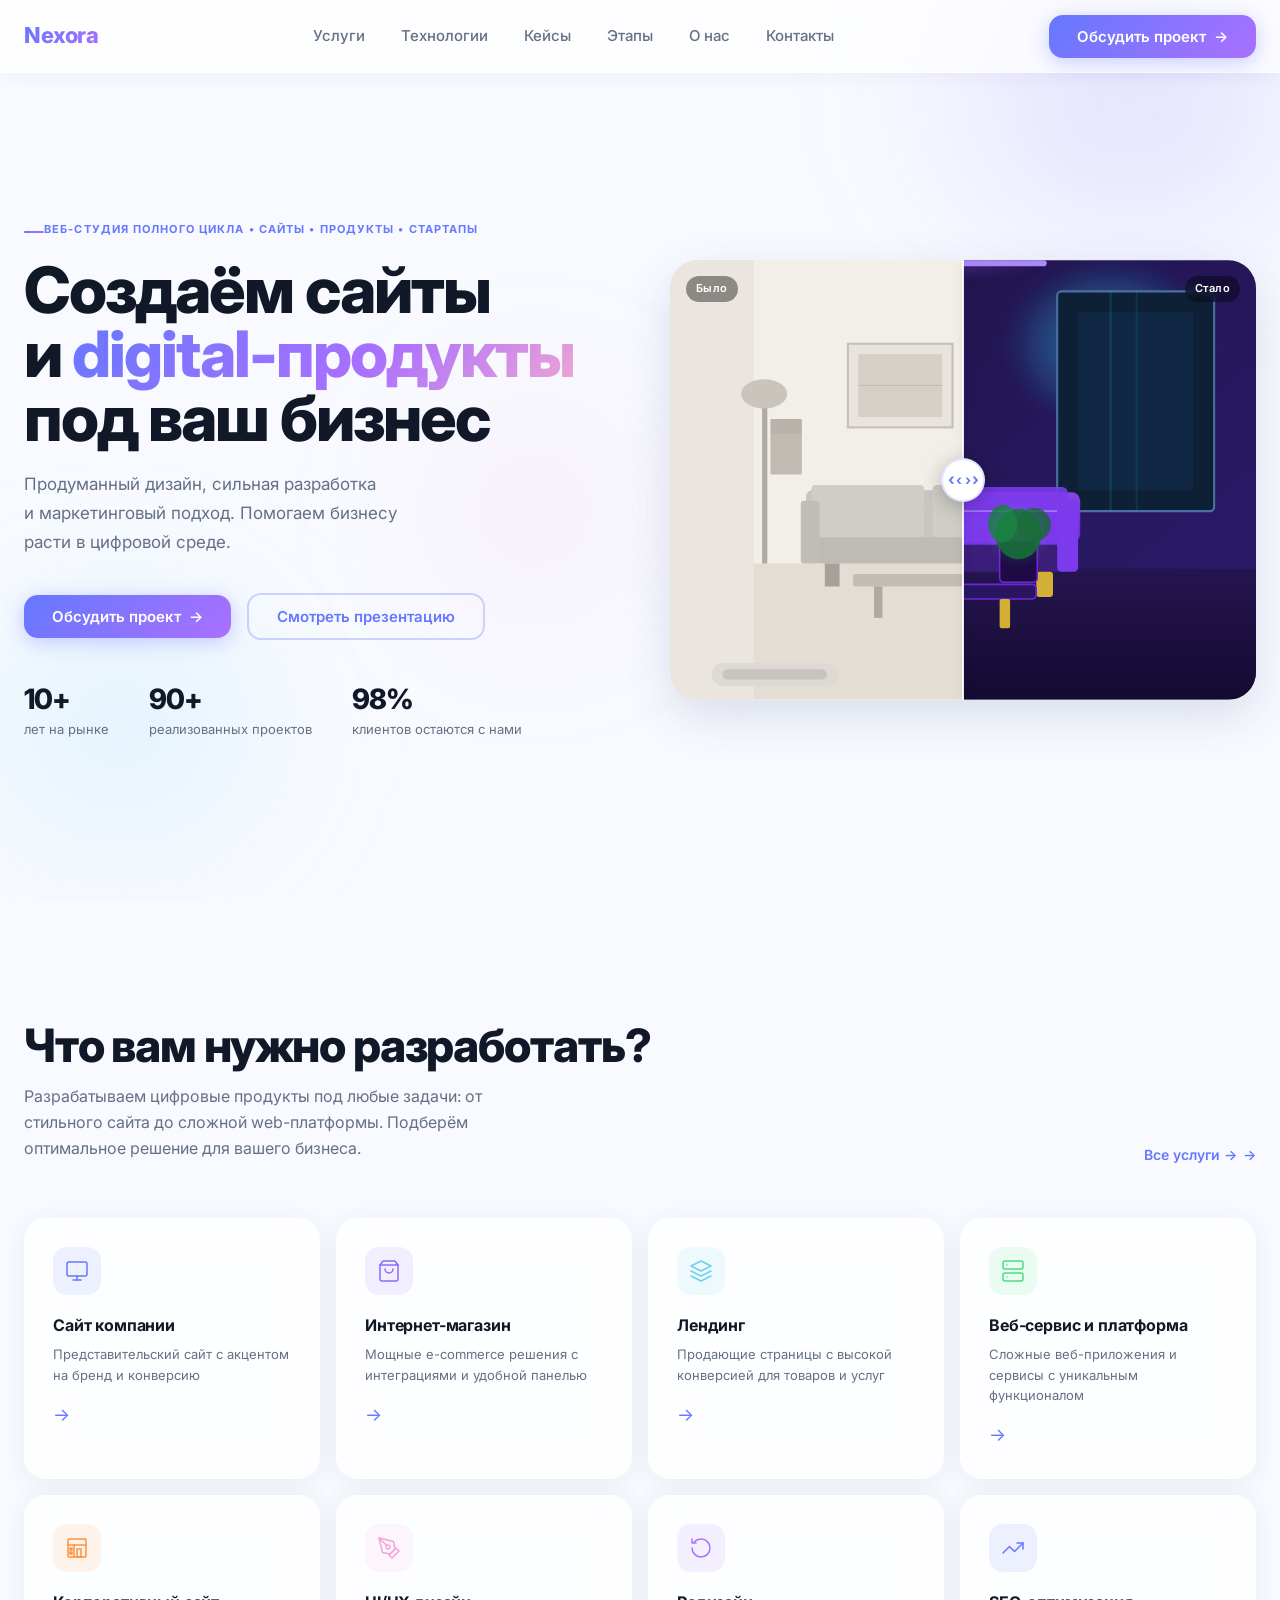
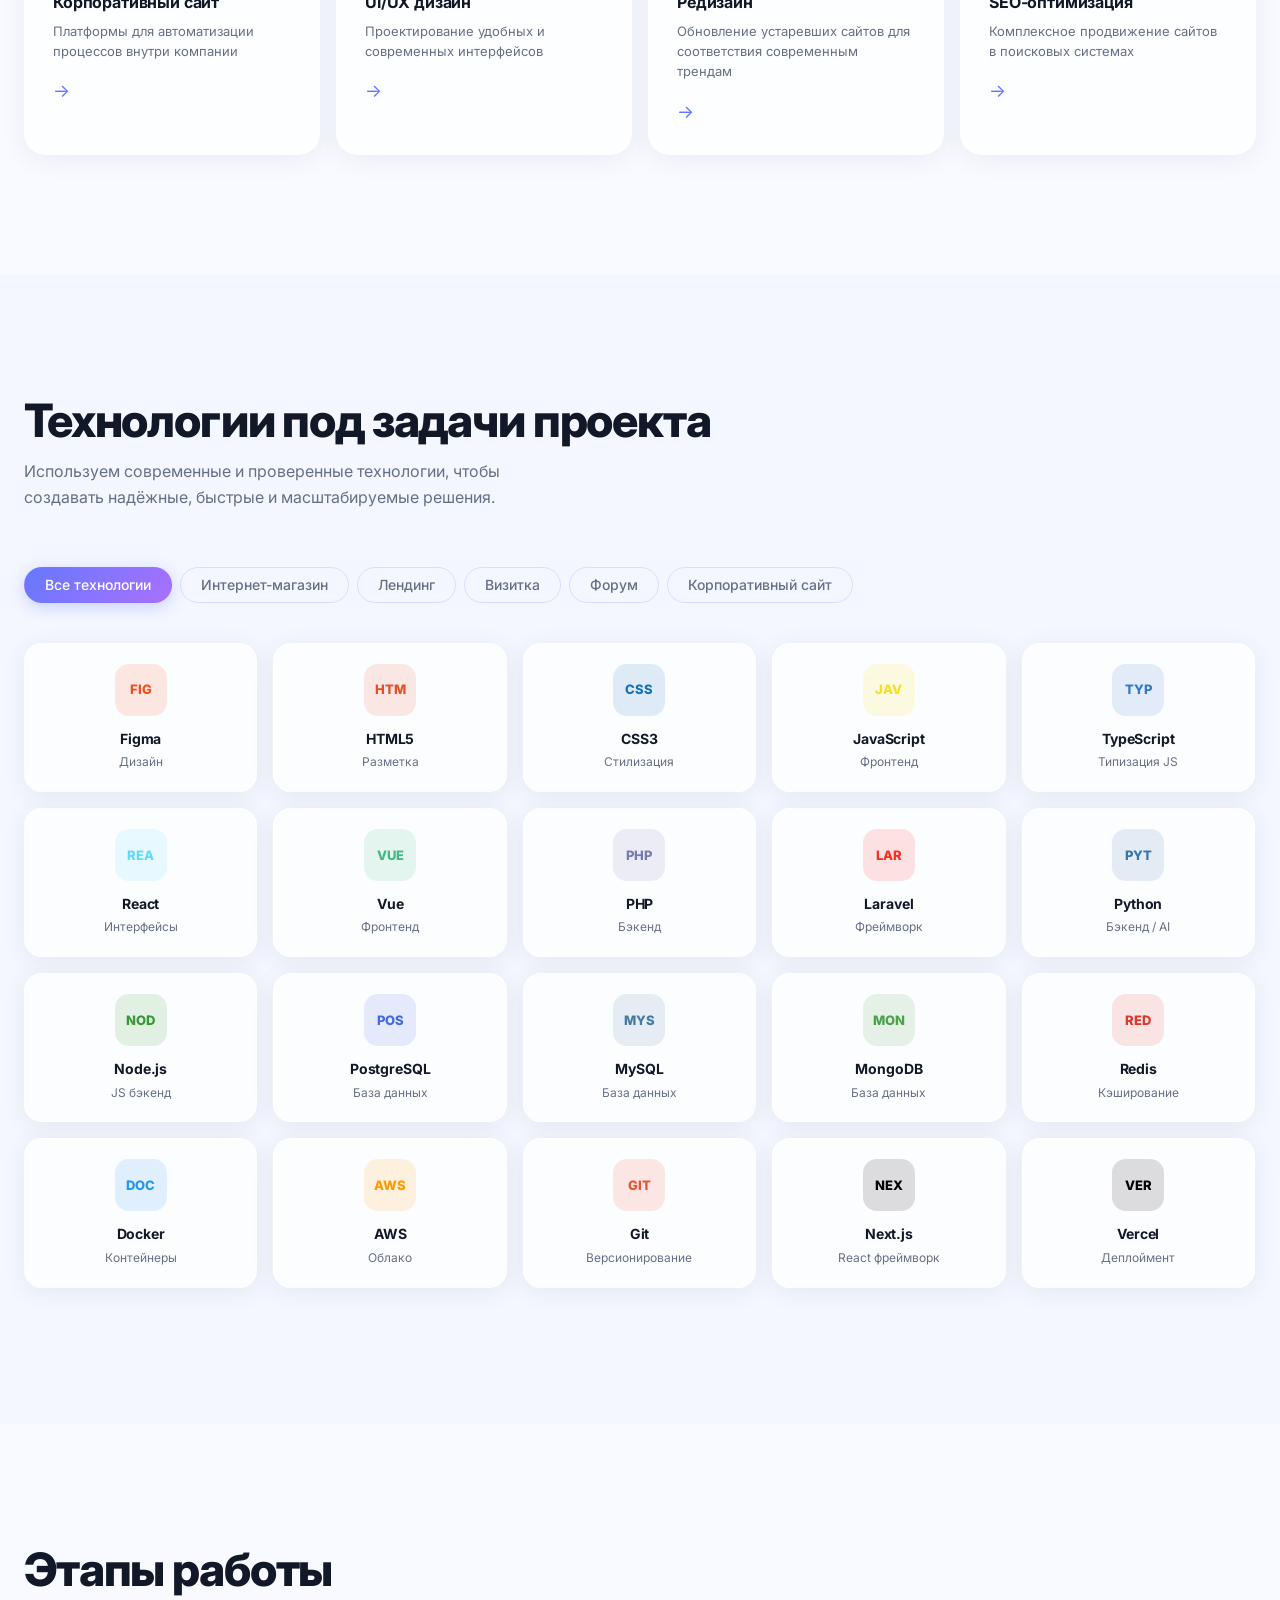
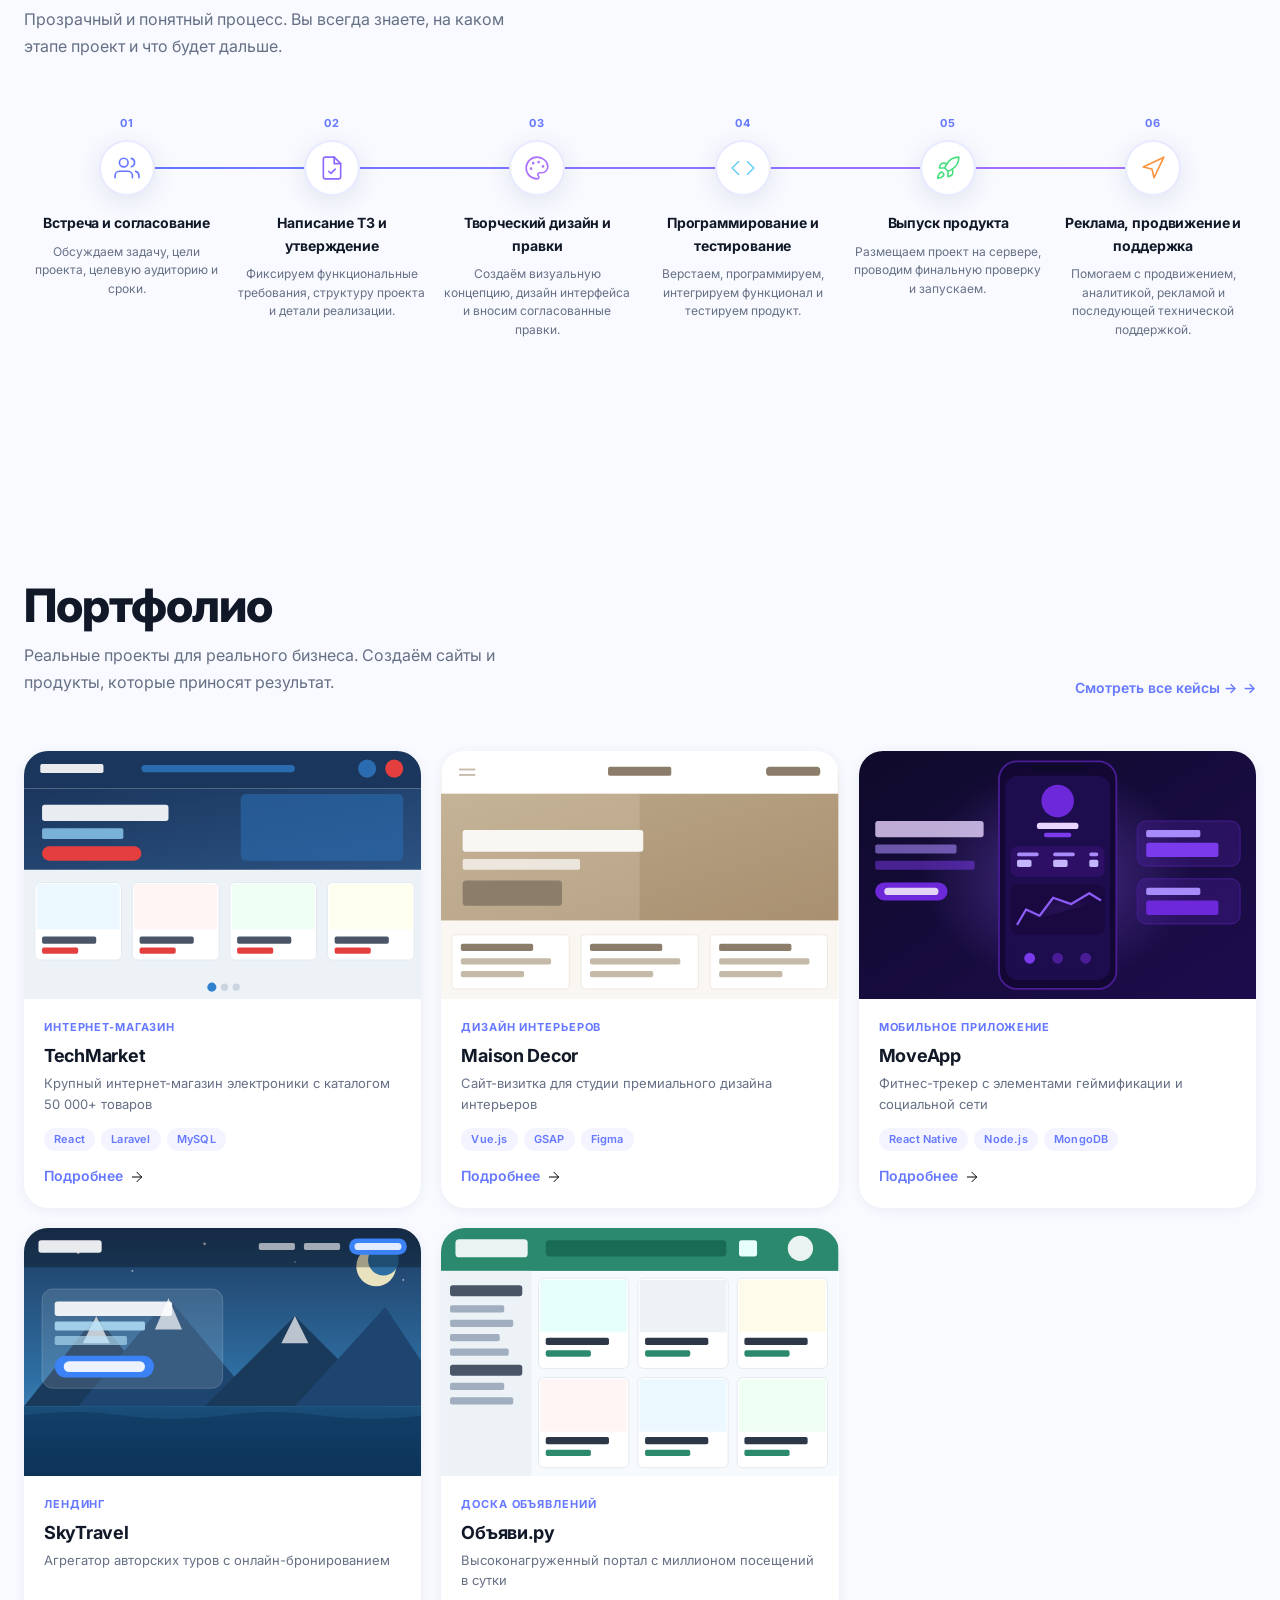
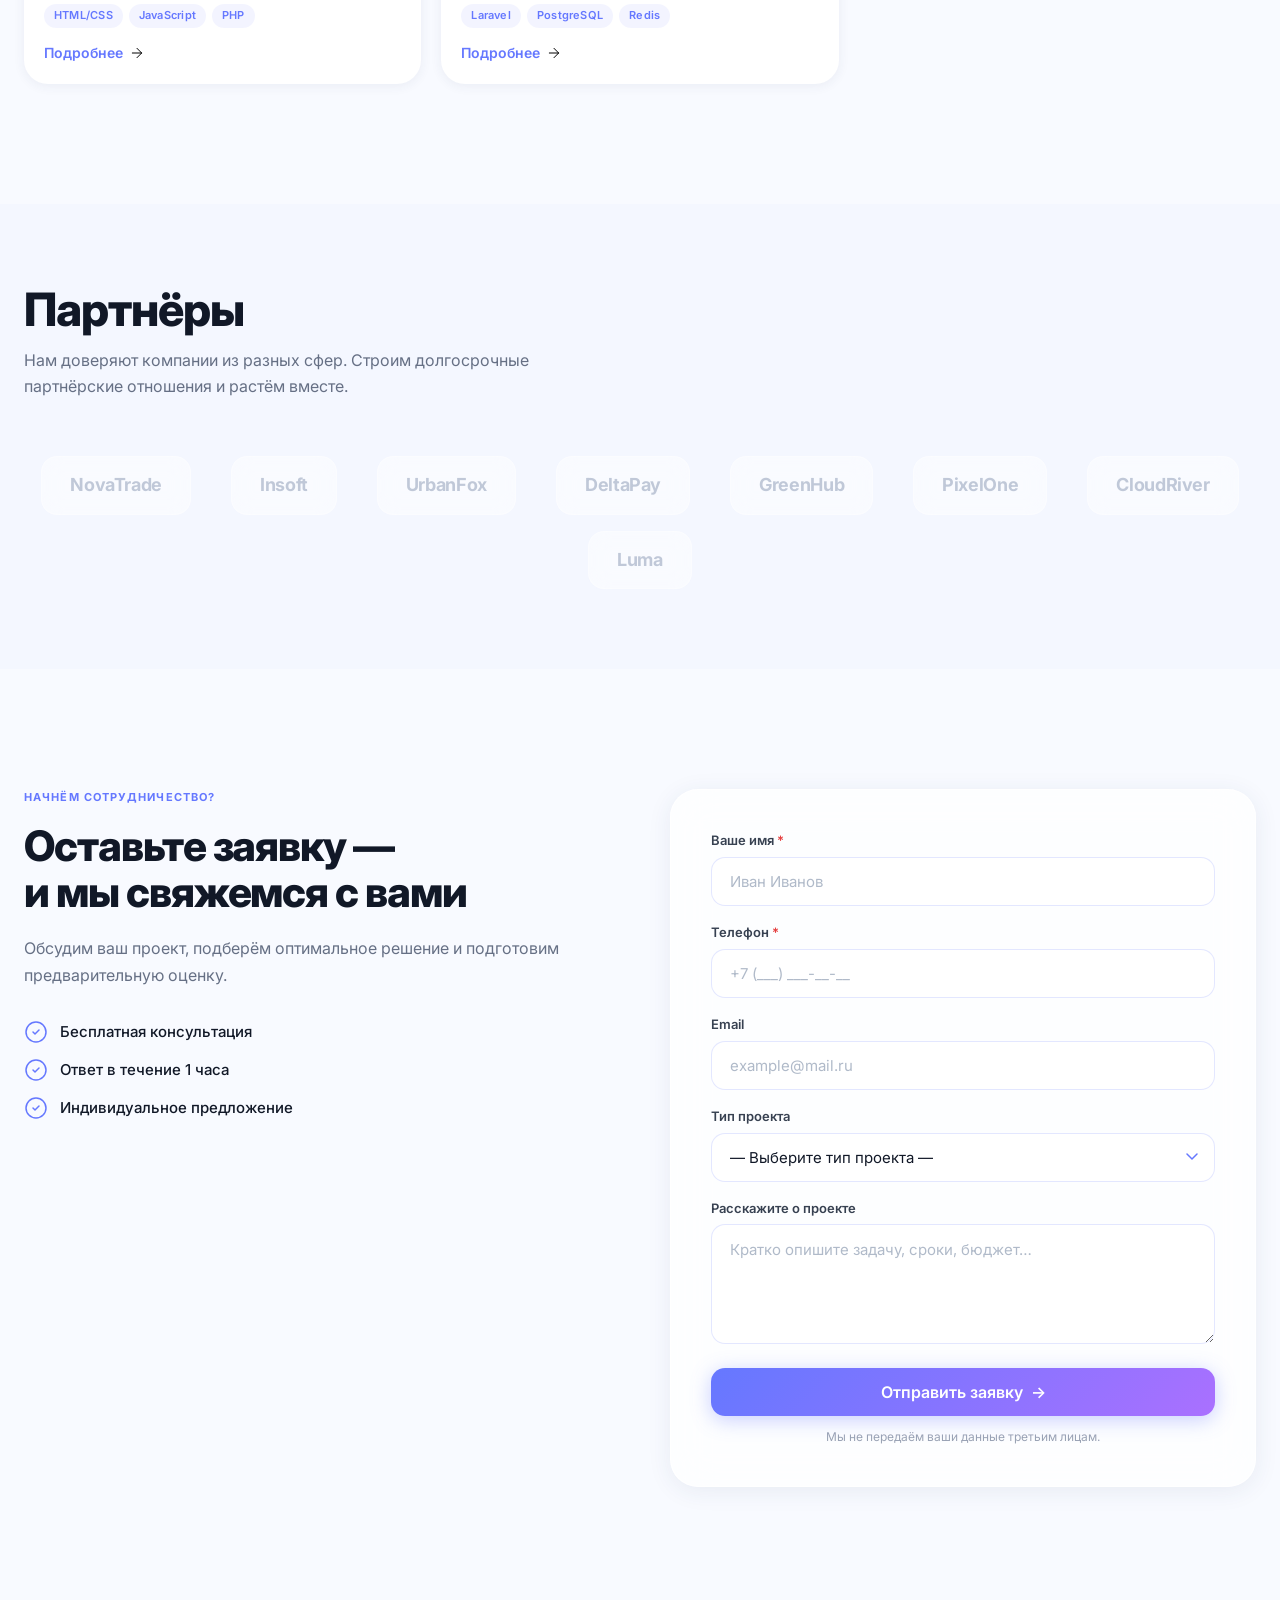
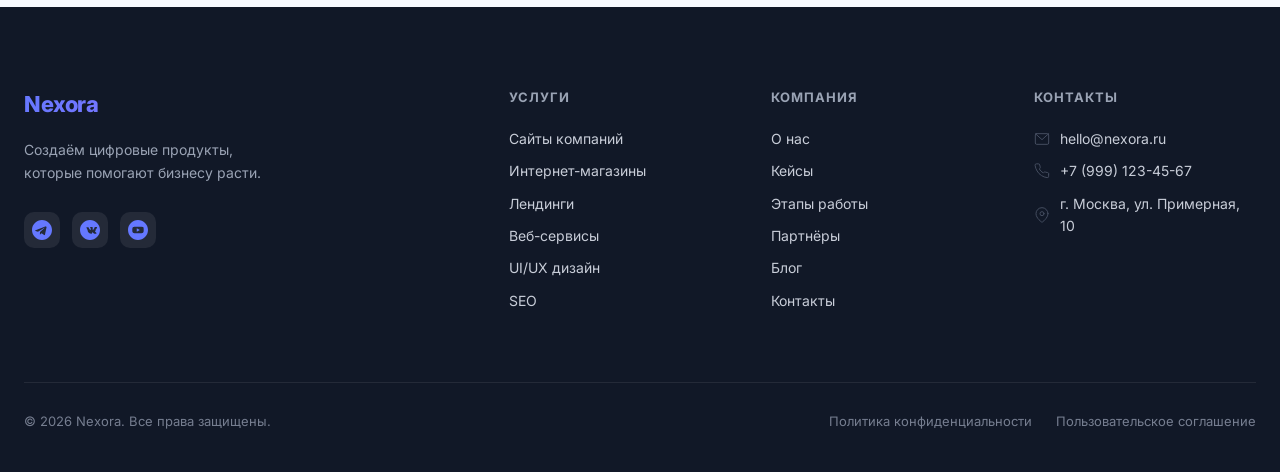
==== index.html @ 116bdf7c "основное сохранение" ====
<!DOCTYPE html>
<html lang="ru">
<head>
  <meta charset="UTF-8">
  <meta name="viewport" content="width=device-width, initial-scale=1.0">
  <title>Nexora — Веб-студия полного цикла</title>
  <meta name="description" content="Создаём сайты и digital-продукты под ваш бизнес. Продуманный дизайн, сильная разработка и маркетинговый подход. Помогаем бизнесу расти в цифровой среде.">
  <!-- Open Graph -->
  <meta property="og:title" content="Nexora — Веб-студия полного цикла">
  <meta property="og:description" content="Создаём сайты и digital-продукты под ваш бизнес. Продуманный дизайн, сильная разработка и маркетинговый подход.">
  <meta property="og:type" content="website">
  <!-- canonical placeholder -->
  <!-- <link rel="canonical" href="https://nexora.ru/"> -->

  <!-- Preconnect for fonts -->
  <link rel="preconnect" href="https://fonts.googleapis.com">
  <link rel="preconnect" href="https://fonts.gstatic.com" crossorigin>
  <link href="https://fonts.googleapis.com/css2?family=Inter:wght@300;400;500;600;700;800&display=swap" rel="stylesheet">

  <!-- CSS -->
  <link rel="stylesheet" href="css/reset.css">
  <link rel="stylesheet" href="css/variables.css">
  <link rel="stylesheet" href="css/style.css">
  <link rel="stylesheet" href="css/responsive.css">
</head>
<body>

  <!-- ============================================================
       HEADER
  ============================================================ -->
  <header class="header" role="banner">
    <div class="container">
      <div class="header__inner">
        <a href="#" class="header__logo" aria-label="Nexora — главная">Nexora</a>

        <nav class="header__nav" aria-label="Главное меню">
          <ul>
            <li><a href="#services">Услуги</a></li>
            <li><a href="#technologies">Технологии</a></li>
            <li><a href="#portfolio">Кейсы</a></li>
            <li><a href="#process">Этапы</a></li>
            <li><a href="#partners">О нас</a></li>
            <li><a href="#contact">Контакты</a></li>
          </ul>
        </nav>

        <div class="header__actions">
          <a href="#contact" class="btn-primary header__cta">Обсудить проект <span aria-hidden="true">→</span></a>
          <button class="header__burger" aria-label="Открыть меню" aria-expanded="false" aria-controls="mobile-menu">
            <span class="burger-line"></span>
            <span class="burger-line"></span>
            <span class="burger-line"></span>
          </button>
        </div>
      </div>
    </div>
  </header>

  <!-- ============================================================
       MOBILE MENU
  ============================================================ -->
  <div class="mobile-menu" id="mobile-menu" role="dialog" aria-modal="true" aria-label="Мобильное меню">
    <div class="mobile-menu__head">
      <span class="mobile-menu__logo">Nexora</span>
      <button class="mobile-menu__close" aria-label="Закрыть меню">×</button>
    </div>
    <nav class="mobile-menu__nav">
      <a href="#services">Услуги</a>
      <a href="#technologies">Технологии</a>
      <a href="#portfolio">Кейсы</a>
      <a href="#process">Этапы</a>
      <a href="#partners">О нас</a>
      <a href="#contact">Контакты</a>
    </nav>
    <div class="mobile-menu__footer">
      <a href="#contact" class="btn-primary">Обсудить проект →</a>
    </div>
  </div>

  <main>
    <!-- ============================================================
         HERO
    ============================================================ -->
    <section class="hero" id="hero">
      <!-- Decorative background blobs -->
      <div class="blob blob--1" aria-hidden="true"></div>
      <div class="blob blob--2" aria-hidden="true"></div>
      <div class="blob blob--3" aria-hidden="true"></div>

      <div class="container">
        <div class="hero__inner">

          <!-- Left: text content -->
          <div class="hero__content">
            <p class="hero__eyebrow animate-fade-up">ВЕБ-СТУДИЯ ПОЛНОГО ЦИКЛА • САЙТЫ • ПРОДУКТЫ • СТАРТАПЫ</p>

            <h1 class="hero__title animate-fade-up">
              Создаём сайты<br>
              и <span class="gradient-text">digital-продукты</span><br>
              под ваш бизнес
            </h1>

            <p class="hero__subtitle animate-fade-up">
              Продуманный дизайн, сильная разработка<br>
              и маркетинговый подход. Помогаем бизнесу<br>
              расти в цифровой среде.
            </p>

            <div class="hero__actions animate-fade-up">
              <a href="#contact" class="btn-primary">Обсудить проект <span aria-hidden="true">→</span></a>
              <a href="#portfolio" class="btn-secondary">Смотреть презентацию</a>
            </div>

            <div class="hero__stats animate-fade-up">
              <div class="hero__stat">
                <span class="hero__stat-value">10+</span>
                <span class="hero__stat-label">лет на рынке</span>
              </div>
              <div class="hero__stat">
                <span class="hero__stat-value">90+</span>
                <span class="hero__stat-label">реализованных проектов</span>
              </div>
              <div class="hero__stat">
                <span class="hero__stat-value">98%</span>
                <span class="hero__stat-label">клиентов остаются с нами</span>
              </div>
            </div>
          </div>

          <!-- Right: Before/After comparison slider -->
          <div class="hero__visual animate-fade-up">
            <div class="comparison-slider"
                 role="img"
                 aria-label="Сравнение дизайнов: до и после редизайна">

              <!-- BEFORE layer -->
              <div class="comparison-slider__before">
                <div class="comparison-slider__label before-label">Было</div>
                <svg xmlns="http://www.w3.org/2000/svg" viewBox="0 0 560 420" width="100%" height="100%" preserveAspectRatio="xMidYMid slice" aria-hidden="true">
                  <!-- Background -->
                  <rect width="560" height="420" fill="#F2EFE9"/>
                  <!-- Floor -->
                  <rect x="0" y="290" width="560" height="130" fill="#E3DDD4"/>
                  <!-- Left wall accent -->
                  <rect x="0" y="0" width="80" height="420" fill="#EAE5DE"/>
                  <!-- Window -->
                  <rect x="370" y="40" width="140" height="190" fill="#D8E8F0" rx="2"/>
                  <rect x="370" y="40" width="140" height="190" fill="none" stroke="#C5BFB5" stroke-width="3" rx="2"/>
                  <line x1="440" y1="40" x2="440" y2="230" stroke="#C5BFB5" stroke-width="2"/>
                  <line x1="370" y1="135" x2="510" y2="135" stroke="#C5BFB5" stroke-width="2"/>
                  <!-- Sofa body -->
                  <rect x="140" y="255" width="220" height="35" fill="#BDBBB5" rx="4"/>
                  <rect x="130" y="220" width="240" height="45" fill="#C8C6C0" rx="6"/>
                  <!-- Sofa back cushions -->
                  <rect x="135" y="215" width="108" height="50" fill="#CFCDC7" rx="4"/>
                  <rect x="251" y="215" width="108" height="50" fill="#CFCDC7" rx="4"/>
                  <!-- Sofa legs -->
                  <rect x="148" y="290" width="14" height="22" fill="#A5A09A"/>
                  <rect x="338" y="290" width="14" height="22" fill="#A5A09A"/>
                  <!-- Armrests -->
                  <rect x="125" y="230" width="18" height="60" fill="#C0BDB7" rx="3"/>
                  <rect x="357" y="230" width="18" height="60" fill="#C0BDB7" rx="3"/>
                  <!-- Coffee table -->
                  <rect x="175" y="300" width="160" height="12" fill="#C4BDB5" rx="2"/>
                  <rect x="195" y="312" width="8" height="30" fill="#AEA9A2"/>
                  <rect x="317" y="312" width="8" height="30" fill="#AEA9A2"/>
                  <!-- Floor lamp -->
                  <rect x="88" y="130" width="5" height="160" fill="#B0AAA3"/>
                  <ellipse cx="90" cy="128" rx="22" ry="14" fill="#CAC4BC"/>
                  <!-- Small plant -->
                  <rect x="320" y="265" width="28" height="35" fill="#A9A39A" rx="2"/>
                  <ellipse cx="334" cy="260" rx="18" ry="20" fill="#7D8C5A"/>
                  <ellipse cx="322" cy="252" rx="12" ry="16" fill="#8A9A62"/>
                  <ellipse cx="346" cy="253" rx="13" ry="15" fill="#7D8C5A"/>
                  <!-- Framed art on wall -->
                  <rect x="170" y="80" width="100" height="80" fill="#E8E3DC" stroke="#C5BFB5" stroke-width="2"/>
                  <rect x="180" y="90" width="80" height="60" fill="#D5CFC8"/>
                  <line x1="180" y1="120" x2="260" y2="120" stroke="#BFBAB3" stroke-width="1"/>
                  <!-- Small shelf items -->
                  <rect x="96" y="165" width="30" height="40" fill="#C0BAB3" rx="1"/>
                  <rect x="96" y="152" width="30" height="14" fill="#B8B2AB" rx="1"/>
                  <!-- Text label at bottom -->
                  <rect x="40" y="385" width="120" height="22" fill="#DDDAD5" rx="11"/>
                  <rect x="50" y="391" width="100" height="10" fill="#C8C4BE" rx="5"/>
                </svg>
              </div>

              <!-- AFTER layer -->
              <div class="comparison-slider__after" style="clip-path: inset(0 0 0 50%)">
                <div class="comparison-slider__label after-label">Стало</div>
                <svg xmlns="http://www.w3.org/2000/svg" viewBox="0 0 560 420" width="100%" height="100%" preserveAspectRatio="xMidYMid slice" aria-hidden="true">
                  <defs>
                    <linearGradient id="bgG" x1="0%" y1="0%" x2="100%" y2="100%">
                      <stop offset="0%" stop-color="#1E1245"/>
                      <stop offset="100%" stop-color="#2D1B6E"/>
                    </linearGradient>
                    <linearGradient id="floorG" x1="0%" y1="0%" x2="0%" y2="100%">
                      <stop offset="0%" stop-color="#251550"/>
                      <stop offset="100%" stop-color="#140A30"/>
                    </linearGradient>
                    <linearGradient id="sofaG" x1="0%" y1="0%" x2="100%" y2="100%">
                      <stop offset="0%" stop-color="#9B5CF6"/>
                      <stop offset="100%" stop-color="#6D28D9"/>
                    </linearGradient>
                    <linearGradient id="wallG" x1="0%" y1="0%" x2="100%" y2="0%">
                      <stop offset="0%" stop-color="#2A1560"/>
                      <stop offset="100%" stop-color="#1E0F45"/>
                    </linearGradient>
                    <radialGradient id="glowCyan" cx="50%" cy="50%" r="50%">
                      <stop offset="0%" stop-color="#22D3EE" stop-opacity="0.6"/>
                      <stop offset="100%" stop-color="#22D3EE" stop-opacity="0"/>
                    </radialGradient>
                    <radialGradient id="glowPurple" cx="50%" cy="50%" r="50%">
                      <stop offset="0%" stop-color="#A855F7" stop-opacity="0.5"/>
                      <stop offset="100%" stop-color="#A855F7" stop-opacity="0"/>
                    </radialGradient>
                    <filter id="blur4">
                      <feGaussianBlur stdDeviation="4"/>
                    </filter>
                    <filter id="blur8">
                      <feGaussianBlur stdDeviation="8"/>
                    </filter>
                  </defs>
                  <!-- Background -->
                  <rect width="560" height="420" fill="url(#bgG)"/>
                  <!-- Floor -->
                  <rect x="0" y="295" width="560" height="125" fill="url(#floorG)"/>
                  <!-- Wall left panel -->
                  <rect x="0" y="0" width="85" height="420" fill="url(#wallG)"/>
                  <!-- Ambient glow blobs -->
                  <ellipse cx="420" cy="80" rx="100" ry="80" fill="url(#glowCyan)" filter="url(#blur8)"/>
                  <ellipse cx="150" cy="300" rx="90" ry="70" fill="url(#glowPurple)" filter="url(#blur8)"/>
                  <!-- Window with glow -->
                  <rect x="370" y="30" width="150" height="210" fill="#0D2035" rx="4"/>
                  <rect x="370" y="30" width="150" height="210" fill="none" stroke="#4A6FA5" stroke-width="2" rx="4"/>
                  <rect x="390" y="50" width="110" height="170" fill="#112B48" opacity="0.8"/>
                  <!-- Window light rays -->
                  <rect x="420" y="30" width="2" height="210" fill="#22D3EE" opacity="0.15"/>
                  <rect x="445" y="30" width="2" height="210" fill="#22D3EE" opacity="0.10"/>
                  <!-- Neon strip light on ceiling -->
                  <rect x="100" y="0" width="260" height="6" fill="#A78BFA" rx="3"/>
                  <rect x="100" y="0" width="260" height="16" fill="url(#glowPurple)" filter="url(#blur4)" opacity="0.8"/>
                  <!-- Modern sofa -->
                  <rect x="125" y="260" width="260" height="38" fill="#3B1D7A" rx="6"/>
                  <rect x="118" y="222" width="274" height="48" fill="url(#sofaG)" rx="8"/>
                  <!-- Cushions with gradient -->
                  <rect x="124" y="217" width="125" height="55" fill="#8B5CF6" rx="5" opacity="0.9"/>
                  <rect x="255" y="217" width="125" height="55" fill="#7C3AED" rx="5" opacity="0.9"/>
                  <!-- Cushion highlight lines -->
                  <line x1="135" y1="240" x2="240" y2="240" stroke="#C4B5FD" stroke-width="1.5" opacity="0.5"/>
                  <line x1="265" y1="240" x2="370" y2="240" stroke="#C4B5FD" stroke-width="1.5" opacity="0.5"/>
                  <!-- Gold legs -->
                  <rect x="134" y="298" width="16" height="24" fill="#D4AF37" rx="3"/>
                  <rect x="350" y="298" width="16" height="24" fill="#D4AF37" rx="3"/>
                  <!-- Armrests -->
                  <rect x="110" y="230" width="20" height="68" fill="#7C3AED" rx="4"/>
                  <rect x="370" y="230" width="20" height="68" fill="#7C3AED" rx="4"/>
                  <!-- Low coffee table with glow -->
                  <rect x="170" y="310" width="180" height="14" fill="#2A1560" rx="4" stroke="#6D28D9" stroke-width="1.5"/>
                  <rect x="195" y="324" width="10" height="28" fill="#D4AF37" rx="2"/>
                  <rect x="315" y="324" width="10" height="28" fill="#D4AF37" rx="2"/>
                  <!-- Vase on table -->
                  <ellipse cx="260" cy="308" rx="14" ry="8" fill="#22D3EE" opacity="0.3"/>
                  <rect x="252" y="284" width="16" height="26" fill="#164E63" rx="8"/>
                  <!-- Plant pot with neon leaves -->
                  <rect x="315" y="268" width="36" height="40" fill="#1E0A45" rx="4" stroke="#6D28D9" stroke-width="1.5"/>
                  <ellipse cx="333" cy="262" rx="22" ry="24" fill="#166534" opacity="0.9"/>
                  <ellipse cx="318" cy="252" rx="14" ry="18" fill="#15803D" opacity="0.8"/>
                  <ellipse cx="348" cy="253" rx="16" ry="16" fill="#166534" opacity="0.8"/>
                  <!-- Neon glow on plant -->
                  <ellipse cx="333" cy="262" rx="26" ry="28" fill="#4ADE80" opacity="0.08" filter="url(#blur4)"/>
                  <!-- Floor lamp (neon style) -->
                  <rect x="92" y="100" width="6" height="195" fill="#3B1D7A"/>
                  <ellipse cx="95" cy="98" rx="26" ry="16" fill="#4A1D96"/>
                  <ellipse cx="95" cy="98" rx="26" ry="16" fill="#A78BFA" opacity="0.3" filter="url(#blur4)"/>
                  <!-- Abstract wall art -->
                  <rect x="160" y="60" width="120" height="100" fill="#16093D" rx="6" stroke="#4A1D96" stroke-width="2"/>
                  <ellipse cx="220" cy="110" rx="35" ry="30" fill="#7C3AED" opacity="0.5"/>
                  <ellipse cx="240" cy="95" rx="20" ry="22" fill="#22D3EE" opacity="0.4"/>
                  <circle cx="195" cy="125" rx="12" fill="#F472B6" opacity="0.5"/>
                  <!-- Floating geometric decoration -->
                  <circle cx="100" cy="200" r="35" fill="none" stroke="#6D28D9" stroke-width="1.5" opacity="0.6"/>
                  <circle cx="100" cy="200" r="22" fill="none" stroke="#A78BFA" stroke-width="1" opacity="0.4"/>
                  <!-- CTA Card overlay -->
                  <rect x="30" y="340" width="160" height="60" fill="rgba(255,255,255,0.08)" rx="12" stroke="rgba(255,255,255,0.15)" stroke-width="1"/>
                  <rect x="44" y="355" width="90" height="10" fill="rgba(255,255,255,0.6)" rx="5"/>
                  <rect x="44" y="372" width="60" height="8" fill="#A78BFA" rx="4"/>
                  <rect x="115" y="367" width="60" height="18" fill="#7C3AED" rx="9"/>
                  <rect x="120" y="373" width="50" height="6" fill="white" rx="3" opacity="0.8"/>
                </svg>
              </div>

              <!-- Divider line -->
              <div class="comparison-slider__divider" style="left: 50%" aria-hidden="true"></div>

              <!-- Drag handle -->
              <div class="comparison-slider__handle"
                   style="left: 50%"
                   role="slider"
                   aria-label="Разделитель до/после"
                   aria-valuemin="0"
                   aria-valuemax="100"
                   aria-valuenow="50"
                   tabindex="0">
                <span aria-hidden="true">‹ ›</span>
              </div>
            </div>
          </div>

        </div>
      </div>
    </section>

    <!-- ============================================================
         SERVICES
    ============================================================ -->
    <section class="services" id="services" style="scroll-margin-top: 80px;">
      <div class="container">
        <div class="section-header">
          <div>
            <h2 class="section-title">Что вам нужно разработать?</h2>
            <p class="section-subtitle">Разрабатываем цифровые продукты под любые задачи: от стильного сайта до сложной web-платформы. Подберём оптимальное решение для вашего бизнеса.</p>
          </div>
          <a href="#contact" class="btn-text section-link">Все услуги →</a>
        </div>

        <div class="services-grid">
          <article class="service-card animate-fade-up">
            <div class="service-card__icon" style="background: rgba(101,120,255,0.10);">
              <img src="assets/icons/website.svg" alt="" width="24" height="24" aria-hidden="true">
            </div>
            <h3 class="service-card__title">Сайт компании</h3>
            <p class="service-card__desc">Представительский сайт с акцентом на бренд и конверсию</p>
            <div class="service-card__arrow" aria-hidden="true">→</div>
          </article>

          <article class="service-card animate-fade-up">
            <div class="service-card__icon" style="background: rgba(141,104,255,0.10);">
              <img src="assets/icons/shop.svg" alt="" width="24" height="24" aria-hidden="true">
            </div>
            <h3 class="service-card__title">Интернет-магазин</h3>
            <p class="service-card__desc">Мощные e-commerce решения с интеграциями и удобной панелью</p>
            <div class="service-card__arrow" aria-hidden="true">→</div>
          </article>

          <article class="service-card animate-fade-up">
            <div class="service-card__icon" style="background: rgba(108,207,239,0.10);">
              <img src="assets/icons/landing.svg" alt="" width="24" height="24" aria-hidden="true">
            </div>
            <h3 class="service-card__title">Лендинг</h3>
            <p class="service-card__desc">Продающие страницы с высокой конверсией для товаров и услуг</p>
            <div class="service-card__arrow" aria-hidden="true">→</div>
          </article>

          <article class="service-card animate-fade-up">
            <div class="service-card__icon" style="background: rgba(74,222,128,0.10);">
              <img src="assets/icons/webservice.svg" alt="" width="24" height="24" aria-hidden="true">
            </div>
            <h3 class="service-card__title">Веб-сервис и платформа</h3>
            <p class="service-card__desc">Сложные веб-приложения и сервисы с уникальным функционалом</p>
            <div class="service-card__arrow" aria-hidden="true">→</div>
          </article>

          <article class="service-card animate-fade-up">
            <div class="service-card__icon" style="background: rgba(251,146,60,0.10);">
              <img src="assets/icons/corporate.svg" alt="" width="24" height="24" aria-hidden="true">
            </div>
            <h3 class="service-card__title">Корпоративный сайт</h3>
            <p class="service-card__desc">Платформы для автоматизации процессов внутри компании</p>
            <div class="service-card__arrow" aria-hidden="true">→</div>
          </article>

          <article class="service-card animate-fade-up">
            <div class="service-card__icon" style="background: rgba(242,164,217,0.10);">
              <img src="assets/icons/uxui.svg" alt="" width="24" height="24" aria-hidden="true">
            </div>
            <h3 class="service-card__title">UI/UX дизайн</h3>
            <p class="service-card__desc">Проектирование удобных и современных интерфейсов</p>
            <div class="service-card__arrow" aria-hidden="true">→</div>
          </article>

          <article class="service-card animate-fade-up">
            <div class="service-card__icon" style="background: rgba(170,112,255,0.10);">
              <img src="assets/icons/redesign.svg" alt="" width="24" height="24" aria-hidden="true">
            </div>
            <h3 class="service-card__title">Редизайн</h3>
            <p class="service-card__desc">Обновление устаревших сайтов для соответствия современным трендам</p>
            <div class="service-card__arrow" aria-hidden="true">→</div>
          </article>

          <article class="service-card animate-fade-up">
            <div class="service-card__icon" style="background: rgba(101,120,255,0.10);">
              <img src="assets/icons/seo.svg" alt="" width="24" height="24" aria-hidden="true">
            </div>
            <h3 class="service-card__title">SEO-оптимизация</h3>
            <p class="service-card__desc">Комплексное продвижение сайтов в поисковых системах</p>
            <div class="service-card__arrow" aria-hidden="true">→</div>
          </article>
        </div>
      </div>
    </section>

    <!-- ============================================================
         TECHNOLOGIES
    ============================================================ -->
    <section class="technologies" id="technologies" style="scroll-margin-top: 80px;">
      <div class="container">
        <div class="section-header">
          <div>
            <h2 class="section-title">Технологии под задачи проекта</h2>
            <p class="section-subtitle">Используем современные и проверенные технологии, чтобы создавать надёжные, быстрые и масштабируемые решения.</p>
          </div>
        </div>

        <div class="tech-tabs" role="tablist" aria-label="Категории технологий">
          <button class="tech-tab active" role="tab" data-category="all" aria-selected="true">Все технологии</button>
          <button class="tech-tab" role="tab" data-category="shop" aria-selected="false">Интернет-магазин</button>
          <button class="tech-tab" role="tab" data-category="landing" aria-selected="false">Лендинг</button>
          <button class="tech-tab" role="tab" data-category="card" aria-selected="false">Визитка</button>
          <button class="tech-tab" role="tab" data-category="forum" aria-selected="false">Форум</button>
          <button class="tech-tab" role="tab" data-category="corporate" aria-selected="false">Корпоративный сайт</button>
        </div>

        <div class="tech-grid" role="tabpanel" aria-live="polite">
          <!-- Cards built dynamically by technologies-filter.js -->
        </div>
      </div>
    </section>

    <!-- ============================================================
         PROCESS
    ============================================================ -->
    <section class="process" id="process" style="scroll-margin-top: 80px;">
      <div class="container">
        <div class="section-header">
          <div>
            <h2 class="section-title">Этапы работы</h2>
            <p class="section-subtitle">Прозрачный и понятный процесс. Вы всегда знаете, на каком этапе проект и что будет дальше.</p>
          </div>
        </div>

        <div class="process-steps">

          <div class="process-step animate-fade-up">
            <div class="process-step__number">01</div>
            <div class="process-step__icon-wrap">
              <img src="assets/icons/meeting.svg" alt="" width="26" height="26" aria-hidden="true">
            </div>
            <h3 class="process-step__title">Встреча и согласование</h3>
            <p class="process-step__desc">Обсуждаем задачу, цели проекта, целевую аудиторию и сроки.</p>
          </div>

          <div class="process-step animate-fade-up">
            <div class="process-step__number">02</div>
            <div class="process-step__icon-wrap">
              <img src="assets/icons/document.svg" alt="" width="26" height="26" aria-hidden="true">
            </div>
            <h3 class="process-step__title">Написание ТЗ и утверждение</h3>
            <p class="process-step__desc">Фиксируем функциональные требования, структуру проекта и детали реализации.</p>
          </div>

          <div class="process-step animate-fade-up">
            <div class="process-step__number">03</div>
            <div class="process-step__icon-wrap">
              <img src="assets/icons/design.svg" alt="" width="26" height="26" aria-hidden="true">
            </div>
            <h3 class="process-step__title">Творческий дизайн и правки</h3>
            <p class="process-step__desc">Создаём визуальную концепцию, дизайн интерфейса и вносим согласованные правки.</p>
          </div>

          <div class="process-step animate-fade-up">
            <div class="process-step__number">04</div>
            <div class="process-step__icon-wrap">
              <img src="assets/icons/code.svg" alt="" width="26" height="26" aria-hidden="true">
            </div>
            <h3 class="process-step__title">Программирование и тестирование</h3>
            <p class="process-step__desc">Верстаем, программируем, интегрируем функционал и тестируем продукт.</p>
          </div>

          <div class="process-step animate-fade-up">
            <div class="process-step__number">05</div>
            <div class="process-step__icon-wrap">
              <img src="assets/icons/launch.svg" alt="" width="26" height="26" aria-hidden="true">
            </div>
            <h3 class="process-step__title">Выпуск продукта</h3>
            <p class="process-step__desc">Размещаем проект на сервере, проводим финальную проверку и запускаем.</p>
          </div>

          <div class="process-step animate-fade-up">
            <div class="process-step__number">06</div>
            <div class="process-step__icon-wrap">
              <img src="assets/icons/marketing.svg" alt="" width="26" height="26" aria-hidden="true">
            </div>
            <h3 class="process-step__title">Реклама, продвижение и поддержка</h3>
            <p class="process-step__desc">Помогаем с продвижением, аналитикой, рекламой и последующей технической поддержкой.</p>
          </div>

        </div>
      </div>
    </section>

    <!-- ============================================================
         PORTFOLIO
    ============================================================ -->
    <section class="portfolio" id="portfolio" style="scroll-margin-top: 80px;">
      <div class="container">
        <div class="section-header">
          <div>
            <h2 class="section-title">Портфолио</h2>
            <p class="section-subtitle">Реальные проекты для реального бизнеса. Создаём сайты и продукты, которые приносят результат.</p>
          </div>
          <a href="#contact" class="btn-text section-link">Смотреть все кейсы →</a>
        </div>

        <div class="portfolio-grid">

          <!-- TechMarket -->
          <article class="portfolio-card animate-fade-up">
            <div class="portfolio-card__image">
              <svg xmlns="http://www.w3.org/2000/svg" viewBox="0 0 440 280" width="100%" height="100%" preserveAspectRatio="xMidYMid slice" aria-hidden="true">
                <defs>
                  <linearGradient id="shopHero" x1="0%" y1="0%" x2="100%" y2="100%">
                    <stop offset="0%" stop-color="#1A365D"/>
                    <stop offset="100%" stop-color="#2C5282"/>
                  </linearGradient>
                </defs>
                <rect width="440" height="280" fill="#EDF2F7"/>
                <!-- Nav -->
                <rect width="440" height="44" fill="#1A365D"/>
                <rect x="18" y="17" width="70" height="10" fill="#fff" rx="2" opacity="0.9"/>
                <rect x="130" y="18" width="170" height="8" fill="#2B6CB0" rx="4"/>
                <circle cx="380" cy="22" r="10" fill="#2B6CB0"/>
                <circle cx="410" cy="22" r="10" fill="#E53E3E"/>
                <!-- Hero banner -->
                <rect x="0" y="44" width="440" height="90" fill="url(#shopHero)"/>
                <rect x="20" y="62" width="140" height="18" fill="#fff" rx="3" opacity="0.9"/>
                <rect x="20" y="88" width="90" height="12" fill="#90CDF4" rx="2" opacity="0.8"/>
                <rect x="20" y="108" width="110" height="16" fill="#E53E3E" rx="8"/>
                <rect x="240" y="50" width="180" height="74" fill="#2B6CB0" rx="6" opacity="0.6"/>
                <!-- Product cards row 1 -->
                <rect x="12" y="148" width="96" height="86" fill="#fff" rx="6" stroke="#E2E8F0" stroke-width="1"/>
                <rect x="14" y="150" width="92" height="50" fill="#EBF8FF"/>
                <rect x="20" y="208" width="60" height="8" fill="#4A5568" rx="2"/>
                <rect x="20" y="220" width="40" height="7" fill="#E53E3E" rx="2"/>
                <rect x="120" y="148" width="96" height="86" fill="#fff" rx="6" stroke="#E2E8F0" stroke-width="1"/>
                <rect x="122" y="150" width="92" height="50" fill="#FFF5F5"/>
                <rect x="128" y="208" width="60" height="8" fill="#4A5568" rx="2"/>
                <rect x="128" y="220" width="40" height="7" fill="#E53E3E" rx="2"/>
                <rect x="228" y="148" width="96" height="86" fill="#fff" rx="6" stroke="#E2E8F0" stroke-width="1"/>
                <rect x="230" y="150" width="92" height="50" fill="#F0FFF4"/>
                <rect x="236" y="208" width="60" height="8" fill="#4A5568" rx="2"/>
                <rect x="236" y="220" width="40" height="7" fill="#E53E3E" rx="2"/>
                <rect x="336" y="148" width="96" height="86" fill="#fff" rx="6" stroke="#E2E8F0" stroke-width="1"/>
                <rect x="338" y="150" width="92" height="50" fill="#FFFFF0"/>
                <rect x="344" y="208" width="60" height="8" fill="#4A5568" rx="2"/>
                <rect x="344" y="220" width="40" height="7" fill="#E53E3E" rx="2"/>
                <!-- Pagination -->
                <circle cx="208" cy="264" r="5" fill="#3182CE"/>
                <circle cx="222" cy="264" r="4" fill="#CBD5E0"/>
                <circle cx="235" cy="264" r="4" fill="#CBD5E0"/>
              </svg>
            </div>
            <div class="portfolio-card__body">
              <div class="portfolio-card__type">Интернет-магазин</div>
              <h3 class="portfolio-card__title">TechMarket</h3>
              <p class="portfolio-card__desc">Крупный интернет-магазин электроники с каталогом 50 000+ товаров</p>
              <div class="portfolio-card__tags">
                <span class="portfolio-card__tag">React</span>
                <span class="portfolio-card__tag">Laravel</span>
                <span class="portfolio-card__tag">MySQL</span>
              </div>
              <div class="portfolio-card__arrow">
                <span>Подробнее</span>
                <img src="assets/icons/arrow-right.svg" alt="" width="16" height="16" aria-hidden="true">
              </div>
            </div>
          </article>

          <!-- Maison Decor -->
          <article class="portfolio-card animate-fade-up">
            <div class="portfolio-card__image">
              <svg xmlns="http://www.w3.org/2000/svg" viewBox="0 0 440 280" width="100%" height="100%" preserveAspectRatio="xMidYMid slice" aria-hidden="true">
                <defs>
                  <linearGradient id="decorHero" x1="0%" y1="0%" x2="100%" y2="100%">
                    <stop offset="0%" stop-color="#C8B89A"/>
                    <stop offset="100%" stop-color="#A89070"/>
                  </linearGradient>
                </defs>
                <rect width="440" height="280" fill="#FAF7F2"/>
                <!-- Clean nav -->
                <rect width="440" height="50" fill="#fff" stroke="#EDE7DD" stroke-width="1"/>
                <rect x="185" y="20" width="70" height="10" fill="#8C7D6A" rx="2"/>
                <rect x="20" y="22" width="18" height="2" fill="#C5B9A8"/>
                <rect x="20" y="28" width="18" height="2" fill="#C5B9A8"/>
                <rect x="360" y="20" width="60" height="10" fill="#8C7D6A" rx="4"/>
                <!-- Full-width image hero -->
                <rect x="0" y="50" width="440" height="140" fill="url(#decorHero)"/>
                <!-- Interior image shapes -->
                <rect x="0" y="50" width="220" height="140" fill="#C4B095" opacity="0.5"/>
                <rect x="220" y="50" width="220" height="140" fill="#A89070" opacity="0.4"/>
                <!-- Text overlay -->
                <rect x="24" y="90" width="200" height="24" fill="#fff" rx="3" opacity="0.9"/>
                <rect x="24" y="122" width="130" height="12" fill="#fff" rx="2" opacity="0.7"/>
                <rect x="24" y="146" width="110" height="28" fill="#8C7D6A" rx="4"/>
                <!-- Below: content cards -->
                <rect x="12" y="206" width="130" height="60" fill="#fff" rx="4" stroke="#EDE7DD" stroke-width="1"/>
                <rect x="22" y="216" width="80" height="8" fill="#8C7D6A" rx="2"/>
                <rect x="22" y="232" width="100" height="7" fill="#C5B9A8" rx="2"/>
                <rect x="22" y="246" width="70" height="7" fill="#C5B9A8" rx="2"/>
                <rect x="155" y="206" width="130" height="60" fill="#fff" rx="4" stroke="#EDE7DD" stroke-width="1"/>
                <rect x="165" y="216" width="80" height="8" fill="#8C7D6A" rx="2"/>
                <rect x="165" y="232" width="100" height="7" fill="#C5B9A8" rx="2"/>
                <rect x="165" y="246" width="70" height="7" fill="#C5B9A8" rx="2"/>
                <rect x="298" y="206" width="130" height="60" fill="#fff" rx="4" stroke="#EDE7DD" stroke-width="1"/>
                <rect x="308" y="216" width="80" height="8" fill="#8C7D6A" rx="2"/>
                <rect x="308" y="232" width="100" height="7" fill="#C5B9A8" rx="2"/>
                <rect x="308" y="246" width="70" height="7" fill="#C5B9A8" rx="2"/>
              </svg>
            </div>
            <div class="portfolio-card__body">
              <div class="portfolio-card__type">Дизайн интерьеров</div>
              <h3 class="portfolio-card__title">Maison Decor</h3>
              <p class="portfolio-card__desc">Сайт-визитка для студии премиального дизайна интерьеров</p>
              <div class="portfolio-card__tags">
                <span class="portfolio-card__tag">Vue.js</span>
                <span class="portfolio-card__tag">GSAP</span>
                <span class="portfolio-card__tag">Figma</span>
              </div>
              <div class="portfolio-card__arrow">
                <span>Подробнее</span>
                <img src="assets/icons/arrow-right.svg" alt="" width="16" height="16" aria-hidden="true">
              </div>
            </div>
          </article>

          <!-- MoveApp -->
          <article class="portfolio-card animate-fade-up">
            <div class="portfolio-card__image">
              <svg xmlns="http://www.w3.org/2000/svg" viewBox="0 0 440 280" width="100%" height="100%" preserveAspectRatio="xMidYMid slice" aria-hidden="true">
                <defs>
                  <linearGradient id="appBg" x1="0%" y1="0%" x2="100%" y2="100%">
                    <stop offset="0%" stop-color="#0F0A2A"/>
                    <stop offset="100%" stop-color="#1E0D4E"/>
                  </linearGradient>
                  <radialGradient id="appGlow" cx="50%" cy="50%" r="50%">
                    <stop offset="0%" stop-color="#8B5CF6" stop-opacity="0.4"/>
                    <stop offset="100%" stop-color="#8B5CF6" stop-opacity="0"/>
                  </radialGradient>
                </defs>
                <rect width="440" height="280" fill="url(#appBg)"/>
                <!-- Glow -->
                <ellipse cx="220" cy="140" rx="150" ry="120" fill="url(#appGlow)"/>
                <!-- Phone frame -->
                <rect x="155" y="14" width="130" height="252" fill="#120833" rx="20" stroke="#4A1D96" stroke-width="2"/>
                <!-- Notch -->
                <rect x="192" y="18" width="56" height="6" fill="#0F0A2A" rx="3"/>
                <!-- Screen content -->
                <rect x="162" y="30" width="116" height="226" fill="#1E0D4E" rx="14"/>
                <!-- Avatar / profile top -->
                <circle cx="220" cy="58" r="18" fill="#6D28D9"/>
                <rect x="197" y="82" width="46" height="7" fill="#E9D5FF" rx="3"/>
                <rect x="205" y="93" width="30" height="5" fill="#7C3AED" rx="2"/>
                <!-- Stats bar -->
                <rect x="168" y="108" width="104" height="34" fill="#2D1065" rx="8"/>
                <rect x="175" y="115" width="24" height="4" fill="#A78BFA" rx="2"/>
                <rect x="175" y="123" width="16" height="8" fill="#C4B5FD" rx="2"/>
                <rect x="215" y="115" width="24" height="4" fill="#A78BFA" rx="2"/>
                <rect x="215" y="123" width="16" height="8" fill="#C4B5FD" rx="2"/>
                <rect x="255" y="115" width="10" height="4" fill="#A78BFA" rx="2"/>
                <rect x="255" y="123" width="10" height="8" fill="#C4B5FD" rx="2"/>
                <!-- Chart area -->
                <rect x="168" y="150" width="104" height="56" fill="#1A0840" rx="8"/>
                <polyline points="175,195 185,178 200,185 215,165 235,172 255,160 268,168" fill="none" stroke="#8B5CF6" stroke-width="2.5" stroke-linejoin="round"/>
                <polyline points="175,195 185,178 200,185 215,165 235,172 255,160 268,168" fill="url(#appGlow)" opacity="0.3"/>
                <!-- Bottom tabs -->
                <rect x="168" y="216" width="104" height="32" fill="#1E0D4E" rx="8"/>
                <circle cx="189" cy="232" r="6" fill="#7C3AED"/>
                <circle cx="220" cy="232" r="6" fill="#4A1D96"/>
                <circle cx="251" cy="232" r="6" fill="#4A1D96"/>
                <!-- Outside phone text -->
                <rect x="18" y="80" width="120" height="18" fill="#E9D5FF" rx="3" opacity="0.8"/>
                <rect x="18" y="106" width="90" height="10" fill="#A78BFA" rx="2" opacity="0.6"/>
                <rect x="18" y="124" width="110" height="10" fill="#7C3AED" rx="2" opacity="0.5"/>
                <rect x="18" y="148" width="80" height="20" fill="#6D28D9" rx="10"/>
                <rect x="28" y="154" width="60" height="8" fill="#fff" rx="4" opacity="0.8"/>
                <!-- Right side stats -->
                <rect x="308" y="80" width="114" height="50" fill="rgba(109,40,217,0.2)" rx="10" stroke="#4A1D96" stroke-width="1"/>
                <rect x="318" y="90" width="60" height="8" fill="#A78BFA" rx="2"/>
                <rect x="318" y="104" width="80" height="16" fill="#7C3AED" rx="3"/>
                <rect x="308" y="144" width="114" height="50" fill="rgba(109,40,217,0.2)" rx="10" stroke="#4A1D96" stroke-width="1"/>
                <rect x="318" y="154" width="60" height="8" fill="#A78BFA" rx="2"/>
                <rect x="318" y="168" width="80" height="16" fill="#6D28D9" rx="3"/>
              </svg>
            </div>
            <div class="portfolio-card__body">
              <div class="portfolio-card__type">Мобильное приложение</div>
              <h3 class="portfolio-card__title">MoveApp</h3>
              <p class="portfolio-card__desc">Фитнес-трекер с элементами геймификации и социальной сети</p>
              <div class="portfolio-card__tags">
                <span class="portfolio-card__tag">React Native</span>
                <span class="portfolio-card__tag">Node.js</span>
                <span class="portfolio-card__tag">MongoDB</span>
              </div>
              <div class="portfolio-card__arrow">
                <span>Подробнее</span>
                <img src="assets/icons/arrow-right.svg" alt="" width="16" height="16" aria-hidden="true">
              </div>
            </div>
          </article>

          <!-- SkyTravel -->
          <article class="portfolio-card animate-fade-up">
            <div class="portfolio-card__image">
              <svg xmlns="http://www.w3.org/2000/svg" viewBox="0 0 440 280" width="100%" height="100%" preserveAspectRatio="xMidYMid slice" aria-hidden="true">
                <defs>
                  <linearGradient id="sky" x1="0%" y1="0%" x2="0%" y2="100%">
                    <stop offset="0%" stop-color="#1E3A5F"/>
                    <stop offset="60%" stop-color="#2E6FA3"/>
                    <stop offset="100%" stop-color="#5BA3D9"/>
                  </linearGradient>
                  <linearGradient id="sea" x1="0%" y1="0%" x2="0%" y2="100%">
                    <stop offset="0%" stop-color="#1A4F7A"/>
                    <stop offset="100%" stop-color="#0D3358"/>
                  </linearGradient>
                </defs>
                <rect width="440" height="280" fill="url(#sky)"/>
                <!-- Stars -->
                <circle cx="60" cy="30" r="1.5" fill="#fff" opacity="0.8"/>
                <circle cx="120" cy="50" r="1" fill="#fff" opacity="0.6"/>
                <circle cx="200" cy="20" r="1.5" fill="#fff" opacity="0.7"/>
                <circle cx="300" cy="40" r="1" fill="#fff" opacity="0.5"/>
                <circle cx="380" cy="25" r="1.5" fill="#fff" opacity="0.8"/>
                <circle cx="420" cy="60" r="1" fill="#fff" opacity="0.6"/>
                <!-- Moon -->
                <circle cx="390" cy="45" r="22" fill="#FEF3C7" opacity="0.9"/>
                <circle cx="398" cy="38" r="17" fill="#2E6FA3"/>
                <!-- Mountains -->
                <polygon points="0,200 80,100 160,200" fill="#1A3A5C"/>
                <polygon points="60,200 160,80 260,200" fill="#1E4570"/>
                <polygon points="200,200 300,100 400,200" fill="#1A3A5C"/>
                <polygon points="300,200 400,90 440,150 440,200" fill="#1E4570"/>
                <!-- Snow caps -->
                <polygon points="80,100 95,130 65,130" fill="#fff" opacity="0.7"/>
                <polygon points="160,80 175,115 145,115" fill="#fff" opacity="0.7"/>
                <polygon points="300,100 315,130 285,130" fill="#fff" opacity="0.7"/>
                <!-- Sea / water -->
                <rect x="0" y="200" width="440" height="80" fill="url(#sea)"/>
                <path d="M0,210 Q55,202 110,210 T220,210 T330,210 T440,210 L440,280 L0,280 Z" fill="#0D3358" opacity="0.5"/>
                <!-- Transparent glass nav -->
                <rect x="0" y="0" width="440" height="46" fill="rgba(0,0,0,0.3)"/>
                <rect x="16" y="16" width="70" height="14" fill="#fff" rx="3" opacity="0.9"/>
                <rect x="260" y="19" width="40" height="8" fill="#fff" rx="2" opacity="0.6"/>
                <rect x="310" y="19" width="40" height="8" fill="#fff" rx="2" opacity="0.6"/>
                <rect x="360" y="14" width="64" height="18" fill="#3B82F6" rx="9"/>
                <rect x="366" y="19" width="52" height="8" fill="#fff" rx="4" opacity="0.85"/>
                <!-- Hero card -->
                <rect x="20" y="70" width="200" height="110" fill="rgba(255,255,255,0.12)" rx="12" stroke="rgba(255,255,255,0.2)" stroke-width="1"/>
                <rect x="34" y="84" width="130" height="16" fill="#fff" rx="3" opacity="0.9"/>
                <rect x="34" y="106" width="100" height="10" fill="#BAE6FD" rx="2" opacity="0.8"/>
                <rect x="34" y="122" width="80" height="10" fill="#BAE6FD" rx="2" opacity="0.6"/>
                <rect x="34" y="144" width="110" height="24" fill="#3B82F6" rx="12"/>
                <rect x="44" y="150" width="90" height="12" fill="#fff" rx="6" opacity="0.9"/>
              </svg>
            </div>
            <div class="portfolio-card__body">
              <div class="portfolio-card__type">Лендинг</div>
              <h3 class="portfolio-card__title">SkyTravel</h3>
              <p class="portfolio-card__desc">Агрегатор авторских туров с онлайн-бронированием</p>
              <div class="portfolio-card__tags">
                <span class="portfolio-card__tag">HTML/CSS</span>
                <span class="portfolio-card__tag">JavaScript</span>
                <span class="portfolio-card__tag">PHP</span>
              </div>
              <div class="portfolio-card__arrow">
                <span>Подробнее</span>
                <img src="assets/icons/arrow-right.svg" alt="" width="16" height="16" aria-hidden="true">
              </div>
            </div>
          </article>

          <!-- Объяви.ру -->
          <article class="portfolio-card animate-fade-up">
            <div class="portfolio-card__image">
              <svg xmlns="http://www.w3.org/2000/svg" viewBox="0 0 440 280" width="100%" height="100%" preserveAspectRatio="xMidYMid slice" aria-hidden="true">
                <rect width="440" height="280" fill="#F7FAFC"/>
                <!-- Nav bar -->
                <rect width="440" height="50" fill="#2B8A6E"/>
                <rect x="16" y="15" width="80" height="20" fill="#fff" rx="4" opacity="0.9"/>
                <rect x="116" y="16" width="200" height="18" fill="#1A6B54" rx="4"/>
                <rect x="330" y="16" width="20" height="18" fill="#E6FFFA" rx="3"/>
                <circle cx="398" cy="25" r="14" fill="#fff" opacity="0.9"/>
                <!-- Filter sidebar -->
                <rect x="0" y="50" width="100" height="230" fill="#EDF2F7"/>
                <rect x="10" y="66" width="80" height="12" fill="#4A5568" rx="3"/>
                <rect x="10" y="88" width="60" height="8" fill="#A0AEC0" rx="2"/>
                <rect x="10" y="104" width="70" height="8" fill="#A0AEC0" rx="2"/>
                <rect x="10" y="120" width="55" height="8" fill="#A0AEC0" rx="2"/>
                <rect x="10" y="136" width="65" height="8" fill="#A0AEC0" rx="2"/>
                <rect x="10" y="154" width="80" height="12" fill="#4A5568" rx="3"/>
                <rect x="10" y="174" width="60" height="8" fill="#A0AEC0" rx="2"/>
                <rect x="10" y="190" width="70" height="8" fill="#A0AEC0" rx="2"/>
                <!-- Product grid -->
                <!-- Row 1 -->
                <rect x="108" y="58" width="100" height="100" fill="#fff" rx="6" stroke="#E2E8F0" stroke-width="1"/>
                <rect x="110" y="60" width="96" height="58" fill="#E6FFFA"/>
                <rect x="116" y="124" width="70" height="8" fill="#2D3748" rx="2"/>
                <rect x="116" y="138" width="50" height="7" fill="#2B8A6E" rx="2"/>
                <rect x="218" y="58" width="100" height="100" fill="#fff" rx="6" stroke="#E2E8F0" stroke-width="1"/>
                <rect x="220" y="60" width="96" height="58" fill="#EDF2F7"/>
                <rect x="226" y="124" width="70" height="8" fill="#2D3748" rx="2"/>
                <rect x="226" y="138" width="50" height="7" fill="#2B8A6E" rx="2"/>
                <rect x="328" y="58" width="100" height="100" fill="#fff" rx="6" stroke="#E2E8F0" stroke-width="1"/>
                <rect x="330" y="60" width="96" height="58" fill="#FFFBEB"/>
                <rect x="336" y="124" width="70" height="8" fill="#2D3748" rx="2"/>
                <rect x="336" y="138" width="50" height="7" fill="#2B8A6E" rx="2"/>
                <!-- Row 2 -->
                <rect x="108" y="168" width="100" height="100" fill="#fff" rx="6" stroke="#E2E8F0" stroke-width="1"/>
                <rect x="110" y="170" width="96" height="58" fill="#FFF5F5"/>
                <rect x="116" y="234" width="70" height="8" fill="#2D3748" rx="2"/>
                <rect x="116" y="248" width="50" height="7" fill="#2B8A6E" rx="2"/>
                <rect x="218" y="168" width="100" height="100" fill="#fff" rx="6" stroke="#E2E8F0" stroke-width="1"/>
                <rect x="220" y="170" width="96" height="58" fill="#EBF8FF"/>
                <rect x="226" y="234" width="70" height="8" fill="#2D3748" rx="2"/>
                <rect x="226" y="248" width="50" height="7" fill="#2B8A6E" rx="2"/>
                <rect x="328" y="168" width="100" height="100" fill="#fff" rx="6" stroke="#E2E8F0" stroke-width="1"/>
                <rect x="330" y="170" width="96" height="58" fill="#F0FFF4"/>
                <rect x="336" y="234" width="70" height="8" fill="#2D3748" rx="2"/>
                <rect x="336" y="248" width="50" height="7" fill="#2B8A6E" rx="2"/>
              </svg>
            </div>
            <div class="portfolio-card__body">
              <div class="portfolio-card__type">Доска объявлений</div>
              <h3 class="portfolio-card__title">Объяви.ру</h3>
              <p class="portfolio-card__desc">Высоконагруженный портал с миллионом посещений в сутки</p>
              <div class="portfolio-card__tags">
                <span class="portfolio-card__tag">Laravel</span>
                <span class="portfolio-card__tag">PostgreSQL</span>
                <span class="portfolio-card__tag">Redis</span>
              </div>
              <div class="portfolio-card__arrow">
                <span>Подробнее</span>
                <img src="assets/icons/arrow-right.svg" alt="" width="16" height="16" aria-hidden="true">
              </div>
            </div>
          </article>

        </div>
      </div>
    </section>

    <!-- ============================================================
         PARTNERS
    ============================================================ -->
    <section class="partners" id="partners" style="scroll-margin-top: 80px;">
      <div class="container">
        <div class="section-header partners__header">
          <div>
            <h2 class="section-title">Партнёры</h2>
            <p class="section-subtitle">Нам доверяют компании из разных сфер. Строим долгосрочные партнёрские отношения и растём вместе.</p>
          </div>
        </div>

        <div class="partners-grid">
          <div class="partner-logo">NovaTrade</div>
          <div class="partner-logo">Insoft</div>
          <div class="partner-logo">UrbanFox</div>
          <div class="partner-logo">DeltaPay</div>
          <div class="partner-logo">GreenHub</div>
          <div class="partner-logo">PixelOne</div>
          <div class="partner-logo">CloudRiver</div>
          <div class="partner-logo">Luma</div>
        </div>
      </div>
    </section>

    <!-- ============================================================
         CONTACT
    ============================================================ -->
    <section class="contact" id="contact" style="scroll-margin-top: 80px;">
      <div class="container">
        <div class="contact__inner">

          <!-- Left info -->
          <div class="contact__info">
            <p class="contact__eyebrow">НАЧНЁМ СОТРУДНИЧЕСТВО?</p>
            <h2 class="contact__title">Оставьте заявку —<br>и мы свяжемся с вами</h2>
            <p class="contact__desc">Обсудим ваш проект, подберём оптимальное решение и подготовим предварительную оценку.</p>

            <ul class="contact__advantages">
              <li class="contact__advantage">
                <img src="assets/icons/check.svg" alt="" width="20" height="20" class="contact__adv-icon" aria-hidden="true">
                <span>Бесплатная консультация</span>
              </li>
              <li class="contact__advantage">
                <img src="assets/icons/check.svg" alt="" width="20" height="20" class="contact__adv-icon" aria-hidden="true">
                <span>Ответ в течение 1 часа</span>
              </li>
              <li class="contact__advantage">
                <img src="assets/icons/check.svg" alt="" width="20" height="20" class="contact__adv-icon" aria-hidden="true">
                <span>Индивидуальное предложение</span>
              </li>
            </ul>
          </div>

          <!-- Right form -->
          <div class="contact__form-wrap">
            <form class="contact-form" id="contact-form" novalidate>

              <div class="form-group">
                <label for="name">Ваше имя <span class="form-required">*</span></label>
                <input type="text" id="name" name="name" placeholder="Иван Иванов" autocomplete="name">
              </div>

              <div class="form-group">
                <label for="phone">Телефон <span class="form-required">*</span></label>
                <input type="tel" id="phone" name="phone" placeholder="+7 (___) ___-__-__" autocomplete="tel">
              </div>

              <div class="form-group">
                <label for="email">Email</label>
                <input type="email" id="email" name="email" placeholder="example@mail.ru" autocomplete="email">
              </div>

              <div class="form-group">
                <label for="project_type">Тип проекта</label>
                <select id="project_type" name="project_type">
                  <option value="">— Выберите тип проекта —</option>
                  <option value="card">Сайт-визитка</option>
                  <option value="landing">Лендинг</option>
                  <option value="shop">Интернет-магазин</option>
                  <option value="corporate">Корпоративный сайт</option>
                  <option value="mobile">Мобильное приложение</option>
                  <option value="forum">Форум</option>
                  <option value="board">Доска объявлений</option>
                  <option value="webservice">Веб-сервис</option>
                  <option value="uxui">UI/UX дизайн</option>
                  <option value="redesign">Редизайн</option>
                  <option value="seo">Продвижение</option>
                  <option value="other">Другое</option>
                </select>
              </div>

              <div class="form-group">
                <label for="message">Расскажите о проекте</label>
                <textarea id="message" name="message" rows="4" placeholder="Кратко опишите задачу, сроки, бюджет…"></textarea>
              </div>

              <button type="submit" class="btn-primary form-submit-btn">
                Отправить заявку <span aria-hidden="true">→</span>
              </button>

              <p class="form-privacy">Мы не передаём ваши данные третьим лицам.</p>
            </form>

            <!-- Success state -->
            <div class="form-success" role="alert" aria-live="polite">
              <div class="form-success__icon" aria-hidden="true">✓</div>
              <h3>Спасибо!</h3>
              <p>Мы получили вашу заявку и скоро свяжемся с вами.</p>
            </div>
          </div>

        </div>
      </div>
    </section>

  </main>

  <!-- ============================================================
       FOOTER
  ============================================================ -->
  <footer class="footer" role="contentinfo">
    <div class="container">
      <div class="footer__top">

        <!-- Brand column -->
        <div class="footer__brand">
          <a href="#" class="footer__logo">Nexora</a>
          <p class="footer__desc">Создаём цифровые продукты, которые помогают бизнесу расти.</p>
          <div class="footer__socials">
            <a href="#" class="footer__social" aria-label="Telegram">
              <img src="assets/icons/telegram.svg" alt="" width="20" height="20">
            </a>
            <a href="#" class="footer__social" aria-label="VK">
              <img src="assets/icons/vk.svg" alt="" width="20" height="20">
            </a>
            <a href="#" class="footer__social" aria-label="YouTube">
              <img src="assets/icons/youtube.svg" alt="" width="20" height="20">
            </a>
          </div>
        </div>

        <!-- Services column -->
        <div class="footer__col">
          <h4 class="footer__col-title">Услуги</h4>
          <ul>
            <li><a href="#services">Сайты компаний</a></li>
            <li><a href="#services">Интернет-магазины</a></li>
            <li><a href="#services">Лендинги</a></li>
            <li><a href="#services">Веб-сервисы</a></li>
            <li><a href="#services">UI/UX дизайн</a></li>
            <li><a href="#services">SEO</a></li>
          </ul>
        </div>

        <!-- Company column -->
        <div class="footer__col">
          <h4 class="footer__col-title">Компания</h4>
          <ul>
            <li><a href="#partners">О нас</a></li>
            <li><a href="#portfolio">Кейсы</a></li>
            <li><a href="#process">Этапы работы</a></li>
            <li><a href="#partners">Партнёры</a></li>
            <li><a href="#contact">Блог</a></li>
            <li><a href="#contact">Контакты</a></li>
          </ul>
        </div>

        <!-- Contacts column -->
        <div class="footer__col">
          <h4 class="footer__col-title">Контакты</h4>
          <ul class="footer__contacts">
            <li>
              <img src="assets/icons/mail.svg" alt="" width="16" height="16" aria-hidden="true">
              <a href="mailto:hello@nexora.ru">hello@nexora.ru</a>
            </li>
            <li>
              <img src="assets/icons/phone.svg" alt="" width="16" height="16" aria-hidden="true">
              <a href="tel:+79991234567">+7 (999) 123-45-67</a>
            </li>
            <li>
              <img src="assets/icons/location.svg" alt="" width="16" height="16" aria-hidden="true">
              <span>г. Москва, ул. Примерная, 10</span>
            </li>
          </ul>
        </div>

      </div>

      <div class="footer__bottom">
        <p class="footer__copy">© 2026 Nexora. Все права защищены.</p>
        <div class="footer__bottom-links">
          <a href="#">Политика конфиденциальности</a>
          <a href="#">Пользовательское соглашение</a>
        </div>
      </div>
    </div>
  </footer>

  <!-- Scripts -->
  <script src="js/comparison-slider.js"></script>
  <!-- Isotope — фильтрация карточек технологий -->
  <script src="assets/vendor/isotope.pkgd.min.js"></script>
  <script src="js/technologies-filter.js"></script>
  <script src="js/portfolio.js"></script>
  <script src="js/form.js"></script>
  <script src="js/main.js"></script>
</body>
</html>
---- css/variables.css ----
/* ============================================================
   variables.css — CSS Custom Properties for Nexora IT Landing Page
   ============================================================ */

:root {
  /* ── Colors ────────────────────────────────────────────── */
  --bg: #f8faff;
  --bg-2: #fbfbfd;
  --bg-3: #f4f7ff;
  --surface: rgba(255,255,255,0.72);
  --surface-hover: rgba(255,255,255,0.88);
  --border: rgba(255,255,255,0.75);
  --border-subtle: rgba(100,120,180,0.12);

  --text: #111827;
  --text-secondary: #667085;
  --text-muted: #9aa3b4;

  /* ── Brand ─────────────────────────────────────────────── */
  --blue: #6578ff;
  --blue-light: #8490ff;
  --violet: #8d68ff;
  --violet-light: #aa70ff;
  --cyan: #6ccfef;
  --cyan-light: #77e3da;
  --pink: #f2a4d9;
  --green: #4ade80;
  --orange: #fb923c;

  /* ── Gradients ─────────────────────────────────────────── */
  --gradient-cta: linear-gradient(135deg, #6278ff 0%, #8068ff 55%, #a16cf4 100%);
  --gradient-hero-blob-1: radial-gradient(ellipse, rgba(130, 110, 255, 0.22) 0%, transparent 70%);
  --gradient-hero-blob-2: radial-gradient(ellipse, rgba(108, 207, 239, 0.20) 0%, transparent 70%);
  --gradient-hero-blob-3: radial-gradient(ellipse, rgba(242, 164, 217, 0.18) 0%, transparent 70%);

  /* ── Shadows ───────────────────────────────────────────── */
  --shadow-xs: 0 2px 8px rgba(42,63,105,0.05);
  --shadow-sm: 0 8px 24px rgba(42,63,105,0.07);
  --shadow-md: 0 16px 48px rgba(42,63,105,0.09);
  --shadow-lg: 0 30px 80px rgba(42,63,105,0.11);
  --shadow-card: 0 4px 20px rgba(42,63,105,0.07), inset 0 1px 0 rgba(255,255,255,0.8);
  --shadow-card-hover: 0 12px 40px rgba(42,63,105,0.13), inset 0 1px 0 rgba(255,255,255,0.9);

  /* ── Border Radius ─────────────────────────────────────── */
  --radius-xs: 8px;
  --radius-sm: 14px;
  --radius-md: 22px;
  --radius-lg: 36px;
  --radius-xl: 48px;
  --radius-pill: 999px;

  /* ── Spacing ───────────────────────────────────────────── */
  --section-gap: 120px;
  --section-gap-md: 80px;

  /* ── Container ─────────────────────────────────────────── */
  --container-max: 1380px;
  --container-pad: 24px;

  /* ── Transitions ───────────────────────────────────────── */
  --transition-fast: 180ms cubic-bezier(0.2,0.8,0.2,1);
  --transition-base: 280ms cubic-bezier(0.2,0.8,0.2,1);
  --transition-slow: 420ms cubic-bezier(0.2,0.8,0.2,1);

  /* ── Typography ────────────────────────────────────────── */
  --font-sans: 'Inter', -apple-system, BlinkMacSystemFont, 'Segoe UI', sans-serif;

  /* ── Glassmorphism ─────────────────────────────────────── */
  --glass-bg: rgba(255,255,255,0.68);
  --glass-border: rgba(255,255,255,0.80);
  --glass-blur: blur(20px);
  --glass-shadow: 0 20px 60px rgba(64,87,140,0.08), inset 0 1px 0 rgba(255,255,255,0.8);
}
---- css/style.css ----
/* ============================================================
   Nexora IT — Main Stylesheet
   Theme: Glassmorphism · Pastel Lavender/Blue/Cyan · 2026
   ============================================================ */

/* ----------------------------------------------------------
   1. Google Fonts
   ---------------------------------------------------------- */
@import url('https://fonts.googleapis.com/css2?family=Inter:wght@300;400;500;600;700;800&display=swap');

/* ----------------------------------------------------------
   2. CSS Custom Properties
   ---------------------------------------------------------- */
:root {
  /* Brand Gradients */
  --gradient-cta: linear-gradient(135deg, #6578ff 0%, #aa70ff 100%);
  --gradient-cta-hover: linear-gradient(135deg, #4d63f5 0%, #9960ef 100%);
  --gradient-hero-text: linear-gradient(135deg, #6578ff 0%, #aa70ff 60%, #f0a6d2 100%);
  --gradient-accent: linear-gradient(135deg, #6ccfef 0%, #6578ff 100%);

  /* Shadows */
  --shadow-sm: 0 2px 12px rgba(42, 63, 105, 0.07);
  --shadow-md: 0 6px 24px rgba(42, 63, 105, 0.11);
  --shadow-lg: 0 16px 48px rgba(42, 63, 105, 0.15);
  --shadow-card: 0 4px 24px rgba(42, 63, 105, 0.08);
  --shadow-card-hover: 0 12px 40px rgba(101, 120, 255, 0.18);

  /* Spacing */
  --section-gap: 120px;

  /* Radius */
  --radius-sm: 10px;
  --radius-md: 14px;
  --radius-lg: 22px;
  --radius-xl: 28px;

  /* Colors */
  --color-bg: #f8faff;
  --color-bg-alt: #f4f7ff;
  --color-text: #111827;
  --color-muted: #667085;
  --color-border: rgba(101, 120, 255, 0.18);
  --color-brand: #6578ff;
  --color-brand-violet: #aa70ff;
  --color-brand-cyan: #6ccfef;
  --color-brand-pink: #f2a4d9;

  /* Glass */
  --glass-bg: rgba(255, 255, 255, 0.72);
  --glass-border: rgba(255, 255, 255, 0.80);
  --glass-blur: 20px;
}

/* ----------------------------------------------------------
   3. Base Reset & Body
   ---------------------------------------------------------- */
*,
*::before,
*::after {
  box-sizing: border-box;
  margin: 0;
  padding: 0;
}

html {
  scroll-behavior: smooth;
  -webkit-text-size-adjust: 100%;
}

body {
  font-family: 'Inter', -apple-system, BlinkMacSystemFont, 'Segoe UI', sans-serif;
  background-color: var(--color-bg);
  color: var(--color-text);
  font-size: 16px;
  line-height: 1.6;
  -webkit-font-smoothing: antialiased;
  -moz-osx-font-smoothing: grayscale;
  overflow-x: hidden;
}

img,
video {
  max-width: 100%;
  display: block;
}

a {
  color: inherit;
  text-decoration: none;
}

ul,
ol {
  list-style: none;
}

button {
  font-family: inherit;
  cursor: pointer;
}

input,
select,
textarea {
  font-family: inherit;
}

/* Container */
.container {
  width: min(100% - 48px, 1380px);
  margin-inline: auto;
}

/* ----------------------------------------------------------
   4. Utility Classes
   ---------------------------------------------------------- */
.text-gradient {
  background: var(--gradient-hero-text);
  -webkit-background-clip: text;
  background-clip: text;
  -webkit-text-fill-color: transparent;
  color: transparent;
}

.sr-only,
.visually-hidden {
  position: absolute;
  width: 1px;
  height: 1px;
  padding: 0;
  margin: -1px;
  overflow: hidden;
  clip: rect(0, 0, 0, 0);
  white-space: nowrap;
  border: 0;
}

/* ----------------------------------------------------------
   5. Buttons
   ---------------------------------------------------------- */
.btn-primary {
  display: inline-flex;
  align-items: center;
  gap: 8px;
  background: var(--gradient-cta);
  color: #fff;
  font-weight: 600;
  font-size: 15px;
  padding: 14px 28px;
  border-radius: var(--radius-md);
  border: none;
  cursor: pointer;
  text-decoration: none;
  transition: transform 240ms cubic-bezier(0.2, 0.8, 0.2, 1),
              box-shadow 240ms cubic-bezier(0.2, 0.8, 0.2, 1);
  box-shadow: 0 4px 20px rgba(101, 120, 255, 0.35);
  line-height: 1;
  white-space: nowrap;
  position: relative;
  overflow: hidden;
}

.btn-primary::after {
  content: '';
  position: absolute;
  inset: 0;
  background: rgba(255, 255, 255, 0);
  transition: background 200ms;
}

.btn-primary:hover {
  transform: translateY(-2px);
  box-shadow: 0 8px 32px rgba(101, 120, 255, 0.50);
}

.btn-primary:active {
  transform: translateY(0);
}

.btn-secondary {
  display: inline-flex;
  align-items: center;
  gap: 8px;
  border: 2px solid rgba(101, 120, 255, 0.30);
  color: var(--color-brand);
  background: transparent;
  font-weight: 600;
  font-size: 15px;
  padding: 14px 28px;
  border-radius: var(--radius-md);
  cursor: pointer;
  text-decoration: none;
  transition: background 240ms, border-color 240ms, transform 240ms,
              box-shadow 240ms;
  line-height: 1;
  white-space: nowrap;
}

.btn-secondary:hover {
  background: rgba(101, 120, 255, 0.06);
  border-color: rgba(101, 120, 255, 0.50);
  transform: translateY(-2px);
  box-shadow: 0 4px 16px rgba(101, 120, 255, 0.12);
}

.btn-secondary:active {
  transform: translateY(0);
}

.btn-text {
  display: inline-flex;
  align-items: center;
  gap: 6px;
  border: none;
  background: transparent;
  color: var(--color-brand);
  font-weight: 600;
  font-size: 15px;
  cursor: pointer;
  text-decoration: none;
  transition: gap 240ms, opacity 200ms;
  padding: 0;
  line-height: 1;
}

.btn-text:hover {
  gap: 10px;
  opacity: 0.85;
}

.btn-text::after {
  content: '→';
  transition: transform 240ms;
}

.btn-text:hover::after {
  transform: translateX(2px);
}

/* ----------------------------------------------------------
   6. Header
   ---------------------------------------------------------- */
.header {
  position: fixed;
  top: 0;
  left: 0;
  right: 0;
  z-index: 1000;
  background: rgba(255, 255, 255, 0.72);
  backdrop-filter: blur(18px);
  -webkit-backdrop-filter: blur(18px);
  border-bottom: 1px solid rgba(255, 255, 255, 0.65);
  box-shadow: 0 2px 20px rgba(42, 63, 105, 0.06);
  transition: all 280ms cubic-bezier(0.2, 0.8, 0.2, 1);
}

.header.scrolled {
  background: rgba(255, 255, 255, 0.88);
  backdrop-filter: blur(22px);
  -webkit-backdrop-filter: blur(22px);
  box-shadow: 0 4px 32px rgba(42, 63, 105, 0.12);
  border-bottom-color: rgba(255, 255, 255, 0.75);
}

.header__inner {
  display: flex;
  align-items: center;
  justify-content: space-between;
  height: 72px;
}

.header__logo {
  font-size: 22px;
  font-weight: 800;
  background: var(--gradient-cta);
  -webkit-background-clip: text;
  background-clip: text;
  -webkit-text-fill-color: transparent;
  color: transparent;
  letter-spacing: -0.02em;
  text-decoration: none;
  flex-shrink: 0;
}

.header__nav ul {
  display: flex;
  gap: 36px;
  list-style: none;
  align-items: center;
}

.header__nav a {
  font-size: 15px;
  color: var(--color-muted);
  font-weight: 500;
  text-decoration: none;
  transition: color 200ms;
  position: relative;
}

.header__nav a::after {
  content: '';
  position: absolute;
  bottom: -3px;
  left: 0;
  right: 0;
  height: 2px;
  background: var(--gradient-cta);
  border-radius: 2px;
  transform: scaleX(0);
  transition: transform 240ms cubic-bezier(0.2, 0.8, 0.2, 1);
  transform-origin: left;
}

.header__nav a:hover {
  color: var(--color-text);
}

.header__nav a:hover::after,
.header__nav a.active::after {
  transform: scaleX(1);
}

.header__nav a.active {
  color: var(--color-text);
}

.header__actions {
  display: flex;
  align-items: center;
  gap: 16px;
}

.header__cta .btn-primary {
  padding: 10px 22px;
  font-size: 14px;
  border-radius: 12px;
}

.header__burger {
  display: none;
  flex-direction: column;
  gap: 5px;
  width: 32px;
  height: 32px;
  align-items: center;
  justify-content: center;
  background: transparent;
  border: none;
  cursor: pointer;
  padding: 4px;
  border-radius: 8px;
  transition: background 200ms;
}

.header__burger:hover {
  background: rgba(101, 120, 255, 0.08);
}

.header__burger span {
  display: block;
  width: 20px;
  height: 2px;
  background: var(--color-text);
  border-radius: 2px;
  transition: transform 280ms, opacity 280ms;
}

.header__burger.open span:nth-child(1) {
  transform: translateY(7px) rotate(45deg);
}

.header__burger.open span:nth-child(2) {
  opacity: 0;
  transform: scaleX(0);
}

.header__burger.open span:nth-child(3) {
  transform: translateY(-7px) rotate(-45deg);
}

/* ----------------------------------------------------------
   7. Mobile Menu
   ---------------------------------------------------------- */
.mobile-menu {
  position: fixed;
  inset: 0;
  z-index: 2000;
  background: rgba(255, 255, 255, 0.96);
  backdrop-filter: blur(24px);
  -webkit-backdrop-filter: blur(24px);
  display: flex;
  flex-direction: column;
  padding: 24px;
  opacity: 0;
  pointer-events: none;
  transform: translateY(-10px);
  transition: opacity 280ms cubic-bezier(0.2, 0.8, 0.2, 1),
              transform 280ms cubic-bezier(0.2, 0.8, 0.2, 1);
}

.mobile-menu.open {
  opacity: 1;
  pointer-events: all;
  transform: translateY(0);
}

.mobile-menu__head {
  display: flex;
  align-items: center;
  justify-content: space-between;
  height: 72px;
  margin-bottom: 16px;
}

.mobile-menu__logo {
  font-size: 22px;
  font-weight: 800;
  background: var(--gradient-cta);
  -webkit-background-clip: text;
  background-clip: text;
  -webkit-text-fill-color: transparent;
  color: transparent;
}

.mobile-menu__close {
  width: 36px;
  height: 36px;
  display: flex;
  align-items: center;
  justify-content: center;
  background: rgba(101, 120, 255, 0.08);
  border: none;
  border-radius: 10px;
  font-size: 20px;
  color: var(--color-text);
  cursor: pointer;
  transition: background 200ms;
}

.mobile-menu__close:hover {
  background: rgba(101, 120, 255, 0.16);
}

.mobile-menu__nav {
  flex: 1;
  display: flex;
  flex-direction: column;
}

.mobile-menu__nav a {
  font-size: 22px;
  font-weight: 700;
  color: var(--color-text);
  padding: 16px 0;
  border-bottom: 1px solid rgba(0, 0, 0, 0.06);
  text-decoration: none;
  transition: color 200ms, padding-left 200ms;
}

.mobile-menu__nav a:hover {
  color: var(--color-brand);
  padding-left: 6px;
}

.mobile-menu__footer {
  margin-top: 32px;
  display: flex;
  flex-direction: column;
  gap: 12px;
}

.mobile-menu__footer .btn-primary,
.mobile-menu__footer .btn-secondary {
  width: 100%;
  justify-content: center;
  font-size: 16px;
  padding: 16px 28px;
}

/* ----------------------------------------------------------
   8. Background Blobs
   ---------------------------------------------------------- */
.blob {
  position: absolute;
  border-radius: 50%;
  filter: blur(70px);
  pointer-events: none;
  z-index: 0;
}

.blob--1 {
  width: 500px;
  height: 400px;
  top: -100px;
  right: -100px;
  background: radial-gradient(ellipse, rgba(130, 110, 255, 0.22) 0%, transparent 70%);
  animation: blobDrift1 18s ease-in-out infinite alternate;
}

.blob--2 {
  width: 400px;
  height: 350px;
  bottom: 0;
  left: -80px;
  background: radial-gradient(ellipse, rgba(108, 207, 239, 0.20) 0%, transparent 70%);
  animation: blobDrift2 22s ease-in-out infinite alternate;
}

.blob--3 {
  width: 300px;
  height: 300px;
  top: 40%;
  left: 30%;
  background: radial-gradient(ellipse, rgba(242, 164, 217, 0.18) 0%, transparent 70%);
  animation: blobDrift3 26s ease-in-out infinite alternate;
}

@keyframes blobDrift1 {
  0%   { transform: translate(0, 0) scale(1); }
  100% { transform: translate(30px, 20px) scale(1.08); }
}

@keyframes blobDrift2 {
  0%   { transform: translate(0, 0) scale(1); }
  100% { transform: translate(-20px, -30px) scale(1.05); }
}

@keyframes blobDrift3 {
  0%   { transform: translate(0, 0) scale(1); }
  100% { transform: translate(20px, -20px) scale(1.1); }
}

/* ----------------------------------------------------------
   9. Hero Section
   ---------------------------------------------------------- */
#hero {
  padding-top: 140px;
  padding-bottom: 80px;
  position: relative;
  overflow: hidden;
  min-height: 100vh;
  display: flex;
  align-items: center;
}

.hero__inner {
  display: grid;
  grid-template-columns: 1fr 1fr;
  gap: 60px;
  align-items: center;
  position: relative;
  z-index: 1;
}

.hero__content {
  display: flex;
  flex-direction: column;
}

.hero__eyebrow {
  display: inline-flex;
  align-items: center;
  gap: 8px;
  font-size: 12px;
  font-weight: 600;
  color: var(--color-brand);
  letter-spacing: 0.08em;
  text-transform: uppercase;
  margin-bottom: 20px;
}

.hero__eyebrow::before {
  content: '';
  display: inline-block;
  width: 20px;
  height: 2px;
  background: var(--gradient-cta);
  border-radius: 2px;
}

.hero__title {
  font-size: clamp(42px, 5vw, 68px);
  font-weight: 800;
  line-height: 1.0;
  color: var(--color-text);
  margin-bottom: 20px;
  letter-spacing: -0.03em;
}

.hero__title .gradient-word {
  background: var(--gradient-hero-text);
  -webkit-background-clip: text;
  background-clip: text;
  -webkit-text-fill-color: transparent;
  color: transparent;
}

.hero__title .gradient-line {
  display: block;
  background: var(--gradient-hero-text);
  -webkit-background-clip: text;
  background-clip: text;
  -webkit-text-fill-color: transparent;
  color: transparent;
}

.hero__subtitle {
  font-size: 17px;
  color: var(--color-muted);
  line-height: 1.7;
  margin-bottom: 36px;
  max-width: 500px;
}

.hero__actions {
  display: flex;
  align-items: center;
  gap: 16px;
  margin-bottom: 44px;
  flex-wrap: wrap;
}

.hero__stats {
  display: flex;
  gap: 40px;
  flex-wrap: wrap;
}

.hero__stat {
  display: flex;
  flex-direction: column;
}

.hero__stat-value {
  font-size: 28px;
  font-weight: 800;
  color: var(--color-text);
  letter-spacing: -0.03em;
  line-height: 1.1;
}

.hero__stat-value span {
  background: var(--gradient-cta);
  -webkit-background-clip: text;
  background-clip: text;
  -webkit-text-fill-color: transparent;
  color: transparent;
}

.hero__stat-label {
  font-size: 13px;
  color: var(--color-muted);
  margin-top: 4px;
  font-weight: 400;
}

.hero__visual {
  position: relative;
  display: flex;
  align-items: center;
  justify-content: center;
}

/* ----------------------------------------------------------
   10. Comparison Slider
   ---------------------------------------------------------- */
.comparison-slider {
  position: relative;
  width: 100%;
  border-radius: var(--radius-xl);
  overflow: hidden;
  aspect-ratio: 4 / 3;
  user-select: none;
  cursor: ew-resize;
  box-shadow: var(--shadow-lg);
  touch-action: none;
}

.comparison-slider__before,
.comparison-slider__after {
  position: absolute;
  inset: 0;
  width: 100%;
  height: 100%;
}

.comparison-slider__before img,
.comparison-slider__after img {
  width: 100%;
  height: 100%;
  object-fit: cover;
  pointer-events: none;
  display: block;
}

.comparison-slider__after {
  clip-path: inset(0 0 0 50%);
  transition: clip-path 0ms;
}

.comparison-slider__divider {
  position: absolute;
  top: 0;
  bottom: 0;
  left: 50%;
  width: 2px;
  background: rgba(255, 255, 255, 0.9);
  transform: translateX(-50%);
  pointer-events: none;
  z-index: 5;
  box-shadow: 0 0 10px rgba(0, 0, 0, 0.15);
}

.comparison-slider__handle {
  position: absolute;
  top: 50%;
  left: 50%;
  width: 44px;
  height: 44px;
  transform: translate(-50%, -50%);
  border-radius: 50%;
  background: #fff;
  box-shadow: 0 4px 20px rgba(0, 0, 0, 0.25);
  display: flex;
  align-items: center;
  justify-content: center;
  font-size: 14px;
  color: var(--color-brand);
  font-weight: 700;
  cursor: grab;
  z-index: 10;
  border: 2px solid rgba(101, 120, 255, 0.20);
  transition: transform 80ms, box-shadow 200ms;
  pointer-events: none;
}

.comparison-slider__handle::before {
  content: '‹';
  margin-right: 1px;
  font-size: 16px;
}

.comparison-slider__handle::after {
  content: '›';
  margin-left: 1px;
  font-size: 16px;
}

.comparison-slider:active .comparison-slider__handle {
  cursor: grabbing;
  box-shadow: 0 6px 28px rgba(0, 0, 0, 0.30);
  transform: translate(-50%, -50%) scale(1.06);
}

.comparison-slider__label {
  position: absolute;
  top: 16px;
  background: rgba(0, 0, 0, 0.40);
  color: #fff;
  font-size: 11px;
  font-weight: 600;
  padding: 4px 10px;
  border-radius: 999px;
  letter-spacing: 0.04em;
  z-index: 6;
  pointer-events: none;
  backdrop-filter: blur(4px);
  -webkit-backdrop-filter: blur(4px);
}

.comparison-slider__label--before {
  left: 16px;
}

.comparison-slider__label--after {
  right: 16px;
}

/* ----------------------------------------------------------
   11. Section Header
   ---------------------------------------------------------- */
.section-header {
  display: flex;
  justify-content: space-between;
  align-items: flex-end;
  margin-bottom: 56px;
  gap: 24px;
}

.section-header__left {
  flex: 1;
}

.section-tag {
  font-size: 12px;
  font-weight: 700;
  text-transform: uppercase;
  letter-spacing: 0.1em;
  color: var(--color-brand);
  display: block;
  margin-bottom: 12px;
}

.section-title {
  font-size: clamp(32px, 4vw, 46px);
  font-weight: 800;
  color: var(--color-text);
  line-height: 1.1;
  letter-spacing: -0.025em;
}

.section-title .gradient-word {
  background: var(--gradient-hero-text);
  -webkit-background-clip: text;
  background-clip: text;
  -webkit-text-fill-color: transparent;
  color: transparent;
}

.section-subtitle {
  font-size: 16px;
  color: var(--color-muted);
  line-height: 1.65;
  margin-top: 12px;
  max-width: 520px;
}

.section-link {
  flex-shrink: 0;
  align-self: flex-end;
}

/* ----------------------------------------------------------
   12. Services Section
   ---------------------------------------------------------- */
#services {
  padding: var(--section-gap) 0;
}

.services-grid {
  display: grid;
  grid-template-columns: repeat(4, 1fr);
  gap: 16px;
}

.service-card {
  background: var(--glass-bg);
  border: 1px solid var(--glass-border);
  backdrop-filter: blur(var(--glass-blur));
  -webkit-backdrop-filter: blur(var(--glass-blur));
  border-radius: var(--radius-lg);
  padding: 28px;
  box-shadow: var(--shadow-card);
  transition: all 280ms cubic-bezier(0.2, 0.8, 0.2, 1);
  cursor: pointer;
  position: relative;
  overflow: hidden;
}

.service-card::before {
  content: '';
  position: absolute;
  top: 0;
  left: 0;
  right: 0;
  height: 3px;
  background: var(--gradient-cta);
  opacity: 0;
  transition: opacity 280ms;
}

.service-card:hover {
  transform: translateY(-4px);
  box-shadow: var(--shadow-card-hover);
}

.service-card:hover::before {
  opacity: 1;
}

.service-card__icon {
  width: 48px;
  height: 48px;
  border-radius: 14px;
  display: flex;
  align-items: center;
  justify-content: center;
  margin-bottom: 18px;
  font-size: 22px;
  flex-shrink: 0;
}

.service-card__icon--blue {
  background: rgba(101, 120, 255, 0.10);
  color: #6578ff;
}

.service-card__icon--violet {
  background: rgba(141, 104, 255, 0.10);
  color: #8d68ff;
}

.service-card__icon--cyan {
  background: rgba(108, 207, 239, 0.12);
  color: #3ab8e0;
}

.service-card__icon--pink {
  background: rgba(242, 164, 217, 0.12);
  color: #d97ab0;
}

.service-card__icon--green {
  background: rgba(80, 200, 160, 0.10);
  color: #35a87d;
}

.service-card__icon--orange {
  background: rgba(255, 158, 80, 0.10);
  color: #e07a30;
}

.service-card__icon--indigo {
  background: rgba(99, 102, 241, 0.10);
  color: #6366f1;
}

.service-card__icon--teal {
  background: rgba(20, 184, 166, 0.10);
  color: #14b8a6;
}

.service-card__title {
  font-size: 16px;
  font-weight: 700;
  color: var(--color-text);
  margin-bottom: 6px;
  letter-spacing: -0.01em;
}

.service-card__desc {
  font-size: 13px;
  color: var(--color-muted);
  line-height: 1.55;
}

.service-card__arrow {
  margin-top: 16px;
  color: var(--color-brand);
  font-size: 18px;
  transition: transform 280ms cubic-bezier(0.2, 0.8, 0.2, 1);
  display: inline-block;
}

.service-card:hover .service-card__arrow {
  transform: translateX(4px);
}

/* ----------------------------------------------------------
   13. Technologies Section
   ---------------------------------------------------------- */
#technologies {
  background: var(--color-bg-alt);
  padding: var(--section-gap) 0;
}

.tech-tabs {
  display: flex;
  gap: 8px;
  flex-wrap: wrap;
  margin-bottom: 40px;
}

.tech-tab {
  padding: 10px 20px;
  border-radius: 999px;
  font-size: 14px;
  font-weight: 500;
  border: 1.5px solid rgba(101, 120, 255, 0.20);
  color: var(--color-muted);
  background: transparent;
  cursor: pointer;
  transition: all 240ms;
  font-family: inherit;
  line-height: 1;
}

.tech-tab:hover {
  border-color: rgba(101, 120, 255, 0.40);
  color: var(--color-text);
  background: rgba(101, 120, 255, 0.04);
}

.tech-tab.active {
  background: var(--gradient-cta);
  color: #fff;
  border-color: transparent;
  box-shadow: 0 4px 16px rgba(101, 120, 255, 0.30);
}

.tech-grid-wrapper {
  position: relative;
  min-height: 240px;
}

.tech-grid {
  /* Isotope использует position:absolute для элементов, поэтому:
     - контейнер должен быть position:relative
     - display:grid НЕЛЬЗЯ (конфликтует с Isotope)
     - ширина задаётся через tech-card ширину  */
  position: relative;
  min-height: 240px;
}

.tech-card {
  /* Ширина в % — Isotope fitRows выстраивает карточки по строкам.
     calc(20% - 16px) даёт 5 колонок с отступом 16px между ними.
     Isotope сам выставляет left/top через position:absolute. */
  width: calc(20% - 13px);
  box-sizing: border-box;
  margin-bottom: 16px;

  background: var(--glass-bg);
  border: 1px solid var(--glass-border);
  backdrop-filter: blur(var(--glass-blur));
  -webkit-backdrop-filter: blur(var(--glass-blur));
  border-radius: 18px;
  padding: 20px;
  text-align: center;
  box-shadow: var(--shadow-card);

  /* transition для hover-эффекта.
     Анимация появления/скрытия управляется Isotope через opacity+transform
     (transitionDuration в конфиге Isotope). */
  
  cursor: default;
}
.tech-grid:hover .tech-card{
  transition: transform 280ms cubic-bezier(0.2, 0.8, 0.2, 1),
              box-shadow 280ms;
}

.tech-card:hover {
  transform: translateY(-3px);
  box-shadow: var(--shadow-card-hover);
}

/* Isotope ставит visibility:hidden на скрытые элементы сам.
   Старое правило data-hidden уже не нужно. */

.tech-card__logo {
  width: 52px;
  height: 52px;
  margin: 0 auto 12px;
  display: flex;
  align-items: center;
  justify-content: center;
}

.tech-card__logo img {
  width: 40px;
  height: 40px;
  object-fit: contain;
}

.tech-card__logo-placeholder {
  width: 40px;
  height: 40px;
  border-radius: 10px;
  background: var(--gradient-cta);
  display: flex;
  align-items: center;
  justify-content: center;
  font-size: 18px;
  color: #fff;
  font-weight: 700;
}

.tech-card__name {
  font-size: 14px;
  font-weight: 700;
  color: var(--color-text);
  margin-bottom: 4px;
  letter-spacing: -0.01em;
}

.tech-card__role {
  font-size: 12px;
  color: var(--color-muted);
  line-height: 1.4;
}

/* ----------------------------------------------------------
   14. Process Section
   ---------------------------------------------------------- */
#process {
  padding: var(--section-gap) 0;
}

.process-steps {
  display: grid;
  grid-template-columns: repeat(6, 1fr);
  gap: 0;
  position: relative;
}

.process-steps::before {
  content: '';
  position: absolute;
  top: 52px;
  left: calc(8.33% + 24px);
  right: calc(8.33% + 24px);
  height: 2px;
  background: linear-gradient(90deg, #6578ff 0%, #aa70ff 100%);
  z-index: 0;
  border-radius: 2px;
}

.process-step {
  text-align: center;
  padding: 0 8px;
  position: relative;
  z-index: 1;
}

.process-step__number {
  font-size: 11px;
  font-weight: 700;
  color: var(--color-brand);
  text-transform: uppercase;
  letter-spacing: 0.1em;
  margin-bottom: 8px;
  display: block;
}

.process-step__icon-wrap {
  width: 56px;
  height: 56px;
  border-radius: 50%;
  background: #fff;
  box-shadow: var(--shadow-md);
  display: flex;
  align-items: center;
  justify-content: center;
  margin: 0 auto 16px;
  border: 2px solid rgba(101, 120, 255, 0.15);
  font-size: 22px;
  transition: transform 280ms cubic-bezier(0.2, 0.8, 0.2, 1),
              box-shadow 280ms,
              border-color 280ms;
}

.process-step:hover .process-step__icon-wrap {
  transform: translateY(-3px);
  box-shadow: 0 10px 30px rgba(101, 120, 255, 0.18);
  border-color: rgba(101, 120, 255, 0.35);
}

.process-step__title {
  font-size: 14px;
  font-weight: 700;
  color: var(--color-text);
  margin-bottom: 8px;
  letter-spacing: -0.01em;
}

.process-step__desc {
  font-size: 12px;
  color: var(--color-muted);
  line-height: 1.55;
}

/* ----------------------------------------------------------
   15. Portfolio Section
   ---------------------------------------------------------- */
#portfolio {
  padding: var(--section-gap) 0;
}

.portfolio-grid {
  display: grid;
  grid-template-columns: repeat(3, 1fr);
  gap: 20px;
}

.portfolio-card {
  border-radius: 24px;
  overflow: hidden;
  background: #fff;
  box-shadow: var(--shadow-sm);
  transition: all 280ms cubic-bezier(0.2, 0.8, 0.2, 1);
  display: flex;
  flex-direction: column;
}

.portfolio-card:hover {
  transform: translateY(-4px);
  box-shadow: var(--shadow-md);
}

.portfolio-card__image {
  aspect-ratio: 16 / 10;
  overflow: hidden;
  position: relative;
}

.portfolio-card__image img {
  width: 100%;
  height: 100%;
  object-fit: cover;
  transition: transform 400ms cubic-bezier(0.2, 0.8, 0.2, 1);
  display: block;
}

.portfolio-card:hover .portfolio-card__image img {
  transform: scale(1.04);
}

.portfolio-card__body {
  padding: 20px;
  flex: 1;
  display: flex;
  flex-direction: column;
}

.portfolio-card__type {
  font-size: 11px;
  font-weight: 700;
  text-transform: uppercase;
  letter-spacing: 0.08em;
  color: var(--color-brand);
  margin-bottom: 8px;
  display: block;
}

.portfolio-card__title {
  font-size: 18px;
  font-weight: 700;
  color: var(--color-text);
  margin-bottom: 6px;
  letter-spacing: -0.015em;
  line-height: 1.25;
}

.portfolio-card__desc {
  font-size: 13px;
  color: var(--color-muted);
  margin-bottom: 14px;
  line-height: 1.55;
  flex: 1;
}

.portfolio-card__tags {
  display: flex;
  gap: 6px;
  flex-wrap: wrap;
  margin-bottom: 0;
}

.portfolio-card__tag {
  font-size: 11px;
  padding: 3px 10px;
  border-radius: 999px;
  background: rgba(101, 120, 255, 0.08);
  color: var(--color-brand);
  font-weight: 600;
  letter-spacing: 0.02em;
}

.portfolio-card__arrow {
  margin-top: 14px;
  display: flex;
  align-items: center;
  gap: 6px;
  color: var(--color-brand);
  font-weight: 600;
  font-size: 14px;
  transition: gap 280ms cubic-bezier(0.2, 0.8, 0.2, 1);
  text-decoration: none;
}

.portfolio-card:hover .portfolio-card__arrow {
  gap: 10px;
}

/* ----------------------------------------------------------
   16. Partners Section
   ---------------------------------------------------------- */
#partners {
  background: var(--color-bg-alt);
  padding: 80px 0;
}

.partners-grid {
  display: flex;
  flex-wrap: wrap;
  justify-content: center;
  align-items: center;
  gap: 16px 40px;
}

.partner-logo {
  display: flex;
  align-items: center;
  justify-content: center;
  padding: 14px 28px;
  border-radius: 16px;
  background: rgba(255, 255, 255, 0.70);
  border: 1px solid rgba(255, 255, 255, 0.80);
  font-size: 18px;
  font-weight: 700;
  color: #aab4c8;
  letter-spacing: -0.02em;
  transition: all 280ms;
  opacity: 0.7;
  text-decoration: none;
  backdrop-filter: blur(10px);
  -webkit-backdrop-filter: blur(10px);
}

.partner-logo:hover {
  opacity: 1;
  color: var(--color-muted);
  box-shadow: var(--shadow-sm);
  transform: translateY(-2px);
}

.partner-logo img {
  height: 28px;
  width: auto;
  object-fit: contain;
  filter: grayscale(1);
  transition: filter 280ms;
}

.partner-logo:hover img {
  filter: grayscale(0);
}

/* ----------------------------------------------------------
   17. Contact Section
   ---------------------------------------------------------- */
#contact {
  padding: var(--section-gap) 0;
}

.contact__inner {
  display: grid;
  grid-template-columns: 1fr 1fr;
  gap: 60px;
  align-items: start;
}

.contact__eyebrow {
  font-size: 11px;
  font-weight: 700;
  text-transform: uppercase;
  letter-spacing: 0.1em;
  color: var(--color-brand);
  margin-bottom: 16px;
  display: block;
}

.contact__title {
  font-size: clamp(28px, 4vw, 42px);
  font-weight: 800;
  line-height: 1.1;
  margin-bottom: 20px;
  letter-spacing: -0.025em;
  color: var(--color-text);
}

.contact__title .gradient-word {
  background: var(--gradient-hero-text);
  -webkit-background-clip: text;
  background-clip: text;
  -webkit-text-fill-color: transparent;
  color: transparent;
}

.contact__desc {
  font-size: 16px;
  color: var(--color-muted);
  line-height: 1.65;
  margin-bottom: 32px;
}

.contact__advantages {
  display: flex;
  flex-direction: column;
  gap: 14px;
}

.contact__advantage {
  display: flex;
  align-items: center;
  gap: 12px;
  font-size: 15px;
  color: var(--color-text);
  font-weight: 500;
}

.contact__adv-icon {
  width: 24px;
  height: 24px;
  color: var(--color-brand);
  flex-shrink: 0;
  display: flex;
  align-items: center;
  justify-content: center;
  font-size: 16px;
}

/* ----------------------------------------------------------
   18. Contact Form
   ---------------------------------------------------------- */
.contact-form {
  background: var(--glass-bg);
  border: 1px solid var(--glass-border);
  backdrop-filter: blur(var(--glass-blur));
  -webkit-backdrop-filter: blur(var(--glass-blur));
  border-radius: var(--radius-xl);
  padding: 40px;
  box-shadow: var(--shadow-card);
}

.form-group {
  margin-bottom: 16px;
}

.form-group label {
  display: block;
  font-size: 13px;
  font-weight: 600;
  color: #374151;
  margin-bottom: 6px;
}

.form-group input,
.form-group select,
.form-group textarea {
  width: 100%;
  padding: 14px 18px;
  border: 1.5px solid rgba(101, 120, 255, 0.18);
  border-radius: var(--radius-md);
  font-size: 15px;
  color: var(--color-text);
  background: #fff;
  outline: none;
  transition: border-color 280ms, box-shadow 280ms;
  font-family: inherit;
  appearance: none;
  -webkit-appearance: none;
}

.form-group select {
  background-image: url("data:image/svg+xml,%3Csvg xmlns='http://www.w3.org/2000/svg' width='12' height='8' viewBox='0 0 12 8'%3E%3Cpath d='M1 1l5 5 5-5' stroke='%236578ff' stroke-width='1.5' fill='none' stroke-linecap='round'/%3E%3C/svg%3E");
  background-repeat: no-repeat;
  background-position: right 16px center;
  padding-right: 44px;
  cursor: pointer;
}

.form-group input::placeholder,
.form-group textarea::placeholder {
  color: #b0bac9;
}

.form-group input:focus,
.form-group select:focus,
.form-group textarea:focus {
  border-color: var(--color-brand);
  box-shadow: 0 0 0 4px rgba(101, 120, 255, 0.08);
}

.form-group textarea {
  min-height: 110px;
  resize: vertical;
  line-height: 1.5;
}

.form-row {
  display: grid;
  grid-template-columns: 1fr 1fr;
  gap: 12px;
}

.form-submit-btn {
  width: 100%;
  margin-top: 8px;
  justify-content: center;
  background: var(--gradient-cta);
  color: #fff;
  font-weight: 600;
  font-size: 16px;
  padding: 16px 28px;
  border-radius: var(--radius-md);
  border: none;
  cursor: pointer;
  display: flex;
  align-items: center;
  gap: 8px;
  transition: transform 240ms, box-shadow 240ms;
  box-shadow: 0 4px 20px rgba(101, 120, 255, 0.35);
  font-family: inherit;
}

.form-submit-btn:hover {
  transform: translateY(-2px);
  box-shadow: 0 8px 32px rgba(101, 120, 255, 0.50);
}

.form-submit-btn:active {
  transform: translateY(0);
}

.form-privacy {
  text-align: center;
  font-size: 12px;
  color: #9aa3b4;
  margin-top: 12px;
  line-height: 1.5;
}

.form-privacy a {
  color: var(--color-brand);
  text-decoration: underline;
  text-underline-offset: 2px;
}

.form-success {
  display: none;
  text-align: center;
  padding: 40px;
  color: var(--color-brand);
}

.form-success.visible {
  display: block;
}

.form-success__icon {
  font-size: 48px;
  margin-bottom: 16px;
}

.form-success__title {
  font-size: 22px;
  font-weight: 700;
  color: var(--color-text);
  margin-bottom: 8px;
}

.form-success__desc {
  font-size: 15px;
  color: var(--color-muted);
  line-height: 1.6;
}

/* ----------------------------------------------------------
   19. Footer
   ---------------------------------------------------------- */
.footer {
  background: #111827;
  color: #fff;
  padding: 80px 0 40px;
}

.footer__top {
  display: grid;
  grid-template-columns: 2fr 1fr 1fr 1fr;
  gap: 40px;
  margin-bottom: 60px;
}

.footer__brand {
  display: flex;
  flex-direction: column;
}

.footer__logo {
  font-size: 22px;
  font-weight: 800;
  background: var(--gradient-cta);
  -webkit-background-clip: text;
  background-clip: text;
  -webkit-text-fill-color: transparent;
  color: transparent;
  margin-bottom: 16px;
  letter-spacing: -0.02em;
  display: inline-block;
}

.footer__desc {
  font-size: 14px;
  color: #9aa3b4;
  line-height: 1.65;
  max-width: 260px;
  margin-bottom: 28px;
}

.footer__socials {
  display: flex;
  gap: 12px;
}

.footer__social {
  width: 36px;
  height: 36px;
  border-radius: 10px;
  background: rgba(255, 255, 255, 0.08);
  display: flex;
  align-items: center;
  justify-content: center;
  transition: background 240ms, transform 240ms;
  text-decoration: none;
  color: #c8cdd8;
  font-size: 16px;
}

.footer__social:hover {
  background: rgba(101, 120, 255, 0.40);
  color: #fff;
  transform: translateY(-2px);
}

.footer__col-title {
  font-size: 13px;
  font-weight: 700;
  text-transform: uppercase;
  letter-spacing: 0.08em;
  color: #9aa3b4;
  margin-bottom: 20px;
}

.footer__col a {
  display: block;
  font-size: 14px;
  color: #c8cdd8;
  text-decoration: none;
  margin-bottom: 10px;
  transition: color 240ms, padding-left 200ms;
}

.footer__col a:hover {
  color: #fff;
  padding-left: 3px;
}

.footer__bottom {
  border-top: 1px solid rgba(255, 255, 255, 0.08);
  padding-top: 28px;
  display: flex;
  justify-content: space-between;
  align-items: center;
  flex-wrap: wrap;
  gap: 12px;
}

.footer__copy {
  font-size: 13px;
  color: #767e90;
  line-height: 1.5;
}

.footer__bottom-links {
  display: flex;
  gap: 24px;
  flex-wrap: wrap;
}

.footer__bottom-links a {
  font-size: 13px;
  color: #767e90;
  text-decoration: none;
  transition: color 240ms;
}

.footer__bottom-links a:hover {
  color: #c8cdd8;
}

/* ----------------------------------------------------------
   20. Scroll Animations
   ---------------------------------------------------------- */
.animate-fade-up {
  opacity: 0;
  transform: translateY(24px);
  transition: opacity 500ms cubic-bezier(0.2, 0.8, 0.2, 1),
              transform 500ms cubic-bezier(0.2, 0.8, 0.2, 1);
}

.animate-fade-up.animated {
  opacity: 1;
  transform: translateY(0);
}

.animate-fade-up[data-delay="100"] { transition-delay: 100ms; }
.animate-fade-up[data-delay="200"] { transition-delay: 200ms; }
.animate-fade-up[data-delay="300"] { transition-delay: 300ms; }
.animate-fade-up[data-delay="400"] { transition-delay: 400ms; }
.animate-fade-up[data-delay="500"] { transition-delay: 500ms; }
.animate-fade-up[data-delay="600"] { transition-delay: 600ms; }

.animate-fade-in {
  opacity: 0;
  transition: opacity 500ms cubic-bezier(0.2, 0.8, 0.2, 1);
}

.animate-fade-in.animated {
  opacity: 1;
}

/* ----------------------------------------------------------
   21. Responsive — Tablet (max 1024px)
   ---------------------------------------------------------- */
@media (max-width: 1024px) {
  :root {
    --section-gap: 90px;
  }

  .services-grid {
    grid-template-columns: repeat(2, 1fr);
  }

  .tech-grid {
    /* Isotope: задаём ширину карточки, а не grid-template-columns */
  }
  .tech-card {
    width: calc(25% - 12px); /* 4 колонки */
  }

  .process-steps {
    grid-template-columns: repeat(3, 1fr);
    gap: 32px;
  }

  .process-steps::before {
    display: none;
  }

  .portfolio-grid {
    grid-template-columns: repeat(2, 1fr);
  }

  .footer__top {
    grid-template-columns: 1fr 1fr;
    gap: 32px;
  }
}

/* ----------------------------------------------------------
   22. Responsive — Tablet S (max 768px)
   ---------------------------------------------------------- */
@media (max-width: 768px) {
  :root {
    --section-gap: 72px;
  }

  .header__nav,
  .header__actions {
    display: none;
  }

  .header__burger {
    display: flex;
  }

  .hero__inner {
    grid-template-columns: 1fr;
    gap: 40px;
    text-align: center;
  }

  .hero__eyebrow {
    justify-content: center;
  }

  .hero__actions {
    justify-content: center;
  }

  .hero__stats {
    justify-content: center;
  }

  .hero__visual {
    order: -1;
    max-width: 480px;
    margin: 0 auto;
  }

  .section-header {
    flex-direction: column;
    align-items: flex-start;
    gap: 16px;
  }

  .services-grid {
    grid-template-columns: 1fr 1fr;
    gap: 12px;
  }

  .tech-grid { /* Isotope */ }
  .tech-card {
    width: calc(33.333% - 11px); /* 3 колонки */
  }

  .process-steps {
    grid-template-columns: repeat(2, 1fr);
    gap: 28px;
  }

  .portfolio-grid {
    grid-template-columns: 1fr;
    gap: 16px;
  }

  .contact__inner {
    grid-template-columns: 1fr;
    gap: 40px;
  }

  .contact-form {
    padding: 28px 20px;
  }

  .footer__top {
    grid-template-columns: 1fr;
    gap: 28px;
    margin-bottom: 40px;
  }

  .footer__desc {
    max-width: 100%;
  }

  .footer__bottom {
    flex-direction: column;
    text-align: center;
  }

  .form-row {
    grid-template-columns: 1fr;
  }
}

/* ----------------------------------------------------------
   23. Responsive — Mobile (max 480px)
   ---------------------------------------------------------- */
@media (max-width: 480px) {
  :root {
    --section-gap: 56px;
  }

  #hero {
    padding-top: 100px;
    padding-bottom: 56px;
  }

  .services-grid {
    grid-template-columns: 1fr;
  }

  .tech-grid { /* Isotope */ }
  .tech-card {
    width: calc(50% - 8px); /* 2 колонки */
  }

  .process-steps {
    grid-template-columns: 1fr;
    gap: 24px;
  }

  .hero__stats {
    gap: 24px;
  }

  .footer__bottom-links {
    gap: 16px;
  }

  .partners-grid {
    gap: 12px 24px;
  }

  .partner-logo {
    padding: 10px 20px;
    font-size: 15px;
  }

  .section-header {
    margin-bottom: 36px;
  }

  .contact-form {
    padding: 24px 16px;
  }
}

/* ----------------------------------------------------------
   24. Reduced Motion
   ---------------------------------------------------------- */
@media (prefers-reduced-motion: reduce) {
  *,
  *::before,
  *::after {
    animation-duration: 0.01ms !important;
    animation-iteration-count: 1 !important;
    transition-duration: 0.01ms !important;
    scroll-behavior: auto !important;
  }

  .animate-fade-up {
    opacity: 1;
    transform: none;
  }

  .animate-fade-in {
    opacity: 1;
  }

  .blob {
    animation: none;
  }
}

/* ----------------------------------------------------------
   25. Print
   ---------------------------------------------------------- */
@media print {
  .header,
  .footer,
  .mobile-menu,
  .blob {
    display: none !important;
  }

  body {
    background: #fff;
    color: #000;
  }

  #hero {
    padding-top: 20px;
  }
}


/* ============================================================
   PATCH — Additional styles for correct HTML structure matching
   ============================================================ */

/* Gradient text utility used in hero H1 */
.gradient-text {
  background: var(--gradient-hero-text);
  -webkit-background-clip: text;
  background-clip: text;
  -webkit-text-fill-color: transparent;
  color: transparent;
}

/* Hero buttons wrapper */
.hero__buttons {
  display: flex;
  align-items: center;
  gap: 16px;
  margin-bottom: 44px;
  flex-wrap: wrap;
}

/* Hero eyebrow — paragraph version */
p.hero__eyebrow {
  display: block;
  font-size: 11px;
  font-weight: 700;
  color: var(--color-brand);
  letter-spacing: 0.1em;
  text-transform: uppercase;
  margin-bottom: 20px;
}

/* Comparison slider — SVG fills container properly */
.comparison-slider__before svg,
.comparison-slider__after svg {
  width: 100%;
  height: 100%;
  display: block;
  pointer-events: none;
}

/* Label positioning */
.before-label { left: 16px; }
.after-label { right: 16px; }

/* Handle pointer-events fix */
.comparison-slider__handle {
  pointer-events: auto;
}

/* Burger button */
.header__burger {
  display: none;
  flex-direction: column;
  justify-content: space-between;
  width: 28px;
  height: 20px;
  background: none;
  border: none;
  cursor: pointer;
  padding: 0;
  flex-shrink: 0;
}

.burger-line {
  display: block;
  width: 100%;
  height: 2px;
  background: var(--color-text);
  border-radius: 2px;
  transition: transform 280ms cubic-bezier(0.2,0.8,0.2,1), opacity 200ms;
  transform-origin: center;
}

.header__burger.active .burger-line:nth-child(1) { transform: translateY(9px) rotate(45deg); }
.header__burger.active .burger-line:nth-child(2) { opacity: 0; transform: scaleX(0); }
.header__burger.active .burger-line:nth-child(3) { transform: translateY(-9px) rotate(-45deg); }

.header__actions {
  display: flex;
  align-items: center;
  gap: 12px;
}

/* Mobile menu header variant */
.mobile-menu__header {
  display: flex;
  align-items: center;
  justify-content: space-between;
  height: 72px;
  margin-bottom: 16px;
}

/* Hero blobs — both class name variants */
.hero__blob--1, .hero__blob--2, .hero__blob--3 {
  position: absolute;
  border-radius: 50%;
  filter: blur(70px);
  pointer-events: none;
  z-index: 0;
}

.hero__blob--1 {
  width: 520px; height: 420px;
  top: -80px; right: -80px;
  background: radial-gradient(ellipse, rgba(130,110,255,0.20) 0%, transparent 70%);
  animation: blobDrift1 18s ease-in-out infinite alternate;
}
.hero__blob--2 {
  width: 420px; height: 360px;
  bottom: 60px; left: -60px;
  background: radial-gradient(ellipse, rgba(108,207,239,0.18) 0%, transparent 70%);
  animation: blobDrift2 22s ease-in-out infinite alternate;
}
.hero__blob--3 {
  width: 320px; height: 320px;
  top: 35%; left: 28%;
  background: radial-gradient(ellipse, rgba(242,164,217,0.16) 0%, transparent 70%);
  animation: blobDrift3 26s ease-in-out infinite alternate;
}

/* Form required marker */
.form-required { color: #e53e3e; }

/* Form error states */
.form-group input.error,
.form-group select.error,
.form-group textarea.error {
  border-color: #e53e3e;
  box-shadow: 0 0 0 3px rgba(229,62,62,0.08);
}

.field-error {
  display: block;
  font-size: 12px;
  color: #e53e3e;
  margin-top: 4px;
  font-weight: 500;
}

.form-error {
  background: rgba(229,62,62,0.08);
  border: 1px solid rgba(229,62,62,0.3);
  color: #c53030;
  padding: 12px 16px;
  border-radius: 10px;
  font-size: 14px;
  margin-bottom: 12px;
}

/* Portfolio dots */
.portfolio-dots {
  display: none;
  justify-content: center;
  gap: 8px;
  margin-top: 20px;
}
.portfolio-dot {
  width: 8px; height: 8px;
  border-radius: 50%;
  background: rgba(101,120,255,0.25);
  border: none;
  cursor: pointer;
  padding: 0;
  transition: all 280ms;
}
.portfolio-dot.active {
  background: var(--color-brand);
  width: 24px;
  border-radius: 4px;
}

/* Footer contacts list */
.footer__contacts { display: flex; flex-direction: column; gap: 10px; }
.footer__contacts li { display: flex; align-items: center; gap: 10px; font-size: 14px; color: #c8cdd8; }
.footer__contacts li img { opacity: 0.6; flex-shrink: 0; }
.footer__contacts a {
  color: #c8cdd8; text-decoration: none; transition: color 240ms;
  margin-bottom: 0 !important; padding-left: 0 !important; display: inline !important;
}
.footer__contacts a:hover { color: #fff; }

/* Section link */
.section-link {
  white-space: nowrap; font-size: 14px; font-weight: 600;
  color: var(--color-brand); text-decoration: none;
  display: inline-flex; align-items: center; gap: 6px;
  transition: gap 240ms; flex-shrink: 0; align-self: flex-end;
}
.section-link:hover { gap: 10px; }

/* Partners header */
.partners__header { justify-content: flex-start; }

/* Focus visible */
:focus-visible { outline: 2px solid var(--color-brand); outline-offset: 3px; }

/* Responsive: show burger at 900px */
@media (max-width: 900px) {
  .header__nav { display: none; }
  .header__cta { display: none; }
  .header__burger { display: flex; }
}

/* Mobile hero + portfolio scroll-snap */
@media (max-width: 768px) {
  .hero__inner { grid-template-columns: 1fr; gap: 40px; }
  .hero__content { text-align: center; }
  p.hero__eyebrow { text-align: center; }
  .hero__buttons { justify-content: center; }
  .hero__stats { justify-content: center; }
  .hero__visual { order: -1; max-width: 460px; margin: 0 auto; width: 100%; }

  /* Portfolio mobile horizontal scroll */
  .portfolio-grid {
    display: flex; overflow-x: auto;
    scroll-snap-type: x mandatory;
    gap: 16px; padding-bottom: 12px;
    scrollbar-width: none; -ms-overflow-style: none;
  }
  .portfolio-grid::-webkit-scrollbar { display: none; }
  .portfolio-card { flex-shrink: 0; width: 85%; scroll-snap-align: start; }
  .portfolio-dots { display: flex; }

  /* Tech tabs scroll */
  .tech-tabs {
    overflow-x: auto; flex-wrap: nowrap;
    scrollbar-width: none; -ms-overflow-style: none; padding-bottom: 4px;
  }
  .tech-tabs::-webkit-scrollbar { display: none; }
  .tech-tab { flex-shrink: 0; }

  /* Input font-size prevents iOS zoom */
  .form-group input, .form-group select, .form-group textarea { font-size: 16px; }
}

/* Vertical process timeline on mobile */
@media (max-width: 640px) {
  .process-steps {
    display: flex; flex-direction: column; gap: 0;
  }
  .process-step {
    display: flex; flex-direction: row; align-items: flex-start;
    text-align: left; padding: 0 0 32px 76px; position: relative;
  }
  .process-step::after {
    content: ''; position: absolute; left: 27px; top: 56px; bottom: 0;
    width: 2px;
    background: linear-gradient(180deg, rgba(101,120,255,0.4) 0%, rgba(101,120,255,0.05) 100%);
    border-radius: 2px;
  }
  .process-step:last-child::after { display: none; }
  .process-step__number { position: absolute; left: 56px; top: -18px; margin-bottom: 0; }
  .process-step__icon-wrap { position: absolute; left: 0; top: 0; margin: 0; flex-shrink: 0; }
  .process-step__title { font-size: 15px; }
}
---- css/responsive.css ----
/* ============================================================
   NEXORA — responsive.css
   Breakpoints:
     1279px  → laptop / small desktop
     1023px  → tablet
      767px  → large mobile
      479px  → mobile (small)
   ============================================================ */

/* Prevent any horizontal scroll at every viewport width */
body {
  overflow-x: hidden;
}

/* Prevent iOS form-field zoom */
input,
select,
textarea {
  font-size: 16px;
}

/* ============================================================
   1. LAPTOP / SMALL DESKTOP  ≤ 1279px
   ============================================================ */
@media (max-width: 1279px) {

  /* — Hero — */
  .hero__title {
    font-size: clamp(36px, 4.5vw, 56px);
  }

  /* — Services — */
  .services-grid {
    grid-template-columns: repeat(3, 1fr);
  }

  /* — Tech stack — */
  .tech-grid {
    grid-template-columns: repeat(4, 1fr);
  }

  /* — Process — */
  .process-steps {
    grid-template-columns: repeat(3, 1fr);
    gap: 32px;
  }

  /* Hide the decorative connecting line between process steps at this width */
  .process-steps::before,
  .process-step::after {
    display: none;
  }

  /* — Portfolio — */
  .portfolio-grid {
    grid-template-columns: repeat(2, 1fr);
  }

  /* — Footer — */
  .footer__top {
    grid-template-columns: 1.5fr 1fr 1fr;
  }
}

/* ============================================================
   2. TABLET  ≤ 1023px
   ============================================================ */
@media (max-width: 1023px) {

  /* — Header — */
  .header__nav {
    display: none;
  }

  .header__burger {
    display: flex;
  }

  .header__cta {
    display: none;
  }

  /* — Hero — */
  .hero__inner {
    grid-template-columns: 1fr;
    gap: 48px;
  }

  /* Text first, then visual slider below */
  .hero__content {
    order: 1;
  }

  .hero__visual {
    order: 2;
  }

  /* — Services — */
  .services-grid {
    grid-template-columns: repeat(2, 1fr);
  }

  /* — Tech stack — */
  .tech-grid {
    grid-template-columns: repeat(3, 1fr);
  }

  /* — Process — */
  .process-steps {
    grid-template-columns: repeat(3, 1fr);
  }

  /* — Portfolio — */
  .portfolio-grid {
    grid-template-columns: repeat(2, 1fr);
  }

  /* — Contact — */
  .contact__inner {
    grid-template-columns: 1fr;
  }

  /* — Footer — */
  .footer__top {
    grid-template-columns: 1fr 1fr;
    gap: 32px;
  }

  .footer__brand {
    grid-column: 1 / -1;
  }
}

/* ============================================================
   3. LARGE MOBILE  ≤ 767px
   ============================================================ */
@media (max-width: 767px) {

  /* — Base — */
  body {
    font-size: 15px;
  }

  :root {
    --section-gap: 80px;
  }

  /* — Section header — */
  .section-header {
    flex-direction: column;
    align-items: flex-start;
    gap: 16px;
  }

  /* — Hero — */
  .hero {
    padding-top: 100px;
    padding-bottom: 60px;
  }

  .hero__inner {
    grid-template-columns: 1fr;
  }

  .hero__title {
    font-size: clamp(34px, 8vw, 44px);
  }

  .hero__actions {
    flex-wrap: wrap;
    gap: 12px;
  }

  .hero__stats {
    gap: 24px;
  }

  /* — Services — */
  .services-grid {
    grid-template-columns: repeat(2, 1fr);
    gap: 12px;
  }

  .service-card {
    padding: 20px;
  }

  /* — Tech tabs (horizontal scroll) — */
  .tech-tabs {
    overflow-x: auto;
    flex-wrap: nowrap;
    scrollbar-width: none;
    -ms-overflow-style: none;
  }

  .tech-tabs::-webkit-scrollbar {
    display: none;
  }

  /* — Tech grid — */
  .tech-grid {
    grid-template-columns: repeat(2, 1fr);
  }

  /* — Process — vertical timeline layout — */
  .process-steps {
    grid-template-columns: 1fr;
    gap: 0;
  }

  /* Remove any horizontal connector lines */
  .process-steps::before,
  .process-step::after {
    display: none;
  }

  .process-step {
    display: flex;
    text-align: left;
    padding: 0 0 32px 72px;
    position: relative;
  }

  /* Vertical connecting line drawn from this step's icon down to next */
  .process-step::before {
    content: '';
    position: absolute;
    left: 27px;
    top: 56px;
    bottom: 0;
    width: 2px;
    background: linear-gradient(180deg, #6578ff, rgba(101, 120, 255, 0.1));
    display: block; /* override the 1279px rule that hid it */
  }

  /* No line after the last step */
  .process-step:last-child::before {
    display: none;
  }

  /* Icon anchored to the left */
  .process-step__icon-wrap {
    position: absolute;
    left: 0;
    top: 0;
    flex-shrink: 0;
  }

  /* — Portfolio — horizontal scroll with snap — */
  .portfolio-grid {
    display: flex;
    overflow-x: auto;
    scroll-snap-type: x mandatory;
    gap: 16px;
    padding-bottom: 16px;
    scrollbar-width: none;
    -ms-overflow-style: none;
    /* Reset grid columns — not applicable in flex context */
    grid-template-columns: unset;
  }

  .portfolio-grid::-webkit-scrollbar {
    display: none;
  }

  .portfolio-card {
    flex-shrink: 0;
    width: 85%;
    scroll-snap-align: start;
  }

  /* — Partners — */
  .partners-grid {
    gap: 12px 20px;
  }

  .partner-logo {
    font-size: 15px;
    padding: 10px 18px;
  }

  /* — Contact — */
  .contact__inner {
    grid-template-columns: 1fr;
  }

  .contact__title {
    font-size: clamp(24px, 6vw, 34px);
  }

  /* — Footer — */
  .footer__top {
    grid-template-columns: 1fr 1fr;
  }

  .footer__brand {
    grid-column: 1 / -1;
  }
}

/* ============================================================
   4. MOBILE (SMALL)  ≤ 479px
   ============================================================ */
@media (max-width: 479px) {

  :root {
    --section-gap: 64px;
  }

  /* — Container — */
  .container {
    width: calc(100% - 32px);
    padding-left: 16px;
    padding-right: 16px;
  }

  /* — Hero — */
  .hero__title {
    font-size: clamp(30px, 9vw, 38px);
  }

  .hero__stats {
    gap: 16px;
    flex-wrap: wrap;
  }

  /* — Services — single column on very small screens — */
  .services-grid {
    grid-template-columns: 1fr;
  }

  /* — Tech grid — keep 2 cols — */
  .tech-grid {
    grid-template-columns: repeat(2, 1fr);
  }

  /* — Portfolio — slightly wider card — */
  .portfolio-card {
    width: 90%;
  }

  /* — Footer — */
  .footer__top {
    grid-template-columns: 1fr;
  }

  .footer__brand {
    grid-column: auto;
  }

  .footer__bottom {
    flex-direction: column;
    text-align: center;
    gap: 8px;
  }

  /* — Mobile menu nav links — */
  .mobile-menu nav a {
    font-size: 20px;
  }
}

/* ============================================================
   5. NARROW-MOBILE OVERRIDE  ≤ 430px
   Services back to 2 columns on mid-small phones
   ============================================================ */
@media (min-width: 380px) and (max-width: 479px) {
  .services-grid {
    grid-template-columns: repeat(2, 1fr);
  }
}
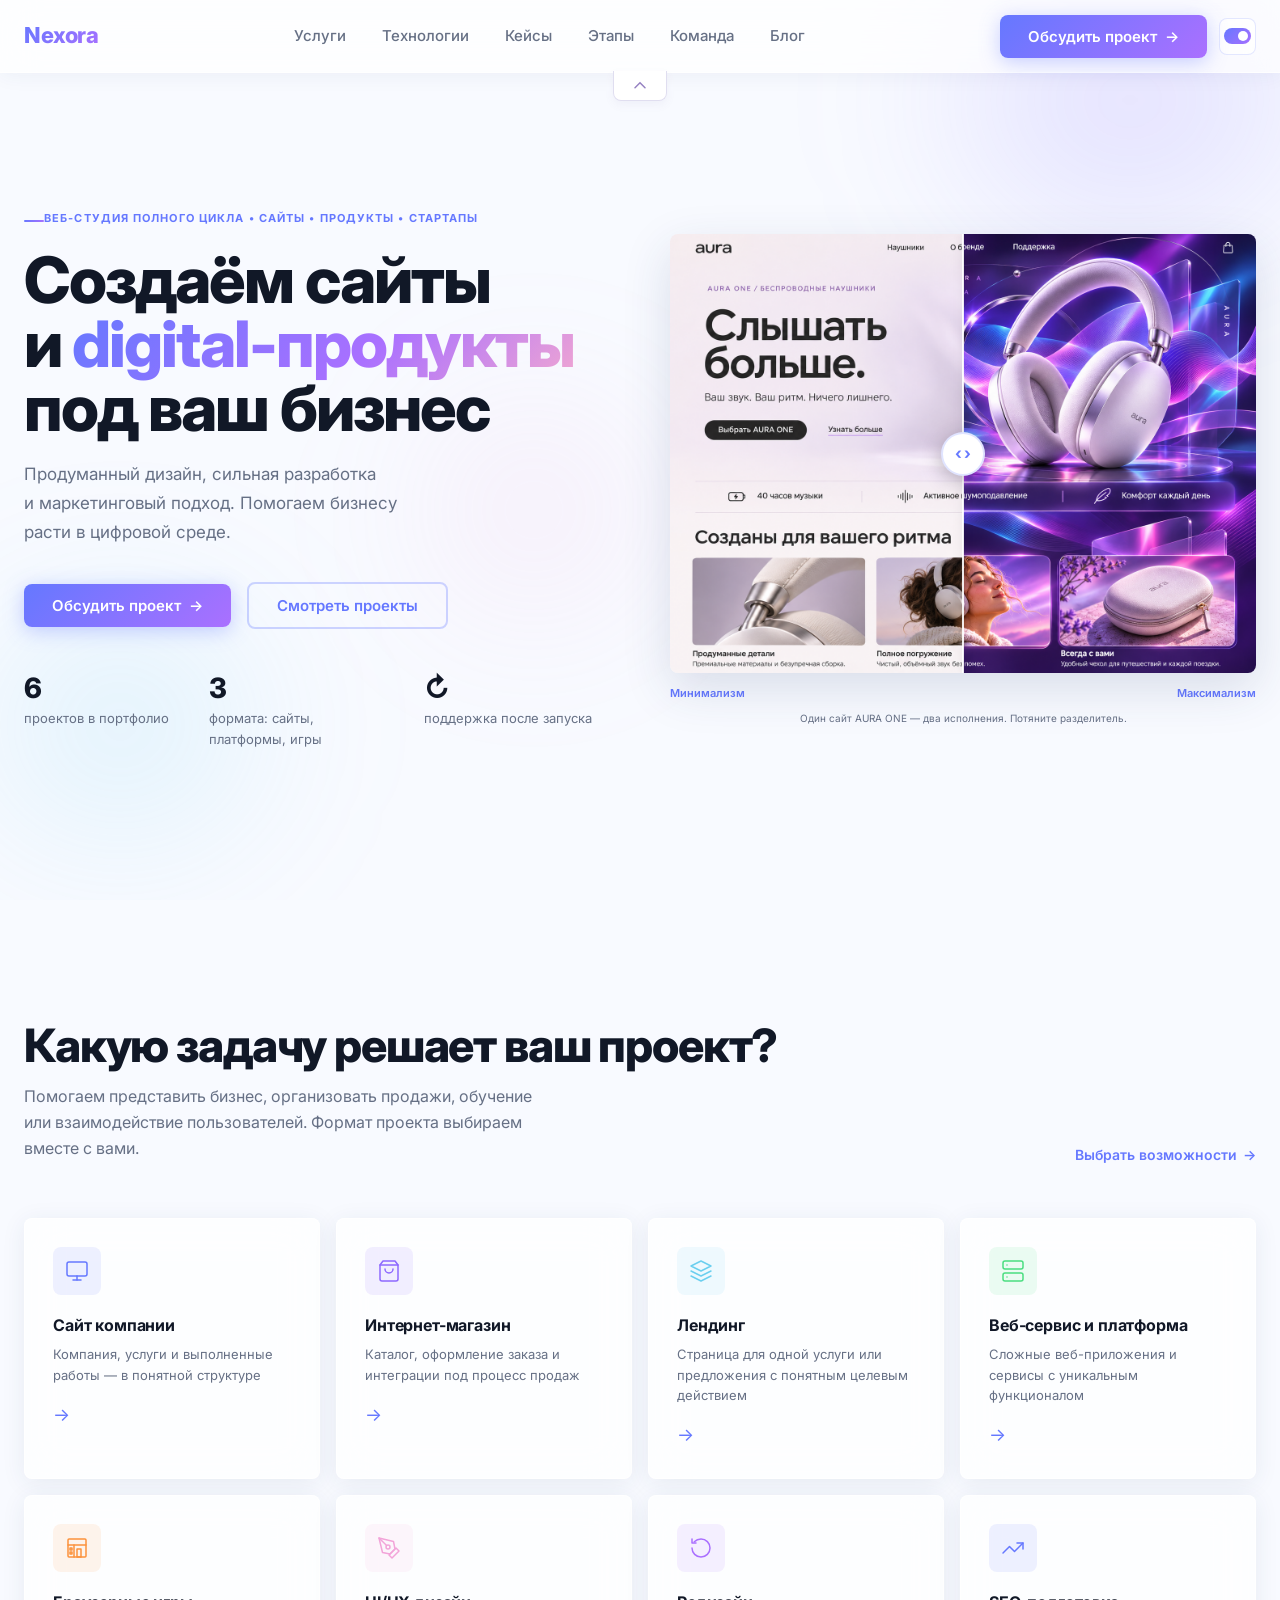
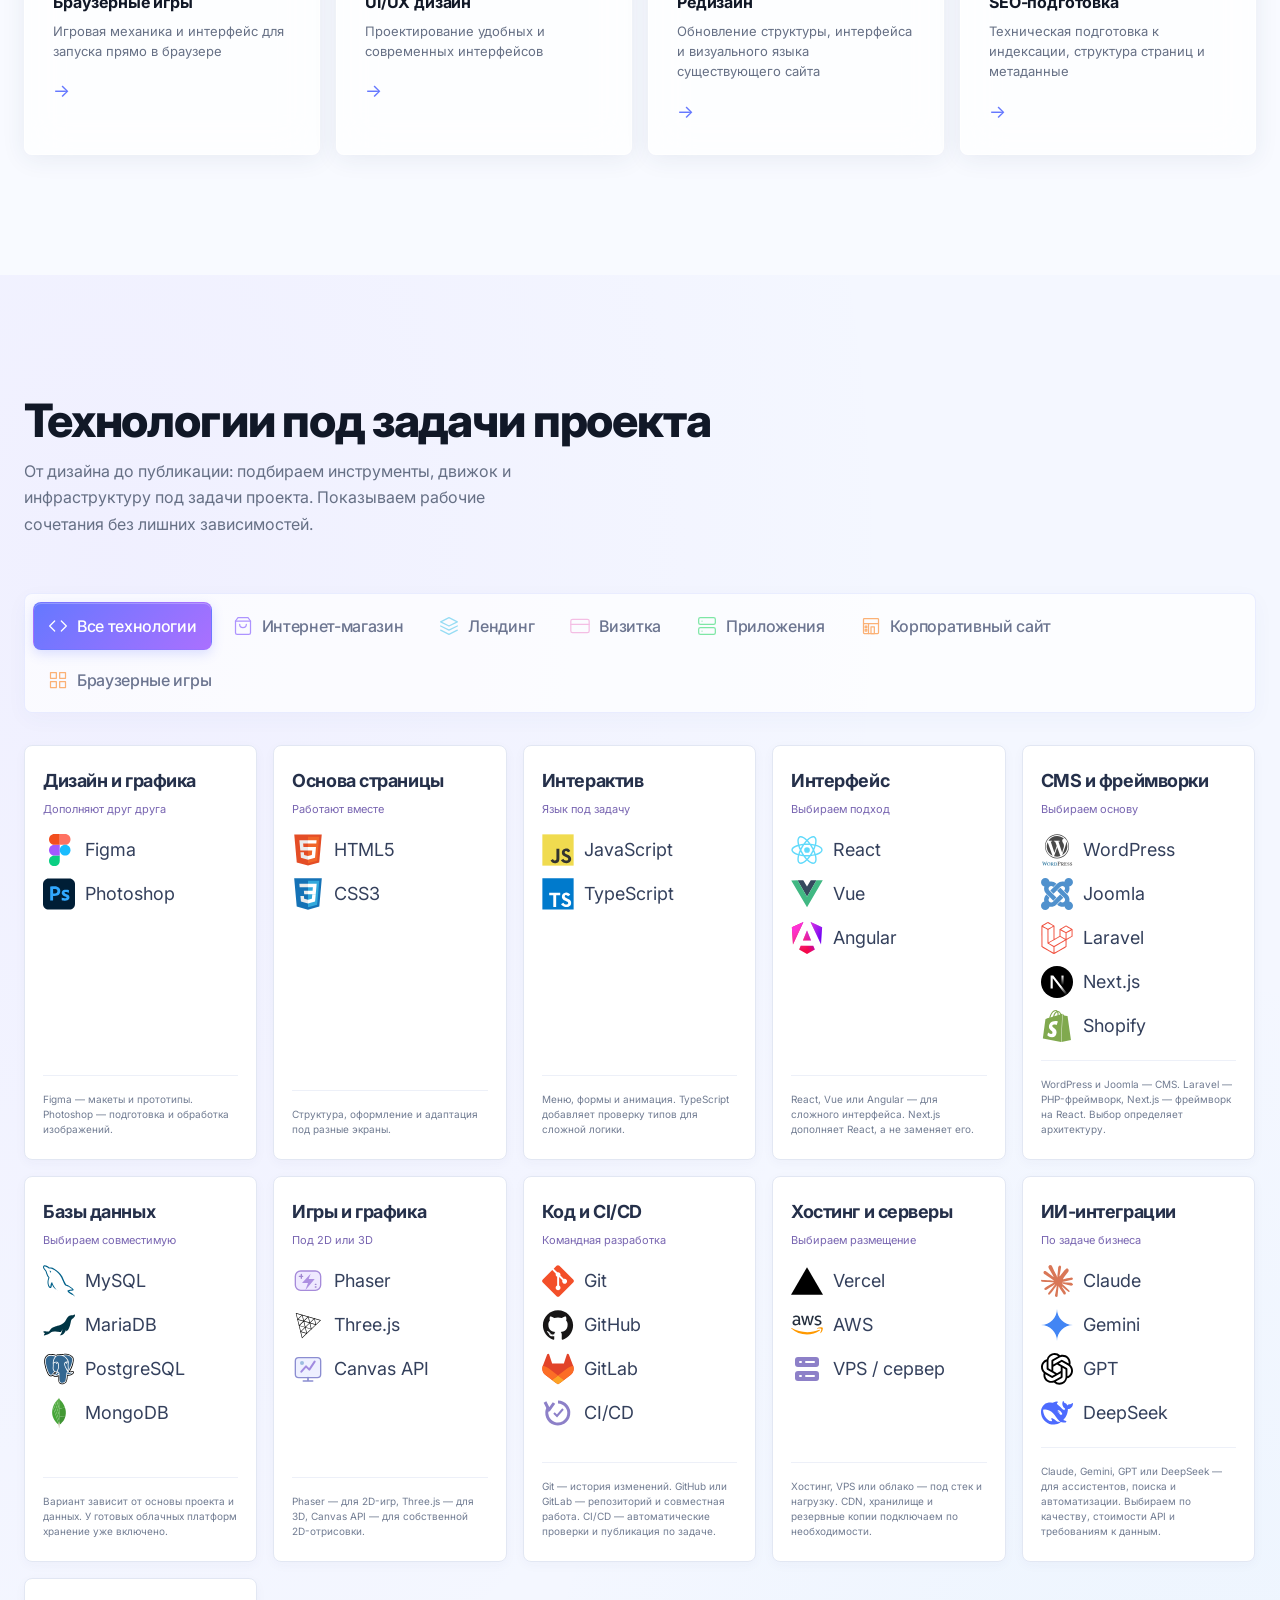
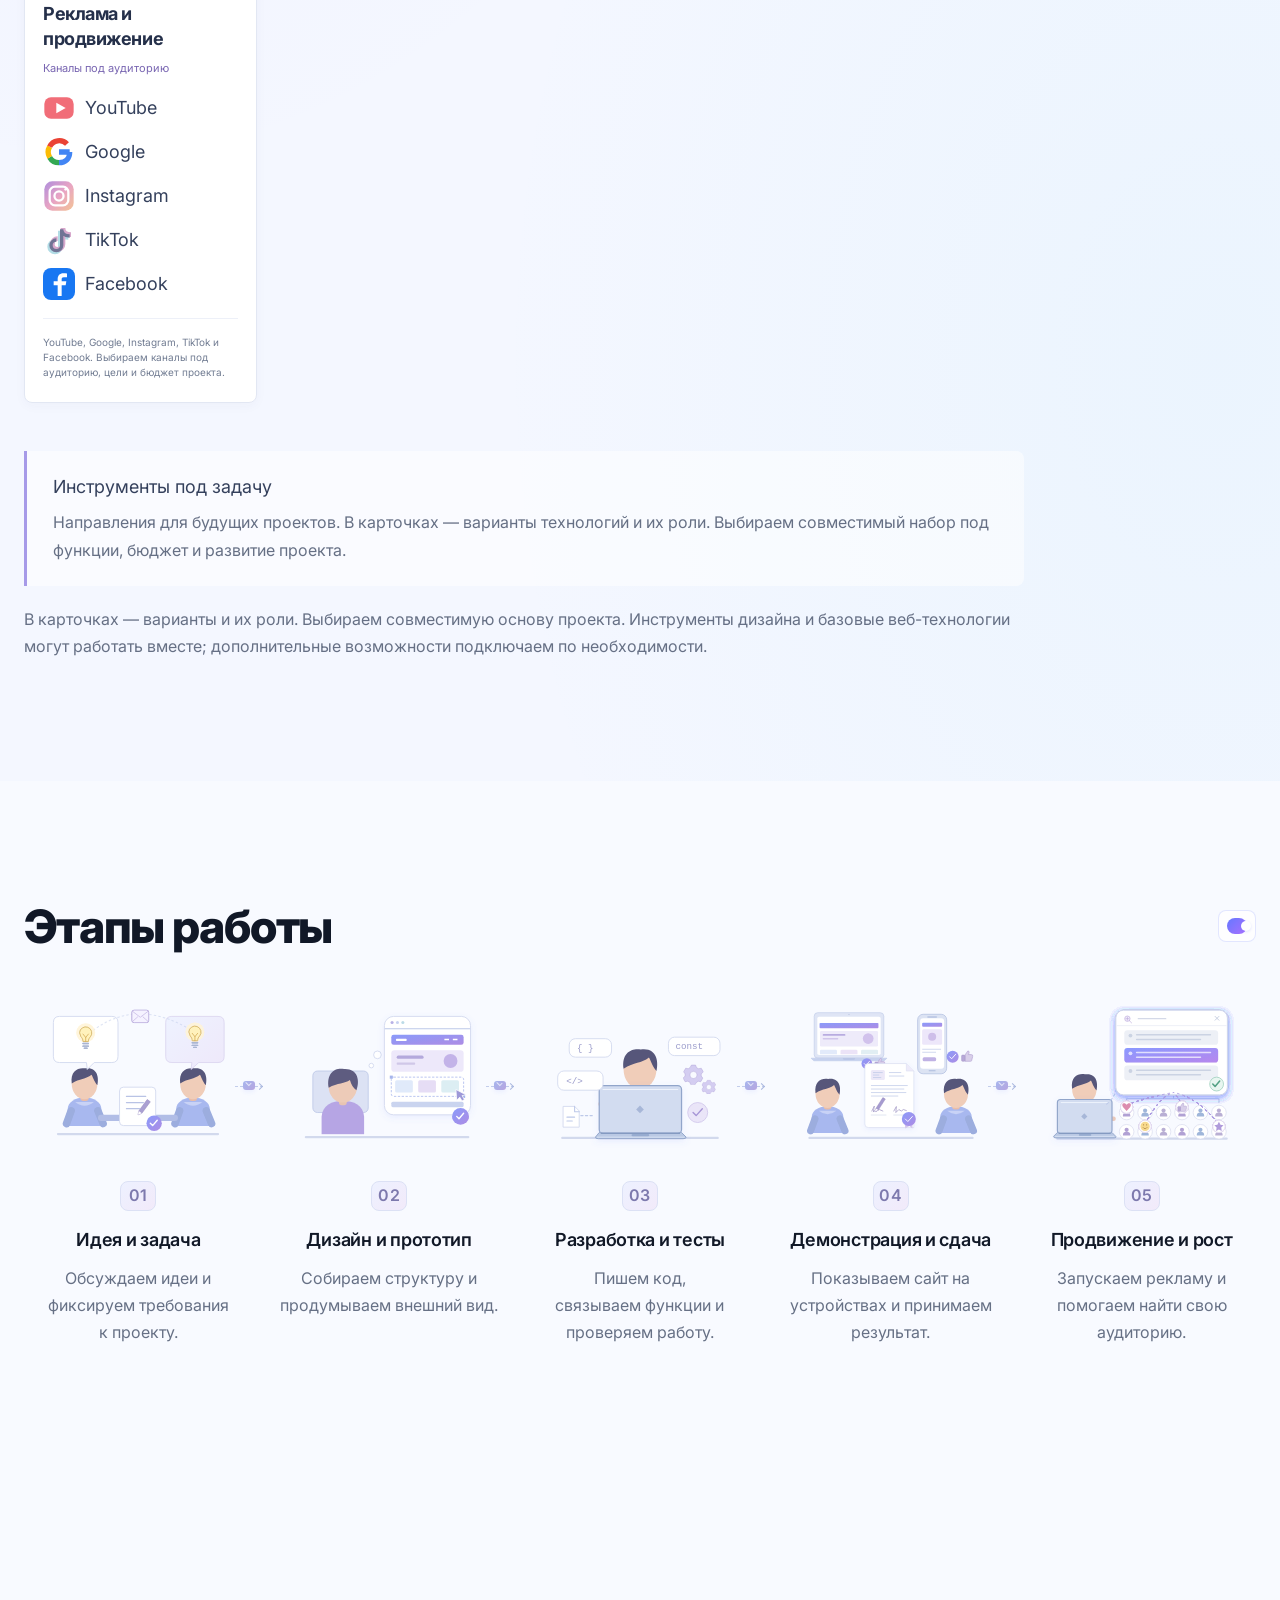
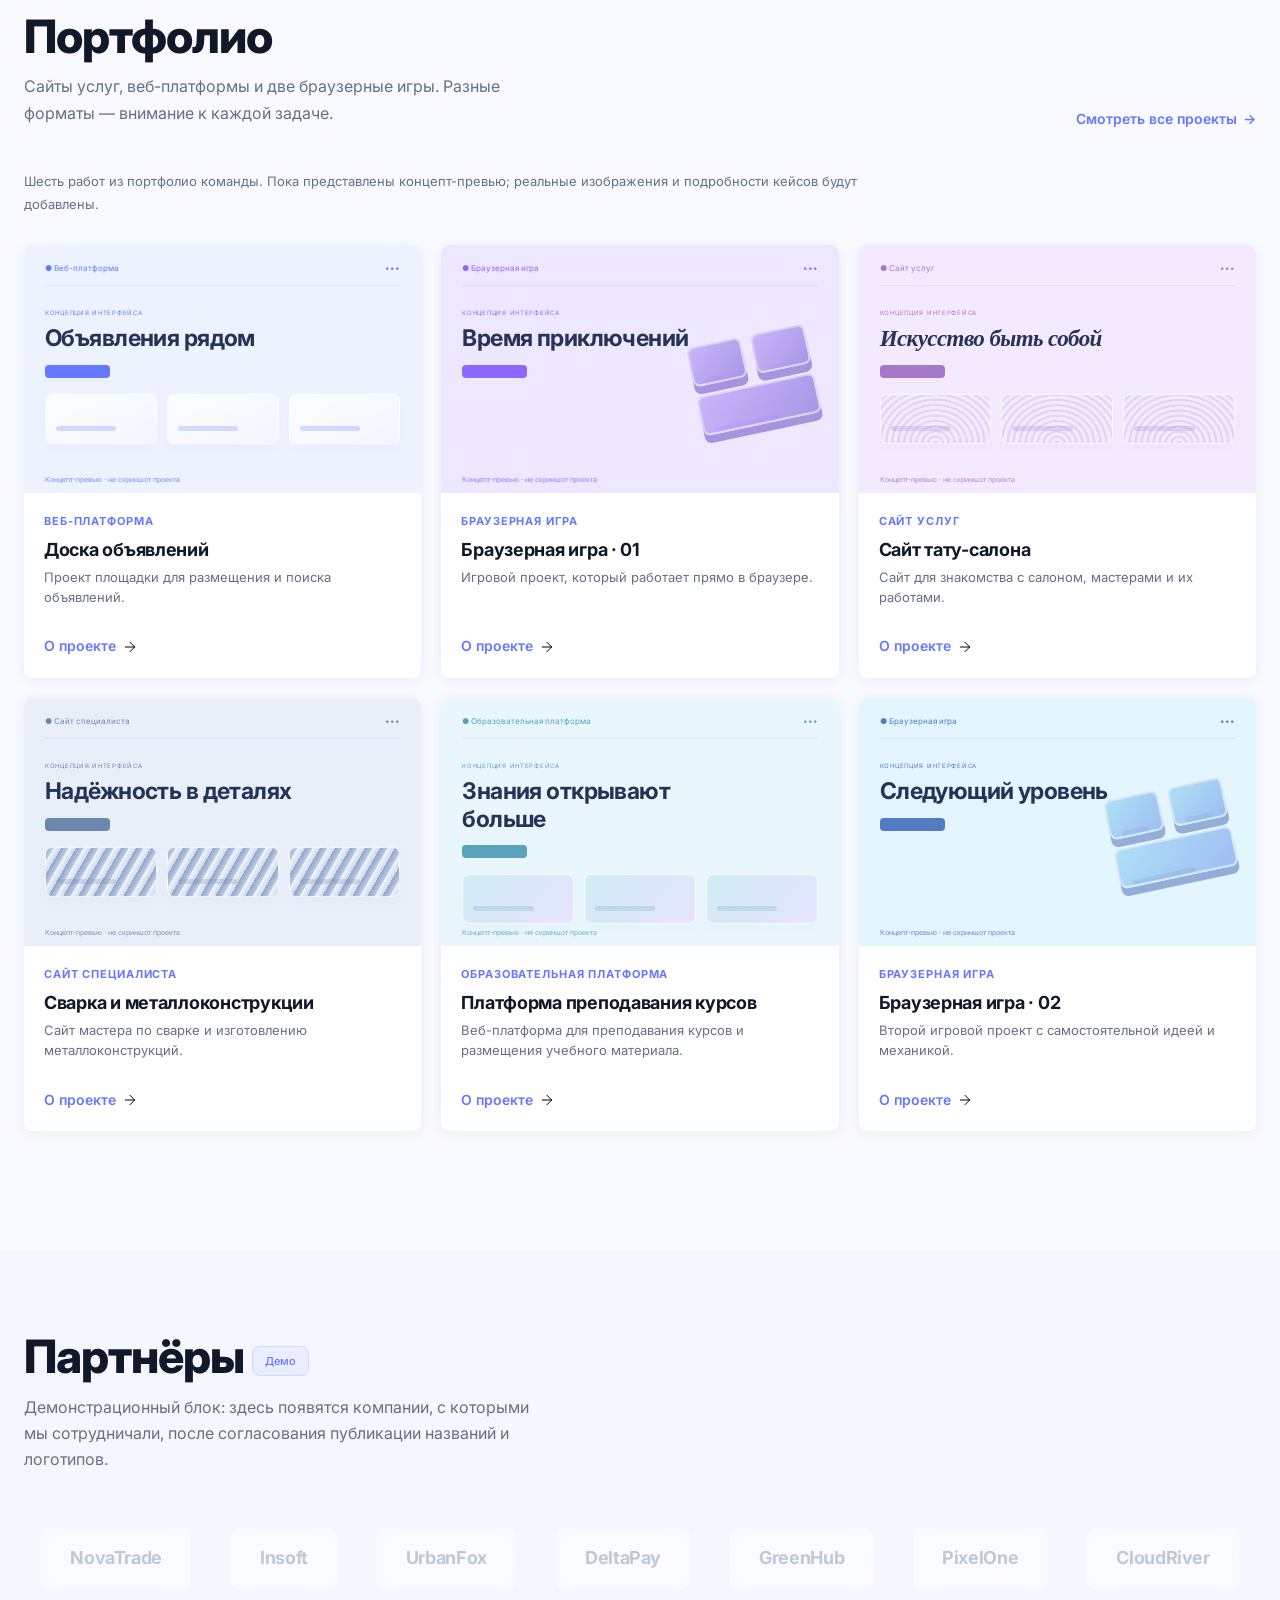
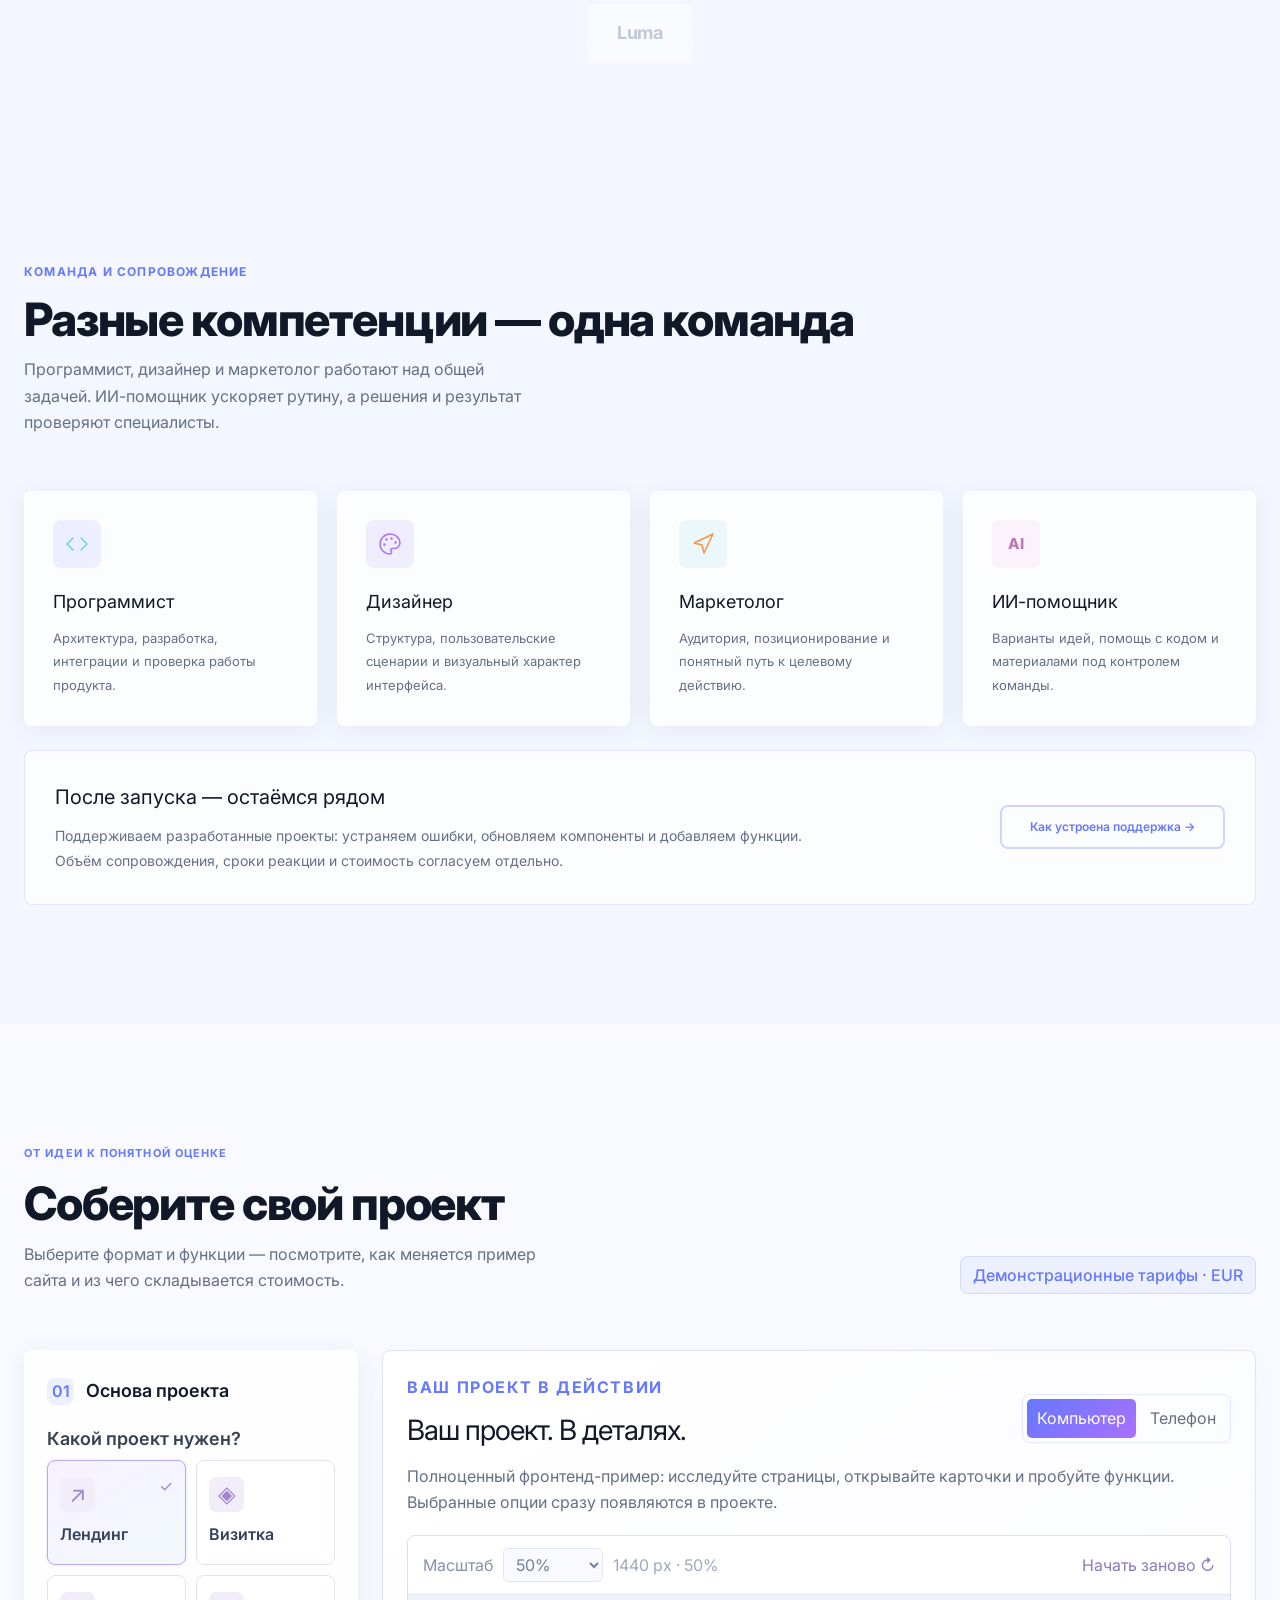
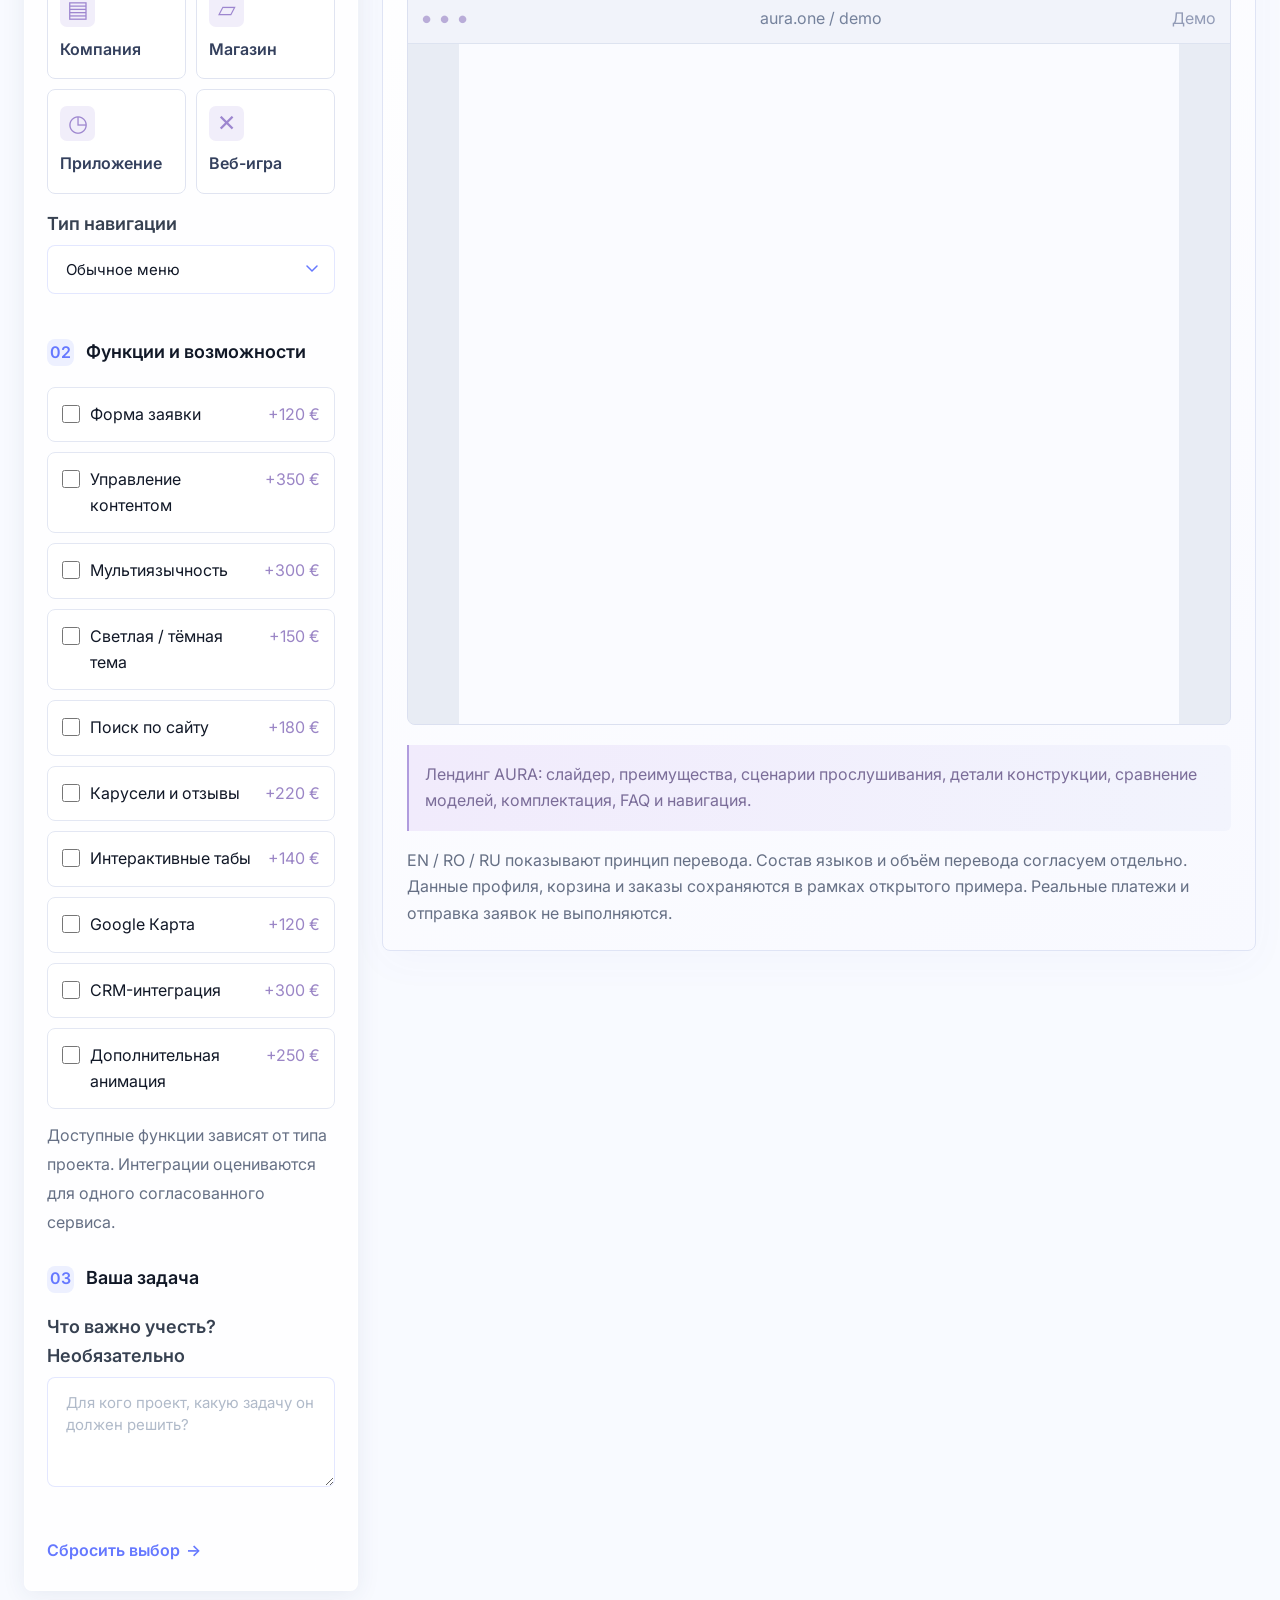
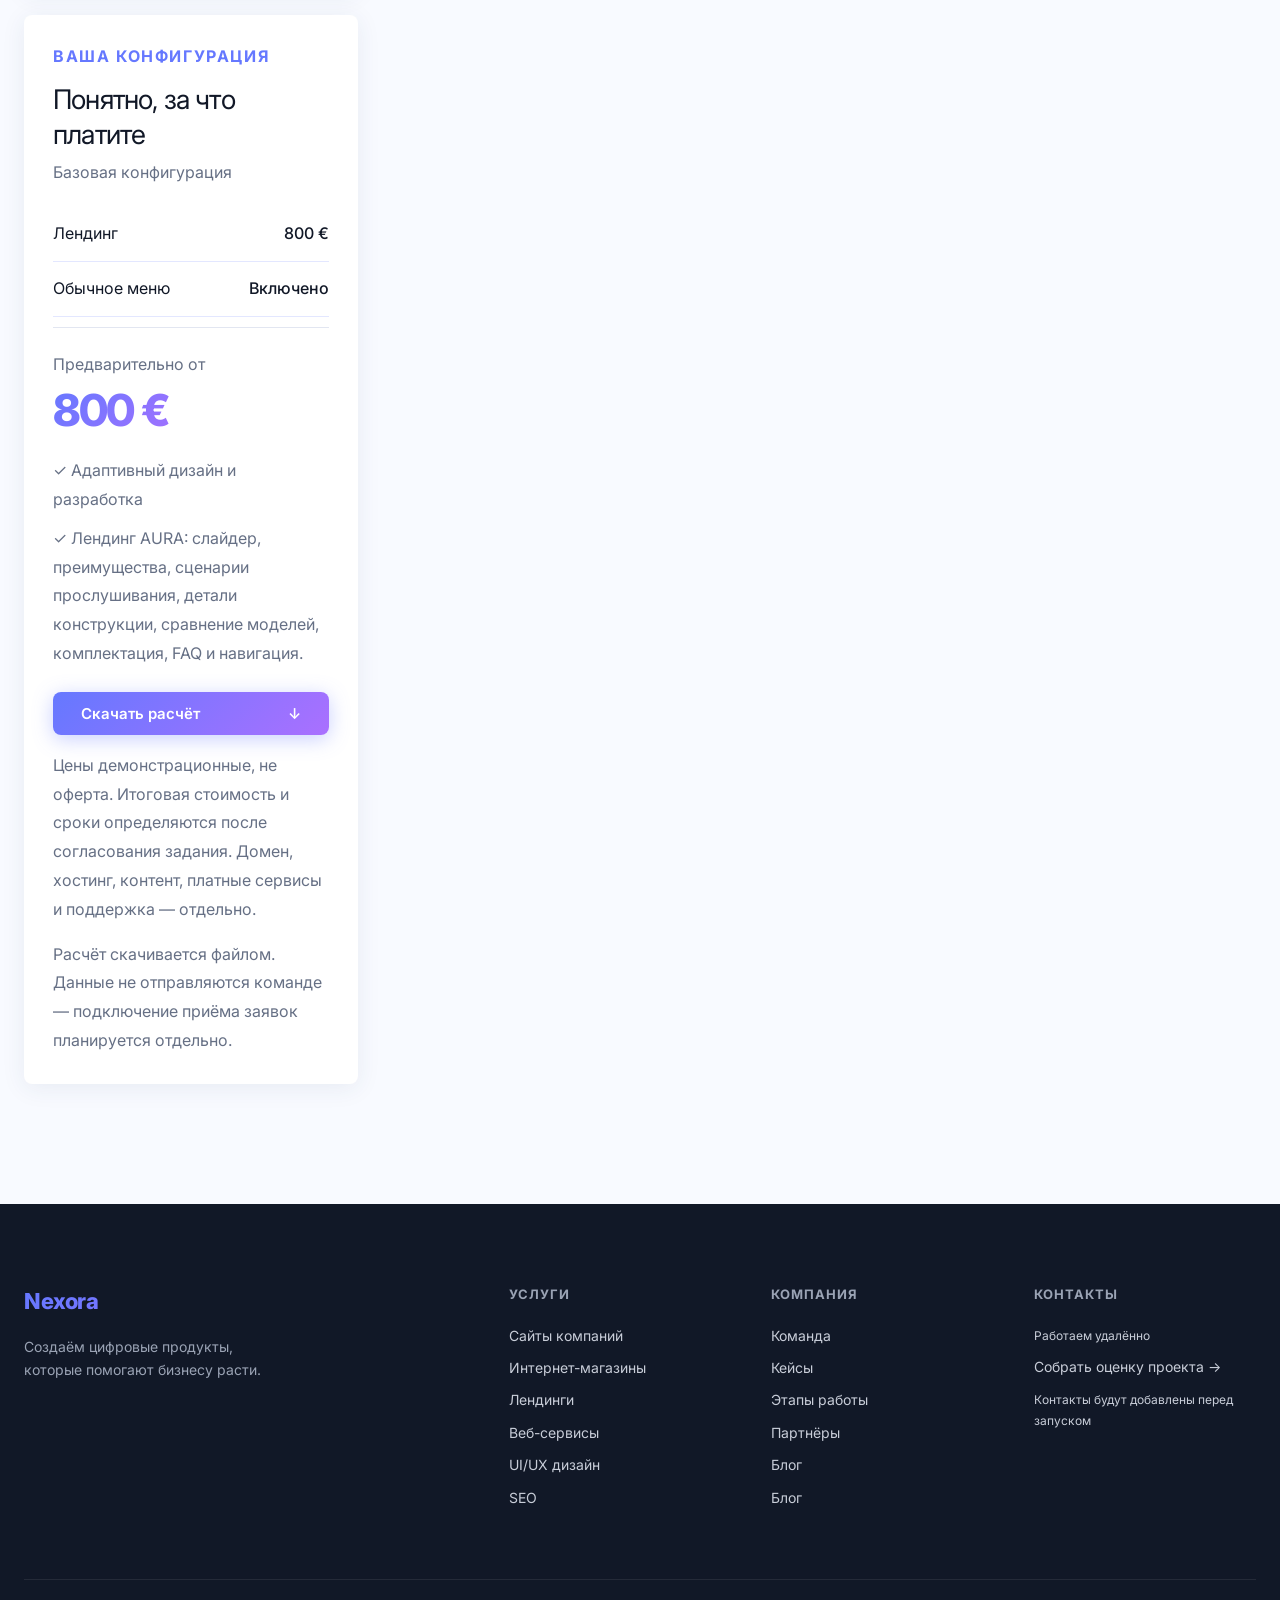
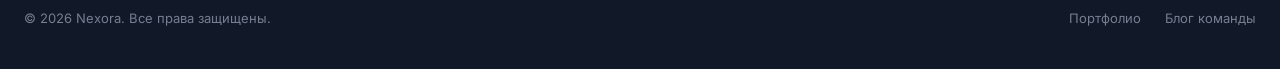
==== commit 306ee7f1: "точка сохранения" ====
--- a/index.html
+++ b/index.html
@@ -1,4 +1,4 @@
-<!DOCTYPE html>
+﻿<!DOCTYPE html>
 <html lang="ru">
 <head>
   <meta charset="UTF-8">
@@ -22,8 +22,14 @@
   <link rel="stylesheet" href="css/variables.css">
   <link rel="stylesheet" href="css/style.css">
   <link rel="stylesheet" href="css/responsive.css">
+  <link rel="stylesheet" href="css/enhancements.css">
+  <link rel="stylesheet" href="css/calculator-preview.css">
+  <link rel="stylesheet" href="css/process-flow.css">
+  <link rel="stylesheet" href="css/technologies-design.css">
+  <script src="js/motion.js" defer></script>
 </head>
-<body>
+<body data-page="home">
+  <a class="skip-link" href="#main">Перейти к содержимому</a>
 
   <!-- ============================================================
        HEADER
@@ -31,21 +37,22 @@
   <header class="header" role="banner">
     <div class="container">
       <div class="header__inner">
-        <a href="#" class="header__logo" aria-label="Nexora — главная">Nexora</a>
+        <a href="index.html" class="header__logo" aria-label="Nexora — главная">Nexora</a>
 
         <nav class="header__nav" aria-label="Главное меню">
           <ul>
             <li><a href="#services">Услуги</a></li>
             <li><a href="#technologies">Технологии</a></li>
-            <li><a href="#portfolio">Кейсы</a></li>
+            <li><a href="portfolio.html">Кейсы</a></li>
             <li><a href="#process">Этапы</a></li>
-            <li><a href="#partners">О нас</a></li>
-            <li><a href="#contact">Контакты</a></li>
+            <li><a href="#team">Команда</a></li>
+            <li><a href="blog.html">Блог</a></li>
           </ul>
         </nav>
 
         <div class="header__actions">
           <a href="#contact" class="btn-primary header__cta">Обсудить проект <span aria-hidden="true">→</span></a>
+          <button class="motion-toggle header__motion" type="button" data-motion-toggle aria-pressed="false" aria-label="Включить анимацию на сайте" title="Включить или выключить анимацию"><span class="motion-toggle__track" aria-hidden="true"></span></button>
           <button class="header__burger" aria-label="Открыть меню" aria-expanded="false" aria-controls="mobile-menu">
             <span class="burger-line"></span>
             <span class="burger-line"></span>
@@ -67,17 +74,17 @@
     <nav class="mobile-menu__nav">
       <a href="#services">Услуги</a>
       <a href="#technologies">Технологии</a>
-      <a href="#portfolio">Кейсы</a>
+      <a href="portfolio.html">Кейсы</a>
       <a href="#process">Этапы</a>
-      <a href="#partners">О нас</a>
-      <a href="#contact">Контакты</a>
+      <a href="#team">Команда</a>
+      <a href="blog.html">Блог</a>
     </nav>
     <div class="mobile-menu__footer">
       <a href="#contact" class="btn-primary">Обсудить проект →</a>
     </div>
   </div>
 
-  <main>
+  <main id="main">
     <!-- ============================================================
          HERO
     ============================================================ -->
@@ -108,186 +115,41 @@
 
             <div class="hero__actions animate-fade-up">
               <a href="#contact" class="btn-primary">Обсудить проект <span aria-hidden="true">→</span></a>
-              <a href="#portfolio" class="btn-secondary">Смотреть презентацию</a>
+              <a href="#portfolio" class="btn-secondary">Смотреть проекты</a>
             </div>
 
             <div class="hero__stats animate-fade-up">
               <div class="hero__stat">
-                <span class="hero__stat-value">10+</span>
-                <span class="hero__stat-label">лет на рынке</span>
+                <span class="hero__stat-value">6</span>
+                <span class="hero__stat-label">проектов в портфолио</span>
               </div>
               <div class="hero__stat">
-                <span class="hero__stat-value">90+</span>
-                <span class="hero__stat-label">реализованных проектов</span>
+                <span class="hero__stat-value">3</span>
+                <span class="hero__stat-label">формата: сайты, платформы, игры</span>
               </div>
               <div class="hero__stat">
-                <span class="hero__stat-value">98%</span>
-                <span class="hero__stat-label">клиентов остаются с нами</span>
+                <span class="hero__stat-value">↻</span>
+                <span class="hero__stat-label">поддержка после запуска</span>
               </div>
             </div>
           </div>
 
           <!-- Right: Before/After comparison slider -->
-          <div class="hero__visual animate-fade-up">
-            <div class="comparison-slider"
-                 role="img"
-                 aria-label="Сравнение дизайнов: до и после редизайна">
+          <div class="hero__visual animate-fade-up" style="flex-direction:column">
+            <div class="comparison-slider comparison-slider--designs"
+                 role="group"
+                 aria-label="Один сайт AURA ONE: сравнение минимализма и максимализма">
 
               <!-- BEFORE layer -->
               <div class="comparison-slider__before">
-                <div class="comparison-slider__label before-label">Было</div>
-                <svg xmlns="http://www.w3.org/2000/svg" viewBox="0 0 560 420" width="100%" height="100%" preserveAspectRatio="xMidYMid slice" aria-hidden="true">
-                  <!-- Background -->
-                  <rect width="560" height="420" fill="#F2EFE9"/>
-                  <!-- Floor -->
-                  <rect x="0" y="290" width="560" height="130" fill="#E3DDD4"/>
-                  <!-- Left wall accent -->
-                  <rect x="0" y="0" width="80" height="420" fill="#EAE5DE"/>
-                  <!-- Window -->
-                  <rect x="370" y="40" width="140" height="190" fill="#D8E8F0" rx="2"/>
-                  <rect x="370" y="40" width="140" height="190" fill="none" stroke="#C5BFB5" stroke-width="3" rx="2"/>
-                  <line x1="440" y1="40" x2="440" y2="230" stroke="#C5BFB5" stroke-width="2"/>
-                  <line x1="370" y1="135" x2="510" y2="135" stroke="#C5BFB5" stroke-width="2"/>
-                  <!-- Sofa body -->
-                  <rect x="140" y="255" width="220" height="35" fill="#BDBBB5" rx="4"/>
-                  <rect x="130" y="220" width="240" height="45" fill="#C8C6C0" rx="6"/>
-                  <!-- Sofa back cushions -->
-                  <rect x="135" y="215" width="108" height="50" fill="#CFCDC7" rx="4"/>
-                  <rect x="251" y="215" width="108" height="50" fill="#CFCDC7" rx="4"/>
-                  <!-- Sofa legs -->
-                  <rect x="148" y="290" width="14" height="22" fill="#A5A09A"/>
-                  <rect x="338" y="290" width="14" height="22" fill="#A5A09A"/>
-                  <!-- Armrests -->
-                  <rect x="125" y="230" width="18" height="60" fill="#C0BDB7" rx="3"/>
-                  <rect x="357" y="230" width="18" height="60" fill="#C0BDB7" rx="3"/>
-                  <!-- Coffee table -->
-                  <rect x="175" y="300" width="160" height="12" fill="#C4BDB5" rx="2"/>
-                  <rect x="195" y="312" width="8" height="30" fill="#AEA9A2"/>
-                  <rect x="317" y="312" width="8" height="30" fill="#AEA9A2"/>
-                  <!-- Floor lamp -->
-                  <rect x="88" y="130" width="5" height="160" fill="#B0AAA3"/>
-                  <ellipse cx="90" cy="128" rx="22" ry="14" fill="#CAC4BC"/>
-                  <!-- Small plant -->
-                  <rect x="320" y="265" width="28" height="35" fill="#A9A39A" rx="2"/>
-                  <ellipse cx="334" cy="260" rx="18" ry="20" fill="#7D8C5A"/>
-                  <ellipse cx="322" cy="252" rx="12" ry="16" fill="#8A9A62"/>
-                  <ellipse cx="346" cy="253" rx="13" ry="15" fill="#7D8C5A"/>
-                  <!-- Framed art on wall -->
-                  <rect x="170" y="80" width="100" height="80" fill="#E8E3DC" stroke="#C5BFB5" stroke-width="2"/>
-                  <rect x="180" y="90" width="80" height="60" fill="#D5CFC8"/>
-                  <line x1="180" y1="120" x2="260" y2="120" stroke="#BFBAB3" stroke-width="1"/>
-                  <!-- Small shelf items -->
-                  <rect x="96" y="165" width="30" height="40" fill="#C0BAB3" rx="1"/>
-                  <rect x="96" y="152" width="30" height="14" fill="#B8B2AB" rx="1"/>
-                  <!-- Text label at bottom -->
-                  <rect x="40" y="385" width="120" height="22" fill="#DDDAD5" rx="11"/>
-                  <rect x="50" y="391" width="100" height="10" fill="#C8C4BE" rx="5"/>
-                </svg>
+                <div class="comparison-slider__label before-label">Минимализм</div>
+                <img src="assets/images/comparison/aura-minimalism.png" alt="Дизайн сайта AURA ONE в стиле минимализм: светлый фон, лаконичная типографика и фотография серебристых наушников" width="1448" height="1086" fetchpriority="high" decoding="async">
               </div>
 
               <!-- AFTER layer -->
               <div class="comparison-slider__after" style="clip-path: inset(0 0 0 50%)">
-                <div class="comparison-slider__label after-label">Стало</div>
-                <svg xmlns="http://www.w3.org/2000/svg" viewBox="0 0 560 420" width="100%" height="100%" preserveAspectRatio="xMidYMid slice" aria-hidden="true">
-                  <defs>
-                    <linearGradient id="bgG" x1="0%" y1="0%" x2="100%" y2="100%">
-                      <stop offset="0%" stop-color="#1E1245"/>
-                      <stop offset="100%" stop-color="#2D1B6E"/>
-                    </linearGradient>
-                    <linearGradient id="floorG" x1="0%" y1="0%" x2="0%" y2="100%">
-                      <stop offset="0%" stop-color="#251550"/>
-                      <stop offset="100%" stop-color="#140A30"/>
-                    </linearGradient>
-                    <linearGradient id="sofaG" x1="0%" y1="0%" x2="100%" y2="100%">
-                      <stop offset="0%" stop-color="#9B5CF6"/>
-                      <stop offset="100%" stop-color="#6D28D9"/>
-                    </linearGradient>
-                    <linearGradient id="wallG" x1="0%" y1="0%" x2="100%" y2="0%">
-                      <stop offset="0%" stop-color="#2A1560"/>
-                      <stop offset="100%" stop-color="#1E0F45"/>
-                    </linearGradient>
-                    <radialGradient id="glowCyan" cx="50%" cy="50%" r="50%">
-                      <stop offset="0%" stop-color="#22D3EE" stop-opacity="0.6"/>
-                      <stop offset="100%" stop-color="#22D3EE" stop-opacity="0"/>
-                    </radialGradient>
-                    <radialGradient id="glowPurple" cx="50%" cy="50%" r="50%">
-                      <stop offset="0%" stop-color="#A855F7" stop-opacity="0.5"/>
-                      <stop offset="100%" stop-color="#A855F7" stop-opacity="0"/>
-                    </radialGradient>
-                    <filter id="blur4">
-                      <feGaussianBlur stdDeviation="4"/>
-                    </filter>
-                    <filter id="blur8">
-                      <feGaussianBlur stdDeviation="8"/>
-                    </filter>
-                  </defs>
-                  <!-- Background -->
-                  <rect width="560" height="420" fill="url(#bgG)"/>
-                  <!-- Floor -->
-                  <rect x="0" y="295" width="560" height="125" fill="url(#floorG)"/>
-                  <!-- Wall left panel -->
-                  <rect x="0" y="0" width="85" height="420" fill="url(#wallG)"/>
-                  <!-- Ambient glow blobs -->
-                  <ellipse cx="420" cy="80" rx="100" ry="80" fill="url(#glowCyan)" filter="url(#blur8)"/>
-                  <ellipse cx="150" cy="300" rx="90" ry="70" fill="url(#glowPurple)" filter="url(#blur8)"/>
-                  <!-- Window with glow -->
-                  <rect x="370" y="30" width="150" height="210" fill="#0D2035" rx="4"/>
-                  <rect x="370" y="30" width="150" height="210" fill="none" stroke="#4A6FA5" stroke-width="2" rx="4"/>
-                  <rect x="390" y="50" width="110" height="170" fill="#112B48" opacity="0.8"/>
-                  <!-- Window light rays -->
-                  <rect x="420" y="30" width="2" height="210" fill="#22D3EE" opacity="0.15"/>
-                  <rect x="445" y="30" width="2" height="210" fill="#22D3EE" opacity="0.10"/>
-                  <!-- Neon strip light on ceiling -->
-                  <rect x="100" y="0" width="260" height="6" fill="#A78BFA" rx="3"/>
-                  <rect x="100" y="0" width="260" height="16" fill="url(#glowPurple)" filter="url(#blur4)" opacity="0.8"/>
-                  <!-- Modern sofa -->
-                  <rect x="125" y="260" width="260" height="38" fill="#3B1D7A" rx="6"/>
-                  <rect x="118" y="222" width="274" height="48" fill="url(#sofaG)" rx="8"/>
-                  <!-- Cushions with gradient -->
-                  <rect x="124" y="217" width="125" height="55" fill="#8B5CF6" rx="5" opacity="0.9"/>
-                  <rect x="255" y="217" width="125" height="55" fill="#7C3AED" rx="5" opacity="0.9"/>
-                  <!-- Cushion highlight lines -->
-                  <line x1="135" y1="240" x2="240" y2="240" stroke="#C4B5FD" stroke-width="1.5" opacity="0.5"/>
-                  <line x1="265" y1="240" x2="370" y2="240" stroke="#C4B5FD" stroke-width="1.5" opacity="0.5"/>
-                  <!-- Gold legs -->
-                  <rect x="134" y="298" width="16" height="24" fill="#D4AF37" rx="3"/>
-                  <rect x="350" y="298" width="16" height="24" fill="#D4AF37" rx="3"/>
-                  <!-- Armrests -->
-                  <rect x="110" y="230" width="20" height="68" fill="#7C3AED" rx="4"/>
-                  <rect x="370" y="230" width="20" height="68" fill="#7C3AED" rx="4"/>
-                  <!-- Low coffee table with glow -->
-                  <rect x="170" y="310" width="180" height="14" fill="#2A1560" rx="4" stroke="#6D28D9" stroke-width="1.5"/>
-                  <rect x="195" y="324" width="10" height="28" fill="#D4AF37" rx="2"/>
-                  <rect x="315" y="324" width="10" height="28" fill="#D4AF37" rx="2"/>
-                  <!-- Vase on table -->
-                  <ellipse cx="260" cy="308" rx="14" ry="8" fill="#22D3EE" opacity="0.3"/>
-                  <rect x="252" y="284" width="16" height="26" fill="#164E63" rx="8"/>
-                  <!-- Plant pot with neon leaves -->
-                  <rect x="315" y="268" width="36" height="40" fill="#1E0A45" rx="4" stroke="#6D28D9" stroke-width="1.5"/>
-                  <ellipse cx="333" cy="262" rx="22" ry="24" fill="#166534" opacity="0.9"/>
-                  <ellipse cx="318" cy="252" rx="14" ry="18" fill="#15803D" opacity="0.8"/>
-                  <ellipse cx="348" cy="253" rx="16" ry="16" fill="#166534" opacity="0.8"/>
-                  <!-- Neon glow on plant -->
-                  <ellipse cx="333" cy="262" rx="26" ry="28" fill="#4ADE80" opacity="0.08" filter="url(#blur4)"/>
-                  <!-- Floor lamp (neon style) -->
-                  <rect x="92" y="100" width="6" height="195" fill="#3B1D7A"/>
-                  <ellipse cx="95" cy="98" rx="26" ry="16" fill="#4A1D96"/>
-                  <ellipse cx="95" cy="98" rx="26" ry="16" fill="#A78BFA" opacity="0.3" filter="url(#blur4)"/>
-                  <!-- Abstract wall art -->
-                  <rect x="160" y="60" width="120" height="100" fill="#16093D" rx="6" stroke="#4A1D96" stroke-width="2"/>
-                  <ellipse cx="220" cy="110" rx="35" ry="30" fill="#7C3AED" opacity="0.5"/>
-                  <ellipse cx="240" cy="95" rx="20" ry="22" fill="#22D3EE" opacity="0.4"/>
-                  <circle cx="195" cy="125" rx="12" fill="#F472B6" opacity="0.5"/>
-                  <!-- Floating geometric decoration -->
-                  <circle cx="100" cy="200" r="35" fill="none" stroke="#6D28D9" stroke-width="1.5" opacity="0.6"/>
-                  <circle cx="100" cy="200" r="22" fill="none" stroke="#A78BFA" stroke-width="1" opacity="0.4"/>
-                  <!-- CTA Card overlay -->
-                  <rect x="30" y="340" width="160" height="60" fill="rgba(255,255,255,0.08)" rx="12" stroke="rgba(255,255,255,0.15)" stroke-width="1"/>
-                  <rect x="44" y="355" width="90" height="10" fill="rgba(255,255,255,0.6)" rx="5"/>
-                  <rect x="44" y="372" width="60" height="8" fill="#A78BFA" rx="4"/>
-                  <rect x="115" y="367" width="60" height="18" fill="#7C3AED" rx="9"/>
-                  <rect x="120" y="373" width="50" height="6" fill="white" rx="3" opacity="0.8"/>
-                </svg>
+                <div class="comparison-slider__label after-label">Максимализм</div>
+                <img src="assets/images/comparison/aura-maximalism.png" alt="Дизайн того же сайта AURA ONE в стиле максимализм: насыщенные цвета, многослойная графика и те же серебристые наушники" width="1448" height="1086" fetchpriority="high" decoding="async">
               </div>
 
               <!-- Divider line -->
@@ -302,9 +164,10 @@
                    aria-valuemax="100"
                    aria-valuenow="50"
                    tabindex="0">
-                <span aria-hidden="true">‹ ›</span>
+                
               </div>
             </div>
+            <div class="comparison-caption comparison-caption--designs"><div class="comparison-caption__styles"><span>Минимализм</span><span>Максимализм</span></div><p>Один сайт AURA ONE — два исполнения. Потяните разделитель.</p></div>
           </div>
 
         </div>
@@ -318,84 +181,84 @@
       <div class="container">
         <div class="section-header">
           <div>
-            <h2 class="section-title">Что вам нужно разработать?</h2>
-            <p class="section-subtitle">Разрабатываем цифровые продукты под любые задачи: от стильного сайта до сложной web-платформы. Подберём оптимальное решение для вашего бизнеса.</p>
+            <h2 class="section-title">Какую задачу решает ваш проект?</h2>
+            <p class="section-subtitle">Помогаем представить бизнес, организовать продажи, обучение или взаимодействие пользователей. Формат проекта выбираем вместе с вами.</p>
           </div>
-          <a href="#contact" class="btn-text section-link">Все услуги →</a>
+          <a href="#contact" class="btn-text section-link">Выбрать возможности</a>
         </div>
 
         <div class="services-grid">
-          <article class="service-card animate-fade-up">
+          <a href="#contact" class="service-card animate-fade-up" data-estimate-type="corporate">
             <div class="service-card__icon" style="background: rgba(101,120,255,0.10);">
               <img src="assets/icons/website.svg" alt="" width="24" height="24" aria-hidden="true">
             </div>
             <h3 class="service-card__title">Сайт компании</h3>
-            <p class="service-card__desc">Представительский сайт с акцентом на бренд и конверсию</p>
-            <div class="service-card__arrow" aria-hidden="true">→</div>
-          </article>
-
-          <article class="service-card animate-fade-up">
+            <p class="service-card__desc">Компания, услуги и выполненные работы — в понятной структуре</p>
+            <div class="service-card__arrow" aria-hidden="true">→</div>
+          </a>
+
+          <a href="#contact" class="service-card animate-fade-up" data-estimate-type="shop">
             <div class="service-card__icon" style="background: rgba(141,104,255,0.10);">
               <img src="assets/icons/shop.svg" alt="" width="24" height="24" aria-hidden="true">
             </div>
             <h3 class="service-card__title">Интернет-магазин</h3>
-            <p class="service-card__desc">Мощные e-commerce решения с интеграциями и удобной панелью</p>
-            <div class="service-card__arrow" aria-hidden="true">→</div>
-          </article>
-
-          <article class="service-card animate-fade-up">
+            <p class="service-card__desc">Каталог, оформление заказа и интеграции под процесс продаж</p>
+            <div class="service-card__arrow" aria-hidden="true">→</div>
+          </a>
+
+          <a href="#contact" class="service-card animate-fade-up" data-estimate-type="landing">
             <div class="service-card__icon" style="background: rgba(108,207,239,0.10);">
               <img src="assets/icons/landing.svg" alt="" width="24" height="24" aria-hidden="true">
             </div>
             <h3 class="service-card__title">Лендинг</h3>
-            <p class="service-card__desc">Продающие страницы с высокой конверсией для товаров и услуг</p>
-            <div class="service-card__arrow" aria-hidden="true">→</div>
-          </article>
-
-          <article class="service-card animate-fade-up">
+            <p class="service-card__desc">Страница для одной услуги или предложения с понятным целевым действием</p>
+            <div class="service-card__arrow" aria-hidden="true">→</div>
+          </a>
+
+          <a href="#contact" class="service-card animate-fade-up" data-estimate-type="platform">
             <div class="service-card__icon" style="background: rgba(74,222,128,0.10);">
               <img src="assets/icons/webservice.svg" alt="" width="24" height="24" aria-hidden="true">
             </div>
             <h3 class="service-card__title">Веб-сервис и платформа</h3>
             <p class="service-card__desc">Сложные веб-приложения и сервисы с уникальным функционалом</p>
             <div class="service-card__arrow" aria-hidden="true">→</div>
-          </article>
-
-          <article class="service-card animate-fade-up">
+          </a>
+
+          <a href="#contact" class="service-card animate-fade-up" data-estimate-type="game">
             <div class="service-card__icon" style="background: rgba(251,146,60,0.10);">
               <img src="assets/icons/corporate.svg" alt="" width="24" height="24" aria-hidden="true">
             </div>
-            <h3 class="service-card__title">Корпоративный сайт</h3>
-            <p class="service-card__desc">Платформы для автоматизации процессов внутри компании</p>
-            <div class="service-card__arrow" aria-hidden="true">→</div>
-          </article>
-
-          <article class="service-card animate-fade-up">
+            <h3 class="service-card__title">Браузерные игры</h3>
+            <p class="service-card__desc">Игровая механика и интерфейс для запуска прямо в браузере</p>
+            <div class="service-card__arrow" aria-hidden="true">→</div>
+          </a>
+
+          <a href="#contact" class="service-card animate-fade-up" data-estimate-type="corporate">
             <div class="service-card__icon" style="background: rgba(242,164,217,0.10);">
               <img src="assets/icons/uxui.svg" alt="" width="24" height="24" aria-hidden="true">
             </div>
             <h3 class="service-card__title">UI/UX дизайн</h3>
             <p class="service-card__desc">Проектирование удобных и современных интерфейсов</p>
             <div class="service-card__arrow" aria-hidden="true">→</div>
-          </article>
-
-          <article class="service-card animate-fade-up">
+          </a>
+
+          <a href="#contact" class="service-card animate-fade-up" data-estimate-type="corporate">
             <div class="service-card__icon" style="background: rgba(170,112,255,0.10);">
               <img src="assets/icons/redesign.svg" alt="" width="24" height="24" aria-hidden="true">
             </div>
             <h3 class="service-card__title">Редизайн</h3>
-            <p class="service-card__desc">Обновление устаревших сайтов для соответствия современным трендам</p>
-            <div class="service-card__arrow" aria-hidden="true">→</div>
-          </article>
-
-          <article class="service-card animate-fade-up">
+            <p class="service-card__desc">Обновление структуры, интерфейса и визуального языка существующего сайта</p>
+            <div class="service-card__arrow" aria-hidden="true">→</div>
+          </a>
+
+          <a href="#contact" class="service-card animate-fade-up" data-estimate-type="corporate">
             <div class="service-card__icon" style="background: rgba(101,120,255,0.10);">
               <img src="assets/icons/seo.svg" alt="" width="24" height="24" aria-hidden="true">
             </div>
-            <h3 class="service-card__title">SEO-оптимизация</h3>
-            <p class="service-card__desc">Комплексное продвижение сайтов в поисковых системах</p>
-            <div class="service-card__arrow" aria-hidden="true">→</div>
-          </article>
+            <h3 class="service-card__title">SEO-подготовка</h3>
+            <p class="service-card__desc">Техническая подготовка к индексации, структура страниц и метаданные</p>
+            <div class="service-card__arrow" aria-hidden="true">→</div>
+          </a>
         </div>
       </div>
     </section>
@@ -408,96 +271,82 @@
         <div class="section-header">
           <div>
             <h2 class="section-title">Технологии под задачи проекта</h2>
-            <p class="section-subtitle">Используем современные и проверенные технологии, чтобы создавать надёжные, быстрые и масштабируемые решения.</p>
+            <p class="section-subtitle">От дизайна до публикации: подбираем инструменты, движок и инфраструктуру под задачи проекта. Показываем рабочие сочетания без лишних зависимостей.</p>
           </div>
         </div>
 
         <div class="tech-tabs" role="tablist" aria-label="Категории технологий">
-          <button class="tech-tab active" role="tab" data-category="all" aria-selected="true">Все технологии</button>
-          <button class="tech-tab" role="tab" data-category="shop" aria-selected="false">Интернет-магазин</button>
-          <button class="tech-tab" role="tab" data-category="landing" aria-selected="false">Лендинг</button>
-          <button class="tech-tab" role="tab" data-category="card" aria-selected="false">Визитка</button>
-          <button class="tech-tab" role="tab" data-category="forum" aria-selected="false">Форум</button>
-          <button class="tech-tab" role="tab" data-category="corporate" aria-selected="false">Корпоративный сайт</button>
-        </div>
-
-        <div class="tech-grid" role="tabpanel" aria-live="polite">
+          <button class="tech-tab active" role="tab" data-category="all" aria-selected="true"><img src="assets/icons/code.svg" width="20" height="20" alt="" aria-hidden="true"><span>Все технологии</span></button>
+          <button class="tech-tab" role="tab" data-category="shop" aria-selected="false"><img src="assets/icons/shop.svg" width="20" height="20" alt="" aria-hidden="true"><span>Интернет-магазин</span></button>
+          <button class="tech-tab" role="tab" data-category="landing" aria-selected="false"><img src="assets/icons/landing.svg" width="20" height="20" alt="" aria-hidden="true"><span>Лендинг</span></button>
+          <button class="tech-tab" role="tab" data-category="card" aria-selected="false"><img src="assets/icons/businesscard.svg" width="20" height="20" alt="" aria-hidden="true"><span>Визитка</span></button>
+          <button class="tech-tab" role="tab" data-category="application" aria-selected="false"><img src="assets/icons/webservice.svg" width="20" height="20" alt="" aria-hidden="true"><span>Приложения</span></button>
+          <button class="tech-tab" role="tab" data-category="corporate" aria-selected="false"><img src="assets/icons/corporate.svg" width="20" height="20" alt="" aria-hidden="true"><span>Корпоративный сайт</span></button>
+          <button class="tech-tab" role="tab" data-category="game" aria-selected="false"><img src="assets/icons/board.svg" width="20" height="20" alt="" aria-hidden="true"><span>Браузерные игры</span></button>
+        </div>
+
+        <div class="tech-grid" id="technology-panel" role="tabpanel" aria-live="polite" aria-labelledby="tech-tab-all">
           <!-- Cards built dynamically by technologies-filter.js -->
         </div>
-      </div>
+        <div class="tech-notes">
+        <div class="tech-profile" aria-live="polite" aria-atomic="true"><h3 id="tech-profile-title">Инструменты под задачу</h3><p id="tech-profile-description">Направления для будущих проектов. В карточках — варианты технологий и их роли. Выбираем совместимый набор под функции, бюджет и развитие проекта.</p></div>
+        <p class="tech-design-note">В карточках — варианты и их роли. Выбираем совместимую основу проекта. Инструменты дизайна и базовые веб-технологии могут работать вместе; дополнительные возможности подключаем по необходимости.</p>
+        </div>
+
+</div>
     </section>
 
     <!-- ============================================================
          PROCESS
     ============================================================ -->
-    <section class="process" id="process" style="scroll-margin-top: 80px;">
-      <div class="container">
-        <div class="section-header">
-          <div>
-            <h2 class="section-title">Этапы работы</h2>
-            <p class="section-subtitle">Прозрачный и понятный процесс. Вы всегда знаете, на каком этапе проект и что будет дальше.</p>
-          </div>
-        </div>
-
-        <div class="process-steps">
-
-          <div class="process-step animate-fade-up">
-            <div class="process-step__number">01</div>
-            <div class="process-step__icon-wrap">
-              <img src="assets/icons/meeting.svg" alt="" width="26" height="26" aria-hidden="true">
-            </div>
-            <h3 class="process-step__title">Встреча и согласование</h3>
-            <p class="process-step__desc">Обсуждаем задачу, цели проекта, целевую аудиторию и сроки.</p>
-          </div>
-
-          <div class="process-step animate-fade-up">
-            <div class="process-step__number">02</div>
-            <div class="process-step__icon-wrap">
-              <img src="assets/icons/document.svg" alt="" width="26" height="26" aria-hidden="true">
-            </div>
-            <h3 class="process-step__title">Написание ТЗ и утверждение</h3>
-            <p class="process-step__desc">Фиксируем функциональные требования, структуру проекта и детали реализации.</p>
-          </div>
-
-          <div class="process-step animate-fade-up">
-            <div class="process-step__number">03</div>
-            <div class="process-step__icon-wrap">
-              <img src="assets/icons/design.svg" alt="" width="26" height="26" aria-hidden="true">
-            </div>
-            <h3 class="process-step__title">Творческий дизайн и правки</h3>
-            <p class="process-step__desc">Создаём визуальную концепцию, дизайн интерфейса и вносим согласованные правки.</p>
-          </div>
-
-          <div class="process-step animate-fade-up">
-            <div class="process-step__number">04</div>
-            <div class="process-step__icon-wrap">
-              <img src="assets/icons/code.svg" alt="" width="26" height="26" aria-hidden="true">
-            </div>
-            <h3 class="process-step__title">Программирование и тестирование</h3>
-            <p class="process-step__desc">Верстаем, программируем, интегрируем функционал и тестируем продукт.</p>
-          </div>
-
-          <div class="process-step animate-fade-up">
-            <div class="process-step__number">05</div>
-            <div class="process-step__icon-wrap">
-              <img src="assets/icons/launch.svg" alt="" width="26" height="26" aria-hidden="true">
-            </div>
-            <h3 class="process-step__title">Выпуск продукта</h3>
-            <p class="process-step__desc">Размещаем проект на сервере, проводим финальную проверку и запускаем.</p>
-          </div>
-
-          <div class="process-step animate-fade-up">
-            <div class="process-step__number">06</div>
-            <div class="process-step__icon-wrap">
-              <img src="assets/icons/marketing.svg" alt="" width="26" height="26" aria-hidden="true">
-            </div>
-            <h3 class="process-step__title">Реклама, продвижение и поддержка</h3>
-            <p class="process-step__desc">Помогаем с продвижением, аналитикой, рекламой и последующей технической поддержкой.</p>
-          </div>
-
-        </div>
-      </div>
-    </section>
+    <section class="process" id="process" style="scroll-margin-top:80px"><div class="container"><div class="section-header flow-heading"><h2 class="section-title">Этапы работы</h2><button class="motion-toggle flow-motion-toggle" type="button" data-motion-toggle aria-pressed="false" aria-label="Включить анимацию на сайте"><span class="motion-toggle__track" aria-hidden="true"></span></button></div><div class="pipeline" aria-label="Project workflow"><svg class="flow-svg-defs" aria-hidden="true" xmlns="http://www.w3.org/2000/svg"><defs>
+<linearGradient id="flow-accent" x2="1" y2="1"><stop stop-color="#8a9bfa"/><stop offset="1" stop-color="#ae8ce4"/></linearGradient>
+<linearGradient id="flow-soft" x2="1" y2="1"><stop stop-color="#eef2ff"/><stop offset="1" stop-color="#eee8fa"/></linearGradient>
+<filter id="flow-shadow" x="-30%" y="-30%" width="160%" height="180%"><feDropShadow dx="0" dy="3" stdDeviation="4" flood-color="#6578ff" flood-opacity=".10"/></filter>
+<symbol id="flow-worker" viewBox="0 0 86 105"><path d="M14 102V73c0-12 13-20 29-20s29 8 29 20v29" fill="#a8b8ef"/><path d="M27 61q16 13 32 0" fill="#c8d2f6"/><rect x="36" y="42" width="14" height="17" rx="5" fill="#e9bda9"/><ellipse cx="43" cy="30" rx="22" ry="26" fill="#f0cdb9"/><path d="M21 29C18 7 32 1 44 3c22-3 24 17 21 29-6-7-8-15-10-18-10 8-20 6-34 15" fill="#56567a"/><path d="M20 76l-8 22m54-22 9 22" stroke="#9cadde" stroke-width="13" stroke-linecap="round"/></symbol>
+<symbol id="flow-worker-back" viewBox="0 0 86 105"><rect x="17" y="57" width="52" height="45" rx="12" fill="#d9def1"/><path d="M10 104V77c1-18 16-25 33-25s32 7 33 25v27" fill="#b6a5e4"/><rect x="37" y="43" width="12" height="16" rx="4" fill="#e8c4b2"/><ellipse cx="43" cy="30" rx="22" ry="25" fill="#edcbb8"/><path d="M21 32C17 8 32 0 45 3c21-1 25 18 19 33-5-4-8-9-10-16-8 6-19 4-33 12" fill="#5e5c80"/></symbol>
+<symbol id="flow-avatar" viewBox="0 0 32 32"><circle cx="16" cy="16" r="15" fill="#f0ecfc" stroke="#d7d1ee"/><circle cx="16" cy="12" r="5" fill="#b4a5df"/><path d="M7 26c0-10 18-10 18 0" fill="#b4a5df"/></symbol>
+<symbol id="flow-gear" viewBox="0 0 40 40"><path d="m16 2 8 0 2 5 4 2 5-1 4 7-4 4v4l3 4-4 7-5-1-4 3-2 4h-8l-2-5-4-2-5 1-4-7 4-4v-4l-3-4 4-7 5 1 4-3z" fill="#d4cdf1" stroke="#b1a5d8"/><circle cx="20" cy="21" r="7" fill="#f8faff" stroke="#b1a5d8"/></symbol>
+
+<symbol id="flow-bulb" viewBox="0 0 32 42"><circle cx="16" cy="15" r="14" fill="#fff5d8" opacity=".65"/><path d="M7 15a9 9 0 1 1 16 6c-2 2-3 4-3 7h-8c0-3-1-5-3-7z" fill="#fff2bc" stroke="#d9ba72" stroke-width="1.4"/><path d="m12 17 4 5 4-5m-4 5v6" fill="none" stroke="#d6ad58" stroke-width="1.2" stroke-linecap="round"/><path d="M12 31h8m-8 4h8m-6 3h4" stroke="#a9b5d2" stroke-width="2" stroke-linecap="round"/></symbol>
+<symbol id="flow-envelope" viewBox="0 0 30 23"><rect x="1" y="1" width="28" height="21" rx="4" fill="#f5f2ff" stroke="#b7a8dc" stroke-width="1.3"/><path d="m2 3 13 10L28 3M2 20l9-8m17 8-9-8" fill="none" stroke="#c3b5e2" stroke-width="1.2" stroke-linejoin="round"/></symbol>
+<symbol id="ad-facebook" viewBox="0 0 24 24"><rect width="24" height="24" rx="6" fill="#1877f2"/><path d="M14 21v-8h3l.5-3H14V8.5c0-1 .3-1.5 1.6-1.5H18V4.2c-.6-.1-1.6-.2-2.7-.2C12.5 4 11 5.7 11 8.3V10H8v3h3v8z" fill="#fff"/></symbol><symbol id="ad-google" viewBox="0 0 24 24"><path d="M20 12h-8m8 0c0 5-3 8-8 8" fill="none" stroke="#4285f4" stroke-width="4"/><path d="M12 20a8 8 0 0 1-7-4" fill="none" stroke="#34a853" stroke-width="4"/><path d="M5 16a8 8 0 0 1 0-8" fill="none" stroke="#fbbc05" stroke-width="4"/><path d="M5 8a8 8 0 0 1 13-2" fill="none" stroke="#ea4335" stroke-width="4"/></symbol>
+<symbol id="ad-youtube" viewBox="0 0 24 24"><rect x="1" y="4" width="22" height="16" rx="5" fill="#f16d78"/><path d="m10 8 7 4-7 4z" fill="#fff"/></symbol>
+<linearGradient id="ad-instagram-gradient" x2="1" y2="1"><stop stop-color="#af8fdd"/><stop offset=".5" stop-color="#e8a4c4"/><stop offset="1" stop-color="#f3c396"/></linearGradient>
+<symbol id="ad-instagram" viewBox="0 0 24 24"><rect x="1" y="1" width="22" height="22" rx="6" fill="url(#ad-instagram-gradient)"/><rect x="5" y="5" width="14" height="14" rx="4" fill="none" stroke="#fff" stroke-width="1.7"/><circle cx="12" cy="12" r="3.4" fill="none" stroke="#fff" stroke-width="1.7"/><circle cx="17" cy="7" r="1" fill="#fff"/></symbol>
+<symbol id="ad-tiktok" viewBox="0 0 24 24"><path d="M14 4v12a4 4 0 1 1-4-4m4-8c0 4 3 5 6 5" fill="none" stroke="#b2dce5" stroke-width="3.5" transform="translate(-1 1)"/><path d="M14 4v12a4 4 0 1 1-4-4m4-8c0 4 3 5 6 5" fill="none" stroke="#d7a8cc" stroke-width="3.5" transform="translate(1 -1)"/><path d="M14 4v12a4 4 0 1 1-4-4m4-8c0 4 3 5 6 5" fill="none" stroke="#707495" stroke-width="2.5"/></symbol>
+<symbol id="ad-twitter" viewBox="0 0 24 24"><path d="M22 5q-2 1-4 0c-4-4-8 0-6 4-5 0-8-3-10-5-1 3 0 5 2 6l-2-1c0 3 2 4 4 5H4c1 2 3 3 5 3-3 2-5 2-8 2 12 7 21-3 20-11z" fill="#91bfe9"/></symbol>
+<symbol id="ad-tv" viewBox="0 0 24 24"><path d="m8 2 4 4 4-4" fill="none" stroke="#a99acb" stroke-width="1.6" stroke-linecap="round"/><rect x="1" y="6" width="22" height="15" rx="4" fill="#eee9f8" stroke="#b2a5d4"/><rect x="4" y="9" width="13" height="9" rx="2" fill="#c6b9e6"/><circle cx="20" cy="11" r="1" fill="#b2a5d4"/><path d="M19 15h2" stroke="#b2a5d4"/></symbol>
+<symbol id="ad-news" viewBox="0 0 24 24"><rect x="2" y="3" width="20" height="19" rx="3" fill="#fff" stroke="#b4c2df"/><rect x="5" y="6" width="14" height="3" rx="1" fill="#b7c6e7"/><rect x="5" y="12" width="6" height="6" rx="1" fill="#d5def2"/><path d="M14 12h5m-5 3h5M5 20h14" stroke="#bbc7e2" stroke-width="1.3" stroke-linecap="round"/></symbol>
+<symbol id="ad-mail" viewBox="0 0 24 24"><rect x="1" y="4" width="22" height="16" rx="4" fill="#e6edf9" stroke="#acbbde"/><path d="m2 6 10 8L22 6" fill="none" stroke="#a2b3d8" stroke-width="1.5"/></symbol>
+<symbol id="ad-search" viewBox="0 0 24 24"><circle cx="10" cy="10" r="7" fill="#f4effc" stroke="#b7a6d8" stroke-width="1.6"/><path d="m15 15 6 6m-15-11h8m-4-4v8" stroke="#b7a6d8" stroke-width="1.6" stroke-linecap="round"/></symbol>
+<clipPath id="handover-laptop-clip"><rect x="61" y="53" width="138" height="73" rx="2"/></clipPath><clipPath id="handover-phone-clip"><rect x="107" y="38" width="46" height="91" rx="4"/></clipPath><symbol id="handover-thumb" viewBox="0 0 28 28"><path d="M10 12 14 6q2-4 4-2c2 2-1 7-1 7h6q4 0 3 4l-2 8q0 2-3 2H10z" fill="#d8cee9" stroke="#ad9bce" stroke-width="1.2" stroke-linejoin="round"/><rect x="3" y="12" width="7" height="13" rx="2" fill="#b7a8d8" stroke="#a392c4"/></symbol><clipPath id="promotion-preview-clip"><rect x="103" y="33" width="131" height="81" rx="3"/></clipPath><linearGradient id="promotion-highlight" x2="1" y2="1"><stop stop-color="#8a99ff"/><stop offset="1" stop-color="#b787ed"/></linearGradient></defs></svg><ol class="pipeline__stages"><li class="flow-stage" aria-labelledby="flow-title-0"><div class="flow-scene" aria-hidden="true"><svg class="flow-svg" viewBox="0 0 260 200" xmlns="http://www.w3.org/2000/svg"><path d="M26 173h208" class="desk"/><g data-anim="worker"><use href="#flow-worker" x="28" y="85" width="65" height="80"/></g><g data-anim="worker-alt"><use href="#flow-worker" x="169" y="85" width="65" height="80"/></g><path d="M82 152h24m46 0h26" stroke="#b1bde6" stroke-width="8" stroke-linecap="round"/>
+<path d="M28 20h68q8 0 8 8v44q0 8-8 8H73L64 89l-1-9H28q-8 0-8-8V28q0-8 8-8z" class="paper"/>
+<path d="M174 20h60q8 0 8 8v44q0 8-8 8h-25l-10 9 1-9h-26q-8 0-8-8V28q0-8 8-8z" fill="url(#flow-soft)" stroke="#d8d1ee"/>
+<path d="M72 38Q130-5 201 39" class="line idea-route" stroke-dasharray="2 4" opacity=".5"/>
+<g class="idea-cycle" style="--message-delay:0s"><g transform="translate(48 28)"><g data-anim="sender-bulb"><use href="#flow-bulb" width="28" height="37"/></g></g><g data-anim="idea-flight" class="idea-mail"><g data-anim="mail-fold"><use href="#flow-envelope" x="-12" y="-9" width="24" height="18"/><path data-anim="mail-flap" class="mail-flap" d="m-11-8 11-8 11 8" fill="#f5f2ff" stroke="#b7a8dc" stroke-width="1"/></g></g><g transform="translate(190 27)"><g data-anim="received-bulb"><use href="#flow-bulb" width="28" height="37"/></g></g></g><g class="idea-cycle idea-cycle--echo" style="--message-delay:-3s"><g transform="translate(48 28)"><g data-anim="sender-bulb"><use href="#flow-bulb" width="28" height="37"/></g></g><g data-anim="idea-flight" class="idea-mail"><g data-anim="mail-fold"><use href="#flow-envelope" x="-12" y="-9" width="24" height="18"/><path data-anim="mail-flap" class="mail-flap" d="m-11-8 11-8 11 8" fill="#f5f2ff" stroke="#b7a8dc" stroke-width="1"/></g></g><g transform="translate(190 27)"><g data-anim="received-bulb"><use href="#flow-bulb" width="28" height="37"/></g></g></g><g><rect x="106" y="112" width="47" height="50" rx="5" class="paper"/><path d="M115 124h25m-25 8h22m-22 8h17" class="record-lines" fill="none" stroke="#b9c3e5" stroke-width="1.6" stroke-linecap="round"/><g data-anim="record-pen"><path d="m131 143 11-15 4 3-11 15-5 2z" fill="#aaa0d2" stroke="#9286bd" stroke-width=".7"/><path d="m130 148 1-5 4 3z" fill="#fff"/></g><circle cx="151" cy="159" r="10" fill="url(#flow-accent)"/><path d="m146 159 3 3 6-7" class="check-white"/></g>
+<g transform="translate(179 71)"><g data-anim="receive-ripple" class="flow-transient"><circle cx="24" cy="-25" r="15" fill="none" stroke="#d4c5ed" stroke-width="1.5"/></g></g></svg><div class="flow-link" aria-hidden="true"><span class="flow-link__line"></span><span class="flow-link__packet"></span></div></div><div class="flow-caption"><span class="flow-caption__number" aria-hidden="true">01</span><h3 id="flow-title-0">Идея и задача</h3><p>Обсуждаем идеи и фиксируем требования к проекту.</p></div></li><li class="flow-stage" aria-labelledby="flow-title-1"><div class="flow-scene" aria-hidden="true"><svg class="flow-svg" viewBox="0 0 260 200" xmlns="http://www.w3.org/2000/svg"><path d="M22 177h211" class="desk"/><rect x="31" y="91" width="72" height="54" rx="6" fill="#dce2f4" stroke="#b9c5e5"/><path d="M68 145v24m-13 1h27" class="line"/><g data-anim="worker"><use href="#flow-worker-back" x="34" y="86" width="72" height="88"/></g>
+<circle cx="107" cy="84" r="3" class="bubble-dot"/><circle cx="115" cy="70" r="5" class="bubble-dot"/>
+<g><rect x="124" y="20" width="112" height="128" rx="12" class="paper" filter="url(#flow-shadow)"/><path d="M125 36h110" class="line"/><circle cx="134" cy="28" r="2" fill="#b8b1e6"/><circle cx="141" cy="28" r="2" fill="#c8d2f1"/><circle cx="148" cy="28" r="2" fill="#bcdbe7"/>
+<g data-anim="header"><rect x="133" y="44" width="94" height="13" rx="3" fill="url(#flow-accent)"/><rect x="139" y="49" width="14" height="3" rx="1" fill="#fff"/><path d="M202 50h6m5 0h6" stroke="#fff" stroke-width="2"/></g>
+<g data-anim="hero"><rect x="133" y="64" width="94" height="28" rx="4" fill="#ede8fa"/><rect x="140" y="71" width="35" height="4" rx="2" fill="#b4a9dc"/><rect x="140" y="80" width="24" height="3" rx="1" fill="#d0c7e8"/><circle cx="210" cy="78" r="9" fill="#c3b3e8"/></g>
+<g data-anim="content"><rect x="133" y="99" width="94" height="25" rx="3" fill="none" stroke="#a6b5ec" stroke-dasharray="3 2"/><rect x="138" y="103" width="23" height="16" rx="2" fill="#e0eafa"/><rect x="168" y="103" width="23" height="16" rx="2" fill="#e6ddf5"/><rect x="198" y="103" width="23" height="16" rx="2" fill="#dceef3"/><rect x="131" y="97" width="4" height="4" fill="#a6b5ec"/><rect x="225" y="122" width="4" height="4" fill="#a6b5ec"/></g>
+<g data-anim="footer"><rect x="133" y="131" width="94" height="7" rx="2" fill="#cad4ef"/></g></g>
+<g data-anim="cursor"><circle data-anim="click" class="flow-transient" cx="219" cy="117" r="8" fill="none" stroke="#b3a3e1" stroke-width="1.3"/><path d="m217 115 1 14 4-4 3 5 3-2-3-5 5-1z" class="svg-cursor"/></g><g data-anim="approve"><circle cx="223" cy="150" r="11" fill="url(#flow-accent)"/><path d="m218 150 3 3 6-7" class="check-white"/></g></svg><div class="flow-link" aria-hidden="true"><span class="flow-link__line"></span><span class="flow-link__packet"></span></div></div><div class="flow-caption"><span class="flow-caption__number" aria-hidden="true">02</span><h3 id="flow-title-1">Дизайн и прототип</h3><p>Собираем структуру и продумываем внешний вид.</p></div></li><li class="flow-stage" aria-labelledby="flow-title-2"><div class="flow-scene" aria-hidden="true"><svg class="flow-svg" viewBox="0 0 260 200" xmlns="http://www.w3.org/2000/svg"><path d="M29 178h202" class="desk"/><g data-anim="worker"><use href="#flow-worker" x="88" y="60" width="84" height="102"/></g>
+<g data-anim="typing"><path d="M89 134h-9" stroke="#edcbb8" stroke-width="8" stroke-linecap="round"/></g><g data-anim="typing-alt"><path d="M171 134h9" stroke="#edcbb8" stroke-width="8" stroke-linecap="round"/></g>
+<g class="coding-laptop" filter="url(#flow-shadow)"><path d="M77 171 72 177q0 2 4 2h110q4 0 4-2l-6-6z" fill="#bac9e4" stroke="#8fa3c8" stroke-width="1.2"/><rect x="77" y="110" width="107" height="62" rx="5" fill="#d2dcf0" stroke="#91a5ca" stroke-width="1.6"/><path d="M82 115h97" stroke="#edf2fc" stroke-width="1.5" stroke-linecap="round"/><path d="M79 172h103" stroke="#849ac1" stroke-width="2"/><rect x="119" y="173" width="23" height="3" rx="1.5" fill="#97acd0"/><path d="M74 177h114" stroke="#dfe8f7" stroke-width="1"/><path d="m130 136 5 5-5 5-5-5z" fill="#a7b7d8"/></g>
+<g data-anim="code-rise-a"><rect x="38" y="49" width="55" height="24" rx="8" class="paper"/><text x="48" y="65" class="code-text">{ }</text></g><g data-anim="code-rise-b"><rect x="167" y="47" width="67" height="24" rx="8" class="paper"/><text x="176" y="63" class="code-text">const</text></g>
+<g data-anim="code-rise-c"><rect x="23" y="91" width="59" height="25" rx="8" class="paper"/><text x="34" y="108" class="code-text">&lt;/&gt;</text></g>
+<g transform="translate(186 82)"><g data-anim="gear"><use href="#flow-gear" width="27" height="27"/></g></g><g transform="translate(210 102)"><g data-anim="gear-back"><use href="#flow-gear" width="19" height="19"/></g></g>
+<g data-anim="file"><path d="M30 137h15l6 6v21H30z" class="paper"/><path d="M45 137v7h6m-16 7h10m-10 5h7" class="line"/></g><path data-anim="data-path" d="M53 149h18" class="line" stroke-dasharray="3 3"/><g data-anim="test"><circle cx="205" cy="145" r="13" fill="#eae5f8" stroke="#cec3ea"/><path d="m199 145 4 4 8-9" class="check"/></g>
+<g data-anim="flash" class="flow-flash"><circle cx="130" cy="145" r="35" fill="#d3c5f0" opacity=".3"/><path d="M130 102v7m0 72v7m-43-43h7m72 0h7" class="line"/></g></svg><div class="flow-link" aria-hidden="true"><span class="flow-link__line"></span><span class="flow-link__packet"></span></div></div><div class="flow-caption"><span class="flow-caption__number" aria-hidden="true">03</span><h3 id="flow-title-2">Разработка и тесты</h3><p>Пишем код, связываем функции и проверяем работу.</p></div></li><li class="flow-stage" aria-labelledby="flow-title-3"><div class="flow-scene" aria-hidden="true"><svg class="flow-svg" viewBox="0 0 260 200" xmlns="http://www.w3.org/2000/svg"><path d="M24 178h212" class="desk"/><g data-anim="worker"><use href="#flow-worker" x="17" y="99" width="61" height="75"/></g><g data-anim="worker-alt"><use href="#flow-worker" x="184" y="99" width="61" height="75"/></g>
+<g class="handover-laptop" data-anim="handover-laptop"><rect x="52" y="33" width="156" height="102" rx="8" fill="#dfe5f5" stroke="#bbc8e7" stroke-width="1.3"/><rect x="59" y="42" width="142" height="86" rx="4" fill="#fff"/><circle cx="130" cy="37" r="1.2" fill="#b1bddd"/><path d="M45 135h170l-6 6H51z" fill="#c6d1ee" stroke="#b4c2e3"/><path d="M116 136h28l-2 2h-24z" fill="#aebbdf"/>
+<g clip-path="url(#handover-laptop-clip)"><g data-anim="demo-scroll"><rect x="61" y="53" width="138" height="163" fill="#fff"/><rect x="64" y="56" width="132" height="12" rx="2" fill="url(#flow-accent)"/><rect x="65" y="74" width="130" height="35" rx="3" fill="#eeebfa"/><rect x="71" y="81" width="51" height="4" rx="2" fill="#b8ace0"/><rect x="71" y="90" width="35" height="3" rx="1" fill="#d0c5eb"/><circle cx="173" cy="91" r="12" fill="#d1c2ec"/><rect x="65" y="116" width="38" height="29" rx="3" fill="#e2eafa"/><rect x="111" y="116" width="38" height="29" rx="3" fill="#ebe3f7"/><rect x="157" y="116" width="38" height="29" rx="3" fill="#e1eef3"/><rect x="65" y="153" width="130" height="25" rx="3" fill="#edf0fa"/><path d="M73 160h65m-65 7h87" class="line"/><rect x="65" y="186" width="130" height="16" rx="3" fill="#d5def1"/></g></g><g data-anim="laptop-confirm"><g transform="translate(170 147)"><circle cx="0" cy="0" r="12" fill="url(#flow-accent)"/><path d="m-6 0 4 4 8-9" class="check-white"/><use href="#handover-thumb" x="15" y="-15" width="27" height="27"/></g></g></g><g class="handover-phone" data-anim="handover-phone"><rect x="101" y="25" width="58" height="119" rx="11" fill="#dce3f3" stroke="#b3c1e1" stroke-width="1.5"/><rect x="106" y="33" width="48" height="101" rx="6" fill="#fff"/><rect x="120" y="29" width="20" height="3" rx="2" fill="#b6c4e2"/><path d="M124 138h12" stroke="#adbcde" stroke-width="2" stroke-linecap="round"/>
+<g clip-path="url(#handover-phone-clip)"><g data-anim="demo-phone-pages"><g transform="translate(0 0)"><rect x="107" y="38" width="46" height="91" fill="#fff"/><rect x="110" y="42" width="40" height="8" rx="2" fill="url(#flow-accent)"/><rect x="110" y="55" width="40" height="31" rx="3" fill="#ede7fa"/><circle cx="130" cy="70" r="8" fill="#cebee9"/><path d="M111 95h36m-36 6h26" class="line"/><rect x="111" y="111" width="27" height="8" rx="3" fill="#c0b2e4"/></g><g transform="translate(52 0)"><rect x="107" y="38" width="46" height="91" fill="#fff"/><rect x="110" y="42" width="40" height="8" rx="2" fill="url(#flow-accent)"/><rect x="110" y="55" width="18" height="24" rx="3" fill="#e3eafa"/><path d="M113 73h11" class="line"/><rect x="132" y="55" width="18" height="24" rx="3" fill="#e3eafa"/><path d="M135 73h11" class="line"/><rect x="110" y="85" width="18" height="24" rx="3" fill="#e3eafa"/><path d="M113 103h11" class="line"/><rect x="132" y="85" width="18" height="24" rx="3" fill="#e3eafa"/><path d="M135 103h11" class="line"/></g><g transform="translate(104 0)"><rect x="107" y="38" width="46" height="91" fill="#fff"/><rect x="110" y="42" width="40" height="8" rx="2" fill="url(#flow-accent)"/><rect x="110" y="55" width="40" height="20" rx="3" fill="#e6edf8"/><path d="M111 83h34m-34 7h34m-34 7h25" class="line"/><rect x="110" y="108" width="40" height="11" rx="3" fill="url(#flow-accent)"/></g></g></g><g data-anim="phone-confirm"><g transform="translate(171 110)"><circle cx="0" cy="0" r="12" fill="url(#flow-accent)"/><path d="m-6 0 4 4 8-9" class="check-white"/><use href="#handover-thumb" x="15" y="-15" width="27" height="27"/></g></g></g><g class="handover-contract" data-anim="handover-contract"><g filter="url(#flow-shadow)"><path d="M87 22h76l15 15v113H87q-7 0-7-7V29q0-7 7-7z" class="paper"/><path d="M163 22v15h15" fill="#eeebfa" stroke="#d4dbef"/><rect x="92" y="35" width="28" height="20" rx="3" fill="#ece8f8"/><path d="M97 40h18m-18 5h11m-11 5h15M129 40h23m-23 7h29M93 66h72m-72 7h65m-65 7h69m-69 7h53" class="line"/><path d="M92 125h31m14 0h30" stroke="#c5cce5" stroke-width="1"/></g>
+<path data-anim="signature-left" d="m94 117 5-10-2 12 7-7-2 6 7-4 7 3" class="signature"/>
+<path data-anim="signature-right" d="m138 117 5-9-1 12 6-6 5 3 4-3 6 2" class="signature"/>
+<g data-anim="signing-pen"><path d="m102 112 14-22 5 3-14 22-7 3z" fill="#a69bd0" stroke="#8d82b8" stroke-width=".8"/><path d="m100 118 2-6 5 3z" fill="#fff"/></g>
+<g data-anim="contract-seal"><path d="m159 137 2 15 8-5 6 5 1-15" fill="#d4c7ed"/><circle cx="168" cy="133" r="14" fill="url(#flow-accent)"/><path d="m161 133 5 5 9-10" class="check-white"/></g></g></svg><div class="flow-link" aria-hidden="true"><span class="flow-link__line"></span><span class="flow-link__packet"></span></div></div><div class="flow-caption"><span class="flow-caption__number" aria-hidden="true">04</span><h3 id="flow-title-3">Демонстрация и сдача</h3><p>Показываем сайт на устройствах и принимаем результат.</p></div></li><li class="flow-stage" aria-labelledby="flow-title-4"><div class="flow-scene" aria-hidden="true"><svg xmlns="http://www.w3.org/2000/svg" class="flow-svg promotion-scene" viewBox="0 0 260 200"><path d="M20 179h220" class="desk" /><g data-anim="worker"><use href="#flow-worker" x="24" y="93" width="62" height="76" /></g><g data-anim="campaign-hand"><path d="M84 153h9" stroke="#edcbb8" stroke-width="6" stroke-linecap="round" /></g><g class="promotion-laptop" filter="url(#flow-shadow)"><path d="M20 171 15 176q0 2 3 2h76q3 0 2-2l-5-5z" fill="#bac9e4" stroke="#8fa3c8" stroke-width="1.1"/><rect x="20" y="128" width="71" height="44" rx="4" fill="#d2dcf0" stroke="#91a5ca" stroke-width="1.5"/><path d="M25 132h61" stroke="#edf2fc" stroke-width="1.3" stroke-linecap="round"/><path d="M22 172h67" stroke="#849ac1" stroke-width="1.7"/><rect x="48" y="173" width="16" height="2.5" rx="1" fill="#97acd0"/><path d="M17 176h77" stroke="#dfe8f7" stroke-width="1"/><path d="m55 146 4 4-4 4-4-4z" fill="#a7b7d8"/></g><path d="M84 134q11-8 14-24" class="line" stroke-dasharray="3 4" /><g class="promotion-dashboard"><rect x="99" y="13" width="144" height="106" rx="10" fill="#fff" stroke="#d4dbef" /><g class="campaign-channel" data-channel="google"><rect x="107" y="35" width="23" height="28" rx="6" fill="#f4f5fc" stroke="#e5e8f5" /><use href="#ad-google" x="111" y="41" width="15" height="15" /></g><g class="campaign-channel" data-channel="youtube"><rect x="134" y="35" width="23" height="28" rx="6" fill="#f4f5fc" stroke="#e5e8f5" /><use href="#ad-youtube" x="138" y="41" width="15" height="15" /></g><g class="campaign-channel" data-channel="instagram"><rect x="161" y="35" width="23" height="28" rx="6" fill="#f4f5fc" stroke="#e5e8f5" /><use href="#ad-instagram" x="165" y="41" width="15" height="15" /></g><g class="campaign-channel" data-channel="facebook"><rect x="188" y="35" width="23" height="28" rx="6" fill="#f4f5fc" stroke="#e5e8f5" /><use href="#ad-facebook" x="192" y="41" width="15" height="15" /></g><g class="campaign-channel" data-channel="twitter"><rect x="215" y="35" width="23" height="28" rx="6" fill="#f4f5fc" stroke="#e5e8f5" /><use href="#ad-twitter" x="219" y="41" width="15" height="15" /></g><g class="campaign-channel" data-channel="tiktok"><rect x="107" y="74" width="23" height="28" rx="6" fill="#f4f5fc" stroke="#e5e8f5" /><use href="#ad-tiktok" x="111" y="80" width="15" height="15" /></g><g class="campaign-channel" data-channel="tv"><rect x="134" y="74" width="23" height="28" rx="6" fill="#f4f5fc" stroke="#e5e8f5" /><use href="#ad-tv" x="138" y="80" width="15" height="15" /></g><g class="campaign-channel" data-channel="news"><rect x="161" y="74" width="23" height="28" rx="6" fill="#f4f5fc" stroke="#e5e8f5" /><use href="#ad-news" x="165" y="80" width="15" height="15" /></g><g class="campaign-channel" data-channel="mail"><rect x="188" y="74" width="23" height="28" rx="6" fill="#f4f5fc" stroke="#e5e8f5" /><use href="#ad-mail" x="192" y="80" width="15" height="15" /></g><g class="campaign-channel" data-channel="search"><rect x="215" y="74" width="23" height="28" rx="6" fill="#f4f5fc" stroke="#e5e8f5" /><use href="#ad-search" x="219" y="80" width="15" height="15" /></g></g><path d="M171 120v7m-61 5v-5h120v5" class="line" stroke-width="1.1" /><g class="campaign-person"><circle cx="110" cy="145" r="9.5" fill="#fff" stroke="#dcdff0" /><circle cx="110" cy="142.5" r="2.7" fill="#b1a1d4" /><path d="M105.2 150v-1q0-4 4.8-4t4.8 4v1" fill="#b1a1d4" /></g><g class="campaign-person"><circle cx="134" cy="145" r="9.5" fill="#fff" stroke="#dcdff0" /><circle cx="134" cy="142.5" r="2.7" fill="#9fb6da" /><path d="M129.2 150v-1q0-4 4.8-4t4.8 4v1" fill="#9fb6da" /></g><g class="campaign-person"><circle cx="158" cy="145" r="9.5" fill="#fff" stroke="#dcdff0" /><circle cx="158" cy="142.5" r="2.7" fill="#b9afd4" /><path d="M153.2 150v-1q0-4 4.8-4t4.8 4v1" fill="#b9afd4" /></g><g class="campaign-person"><circle cx="182" cy="145" r="9.5" fill="#fff" stroke="#dcdff0" /><circle cx="182" cy="142.5" r="2.7" fill="#b1a1d4" /><path d="M177.2 150v-1q0-4 4.8-4t4.8 4v1" fill="#b1a1d4" /></g><g class="campaign-person"><circle cx="206" cy="145" r="9.5" fill="#fff" stroke="#dcdff0" /><circle cx="206" cy="142.5" r="2.7" fill="#9fb6da" /><path d="M201.2 150v-1q0-4 4.8-4t4.8 4v1" fill="#9fb6da" /></g><g class="campaign-person"><circle cx="230" cy="145" r="9.5" fill="#fff" stroke="#dcdff0" /><circle cx="230" cy="142.5" r="2.7" fill="#b9afd4" /><path d="M225.2 150v-1q0-4 4.8-4t4.8 4v1" fill="#b9afd4" /></g><g class="campaign-person"><circle cx="110" cy="170" r="9.5" fill="#fff" stroke="#dcdff0" /><circle cx="110" cy="167.5" r="2.7" fill="#b1a1d4" /><path d="M105.2 175v-1q0-4 4.8-4t4.8 4v1" fill="#b1a1d4" /></g><g class="campaign-person"><circle cx="134" cy="170" r="9.5" fill="#fff" stroke="#dcdff0" /><circle cx="134" cy="167.5" r="2.7" fill="#9fb6da" /><path d="M129.2 175v-1q0-4 4.8-4t4.8 4v1" fill="#9fb6da" /></g><g class="campaign-person"><circle cx="158" cy="170" r="9.5" fill="#fff" stroke="#dcdff0" /><circle cx="158" cy="167.5" r="2.7" fill="#b9afd4" /><path d="M153.2 175v-1q0-4 4.8-4t4.8 4v1" fill="#b9afd4" /></g><g class="campaign-person"><circle cx="182" cy="170" r="9.5" fill="#fff" stroke="#dcdff0" /><circle cx="182" cy="167.5" r="2.7" fill="#b1a1d4" /><path d="M177.2 175v-1q0-4 4.8-4t4.8 4v1" fill="#b1a1d4" /></g><g class="campaign-person"><circle cx="206" cy="170" r="9.5" fill="#fff" stroke="#dcdff0" /><circle cx="206" cy="167.5" r="2.7" fill="#9fb6da" /><path d="M201.2 175v-1q0-4 4.8-4t4.8 4v1" fill="#9fb6da" /></g><g class="campaign-person"><circle cx="230" cy="170" r="9.5" fill="#fff" stroke="#dcdff0" /><circle cx="230" cy="167.5" r="2.7" fill="#b9afd4" /><path d="M225.2 175v-1q0-4 4.8-4t4.8 4v1" fill="#b9afd4" /></g><g class="promotion-slot" data-channel="google" style="--slot-delay:0s"><g class="promotion-preview" data-preview="google" data-kind="search"><rect x="96" y="12" width="145" height="110" rx="10" fill="#fff" stroke="#cbd3eb" stroke-width="1.2" filter="url(#flow-shadow)" /><use href="#ad-google" x="106" y="18" width="12" height="12" /><path d="M125 23h36m64-3 5 5m0-5-5 5" stroke="#c5cce0" stroke-width="1.2" stroke-linecap="round" /><path d="M97 32h143" stroke="#e9ecf5" /><g clip-path="url(#promotion-preview-clip)"><g class="promotion-first"><rect x="107" y="38" width="122" height="19" rx="4" fill="#edf0f6" /><circle cx="115" cy="45" r="2.5" fill="#cbd3e3" /><path d="M123 44h96m-96 6h83" fill="none" stroke="#cbd3e3" stroke-width="2" stroke-linecap="round" /></g><g class="promotion-displaced"><g class=""><rect x="107" y="61" width="122" height="19" rx="4" fill="#edf0f6" /><circle cx="115" cy="68" r="2.5" fill="#cbd3e3" /><path d="M123 67h96m-96 6h83" fill="none" stroke="#cbd3e3" stroke-width="2" stroke-linecap="round" /></g><g class=""><rect x="107" y="84" width="122" height="19" rx="4" fill="#edf0f6" /><circle cx="115" cy="91" r="2.5" fill="#cbd3e3" /><path d="M123 90h96m-96 6h83" fill="none" stroke="#cbd3e3" stroke-width="2" stroke-linecap="round" /></g></g></g></g><g class="promotion-insert" data-kind="search"><g class="promotion-payload"><rect x="107" y="61" width="122" height="19" rx="4" fill="url(#promotion-highlight)" /><circle cx="115" cy="68" r="2.5" fill="#ffffffb3" /><path d="M123 67h96m-96 6h83" fill="none" stroke="#ffffffb3" stroke-width="2" stroke-linecap="round" /></g></g><g class="promotion-ok"><circle cx="227" cy="108" r="9" fill="#e8f6f0" stroke="#9ccfbb" /><path d="m222 108 3 3 6-7" fill="none" stroke="#53a184" stroke-width="2" stroke-linecap="round" stroke-linejoin="round" /></g><g class="promotion-signals"><path d="M171 119Q140.5 124 110 135" fill="none" stroke="#ae9de1" stroke-width="1.3" stroke-dasharray="3 4" /><path d="M171 119Q176.5 124 182 135" fill="none" stroke="#ae9de1" stroke-width="1.3" stroke-dasharray="3 4" /><path d="M171 119Q152.5 124 134 160" fill="none" stroke="#ae9de1" stroke-width="1.3" stroke-dasharray="3 4" /><path d="M171 119Q200.5 124 230 160" fill="none" stroke="#ae9de1" stroke-width="1.3" stroke-dasharray="3 4" /></g><g class="promotion-reaction" style="--reaction-lag:0.0s"><g transform="translate(104 132)"><circle cx="6" cy="6" r="8" fill="#fff" stroke="#e0d7ef" /><path d="M6 11 1.5 6C-2 1 4-1 6 3c2-4 8-2 4.5 3z" fill="#dc8daf" /></g></g><g class="promotion-reaction" style="--reaction-lag:0.12s"><g transform="translate(176 132)"><circle cx="6" cy="6" r="8" fill="#fff" stroke="#e0d7ef" /><use href="#handover-thumb" x="-1" y="-1" width="14" height="14" /></g></g><g class="promotion-reaction" style="--reaction-lag:0.24s"><g transform="translate(128 157)"><circle cx="6" cy="6" r="8" fill="#fff" stroke="#e0d7ef" /><circle cx="6" cy="6" r="6" fill="#f7d98d" /><path d="M3 7q3 4 6 0" fill="none" stroke="#b38a47" stroke-width="1" /><circle cx="4" cy="4" r=".8" fill="#b38a47" /><circle cx="8" cy="4" r=".8" fill="#b38a47" /></g></g><g class="promotion-reaction" style="--reaction-lag:0.36s"><g transform="translate(224 157)"><circle cx="6" cy="6" r="8" fill="#fff" stroke="#e0d7ef" /><path d="m6 0 2 4 4 .5-3 3 .7 4.5L6 10l-3.7 2 .7-4.5-3-3L4 4z" fill="#b09bdb" /></g></g></g><g class="promotion-slot" data-channel="youtube" style="--slot-delay:-54s"><g class="promotion-preview" data-preview="youtube" data-kind="video"><rect x="96" y="12" width="145" height="110" rx="10" fill="#fff" stroke="#cbd3eb" stroke-width="1.2" filter="url(#flow-shadow)" /><use href="#ad-youtube" x="106" y="18" width="12" height="12" /><path d="M125 23h36m64-3 5 5m0-5-5 5" stroke="#c5cce0" stroke-width="1.2" stroke-linecap="round" /><path d="M97 32h143" stroke="#e9ecf5" /><g clip-path="url(#promotion-preview-clip)"><g class="promotion-video-first"><rect x="107" y="38" width="58" height="29" rx="4" fill="#edf0f6" /><path d="m131.36 46.120000000000005 13.92 6.38-13.92 6.38z" fill="#cbd3e3" /></g><g class="promotion-video-displaced"><g class="promotion-video-second"><rect x="171" y="38" width="58" height="29" rx="4" fill="#edf0f6" /><path d="m195.36 46.120000000000005 13.92 6.38-13.92 6.38z" fill="#cbd3e3" /></g><g class="promotion-video-third"><rect x="107" y="76" width="58" height="29" rx="4" fill="#edf0f6" /><path d="m131.36 84.12 13.92 6.38-13.92 6.38z" fill="#cbd3e3" /></g><g class="promotion-video-last"><rect x="171" y="76" width="58" height="29" rx="4" fill="#edf0f6" /><path d="m195.36 84.12 13.92 6.38-13.92 6.38z" fill="#cbd3e3" /></g></g></g></g><g class="promotion-insert" data-kind="video"><g class="promotion-payload"><rect x="107" y="38" width="58" height="29" rx="4" fill="url(#promotion-highlight)" /><path d="m131.36 46.120000000000005 13.92 6.38-13.92 6.38z" fill="#ffffffb3" /></g></g><g class="promotion-ok"><circle cx="227" cy="108" r="9" fill="#e8f6f0" stroke="#9ccfbb" /><path d="m222 108 3 3 6-7" fill="none" stroke="#53a184" stroke-width="2" stroke-linecap="round" stroke-linejoin="round" /></g><g class="promotion-signals"><path d="M171 119Q140.5 124 110 135" fill="none" stroke="#ae9de1" stroke-width="1.3" stroke-dasharray="3 4" /><path d="M171 119Q176.5 124 182 135" fill="none" stroke="#ae9de1" stroke-width="1.3" stroke-dasharray="3 4" /><path d="M171 119Q152.5 124 134 160" fill="none" stroke="#ae9de1" stroke-width="1.3" stroke-dasharray="3 4" /><path d="M171 119Q200.5 124 230 160" fill="none" stroke="#ae9de1" stroke-width="1.3" stroke-dasharray="3 4" /></g><g class="promotion-reaction" style="--reaction-lag:0.0s"><g transform="translate(104 132)"><circle cx="6" cy="6" r="8" fill="#fff" stroke="#e0d7ef" /><path d="M6 11 1.5 6C-2 1 4-1 6 3c2-4 8-2 4.5 3z" fill="#dc8daf" /></g></g><g class="promotion-reaction" style="--reaction-lag:0.12s"><g transform="translate(176 132)"><circle cx="6" cy="6" r="8" fill="#fff" stroke="#e0d7ef" /><use href="#handover-thumb" x="-1" y="-1" width="14" height="14" /></g></g><g class="promotion-reaction" style="--reaction-lag:0.24s"><g transform="translate(128 157)"><circle cx="6" cy="6" r="8" fill="#fff" stroke="#e0d7ef" /><circle cx="6" cy="6" r="6" fill="#f7d98d" /><path d="M3 7q3 4 6 0" fill="none" stroke="#b38a47" stroke-width="1" /><circle cx="4" cy="4" r=".8" fill="#b38a47" /><circle cx="8" cy="4" r=".8" fill="#b38a47" /></g></g><g class="promotion-reaction" style="--reaction-lag:0.36s"><g transform="translate(224 157)"><circle cx="6" cy="6" r="8" fill="#fff" stroke="#e0d7ef" /><path d="m6 0 2 4 4 .5-3 3 .7 4.5L6 10l-3.7 2 .7-4.5-3-3L4 4z" fill="#b09bdb" /></g></g></g><g class="promotion-slot" data-channel="instagram" style="--slot-delay:-48s"><g class="promotion-preview" data-preview="instagram" data-kind="social"><rect x="96" y="12" width="145" height="110" rx="10" fill="#fff" stroke="#cbd3eb" stroke-width="1.2" filter="url(#flow-shadow)" /><use href="#ad-instagram" x="106" y="18" width="12" height="12" /><path d="M125 23h36m64-3 5 5m0-5-5 5" stroke="#c5cce0" stroke-width="1.2" stroke-linecap="round" /><path d="M97 32h143" stroke="#e9ecf5" /><g clip-path="url(#promotion-preview-clip)"><g class="promotion-feed" data-platform="instagram"><g><rect x="108" y="38" width="120" height="29" rx="4" fill="#edf0f6" /><circle cx="114" cy="43" r="2" fill="#c4cddd" /><path d="M120 43h24" stroke="#c4cddd" stroke-width="2" /><rect x="112" y="48" width="112" height="12" rx="2" fill="#c4cddd" opacity=".5" /><path d="m142 59-10-8-10 8" fill="none" stroke="#c4cddd" stroke-width="1.1" /><circle cx="210" cy="51" r="2" fill="#c4cddd" /><path d="M113 63h4m5 0h4m92 0h4" stroke="#c4cddd" stroke-width="1.5" stroke-linecap="round" /></g><g><rect x="108" y="70" width="120" height="29" rx="4" fill="#edf0f6" /><circle cx="114" cy="75" r="2" fill="#c4cddd" /><path d="M120 75h24" stroke="#c4cddd" stroke-width="2" /><rect x="112" y="80" width="112" height="12" rx="2" fill="#c4cddd" opacity=".5" /><path d="m142 91-10-8-10 8" fill="none" stroke="#c4cddd" stroke-width="1.1" /><circle cx="210" cy="83" r="2" fill="#c4cddd" /><path d="M113 95h4m5 0h4m92 0h4" stroke="#c4cddd" stroke-width="1.5" stroke-linecap="round" /></g><g class="promotion-post-displaced" data-platform="instagram"><g><rect x="108" y="102" width="120" height="29" rx="4" fill="#edf0f6" /><circle cx="114" cy="107" r="2" fill="#c4cddd" /><path d="M120 107h24" stroke="#c4cddd" stroke-width="2" /><rect x="112" y="112" width="112" height="12" rx="2" fill="#c4cddd" opacity=".5" /><path d="m142 123-10-8-10 8" fill="none" stroke="#c4cddd" stroke-width="1.1" /><circle cx="210" cy="115" r="2" fill="#c4cddd" /><path d="M113 127h4m5 0h4m92 0h4" stroke="#c4cddd" stroke-width="1.5" stroke-linecap="round" /></g><g><rect x="108" y="134" width="120" height="29" rx="4" fill="#edf0f6" /><circle cx="114" cy="139" r="2" fill="#c4cddd" /><path d="M120 139h24" stroke="#c4cddd" stroke-width="2" /><rect x="112" y="144" width="112" height="12" rx="2" fill="#c4cddd" opacity=".5" /><path d="m142 155-10-8-10 8" fill="none" stroke="#c4cddd" stroke-width="1.1" /><circle cx="210" cy="147" r="2" fill="#c4cddd" /><path d="M113 159h4m5 0h4m92 0h4" stroke="#c4cddd" stroke-width="1.5" stroke-linecap="round" /></g><g><rect x="108" y="166" width="120" height="29" rx="4" fill="#edf0f6" /><circle cx="114" cy="171" r="2" fill="#c4cddd" /><path d="M120 171h24" stroke="#c4cddd" stroke-width="2" /><rect x="112" y="176" width="112" height="12" rx="2" fill="#c4cddd" opacity=".5" /><path d="m142 187-10-8-10 8" fill="none" stroke="#c4cddd" stroke-width="1.1" /><circle cx="210" cy="179" r="2" fill="#c4cddd" /><path d="M113 191h4m5 0h4m92 0h4" stroke="#c4cddd" stroke-width="1.5" stroke-linecap="round" /></g></g></g></g></g><g class="promotion-insert" data-kind="social"><g class="promotion-payload"><g><rect x="108" y="70" width="120" height="29" rx="4" fill="url(#promotion-highlight)" /><circle cx="114" cy="75" r="2" fill="#ffffffc9" /><path d="M120 75h24" stroke="#ffffffc9" stroke-width="2" /><rect x="112" y="80" width="112" height="12" rx="2" fill="#ffffffc9" opacity=".5" /><path d="m142 91-10-8-10 8" fill="none" stroke="#ffffffc9" stroke-width="1.1" /><circle cx="210" cy="83" r="2" fill="#ffffffc9" /><path d="M113 95h4m5 0h4m92 0h4" stroke="#ffffffc9" stroke-width="1.5" stroke-linecap="round" /></g></g></g><g class="promotion-ok"><circle cx="227" cy="108" r="9" fill="#e8f6f0" stroke="#9ccfbb" /><path d="m222 108 3 3 6-7" fill="none" stroke="#53a184" stroke-width="2" stroke-linecap="round" stroke-linejoin="round" /></g><g class="promotion-signals"><path d="M171 119Q140.5 124 110 135" fill="none" stroke="#ae9de1" stroke-width="1.3" stroke-dasharray="3 4" /><path d="M171 119Q176.5 124 182 135" fill="none" stroke="#ae9de1" stroke-width="1.3" stroke-dasharray="3 4" /><path d="M171 119Q152.5 124 134 160" fill="none" stroke="#ae9de1" stroke-width="1.3" stroke-dasharray="3 4" /><path d="M171 119Q200.5 124 230 160" fill="none" stroke="#ae9de1" stroke-width="1.3" stroke-dasharray="3 4" /></g><g class="promotion-reaction" style="--reaction-lag:0.0s"><g transform="translate(104 132)"><circle cx="6" cy="6" r="8" fill="#fff" stroke="#e0d7ef" /><path d="M6 11 1.5 6C-2 1 4-1 6 3c2-4 8-2 4.5 3z" fill="#dc8daf" /></g></g><g class="promotion-reaction" style="--reaction-lag:0.12s"><g transform="translate(176 132)"><circle cx="6" cy="6" r="8" fill="#fff" stroke="#e0d7ef" /><use href="#handover-thumb" x="-1" y="-1" width="14" height="14" /></g></g><g class="promotion-reaction" style="--reaction-lag:0.24s"><g transform="translate(128 157)"><circle cx="6" cy="6" r="8" fill="#fff" stroke="#e0d7ef" /><circle cx="6" cy="6" r="6" fill="#f7d98d" /><path d="M3 7q3 4 6 0" fill="none" stroke="#b38a47" stroke-width="1" /><circle cx="4" cy="4" r=".8" fill="#b38a47" /><circle cx="8" cy="4" r=".8" fill="#b38a47" /></g></g><g class="promotion-reaction" style="--reaction-lag:0.36s"><g transform="translate(224 157)"><circle cx="6" cy="6" r="8" fill="#fff" stroke="#e0d7ef" /><path d="m6 0 2 4 4 .5-3 3 .7 4.5L6 10l-3.7 2 .7-4.5-3-3L4 4z" fill="#b09bdb" /></g></g></g><g class="promotion-slot" data-channel="facebook" style="--slot-delay:-42s"><g class="promotion-preview" data-preview="facebook" data-kind="social"><rect x="96" y="12" width="145" height="110" rx="10" fill="#fff" stroke="#cbd3eb" stroke-width="1.2" filter="url(#flow-shadow)" /><use href="#ad-facebook" x="106" y="18" width="12" height="12" /><path d="M125 23h36m64-3 5 5m0-5-5 5" stroke="#c5cce0" stroke-width="1.2" stroke-linecap="round" /><path d="M97 32h143" stroke="#e9ecf5" /><g clip-path="url(#promotion-preview-clip)"><g class="promotion-feed"><g class=""><rect x="108" y="38" width="120" height="27" rx="4" fill="#edf0f6" /><circle cx="116" cy="45" r="2.5" fill="#cbd3e3" /><path d="M124 44h94m-94 6h81" fill="none" stroke="#cbd3e3" stroke-width="2" stroke-linecap="round" /></g><g class=""><rect x="108" y="70" width="120" height="27" rx="4" fill="#edf0f6" /><circle cx="116" cy="77" r="2.5" fill="#cbd3e3" /><path d="M124 76h94m-94 6h81" fill="none" stroke="#cbd3e3" stroke-width="2" stroke-linecap="round" /></g><g class="promotion-post-displaced"><g class=""><rect x="108" y="102" width="120" height="27" rx="4" fill="#edf0f6" /><circle cx="116" cy="109" r="2.5" fill="#cbd3e3" /><path d="M124 108h94m-94 6h81" fill="none" stroke="#cbd3e3" stroke-width="2" stroke-linecap="round" /></g><g class=""><rect x="108" y="134" width="120" height="27" rx="4" fill="#edf0f6" /><circle cx="116" cy="141" r="2.5" fill="#cbd3e3" /><path d="M124 140h94m-94 6h81" fill="none" stroke="#cbd3e3" stroke-width="2" stroke-linecap="round" /></g><g class=""><rect x="108" y="166" width="120" height="27" rx="4" fill="#edf0f6" /><circle cx="116" cy="173" r="2.5" fill="#cbd3e3" /><path d="M124 172h94m-94 6h81" fill="none" stroke="#cbd3e3" stroke-width="2" stroke-linecap="round" /></g></g></g></g></g><g class="promotion-insert" data-kind="social"><g class="promotion-payload"><rect x="108" y="70" width="120" height="27" rx="4" fill="url(#promotion-highlight)" /><circle cx="116" cy="77" r="2.5" fill="#ffffffb3" /><path d="M124 76h94m-94 6h81" fill="none" stroke="#ffffffb3" stroke-width="2" stroke-linecap="round" /></g></g><g class="promotion-ok"><circle cx="227" cy="108" r="9" fill="#e8f6f0" stroke="#9ccfbb" /><path d="m222 108 3 3 6-7" fill="none" stroke="#53a184" stroke-width="2" stroke-linecap="round" stroke-linejoin="round" /></g><g class="promotion-signals"><path d="M171 119Q140.5 124 110 135" fill="none" stroke="#ae9de1" stroke-width="1.3" stroke-dasharray="3 4" /><path d="M171 119Q176.5 124 182 135" fill="none" stroke="#ae9de1" stroke-width="1.3" stroke-dasharray="3 4" /><path d="M171 119Q152.5 124 134 160" fill="none" stroke="#ae9de1" stroke-width="1.3" stroke-dasharray="3 4" /><path d="M171 119Q200.5 124 230 160" fill="none" stroke="#ae9de1" stroke-width="1.3" stroke-dasharray="3 4" /></g><g class="promotion-reaction" style="--reaction-lag:0.0s"><g transform="translate(104 132)"><circle cx="6" cy="6" r="8" fill="#fff" stroke="#e0d7ef" /><path d="M6 11 1.5 6C-2 1 4-1 6 3c2-4 8-2 4.5 3z" fill="#dc8daf" /></g></g><g class="promotion-reaction" style="--reaction-lag:0.12s"><g transform="translate(176 132)"><circle cx="6" cy="6" r="8" fill="#fff" stroke="#e0d7ef" /><use href="#handover-thumb" x="-1" y="-1" width="14" height="14" /></g></g><g class="promotion-reaction" style="--reaction-lag:0.24s"><g transform="translate(128 157)"><circle cx="6" cy="6" r="8" fill="#fff" stroke="#e0d7ef" /><circle cx="6" cy="6" r="6" fill="#f7d98d" /><path d="M3 7q3 4 6 0" fill="none" stroke="#b38a47" stroke-width="1" /><circle cx="4" cy="4" r=".8" fill="#b38a47" /><circle cx="8" cy="4" r=".8" fill="#b38a47" /></g></g><g class="promotion-reaction" style="--reaction-lag:0.36s"><g transform="translate(224 157)"><circle cx="6" cy="6" r="8" fill="#fff" stroke="#e0d7ef" /><path d="m6 0 2 4 4 .5-3 3 .7 4.5L6 10l-3.7 2 .7-4.5-3-3L4 4z" fill="#b09bdb" /></g></g></g><g class="promotion-slot" data-channel="twitter" style="--slot-delay:-36s"><g class="promotion-preview" data-preview="twitter" data-kind="social"><rect x="96" y="12" width="145" height="110" rx="10" fill="#fff" stroke="#cbd3eb" stroke-width="1.2" filter="url(#flow-shadow)" /><use href="#ad-twitter" x="106" y="18" width="12" height="12" /><path d="M125 23h36m64-3 5 5m0-5-5 5" stroke="#c5cce0" stroke-width="1.2" stroke-linecap="round" /><path d="M97 32h143" stroke="#e9ecf5" /><g clip-path="url(#promotion-preview-clip)"><g class="promotion-feed" data-platform="twitter"><g><rect x="108" y="38" width="120" height="29" rx="4" fill="#edf0f6" /><circle cx="116" cy="46" r="4" fill="#c4cddd" /><path d="M126 44h32m-32 6h94m-94 5h74" stroke="#c4cddd" stroke-width="2" stroke-linecap="round" /><path d="M128 62h4m18 0h4m18 0h4m18 0h4" stroke="#c4cddd" stroke-width="1.5" stroke-linecap="round" /></g><g><rect x="108" y="70" width="120" height="29" rx="4" fill="#edf0f6" /><circle cx="116" cy="78" r="4" fill="#c4cddd" /><path d="M126 76h32m-32 6h94m-94 5h74" stroke="#c4cddd" stroke-width="2" stroke-linecap="round" /><path d="M128 94h4m18 0h4m18 0h4m18 0h4" stroke="#c4cddd" stroke-width="1.5" stroke-linecap="round" /></g><g class="promotion-post-displaced" data-platform="twitter"><g><rect x="108" y="102" width="120" height="29" rx="4" fill="#edf0f6" /><circle cx="116" cy="110" r="4" fill="#c4cddd" /><path d="M126 108h32m-32 6h94m-94 5h74" stroke="#c4cddd" stroke-width="2" stroke-linecap="round" /><path d="M128 126h4m18 0h4m18 0h4m18 0h4" stroke="#c4cddd" stroke-width="1.5" stroke-linecap="round" /></g><g><rect x="108" y="134" width="120" height="29" rx="4" fill="#edf0f6" /><circle cx="116" cy="142" r="4" fill="#c4cddd" /><path d="M126 140h32m-32 6h94m-94 5h74" stroke="#c4cddd" stroke-width="2" stroke-linecap="round" /><path d="M128 158h4m18 0h4m18 0h4m18 0h4" stroke="#c4cddd" stroke-width="1.5" stroke-linecap="round" /></g><g><rect x="108" y="166" width="120" height="29" rx="4" fill="#edf0f6" /><circle cx="116" cy="174" r="4" fill="#c4cddd" /><path d="M126 172h32m-32 6h94m-94 5h74" stroke="#c4cddd" stroke-width="2" stroke-linecap="round" /><path d="M128 190h4m18 0h4m18 0h4m18 0h4" stroke="#c4cddd" stroke-width="1.5" stroke-linecap="round" /></g></g></g></g></g><g class="promotion-insert" data-kind="social"><g class="promotion-payload"><g><rect x="108" y="70" width="120" height="29" rx="4" fill="url(#promotion-highlight)" /><circle cx="116" cy="78" r="4" fill="#ffffffc9" /><path d="M126 76h32m-32 6h94m-94 5h74" stroke="#ffffffc9" stroke-width="2" stroke-linecap="round" /><path d="M128 94h4m18 0h4m18 0h4m18 0h4" stroke="#ffffffc9" stroke-width="1.5" stroke-linecap="round" /></g></g></g><g class="promotion-ok"><circle cx="227" cy="108" r="9" fill="#e8f6f0" stroke="#9ccfbb" /><path d="m222 108 3 3 6-7" fill="none" stroke="#53a184" stroke-width="2" stroke-linecap="round" stroke-linejoin="round" /></g><g class="promotion-signals"><path d="M171 119Q140.5 124 110 135" fill="none" stroke="#ae9de1" stroke-width="1.3" stroke-dasharray="3 4" /><path d="M171 119Q176.5 124 182 135" fill="none" stroke="#ae9de1" stroke-width="1.3" stroke-dasharray="3 4" /><path d="M171 119Q152.5 124 134 160" fill="none" stroke="#ae9de1" stroke-width="1.3" stroke-dasharray="3 4" /><path d="M171 119Q200.5 124 230 160" fill="none" stroke="#ae9de1" stroke-width="1.3" stroke-dasharray="3 4" /></g><g class="promotion-reaction" style="--reaction-lag:0.0s"><g transform="translate(104 132)"><circle cx="6" cy="6" r="8" fill="#fff" stroke="#e0d7ef" /><path d="M6 11 1.5 6C-2 1 4-1 6 3c2-4 8-2 4.5 3z" fill="#dc8daf" /></g></g><g class="promotion-reaction" style="--reaction-lag:0.12s"><g transform="translate(176 132)"><circle cx="6" cy="6" r="8" fill="#fff" stroke="#e0d7ef" /><use href="#handover-thumb" x="-1" y="-1" width="14" height="14" /></g></g><g class="promotion-reaction" style="--reaction-lag:0.24s"><g transform="translate(128 157)"><circle cx="6" cy="6" r="8" fill="#fff" stroke="#e0d7ef" /><circle cx="6" cy="6" r="6" fill="#f7d98d" /><path d="M3 7q3 4 6 0" fill="none" stroke="#b38a47" stroke-width="1" /><circle cx="4" cy="4" r=".8" fill="#b38a47" /><circle cx="8" cy="4" r=".8" fill="#b38a47" /></g></g><g class="promotion-reaction" style="--reaction-lag:0.36s"><g transform="translate(224 157)"><circle cx="6" cy="6" r="8" fill="#fff" stroke="#e0d7ef" /><path d="m6 0 2 4 4 .5-3 3 .7 4.5L6 10l-3.7 2 .7-4.5-3-3L4 4z" fill="#b09bdb" /></g></g></g><g class="promotion-slot" data-channel="tiktok" style="--slot-delay:-30s"><g class="promotion-preview" data-preview="tiktok" data-kind="social"><rect x="96" y="12" width="145" height="110" rx="10" fill="#fff" stroke="#cbd3eb" stroke-width="1.2" filter="url(#flow-shadow)" /><use href="#ad-tiktok" x="106" y="18" width="12" height="12" /><path d="M125 23h36m64-3 5 5m0-5-5 5" stroke="#c5cce0" stroke-width="1.2" stroke-linecap="round" /><path d="M97 32h143" stroke="#e9ecf5" /><g clip-path="url(#promotion-preview-clip)"><g class="promotion-feed" data-platform="tiktok"><g><rect x="132" y="38" width="62" height="64" rx="5" fill="#edf0f6" /><path d="m157 61 15 9-15 9z" fill="#c4cddd" /><path d="M138 90h30m-30 5h20" stroke="#c4cddd" stroke-width="2" stroke-linecap="round" /><path d="M205 62c-7-8-12 2 0 9 12-7 7-17 0-9z" fill="#c4cddd" /><circle cx="205" cy="81" r="3" fill="#c4cddd" /><path d="m202 92 7-3-2 7" fill="none" stroke="#c4cddd" stroke-width="1.5" /></g><g class="promotion-post-displaced" data-platform="tiktok"><g><rect x="132" y="110" width="62" height="64" rx="5" fill="#edf0f6" /><path d="m157 133 15 9-15 9z" fill="#c4cddd" /><path d="M138 162h30m-30 5h20" stroke="#c4cddd" stroke-width="2" stroke-linecap="round" /><path d="M205 134c-7-8-12 2 0 9 12-7 7-17 0-9z" fill="#c4cddd" /><circle cx="205" cy="153" r="3" fill="#c4cddd" /><path d="m202 164 7-3-2 7" fill="none" stroke="#c4cddd" stroke-width="1.5" /></g><g><rect x="132" y="182" width="62" height="64" rx="5" fill="#edf0f6" /><path d="m157 205 15 9-15 9z" fill="#c4cddd" /><path d="M138 234h30m-30 5h20" stroke="#c4cddd" stroke-width="2" stroke-linecap="round" /><path d="M205 206c-7-8-12 2 0 9 12-7 7-17 0-9z" fill="#c4cddd" /><circle cx="205" cy="225" r="3" fill="#c4cddd" /><path d="m202 236 7-3-2 7" fill="none" stroke="#c4cddd" stroke-width="1.5" /></g><g><rect x="132" y="254" width="62" height="64" rx="5" fill="#edf0f6" /><path d="m157 277 15 9-15 9z" fill="#c4cddd" /><path d="M138 306h30m-30 5h20" stroke="#c4cddd" stroke-width="2" stroke-linecap="round" /><path d="M205 278c-7-8-12 2 0 9 12-7 7-17 0-9z" fill="#c4cddd" /><circle cx="205" cy="297" r="3" fill="#c4cddd" /><path d="m202 308 7-3-2 7" fill="none" stroke="#c4cddd" stroke-width="1.5" /></g><g><rect x="132" y="326" width="62" height="64" rx="5" fill="#edf0f6" /><path d="m157 349 15 9-15 9z" fill="#c4cddd" /><path d="M138 378h30m-30 5h20" stroke="#c4cddd" stroke-width="2" stroke-linecap="round" /><path d="M205 350c-7-8-12 2 0 9 12-7 7-17 0-9z" fill="#c4cddd" /><circle cx="205" cy="369" r="3" fill="#c4cddd" /><path d="m202 380 7-3-2 7" fill="none" stroke="#c4cddd" stroke-width="1.5" /></g></g></g></g></g><g class="promotion-insert" data-kind="social"><g class="promotion-payload"><g><rect x="132" y="38" width="62" height="64" rx="5" fill="url(#promotion-highlight)" /><path d="m157 61 15 9-15 9z" fill="#ffffffc9" /><path d="M138 90h30m-30 5h20" stroke="#ffffffc9" stroke-width="2" stroke-linecap="round" /><path d="M205 62c-7-8-12 2 0 9 12-7 7-17 0-9z" fill="#ffffffc9" /><circle cx="205" cy="81" r="3" fill="#ffffffc9" /><path d="m202 92 7-3-2 7" fill="none" stroke="#ffffffc9" stroke-width="1.5" /></g></g></g><g class="promotion-ok"><circle cx="227" cy="108" r="9" fill="#e8f6f0" stroke="#9ccfbb" /><path d="m222 108 3 3 6-7" fill="none" stroke="#53a184" stroke-width="2" stroke-linecap="round" stroke-linejoin="round" /></g><g class="promotion-signals"><path d="M171 119Q140.5 124 110 135" fill="none" stroke="#ae9de1" stroke-width="1.3" stroke-dasharray="3 4" /><path d="M171 119Q176.5 124 182 135" fill="none" stroke="#ae9de1" stroke-width="1.3" stroke-dasharray="3 4" /><path d="M171 119Q152.5 124 134 160" fill="none" stroke="#ae9de1" stroke-width="1.3" stroke-dasharray="3 4" /><path d="M171 119Q200.5 124 230 160" fill="none" stroke="#ae9de1" stroke-width="1.3" stroke-dasharray="3 4" /></g><g class="promotion-reaction" style="--reaction-lag:0.0s"><g transform="translate(104 132)"><circle cx="6" cy="6" r="8" fill="#fff" stroke="#e0d7ef" /><path d="M6 11 1.5 6C-2 1 4-1 6 3c2-4 8-2 4.5 3z" fill="#dc8daf" /></g></g><g class="promotion-reaction" style="--reaction-lag:0.12s"><g transform="translate(176 132)"><circle cx="6" cy="6" r="8" fill="#fff" stroke="#e0d7ef" /><use href="#handover-thumb" x="-1" y="-1" width="14" height="14" /></g></g><g class="promotion-reaction" style="--reaction-lag:0.24s"><g transform="translate(128 157)"><circle cx="6" cy="6" r="8" fill="#fff" stroke="#e0d7ef" /><circle cx="6" cy="6" r="6" fill="#f7d98d" /><path d="M3 7q3 4 6 0" fill="none" stroke="#b38a47" stroke-width="1" /><circle cx="4" cy="4" r=".8" fill="#b38a47" /><circle cx="8" cy="4" r=".8" fill="#b38a47" /></g></g><g class="promotion-reaction" style="--reaction-lag:0.36s"><g transform="translate(224 157)"><circle cx="6" cy="6" r="8" fill="#fff" stroke="#e0d7ef" /><path d="m6 0 2 4 4 .5-3 3 .7 4.5L6 10l-3.7 2 .7-4.5-3-3L4 4z" fill="#b09bdb" /></g></g></g><g class="promotion-slot" data-channel="tv" style="--slot-delay:-24s"><g class="promotion-preview" data-preview="tv" data-kind="video"><rect x="96" y="12" width="145" height="110" rx="10" fill="#fff" stroke="#cbd3eb" stroke-width="1.2" filter="url(#flow-shadow)" /><use href="#ad-tv" x="106" y="18" width="12" height="12" /><path d="M125 23h36m64-3 5 5m0-5-5 5" stroke="#c5cce0" stroke-width="1.2" stroke-linecap="round" /><path d="M97 32h143" stroke="#e9ecf5" /><g clip-path="url(#promotion-preview-clip)"><g class="promotion-video-first"><rect x="107" y="38" width="58" height="29" rx="4" fill="#edf0f6" /><path d="m131.36 46.120000000000005 13.92 6.38-13.92 6.38z" fill="#cbd3e3" /></g><g class="promotion-video-displaced"><g class="promotion-video-second"><rect x="171" y="38" width="58" height="29" rx="4" fill="#edf0f6" /><path d="m195.36 46.120000000000005 13.92 6.38-13.92 6.38z" fill="#cbd3e3" /></g><g class="promotion-video-third"><rect x="107" y="76" width="58" height="29" rx="4" fill="#edf0f6" /><path d="m131.36 84.12 13.92 6.38-13.92 6.38z" fill="#cbd3e3" /></g><g class="promotion-video-last"><rect x="171" y="76" width="58" height="29" rx="4" fill="#edf0f6" /><path d="m195.36 84.12 13.92 6.38-13.92 6.38z" fill="#cbd3e3" /></g></g></g></g><g class="promotion-insert" data-kind="video"><g class="promotion-payload"><rect x="107" y="38" width="58" height="29" rx="4" fill="url(#promotion-highlight)" /><path d="m131.36 46.120000000000005 13.92 6.38-13.92 6.38z" fill="#ffffffb3" /></g></g><g class="promotion-ok"><circle cx="227" cy="108" r="9" fill="#e8f6f0" stroke="#9ccfbb" /><path d="m222 108 3 3 6-7" fill="none" stroke="#53a184" stroke-width="2" stroke-linecap="round" stroke-linejoin="round" /></g><g class="promotion-signals"><path d="M171 119Q140.5 124 110 135" fill="none" stroke="#ae9de1" stroke-width="1.3" stroke-dasharray="3 4" /><path d="M171 119Q176.5 124 182 135" fill="none" stroke="#ae9de1" stroke-width="1.3" stroke-dasharray="3 4" /><path d="M171 119Q152.5 124 134 160" fill="none" stroke="#ae9de1" stroke-width="1.3" stroke-dasharray="3 4" /><path d="M171 119Q200.5 124 230 160" fill="none" stroke="#ae9de1" stroke-width="1.3" stroke-dasharray="3 4" /></g><g class="promotion-reaction" style="--reaction-lag:0.0s"><g transform="translate(104 132)"><circle cx="6" cy="6" r="8" fill="#fff" stroke="#e0d7ef" /><path d="M6 11 1.5 6C-2 1 4-1 6 3c2-4 8-2 4.5 3z" fill="#dc8daf" /></g></g><g class="promotion-reaction" style="--reaction-lag:0.12s"><g transform="translate(176 132)"><circle cx="6" cy="6" r="8" fill="#fff" stroke="#e0d7ef" /><use href="#handover-thumb" x="-1" y="-1" width="14" height="14" /></g></g><g class="promotion-reaction" style="--reaction-lag:0.24s"><g transform="translate(128 157)"><circle cx="6" cy="6" r="8" fill="#fff" stroke="#e0d7ef" /><circle cx="6" cy="6" r="6" fill="#f7d98d" /><path d="M3 7q3 4 6 0" fill="none" stroke="#b38a47" stroke-width="1" /><circle cx="4" cy="4" r=".8" fill="#b38a47" /><circle cx="8" cy="4" r=".8" fill="#b38a47" /></g></g><g class="promotion-reaction" style="--reaction-lag:0.36s"><g transform="translate(224 157)"><circle cx="6" cy="6" r="8" fill="#fff" stroke="#e0d7ef" /><path d="m6 0 2 4 4 .5-3 3 .7 4.5L6 10l-3.7 2 .7-4.5-3-3L4 4z" fill="#b09bdb" /></g></g></g><g class="promotion-slot" data-channel="news" style="--slot-delay:-18s"><g class="promotion-preview" data-preview="news" data-kind="social"><rect x="96" y="12" width="145" height="110" rx="10" fill="#fff" stroke="#cbd3eb" stroke-width="1.2" filter="url(#flow-shadow)" /><use href="#ad-news" x="106" y="18" width="12" height="12" /><path d="M125 23h36m64-3 5 5m0-5-5 5" stroke="#c5cce0" stroke-width="1.2" stroke-linecap="round" /><path d="M97 32h143" stroke="#e9ecf5" /><g clip-path="url(#promotion-preview-clip)"><g class="promotion-feed"><g class=""><rect x="108" y="38" width="120" height="27" rx="4" fill="#edf0f6" /><circle cx="116" cy="45" r="2.5" fill="#cbd3e3" /><path d="M124 44h94m-94 6h81" fill="none" stroke="#cbd3e3" stroke-width="2" stroke-linecap="round" /></g><g class=""><rect x="108" y="70" width="120" height="27" rx="4" fill="#edf0f6" /><circle cx="116" cy="77" r="2.5" fill="#cbd3e3" /><path d="M124 76h94m-94 6h81" fill="none" stroke="#cbd3e3" stroke-width="2" stroke-linecap="round" /></g><g class="promotion-post-displaced"><g class=""><rect x="108" y="102" width="120" height="27" rx="4" fill="#edf0f6" /><circle cx="116" cy="109" r="2.5" fill="#cbd3e3" /><path d="M124 108h94m-94 6h81" fill="none" stroke="#cbd3e3" stroke-width="2" stroke-linecap="round" /></g><g class=""><rect x="108" y="134" width="120" height="27" rx="4" fill="#edf0f6" /><circle cx="116" cy="141" r="2.5" fill="#cbd3e3" /><path d="M124 140h94m-94 6h81" fill="none" stroke="#cbd3e3" stroke-width="2" stroke-linecap="round" /></g><g class=""><rect x="108" y="166" width="120" height="27" rx="4" fill="#edf0f6" /><circle cx="116" cy="173" r="2.5" fill="#cbd3e3" /><path d="M124 172h94m-94 6h81" fill="none" stroke="#cbd3e3" stroke-width="2" stroke-linecap="round" /></g></g></g></g></g><g class="promotion-insert" data-kind="social"><g class="promotion-payload"><rect x="108" y="70" width="120" height="27" rx="4" fill="url(#promotion-highlight)" /><circle cx="116" cy="77" r="2.5" fill="#ffffffb3" /><path d="M124 76h94m-94 6h81" fill="none" stroke="#ffffffb3" stroke-width="2" stroke-linecap="round" /></g></g><g class="promotion-ok"><circle cx="227" cy="108" r="9" fill="#e8f6f0" stroke="#9ccfbb" /><path d="m222 108 3 3 6-7" fill="none" stroke="#53a184" stroke-width="2" stroke-linecap="round" stroke-linejoin="round" /></g><g class="promotion-signals"><path d="M171 119Q140.5 124 110 135" fill="none" stroke="#ae9de1" stroke-width="1.3" stroke-dasharray="3 4" /><path d="M171 119Q176.5 124 182 135" fill="none" stroke="#ae9de1" stroke-width="1.3" stroke-dasharray="3 4" /><path d="M171 119Q152.5 124 134 160" fill="none" stroke="#ae9de1" stroke-width="1.3" stroke-dasharray="3 4" /><path d="M171 119Q200.5 124 230 160" fill="none" stroke="#ae9de1" stroke-width="1.3" stroke-dasharray="3 4" /></g><g class="promotion-reaction" style="--reaction-lag:0.0s"><g transform="translate(104 132)"><circle cx="6" cy="6" r="8" fill="#fff" stroke="#e0d7ef" /><path d="M6 11 1.5 6C-2 1 4-1 6 3c2-4 8-2 4.5 3z" fill="#dc8daf" /></g></g><g class="promotion-reaction" style="--reaction-lag:0.12s"><g transform="translate(176 132)"><circle cx="6" cy="6" r="8" fill="#fff" stroke="#e0d7ef" /><use href="#handover-thumb" x="-1" y="-1" width="14" height="14" /></g></g><g class="promotion-reaction" style="--reaction-lag:0.24s"><g transform="translate(128 157)"><circle cx="6" cy="6" r="8" fill="#fff" stroke="#e0d7ef" /><circle cx="6" cy="6" r="6" fill="#f7d98d" /><path d="M3 7q3 4 6 0" fill="none" stroke="#b38a47" stroke-width="1" /><circle cx="4" cy="4" r=".8" fill="#b38a47" /><circle cx="8" cy="4" r=".8" fill="#b38a47" /></g></g><g class="promotion-reaction" style="--reaction-lag:0.36s"><g transform="translate(224 157)"><circle cx="6" cy="6" r="8" fill="#fff" stroke="#e0d7ef" /><path d="m6 0 2 4 4 .5-3 3 .7 4.5L6 10l-3.7 2 .7-4.5-3-3L4 4z" fill="#b09bdb" /></g></g></g><g class="promotion-slot" data-channel="mail" style="--slot-delay:-12s"><g class="promotion-preview" data-preview="mail" data-kind="social"><rect x="96" y="12" width="145" height="110" rx="10" fill="#fff" stroke="#cbd3eb" stroke-width="1.2" filter="url(#flow-shadow)" /><use href="#ad-mail" x="106" y="18" width="12" height="12" /><path d="M125 23h36m64-3 5 5m0-5-5 5" stroke="#c5cce0" stroke-width="1.2" stroke-linecap="round" /><path d="M97 32h143" stroke="#e9ecf5" /><g clip-path="url(#promotion-preview-clip)"><g class="promotion-feed"><g class=""><rect x="108" y="38" width="120" height="27" rx="4" fill="#edf0f6" /><circle cx="116" cy="45" r="2.5" fill="#cbd3e3" /><path d="M124 44h94m-94 6h81" fill="none" stroke="#cbd3e3" stroke-width="2" stroke-linecap="round" /></g><g class=""><rect x="108" y="70" width="120" height="27" rx="4" fill="#edf0f6" /><circle cx="116" cy="77" r="2.5" fill="#cbd3e3" /><path d="M124 76h94m-94 6h81" fill="none" stroke="#cbd3e3" stroke-width="2" stroke-linecap="round" /></g><g class="promotion-post-displaced"><g class=""><rect x="108" y="102" width="120" height="27" rx="4" fill="#edf0f6" /><circle cx="116" cy="109" r="2.5" fill="#cbd3e3" /><path d="M124 108h94m-94 6h81" fill="none" stroke="#cbd3e3" stroke-width="2" stroke-linecap="round" /></g><g class=""><rect x="108" y="134" width="120" height="27" rx="4" fill="#edf0f6" /><circle cx="116" cy="141" r="2.5" fill="#cbd3e3" /><path d="M124 140h94m-94 6h81" fill="none" stroke="#cbd3e3" stroke-width="2" stroke-linecap="round" /></g><g class=""><rect x="108" y="166" width="120" height="27" rx="4" fill="#edf0f6" /><circle cx="116" cy="173" r="2.5" fill="#cbd3e3" /><path d="M124 172h94m-94 6h81" fill="none" stroke="#cbd3e3" stroke-width="2" stroke-linecap="round" /></g></g></g></g></g><g class="promotion-insert" data-kind="social"><g class="promotion-payload"><rect x="108" y="70" width="120" height="27" rx="4" fill="url(#promotion-highlight)" /><circle cx="116" cy="77" r="2.5" fill="#ffffffb3" /><path d="M124 76h94m-94 6h81" fill="none" stroke="#ffffffb3" stroke-width="2" stroke-linecap="round" /></g></g><g class="promotion-ok"><circle cx="227" cy="108" r="9" fill="#e8f6f0" stroke="#9ccfbb" /><path d="m222 108 3 3 6-7" fill="none" stroke="#53a184" stroke-width="2" stroke-linecap="round" stroke-linejoin="round" /></g><g class="promotion-signals"><path d="M171 119Q140.5 124 110 135" fill="none" stroke="#ae9de1" stroke-width="1.3" stroke-dasharray="3 4" /><path d="M171 119Q176.5 124 182 135" fill="none" stroke="#ae9de1" stroke-width="1.3" stroke-dasharray="3 4" /><path d="M171 119Q152.5 124 134 160" fill="none" stroke="#ae9de1" stroke-width="1.3" stroke-dasharray="3 4" /><path d="M171 119Q200.5 124 230 160" fill="none" stroke="#ae9de1" stroke-width="1.3" stroke-dasharray="3 4" /></g><g class="promotion-reaction" style="--reaction-lag:0.0s"><g transform="translate(104 132)"><circle cx="6" cy="6" r="8" fill="#fff" stroke="#e0d7ef" /><path d="M6 11 1.5 6C-2 1 4-1 6 3c2-4 8-2 4.5 3z" fill="#dc8daf" /></g></g><g class="promotion-reaction" style="--reaction-lag:0.12s"><g transform="translate(176 132)"><circle cx="6" cy="6" r="8" fill="#fff" stroke="#e0d7ef" /><use href="#handover-thumb" x="-1" y="-1" width="14" height="14" /></g></g><g class="promotion-reaction" style="--reaction-lag:0.24s"><g transform="translate(128 157)"><circle cx="6" cy="6" r="8" fill="#fff" stroke="#e0d7ef" /><circle cx="6" cy="6" r="6" fill="#f7d98d" /><path d="M3 7q3 4 6 0" fill="none" stroke="#b38a47" stroke-width="1" /><circle cx="4" cy="4" r=".8" fill="#b38a47" /><circle cx="8" cy="4" r=".8" fill="#b38a47" /></g></g><g class="promotion-reaction" style="--reaction-lag:0.36s"><g transform="translate(224 157)"><circle cx="6" cy="6" r="8" fill="#fff" stroke="#e0d7ef" /><path d="m6 0 2 4 4 .5-3 3 .7 4.5L6 10l-3.7 2 .7-4.5-3-3L4 4z" fill="#b09bdb" /></g></g></g><g class="promotion-slot" data-channel="search" style="--slot-delay:-6s"><g class="promotion-preview" data-preview="search" data-kind="search"><rect x="96" y="12" width="145" height="110" rx="10" fill="#fff" stroke="#cbd3eb" stroke-width="1.2" filter="url(#flow-shadow)" /><use href="#ad-search" x="106" y="18" width="12" height="12" /><path d="M125 23h36m64-3 5 5m0-5-5 5" stroke="#c5cce0" stroke-width="1.2" stroke-linecap="round" /><path d="M97 32h143" stroke="#e9ecf5" /><g clip-path="url(#promotion-preview-clip)"><g class="promotion-first"><rect x="107" y="38" width="122" height="19" rx="4" fill="#edf0f6" /><circle cx="115" cy="45" r="2.5" fill="#cbd3e3" /><path d="M123 44h96m-96 6h83" fill="none" stroke="#cbd3e3" stroke-width="2" stroke-linecap="round" /></g><g class="promotion-displaced"><g class=""><rect x="107" y="61" width="122" height="19" rx="4" fill="#edf0f6" /><circle cx="115" cy="68" r="2.5" fill="#cbd3e3" /><path d="M123 67h96m-96 6h83" fill="none" stroke="#cbd3e3" stroke-width="2" stroke-linecap="round" /></g><g class=""><rect x="107" y="84" width="122" height="19" rx="4" fill="#edf0f6" /><circle cx="115" cy="91" r="2.5" fill="#cbd3e3" /><path d="M123 90h96m-96 6h83" fill="none" stroke="#cbd3e3" stroke-width="2" stroke-linecap="round" /></g></g></g></g><g class="promotion-insert" data-kind="search"><g class="promotion-payload"><rect x="107" y="61" width="122" height="19" rx="4" fill="url(#promotion-highlight)" /><circle cx="115" cy="68" r="2.5" fill="#ffffffb3" /><path d="M123 67h96m-96 6h83" fill="none" stroke="#ffffffb3" stroke-width="2" stroke-linecap="round" /></g></g><g class="promotion-ok"><circle cx="227" cy="108" r="9" fill="#e8f6f0" stroke="#9ccfbb" /><path d="m222 108 3 3 6-7" fill="none" stroke="#53a184" stroke-width="2" stroke-linecap="round" stroke-linejoin="round" /></g><g class="promotion-signals"><path d="M171 119Q140.5 124 110 135" fill="none" stroke="#ae9de1" stroke-width="1.3" stroke-dasharray="3 4" /><path d="M171 119Q176.5 124 182 135" fill="none" stroke="#ae9de1" stroke-width="1.3" stroke-dasharray="3 4" /><path d="M171 119Q152.5 124 134 160" fill="none" stroke="#ae9de1" stroke-width="1.3" stroke-dasharray="3 4" /><path d="M171 119Q200.5 124 230 160" fill="none" stroke="#ae9de1" stroke-width="1.3" stroke-dasharray="3 4" /></g><g class="promotion-reaction" style="--reaction-lag:0.0s"><g transform="translate(104 132)"><circle cx="6" cy="6" r="8" fill="#fff" stroke="#e0d7ef" /><path d="M6 11 1.5 6C-2 1 4-1 6 3c2-4 8-2 4.5 3z" fill="#dc8daf" /></g></g><g class="promotion-reaction" style="--reaction-lag:0.12s"><g transform="translate(176 132)"><circle cx="6" cy="6" r="8" fill="#fff" stroke="#e0d7ef" /><use href="#handover-thumb" x="-1" y="-1" width="14" height="14" /></g></g><g class="promotion-reaction" style="--reaction-lag:0.24s"><g transform="translate(128 157)"><circle cx="6" cy="6" r="8" fill="#fff" stroke="#e0d7ef" /><circle cx="6" cy="6" r="6" fill="#f7d98d" /><path d="M3 7q3 4 6 0" fill="none" stroke="#b38a47" stroke-width="1" /><circle cx="4" cy="4" r=".8" fill="#b38a47" /><circle cx="8" cy="4" r=".8" fill="#b38a47" /></g></g><g class="promotion-reaction" style="--reaction-lag:0.36s"><g transform="translate(224 157)"><circle cx="6" cy="6" r="8" fill="#fff" stroke="#e0d7ef" /><path d="m6 0 2 4 4 .5-3 3 .7 4.5L6 10l-3.7 2 .7-4.5-3-3L4 4z" fill="#b09bdb" /></g></g></g></svg></div><div class="flow-caption"><span class="flow-caption__number" aria-hidden="true">05</span><h3 id="flow-title-4">Продвижение и рост</h3><p>Запускаем рекламу и помогаем найти свою аудиторию.</p></div></li></ol></div></div></section>
 
     <!-- ============================================================
          PORTFOLIO
@@ -507,344 +356,13 @@
         <div class="section-header">
           <div>
             <h2 class="section-title">Портфолио</h2>
-            <p class="section-subtitle">Реальные проекты для реального бизнеса. Создаём сайты и продукты, которые приносят результат.</p>
+            <p class="section-subtitle">Сайты услуг, веб-платформы и две браузерные игры. Разные форматы — внимание к каждой задаче.</p>
           </div>
-          <a href="#contact" class="btn-text section-link">Смотреть все кейсы →</a>
-        </div>
-
-        <div class="portfolio-grid">
-
-          <!-- TechMarket -->
-          <article class="portfolio-card animate-fade-up">
-            <div class="portfolio-card__image">
-              <svg xmlns="http://www.w3.org/2000/svg" viewBox="0 0 440 280" width="100%" height="100%" preserveAspectRatio="xMidYMid slice" aria-hidden="true">
-                <defs>
-                  <linearGradient id="shopHero" x1="0%" y1="0%" x2="100%" y2="100%">
-                    <stop offset="0%" stop-color="#1A365D"/>
-                    <stop offset="100%" stop-color="#2C5282"/>
-                  </linearGradient>
-                </defs>
-                <rect width="440" height="280" fill="#EDF2F7"/>
-                <!-- Nav -->
-                <rect width="440" height="44" fill="#1A365D"/>
-                <rect x="18" y="17" width="70" height="10" fill="#fff" rx="2" opacity="0.9"/>
-                <rect x="130" y="18" width="170" height="8" fill="#2B6CB0" rx="4"/>
-                <circle cx="380" cy="22" r="10" fill="#2B6CB0"/>
-                <circle cx="410" cy="22" r="10" fill="#E53E3E"/>
-                <!-- Hero banner -->
-                <rect x="0" y="44" width="440" height="90" fill="url(#shopHero)"/>
-                <rect x="20" y="62" width="140" height="18" fill="#fff" rx="3" opacity="0.9"/>
-                <rect x="20" y="88" width="90" height="12" fill="#90CDF4" rx="2" opacity="0.8"/>
-                <rect x="20" y="108" width="110" height="16" fill="#E53E3E" rx="8"/>
-                <rect x="240" y="50" width="180" height="74" fill="#2B6CB0" rx="6" opacity="0.6"/>
-                <!-- Product cards row 1 -->
-                <rect x="12" y="148" width="96" height="86" fill="#fff" rx="6" stroke="#E2E8F0" stroke-width="1"/>
-                <rect x="14" y="150" width="92" height="50" fill="#EBF8FF"/>
-                <rect x="20" y="208" width="60" height="8" fill="#4A5568" rx="2"/>
-                <rect x="20" y="220" width="40" height="7" fill="#E53E3E" rx="2"/>
-                <rect x="120" y="148" width="96" height="86" fill="#fff" rx="6" stroke="#E2E8F0" stroke-width="1"/>
-                <rect x="122" y="150" width="92" height="50" fill="#FFF5F5"/>
-                <rect x="128" y="208" width="60" height="8" fill="#4A5568" rx="2"/>
-                <rect x="128" y="220" width="40" height="7" fill="#E53E3E" rx="2"/>
-                <rect x="228" y="148" width="96" height="86" fill="#fff" rx="6" stroke="#E2E8F0" stroke-width="1"/>
-                <rect x="230" y="150" width="92" height="50" fill="#F0FFF4"/>
-                <rect x="236" y="208" width="60" height="8" fill="#4A5568" rx="2"/>
-                <rect x="236" y="220" width="40" height="7" fill="#E53E3E" rx="2"/>
-                <rect x="336" y="148" width="96" height="86" fill="#fff" rx="6" stroke="#E2E8F0" stroke-width="1"/>
-                <rect x="338" y="150" width="92" height="50" fill="#FFFFF0"/>
-                <rect x="344" y="208" width="60" height="8" fill="#4A5568" rx="2"/>
-                <rect x="344" y="220" width="40" height="7" fill="#E53E3E" rx="2"/>
-                <!-- Pagination -->
-                <circle cx="208" cy="264" r="5" fill="#3182CE"/>
-                <circle cx="222" cy="264" r="4" fill="#CBD5E0"/>
-                <circle cx="235" cy="264" r="4" fill="#CBD5E0"/>
-              </svg>
-            </div>
-            <div class="portfolio-card__body">
-              <div class="portfolio-card__type">Интернет-магазин</div>
-              <h3 class="portfolio-card__title">TechMarket</h3>
-              <p class="portfolio-card__desc">Крупный интернет-магазин электроники с каталогом 50 000+ товаров</p>
-              <div class="portfolio-card__tags">
-                <span class="portfolio-card__tag">React</span>
-                <span class="portfolio-card__tag">Laravel</span>
-                <span class="portfolio-card__tag">MySQL</span>
-              </div>
-              <div class="portfolio-card__arrow">
-                <span>Подробнее</span>
-                <img src="assets/icons/arrow-right.svg" alt="" width="16" height="16" aria-hidden="true">
-              </div>
-            </div>
-          </article>
-
-          <!-- Maison Decor -->
-          <article class="portfolio-card animate-fade-up">
-            <div class="portfolio-card__image">
-              <svg xmlns="http://www.w3.org/2000/svg" viewBox="0 0 440 280" width="100%" height="100%" preserveAspectRatio="xMidYMid slice" aria-hidden="true">
-                <defs>
-                  <linearGradient id="decorHero" x1="0%" y1="0%" x2="100%" y2="100%">
-                    <stop offset="0%" stop-color="#C8B89A"/>
-                    <stop offset="100%" stop-color="#A89070"/>
-                  </linearGradient>
-                </defs>
-                <rect width="440" height="280" fill="#FAF7F2"/>
-                <!-- Clean nav -->
-                <rect width="440" height="50" fill="#fff" stroke="#EDE7DD" stroke-width="1"/>
-                <rect x="185" y="20" width="70" height="10" fill="#8C7D6A" rx="2"/>
-                <rect x="20" y="22" width="18" height="2" fill="#C5B9A8"/>
-                <rect x="20" y="28" width="18" height="2" fill="#C5B9A8"/>
-                <rect x="360" y="20" width="60" height="10" fill="#8C7D6A" rx="4"/>
-                <!-- Full-width image hero -->
-                <rect x="0" y="50" width="440" height="140" fill="url(#decorHero)"/>
-                <!-- Interior image shapes -->
-                <rect x="0" y="50" width="220" height="140" fill="#C4B095" opacity="0.5"/>
-                <rect x="220" y="50" width="220" height="140" fill="#A89070" opacity="0.4"/>
-                <!-- Text overlay -->
-                <rect x="24" y="90" width="200" height="24" fill="#fff" rx="3" opacity="0.9"/>
-                <rect x="24" y="122" width="130" height="12" fill="#fff" rx="2" opacity="0.7"/>
-                <rect x="24" y="146" width="110" height="28" fill="#8C7D6A" rx="4"/>
-                <!-- Below: content cards -->
-                <rect x="12" y="206" width="130" height="60" fill="#fff" rx="4" stroke="#EDE7DD" stroke-width="1"/>
-                <rect x="22" y="216" width="80" height="8" fill="#8C7D6A" rx="2"/>
-                <rect x="22" y="232" width="100" height="7" fill="#C5B9A8" rx="2"/>
-                <rect x="22" y="246" width="70" height="7" fill="#C5B9A8" rx="2"/>
-                <rect x="155" y="206" width="130" height="60" fill="#fff" rx="4" stroke="#EDE7DD" stroke-width="1"/>
-                <rect x="165" y="216" width="80" height="8" fill="#8C7D6A" rx="2"/>
-                <rect x="165" y="232" width="100" height="7" fill="#C5B9A8" rx="2"/>
-                <rect x="165" y="246" width="70" height="7" fill="#C5B9A8" rx="2"/>
-                <rect x="298" y="206" width="130" height="60" fill="#fff" rx="4" stroke="#EDE7DD" stroke-width="1"/>
-                <rect x="308" y="216" width="80" height="8" fill="#8C7D6A" rx="2"/>
-                <rect x="308" y="232" width="100" height="7" fill="#C5B9A8" rx="2"/>
-                <rect x="308" y="246" width="70" height="7" fill="#C5B9A8" rx="2"/>
-              </svg>
-            </div>
-            <div class="portfolio-card__body">
-              <div class="portfolio-card__type">Дизайн интерьеров</div>
-              <h3 class="portfolio-card__title">Maison Decor</h3>
-              <p class="portfolio-card__desc">Сайт-визитка для студии премиального дизайна интерьеров</p>
-              <div class="portfolio-card__tags">
-                <span class="portfolio-card__tag">Vue.js</span>
-                <span class="portfolio-card__tag">GSAP</span>
-                <span class="portfolio-card__tag">Figma</span>
-              </div>
-              <div class="portfolio-card__arrow">
-                <span>Подробнее</span>
-                <img src="assets/icons/arrow-right.svg" alt="" width="16" height="16" aria-hidden="true">
-              </div>
-            </div>
-          </article>
-
-          <!-- MoveApp -->
-          <article class="portfolio-card animate-fade-up">
-            <div class="portfolio-card__image">
-              <svg xmlns="http://www.w3.org/2000/svg" viewBox="0 0 440 280" width="100%" height="100%" preserveAspectRatio="xMidYMid slice" aria-hidden="true">
-                <defs>
-                  <linearGradient id="appBg" x1="0%" y1="0%" x2="100%" y2="100%">
-                    <stop offset="0%" stop-color="#0F0A2A"/>
-                    <stop offset="100%" stop-color="#1E0D4E"/>
-                  </linearGradient>
-                  <radialGradient id="appGlow" cx="50%" cy="50%" r="50%">
-                    <stop offset="0%" stop-color="#8B5CF6" stop-opacity="0.4"/>
-                    <stop offset="100%" stop-color="#8B5CF6" stop-opacity="0"/>
-                  </radialGradient>
-                </defs>
-                <rect width="440" height="280" fill="url(#appBg)"/>
-                <!-- Glow -->
-                <ellipse cx="220" cy="140" rx="150" ry="120" fill="url(#appGlow)"/>
-                <!-- Phone frame -->
-                <rect x="155" y="14" width="130" height="252" fill="#120833" rx="20" stroke="#4A1D96" stroke-width="2"/>
-                <!-- Notch -->
-                <rect x="192" y="18" width="56" height="6" fill="#0F0A2A" rx="3"/>
-                <!-- Screen content -->
-                <rect x="162" y="30" width="116" height="226" fill="#1E0D4E" rx="14"/>
-                <!-- Avatar / profile top -->
-                <circle cx="220" cy="58" r="18" fill="#6D28D9"/>
-                <rect x="197" y="82" width="46" height="7" fill="#E9D5FF" rx="3"/>
-                <rect x="205" y="93" width="30" height="5" fill="#7C3AED" rx="2"/>
-                <!-- Stats bar -->
-                <rect x="168" y="108" width="104" height="34" fill="#2D1065" rx="8"/>
-                <rect x="175" y="115" width="24" height="4" fill="#A78BFA" rx="2"/>
-                <rect x="175" y="123" width="16" height="8" fill="#C4B5FD" rx="2"/>
-                <rect x="215" y="115" width="24" height="4" fill="#A78BFA" rx="2"/>
-                <rect x="215" y="123" width="16" height="8" fill="#C4B5FD" rx="2"/>
-                <rect x="255" y="115" width="10" height="4" fill="#A78BFA" rx="2"/>
-                <rect x="255" y="123" width="10" height="8" fill="#C4B5FD" rx="2"/>
-                <!-- Chart area -->
-                <rect x="168" y="150" width="104" height="56" fill="#1A0840" rx="8"/>
-                <polyline points="175,195 185,178 200,185 215,165 235,172 255,160 268,168" fill="none" stroke="#8B5CF6" stroke-width="2.5" stroke-linejoin="round"/>
-                <polyline points="175,195 185,178 200,185 215,165 235,172 255,160 268,168" fill="url(#appGlow)" opacity="0.3"/>
-                <!-- Bottom tabs -->
-                <rect x="168" y="216" width="104" height="32" fill="#1E0D4E" rx="8"/>
-                <circle cx="189" cy="232" r="6" fill="#7C3AED"/>
-                <circle cx="220" cy="232" r="6" fill="#4A1D96"/>
-                <circle cx="251" cy="232" r="6" fill="#4A1D96"/>
-                <!-- Outside phone text -->
-                <rect x="18" y="80" width="120" height="18" fill="#E9D5FF" rx="3" opacity="0.8"/>
-                <rect x="18" y="106" width="90" height="10" fill="#A78BFA" rx="2" opacity="0.6"/>
-                <rect x="18" y="124" width="110" height="10" fill="#7C3AED" rx="2" opacity="0.5"/>
-                <rect x="18" y="148" width="80" height="20" fill="#6D28D9" rx="10"/>
-                <rect x="28" y="154" width="60" height="8" fill="#fff" rx="4" opacity="0.8"/>
-                <!-- Right side stats -->
-                <rect x="308" y="80" width="114" height="50" fill="rgba(109,40,217,0.2)" rx="10" stroke="#4A1D96" stroke-width="1"/>
-                <rect x="318" y="90" width="60" height="8" fill="#A78BFA" rx="2"/>
-                <rect x="318" y="104" width="80" height="16" fill="#7C3AED" rx="3"/>
-                <rect x="308" y="144" width="114" height="50" fill="rgba(109,40,217,0.2)" rx="10" stroke="#4A1D96" stroke-width="1"/>
-                <rect x="318" y="154" width="60" height="8" fill="#A78BFA" rx="2"/>
-                <rect x="318" y="168" width="80" height="16" fill="#6D28D9" rx="3"/>
-              </svg>
-            </div>
-            <div class="portfolio-card__body">
-              <div class="portfolio-card__type">Мобильное приложение</div>
-              <h3 class="portfolio-card__title">MoveApp</h3>
-              <p class="portfolio-card__desc">Фитнес-трекер с элементами геймификации и социальной сети</p>
-              <div class="portfolio-card__tags">
-                <span class="portfolio-card__tag">React Native</span>
-                <span class="portfolio-card__tag">Node.js</span>
-                <span class="portfolio-card__tag">MongoDB</span>
-              </div>
-              <div class="portfolio-card__arrow">
-                <span>Подробнее</span>
-                <img src="assets/icons/arrow-right.svg" alt="" width="16" height="16" aria-hidden="true">
-              </div>
-            </div>
-          </article>
-
-          <!-- SkyTravel -->
-          <article class="portfolio-card animate-fade-up">
-            <div class="portfolio-card__image">
-              <svg xmlns="http://www.w3.org/2000/svg" viewBox="0 0 440 280" width="100%" height="100%" preserveAspectRatio="xMidYMid slice" aria-hidden="true">
-                <defs>
-                  <linearGradient id="sky" x1="0%" y1="0%" x2="0%" y2="100%">
-                    <stop offset="0%" stop-color="#1E3A5F"/>
-                    <stop offset="60%" stop-color="#2E6FA3"/>
-                    <stop offset="100%" stop-color="#5BA3D9"/>
-                  </linearGradient>
-                  <linearGradient id="sea" x1="0%" y1="0%" x2="0%" y2="100%">
-                    <stop offset="0%" stop-color="#1A4F7A"/>
-                    <stop offset="100%" stop-color="#0D3358"/>
-                  </linearGradient>
-                </defs>
-                <rect width="440" height="280" fill="url(#sky)"/>
-                <!-- Stars -->
-                <circle cx="60" cy="30" r="1.5" fill="#fff" opacity="0.8"/>
-                <circle cx="120" cy="50" r="1" fill="#fff" opacity="0.6"/>
-                <circle cx="200" cy="20" r="1.5" fill="#fff" opacity="0.7"/>
-                <circle cx="300" cy="40" r="1" fill="#fff" opacity="0.5"/>
-                <circle cx="380" cy="25" r="1.5" fill="#fff" opacity="0.8"/>
-                <circle cx="420" cy="60" r="1" fill="#fff" opacity="0.6"/>
-                <!-- Moon -->
-                <circle cx="390" cy="45" r="22" fill="#FEF3C7" opacity="0.9"/>
-                <circle cx="398" cy="38" r="17" fill="#2E6FA3"/>
-                <!-- Mountains -->
-                <polygon points="0,200 80,100 160,200" fill="#1A3A5C"/>
-                <polygon points="60,200 160,80 260,200" fill="#1E4570"/>
-                <polygon points="200,200 300,100 400,200" fill="#1A3A5C"/>
-                <polygon points="300,200 400,90 440,150 440,200" fill="#1E4570"/>
-                <!-- Snow caps -->
-                <polygon points="80,100 95,130 65,130" fill="#fff" opacity="0.7"/>
-                <polygon points="160,80 175,115 145,115" fill="#fff" opacity="0.7"/>
-                <polygon points="300,100 315,130 285,130" fill="#fff" opacity="0.7"/>
-                <!-- Sea / water -->
-                <rect x="0" y="200" width="440" height="80" fill="url(#sea)"/>
-                <path d="M0,210 Q55,202 110,210 T220,210 T330,210 T440,210 L440,280 L0,280 Z" fill="#0D3358" opacity="0.5"/>
-                <!-- Transparent glass nav -->
-                <rect x="0" y="0" width="440" height="46" fill="rgba(0,0,0,0.3)"/>
-                <rect x="16" y="16" width="70" height="14" fill="#fff" rx="3" opacity="0.9"/>
-                <rect x="260" y="19" width="40" height="8" fill="#fff" rx="2" opacity="0.6"/>
-                <rect x="310" y="19" width="40" height="8" fill="#fff" rx="2" opacity="0.6"/>
-                <rect x="360" y="14" width="64" height="18" fill="#3B82F6" rx="9"/>
-                <rect x="366" y="19" width="52" height="8" fill="#fff" rx="4" opacity="0.85"/>
-                <!-- Hero card -->
-                <rect x="20" y="70" width="200" height="110" fill="rgba(255,255,255,0.12)" rx="12" stroke="rgba(255,255,255,0.2)" stroke-width="1"/>
-                <rect x="34" y="84" width="130" height="16" fill="#fff" rx="3" opacity="0.9"/>
-                <rect x="34" y="106" width="100" height="10" fill="#BAE6FD" rx="2" opacity="0.8"/>
-                <rect x="34" y="122" width="80" height="10" fill="#BAE6FD" rx="2" opacity="0.6"/>
-                <rect x="34" y="144" width="110" height="24" fill="#3B82F6" rx="12"/>
-                <rect x="44" y="150" width="90" height="12" fill="#fff" rx="6" opacity="0.9"/>
-              </svg>
-            </div>
-            <div class="portfolio-card__body">
-              <div class="portfolio-card__type">Лендинг</div>
-              <h3 class="portfolio-card__title">SkyTravel</h3>
-              <p class="portfolio-card__desc">Агрегатор авторских туров с онлайн-бронированием</p>
-              <div class="portfolio-card__tags">
-                <span class="portfolio-card__tag">HTML/CSS</span>
-                <span class="portfolio-card__tag">JavaScript</span>
-                <span class="portfolio-card__tag">PHP</span>
-              </div>
-              <div class="portfolio-card__arrow">
-                <span>Подробнее</span>
-                <img src="assets/icons/arrow-right.svg" alt="" width="16" height="16" aria-hidden="true">
-              </div>
-            </div>
-          </article>
-
-          <!-- Объяви.ру -->
-          <article class="portfolio-card animate-fade-up">
-            <div class="portfolio-card__image">
-              <svg xmlns="http://www.w3.org/2000/svg" viewBox="0 0 440 280" width="100%" height="100%" preserveAspectRatio="xMidYMid slice" aria-hidden="true">
-                <rect width="440" height="280" fill="#F7FAFC"/>
-                <!-- Nav bar -->
-                <rect width="440" height="50" fill="#2B8A6E"/>
-                <rect x="16" y="15" width="80" height="20" fill="#fff" rx="4" opacity="0.9"/>
-                <rect x="116" y="16" width="200" height="18" fill="#1A6B54" rx="4"/>
-                <rect x="330" y="16" width="20" height="18" fill="#E6FFFA" rx="3"/>
-                <circle cx="398" cy="25" r="14" fill="#fff" opacity="0.9"/>
-                <!-- Filter sidebar -->
-                <rect x="0" y="50" width="100" height="230" fill="#EDF2F7"/>
-                <rect x="10" y="66" width="80" height="12" fill="#4A5568" rx="3"/>
-                <rect x="10" y="88" width="60" height="8" fill="#A0AEC0" rx="2"/>
-                <rect x="10" y="104" width="70" height="8" fill="#A0AEC0" rx="2"/>
-                <rect x="10" y="120" width="55" height="8" fill="#A0AEC0" rx="2"/>
-                <rect x="10" y="136" width="65" height="8" fill="#A0AEC0" rx="2"/>
-                <rect x="10" y="154" width="80" height="12" fill="#4A5568" rx="3"/>
-                <rect x="10" y="174" width="60" height="8" fill="#A0AEC0" rx="2"/>
-                <rect x="10" y="190" width="70" height="8" fill="#A0AEC0" rx="2"/>
-                <!-- Product grid -->
-                <!-- Row 1 -->
-                <rect x="108" y="58" width="100" height="100" fill="#fff" rx="6" stroke="#E2E8F0" stroke-width="1"/>
-                <rect x="110" y="60" width="96" height="58" fill="#E6FFFA"/>
-                <rect x="116" y="124" width="70" height="8" fill="#2D3748" rx="2"/>
-                <rect x="116" y="138" width="50" height="7" fill="#2B8A6E" rx="2"/>
-                <rect x="218" y="58" width="100" height="100" fill="#fff" rx="6" stroke="#E2E8F0" stroke-width="1"/>
-                <rect x="220" y="60" width="96" height="58" fill="#EDF2F7"/>
-                <rect x="226" y="124" width="70" height="8" fill="#2D3748" rx="2"/>
-                <rect x="226" y="138" width="50" height="7" fill="#2B8A6E" rx="2"/>
-                <rect x="328" y="58" width="100" height="100" fill="#fff" rx="6" stroke="#E2E8F0" stroke-width="1"/>
-                <rect x="330" y="60" width="96" height="58" fill="#FFFBEB"/>
-                <rect x="336" y="124" width="70" height="8" fill="#2D3748" rx="2"/>
-                <rect x="336" y="138" width="50" height="7" fill="#2B8A6E" rx="2"/>
-                <!-- Row 2 -->
-                <rect x="108" y="168" width="100" height="100" fill="#fff" rx="6" stroke="#E2E8F0" stroke-width="1"/>
-                <rect x="110" y="170" width="96" height="58" fill="#FFF5F5"/>
-                <rect x="116" y="234" width="70" height="8" fill="#2D3748" rx="2"/>
-                <rect x="116" y="248" width="50" height="7" fill="#2B8A6E" rx="2"/>
-                <rect x="218" y="168" width="100" height="100" fill="#fff" rx="6" stroke="#E2E8F0" stroke-width="1"/>
-                <rect x="220" y="170" width="96" height="58" fill="#EBF8FF"/>
-                <rect x="226" y="234" width="70" height="8" fill="#2D3748" rx="2"/>
-                <rect x="226" y="248" width="50" height="7" fill="#2B8A6E" rx="2"/>
-                <rect x="328" y="168" width="100" height="100" fill="#fff" rx="6" stroke="#E2E8F0" stroke-width="1"/>
-                <rect x="330" y="170" width="96" height="58" fill="#F0FFF4"/>
-                <rect x="336" y="234" width="70" height="8" fill="#2D3748" rx="2"/>
-                <rect x="336" y="248" width="50" height="7" fill="#2B8A6E" rx="2"/>
-              </svg>
-            </div>
-            <div class="portfolio-card__body">
-              <div class="portfolio-card__type">Доска объявлений</div>
-              <h3 class="portfolio-card__title">Объяви.ру</h3>
-              <p class="portfolio-card__desc">Высоконагруженный портал с миллионом посещений в сутки</p>
-              <div class="portfolio-card__tags">
-                <span class="portfolio-card__tag">Laravel</span>
-                <span class="portfolio-card__tag">PostgreSQL</span>
-                <span class="portfolio-card__tag">Redis</span>
-              </div>
-              <div class="portfolio-card__arrow">
-                <span>Подробнее</span>
-                <img src="assets/icons/arrow-right.svg" alt="" width="16" height="16" aria-hidden="true">
-              </div>
-            </div>
-          </article>
-
-        </div>
+          <a href="portfolio.html" class="btn-text section-link">Смотреть все проекты</a>
+        </div>
+
+        <p class="content-note portfolio-note">Шесть работ из портфолио команды. Пока представлены концепт-превью; реальные изображения и подробности кейсов будут добавлены.</p>
+        <div class="portfolio-grid" data-projects></div>
       </div>
     </section>
 
@@ -855,8 +373,8 @@
       <div class="container">
         <div class="section-header partners__header">
           <div>
-            <h2 class="section-title">Партнёры</h2>
-            <p class="section-subtitle">Нам доверяют компании из разных сфер. Строим долгосрочные партнёрские отношения и растём вместе.</p>
+            <h2 class="section-title">Партнёры <span class="demo-badge">Демо</span></h2>
+            <p class="section-subtitle">Демонстрационный блок: здесь появятся компании, с которыми мы сотрудничали, после согласования публикации названий и логотипов.</p>
           </div>
         </div>
 
@@ -876,95 +394,37 @@
     <!-- ============================================================
          CONTACT
     ============================================================ -->
-    <section class="contact" id="contact" style="scroll-margin-top: 80px;">
-      <div class="container">
-        <div class="contact__inner">
-
-          <!-- Left info -->
-          <div class="contact__info">
-            <p class="contact__eyebrow">НАЧНЁМ СОТРУДНИЧЕСТВО?</p>
-            <h2 class="contact__title">Оставьте заявку —<br>и мы свяжемся с вами</h2>
-            <p class="contact__desc">Обсудим ваш проект, подберём оптимальное решение и подготовим предварительную оценку.</p>
-
-            <ul class="contact__advantages">
-              <li class="contact__advantage">
-                <img src="assets/icons/check.svg" alt="" width="20" height="20" class="contact__adv-icon" aria-hidden="true">
-                <span>Бесплатная консультация</span>
-              </li>
-              <li class="contact__advantage">
-                <img src="assets/icons/check.svg" alt="" width="20" height="20" class="contact__adv-icon" aria-hidden="true">
-                <span>Ответ в течение 1 часа</span>
-              </li>
-              <li class="contact__advantage">
-                <img src="assets/icons/check.svg" alt="" width="20" height="20" class="contact__adv-icon" aria-hidden="true">
-                <span>Индивидуальное предложение</span>
-              </li>
-            </ul>
-          </div>
-
-          <!-- Right form -->
-          <div class="contact__form-wrap">
-            <form class="contact-form" id="contact-form" novalidate>
-
-              <div class="form-group">
-                <label for="name">Ваше имя <span class="form-required">*</span></label>
-                <input type="text" id="name" name="name" placeholder="Иван Иванов" autocomplete="name">
-              </div>
-
-              <div class="form-group">
-                <label for="phone">Телефон <span class="form-required">*</span></label>
-                <input type="tel" id="phone" name="phone" placeholder="+7 (___) ___-__-__" autocomplete="tel">
-              </div>
-
-              <div class="form-group">
-                <label for="email">Email</label>
-                <input type="email" id="email" name="email" placeholder="example@mail.ru" autocomplete="email">
-              </div>
-
-              <div class="form-group">
-                <label for="project_type">Тип проекта</label>
-                <select id="project_type" name="project_type">
-                  <option value="">— Выберите тип проекта —</option>
-                  <option value="card">Сайт-визитка</option>
-                  <option value="landing">Лендинг</option>
-                  <option value="shop">Интернет-магазин</option>
-                  <option value="corporate">Корпоративный сайт</option>
-                  <option value="mobile">Мобильное приложение</option>
-                  <option value="forum">Форум</option>
-                  <option value="board">Доска объявлений</option>
-                  <option value="webservice">Веб-сервис</option>
-                  <option value="uxui">UI/UX дизайн</option>
-                  <option value="redesign">Редизайн</option>
-                  <option value="seo">Продвижение</option>
-                  <option value="other">Другое</option>
-                </select>
-              </div>
-
-              <div class="form-group">
-                <label for="message">Расскажите о проекте</label>
-                <textarea id="message" name="message" rows="4" placeholder="Кратко опишите задачу, сроки, бюджет…"></textarea>
-              </div>
-
-              <button type="submit" class="btn-primary form-submit-btn">
-                Отправить заявку <span aria-hidden="true">→</span>
-              </button>
-
-              <p class="form-privacy">Мы не передаём ваши данные третьим лицам.</p>
-            </form>
-
-            <!-- Success state -->
-            <div class="form-success" role="alert" aria-live="polite">
-              <div class="form-success__icon" aria-hidden="true">✓</div>
-              <h3>Спасибо!</h3>
-              <p>Мы получили вашу заявку и скоро свяжемся с вами.</p>
-            </div>
-          </div>
-
-        </div>
-      </div>
-    </section>
+
+    <section class="team-section" id="team"><div class="container"><div class="section-header"><div><p class="section-tag">КОМАНДА И СОПРОВОЖДЕНИЕ</p><h2 class="section-title">Разные компетенции — одна команда</h2><p class="section-subtitle">Программист, дизайнер и маркетолог работают над общей задачей. ИИ-помощник ускоряет рутину, а решения и результат проверяют специалисты.</p></div></div><div class="team-grid">
+      <article class="team-card"><div class="service-card__icon service-card__icon--blue"><img src="assets/icons/code.svg" width="24" height="24" alt=""></div><h3>Программист</h3><p>Архитектура, разработка, интеграции и проверка работы продукта.</p></article>
+      <article class="team-card"><div class="service-card__icon service-card__icon--violet"><img src="assets/icons/design.svg" width="24" height="24" alt=""></div><h3>Дизайнер</h3><p>Структура, пользовательские сценарии и визуальный характер интерфейса.</p></article>
+      <article class="team-card"><div class="service-card__icon service-card__icon--cyan"><img src="assets/icons/marketing.svg" width="24" height="24" alt=""></div><h3>Маркетолог</h3><p>Аудитория, позиционирование и понятный путь к целевому действию.</p></article>
+      <article class="team-card"><div class="service-card__icon service-card__icon--pink"><span class="ai-symbol">AI</span></div><h3>ИИ-помощник</h3><p>Варианты идей, помощь с кодом и материалами под контролем команды.</p></article>
+    </div><div class="support-card"><div><h3>После запуска — остаёмся рядом</h3><p>Поддерживаем разработанные проекты: устраняем ошибки, обновляем компоненты и добавляем функции. Объём сопровождения, сроки реакции и стоимость согласуем отдельно.</p></div><a class="btn-secondary" href="article.html?id=support">Как устроена поддержка →</a></div></div></section>
+
+    <section class="contact calculator" id="contact" style="scroll-margin-top:80px"><div class="container"><div class="section-header"><div><p class="contact__eyebrow">ОТ ИДЕИ К ПОНЯТНОЙ ОЦЕНКЕ</p><h2 class="section-title">Соберите свой проект</h2><p class="section-subtitle">Выберите формат и функции — посмотрите, как меняется пример сайта и из чего складывается стоимость.</p></div><span class="demo-badge">Демонстрационные тарифы · EUR</span></div><div class="calculator-layout">
+      <div class="estimate-controls"><form class="contact-form estimate-form" id="estimate-form"><fieldset><legend><span>01</span> Основа проекта</legend><div class="form-group"><label for="estimate-type">Какой проект нужен?</label><select id="estimate-type"><option value="800" data-type="landing">Лендинг</option><option value="1000" data-type="card">Сайт-визитка</option><option value="1600" data-type="corporate">Корпоративный сайт</option><option value="2200" data-type="shop">Интернет-магазин</option><option value="3200" data-type="platform">Веб-приложение</option><option value="2500" data-type="game">Браузерная игра</option></select></div><div class="form-group"><label for="estimate-menu">Тип навигации</label><select id="estimate-menu"><option value="0">Обычное меню</option><option value="150">Полноэкранное меню</option><option value="300">Мегаменю с разделами</option></select></div></fieldset>
+      <fieldset><legend><span>02</span> Функции и возможности</legend><div class="estimate-features"><label data-for="landing card corporate shop platform game"><input type="checkbox" name="feature" value="120" data-feature="form" data-label="Форма заявки"><span>Форма заявки<small>+120 €</small></span></label>
+<label data-for="landing card corporate shop"><input type="checkbox" name="feature" value="350" data-feature="cms" data-label="Управление контентом"><span>Управление контентом<small>+350 €</small></span></label>
+<label data-for="corporate shop platform"><input type="checkbox" name="feature" value="250" data-feature="catalog" data-label="Каталог и фильтры"><span>Каталог и фильтры<small>+250 €</small></span></label>
+<label data-for="shop platform game"><input type="checkbox" name="feature" value="500" data-feature="account" data-label="Личный кабинет"><span>Личный кабинет<small>+500 €</small></span></label>
+<label data-for="shop platform"><input type="checkbox" name="feature" value="400" data-feature="payment" data-label="Онлайн-оплата"><span>Онлайн-оплата<small>+400 €</small></span></label>
+<label data-for="landing card corporate shop platform game"><input type="checkbox" name="feature" value="300" data-feature="language" data-label="Мультиязычность"><span>Мультиязычность<small>+300 €</small></span></label>
+<label data-for="landing card corporate shop platform game"><input type="checkbox" name="feature" value="150" data-feature="theme" data-label="Светлая / тёмная тема"><span>Светлая / тёмная тема<small>+150 €</small></span></label>
+<label data-for="landing card corporate shop platform"><input type="checkbox" name="feature" value="180" data-feature="search" data-label="Поиск по сайту"><span>Поиск по сайту<small>+180 €</small></span></label>
+<label data-for="landing card corporate shop"><input type="checkbox" name="feature" value="220" data-feature="carousel" data-label="Карусели и отзывы"><span>Карусели и отзывы<small>+220 €</small></span></label>
+<label data-for="landing card corporate"><input type="checkbox" name="feature" value="140" data-feature="tabs" data-label="Интерактивные табы"><span>Интерактивные табы<small>+140 €</small></span></label>
+<label data-for="landing card corporate shop"><input type="checkbox" name="feature" value="120" data-feature="map" data-label="Google Карта"><span>Google Карта<small>+120 €</small></span></label>
+<label data-for="landing card corporate shop platform"><input type="checkbox" name="feature" value="300" data-feature="crm" data-label="CRM-интеграция"><span>CRM-интеграция<small>+300 €</small></span></label>
+<label data-for="landing card corporate shop platform game"><input type="checkbox" name="feature" value="250" data-feature="animation" data-label="Дополнительная анимация"><span>Дополнительная анимация<small>+250 €</small></span></label>
+<label data-for="game"><input type="checkbox" name="feature" value="200" data-feature="leaderboard" data-label="Таблица результатов"><span>Таблица результатов<small>+200 €</small></span></label>
+</div><p class="field-hint">Доступные функции зависят от типа проекта. Интеграции оцениваются для одного согласованного сервиса.</p></fieldset>
+      <fieldset><legend><span>03</span> Ваша задача</legend><div class="form-group"><label for="estimate-note">Что важно учесть? Необязательно</label><textarea id="estimate-note" rows="3" maxlength="2000" placeholder="Для кого проект, какую задачу он должен решить?"></textarea></div></fieldset><button class="btn-text" id="estimate-reset" type="button">Сбросить выбор</button></form><aside class="estimate-summary" aria-label="Предварительная стоимость"><span class="section-tag">ВАША КОНФИГУРАЦИЯ</span><h3>Понятно, за что платите</h3><p class="estimate-summary__intro" id="estimate-count">Базовая конфигурация</p><div class="estimate-lines" id="estimate-lines"></div><div class="estimate-total" aria-live="polite" aria-atomic="true"><span>Предварительно от</span><strong class="gradient-text" id="estimate-total">800 €</strong></div><ul class="estimate-included" id="estimate-base-included"><li>✓ Адаптивный дизайн</li><li>✓ Разработка и базовая проверка</li></ul><button type="button" class="btn-primary" id="estimate-download">Скачать расчёт <span>↓</span></button><p class="field-hint" id="estimate-status" role="status"></p><p class="estimate-disclaimer">Цены демонстрационные, не оферта. Итоговая стоимость и сроки определяются после согласования задания. Домен, хостинг, контент, платные сервисы и поддержка — отдельно.</p><p class="estimate-disclaimer">Расчёт скачивается файлом. Данные не отправляются команде — подключение приёма заявок планируется отдельно.</p></aside></div>
+<div class="estimate-workspace"><section class="estimate-preview" aria-labelledby="estimate-preview-title"><div class="estimate-preview__heading"><div><span class="section-tag">ВАШ ПРОЕКТ В ДЕЙСТВИИ</span><h3 id="estimate-preview-title">Ваш проект. В деталях.</h3></div><div class="estimate-device" role="group" aria-label="Размер предпросмотра"><button type="button" data-preview-device="desktop" aria-pressed="true">Компьютер</button><button type="button" data-preview-device="mobile" aria-pressed="false">Телефон</button></div></div><p class="estimate-preview__hint">Полноценный фронтенд-пример: исследуйте страницы, открывайте карточки и пробуйте функции. Выбранные опции сразу появляются в проекте.</p><div class="estimate-browser"><div class="estimate-preview-tools"><label for="estimate-zoom">Масштаб</label><select id="estimate-zoom"><option value="fit">Вписать</option><option value="0.5" selected>50%</option><option value="0.75">75%</option><option value="1">100%</option></select><span id="estimate-preview-scale">1440 px · 50%</span><button type="button" id="estimate-preview-restart">Начать заново ↻</button></div><div class="estimate-browser__bar"><span aria-hidden="true">● ● ●</span><span id="estimate-preview-location">forma / landing</span><span>Демо</span></div><div class="estimate-viewport" id="estimate-viewport"><div class="estimate-canvas" id="estimate-canvas"><iframe id="estimate-preview-frame" src="project-preview.html" title="Интерактивный пример выбранного проекта" sandbox="allow-scripts allow-forms" loading="lazy"></iframe></div></div></div><div class="estimate-preview__explanation" role="status" id="estimate-preview-explanation"></div><p class="estimate-preview__hint">EN / RO / RU показывают принцип перевода. Состав языков и объём перевода согласуем отдельно. Данные профиля, корзина и заказы сохраняются в рамках открытого примера. Реальные платежи и отправка заявок не выполняются.</p></section>      </div>
+    </div></div></section>
 
   </main>
+  <noscript><p class="content-note">Для калькулятора и просмотра списка работ включите JavaScript. Описание услуг и команды доступно без него.</p></noscript>
 
   <!-- ============================================================
        FOOTER
@@ -975,19 +435,9 @@
 
         <!-- Brand column -->
         <div class="footer__brand">
-          <a href="#" class="footer__logo">Nexora</a>
+          <a href="index.html" class="footer__logo">Nexora</a>
           <p class="footer__desc">Создаём цифровые продукты, которые помогают бизнесу расти.</p>
-          <div class="footer__socials">
-            <a href="#" class="footer__social" aria-label="Telegram">
-              <img src="assets/icons/telegram.svg" alt="" width="20" height="20">
-            </a>
-            <a href="#" class="footer__social" aria-label="VK">
-              <img src="assets/icons/vk.svg" alt="" width="20" height="20">
-            </a>
-            <a href="#" class="footer__social" aria-label="YouTube">
-              <img src="assets/icons/youtube.svg" alt="" width="20" height="20">
-            </a>
-          </div>
+          
         </div>
 
         <!-- Services column -->
@@ -1007,42 +457,26 @@
         <div class="footer__col">
           <h4 class="footer__col-title">Компания</h4>
           <ul>
-            <li><a href="#partners">О нас</a></li>
-            <li><a href="#portfolio">Кейсы</a></li>
+            <li><a href="#team">Команда</a></li>
+            <li><a href="portfolio.html">Кейсы</a></li>
             <li><a href="#process">Этапы работы</a></li>
             <li><a href="#partners">Партнёры</a></li>
-            <li><a href="#contact">Блог</a></li>
-            <li><a href="#contact">Контакты</a></li>
+            <li><a href="blog.html">Блог</a></li>
+            <li><a href="blog.html">Блог</a></li>
           </ul>
         </div>
 
         <!-- Contacts column -->
         <div class="footer__col">
           <h4 class="footer__col-title">Контакты</h4>
-          <ul class="footer__contacts">
-            <li>
-              <img src="assets/icons/mail.svg" alt="" width="16" height="16" aria-hidden="true">
-              <a href="mailto:hello@nexora.ru">hello@nexora.ru</a>
-            </li>
-            <li>
-              <img src="assets/icons/phone.svg" alt="" width="16" height="16" aria-hidden="true">
-              <a href="tel:+79991234567">+7 (999) 123-45-67</a>
-            </li>
-            <li>
-              <img src="assets/icons/location.svg" alt="" width="16" height="16" aria-hidden="true">
-              <span>г. Москва, ул. Примерная, 10</span>
-            </li>
-          </ul>
+          <ul class="footer__contacts"><li><span>Работаем удалённо</span></li><li><a href="#contact">Собрать оценку проекта →</a></li><li><span>Контакты будут добавлены перед запуском</span></li></ul>
         </div>
 
       </div>
 
       <div class="footer__bottom">
         <p class="footer__copy">© 2026 Nexora. Все права защищены.</p>
-        <div class="footer__bottom-links">
-          <a href="#">Политика конфиденциальности</a>
-          <a href="#">Пользовательское соглашение</a>
-        </div>
+        <div class="footer__bottom-links"><a href="portfolio.html">Портфолио</a><a href="blog.html">Блог команды</a></div>
       </div>
     </div>
   </footer>
@@ -1052,8 +486,16 @@
   <!-- Isotope — фильтрация карточек технологий -->
   <script src="assets/vendor/isotope.pkgd.min.js"></script>
   <script src="js/technologies-filter.js"></script>
+  <script src="js/content.js"></script>
+  <script src="js/enhancements.js"></script>
+  <script src="js/calculator-preview.js"></script>
   <script src="js/portfolio.js"></script>
-  <script src="js/form.js"></script>
   <script src="js/main.js"></script>
+  <script src="js/process-flow.js"></script>
 </body>
 </html>
+
+
+
+
+
--- a/css/variables.css
+++ b/css/variables.css
@@ -43,11 +43,11 @@
 
   /* ── Border Radius ─────────────────────────────────────── */
   --radius-xs: 8px;
-  --radius-sm: 14px;
-  --radius-md: 22px;
-  --radius-lg: 36px;
-  --radius-xl: 48px;
-  --radius-pill: 999px;
+  --radius-sm: 8px;
+  --radius-md: 8px;
+  --radius-lg: 8px;
+  --radius-xl: 8px;
+  --radius-pill: 8px;
 
   /* ── Spacing ───────────────────────────────────────────── */
   --section-gap: 120px;
--- a/css/style.css
+++ b/css/style.css
@@ -29,10 +29,10 @@
   --section-gap: 120px;
 
   /* Radius */
-  --radius-sm: 10px;
-  --radius-md: 14px;
-  --radius-lg: 22px;
-  --radius-xl: 28px;
+  --radius-sm: 8px;
+  --radius-md: 8px;
+  --radius-lg: 8px;
+  --radius-xl: 8px;
 
   /* Colors */
   --color-bg: #f8faff;
@@ -334,7 +334,7 @@
 .header__cta .btn-primary {
   padding: 10px 22px;
   font-size: 14px;
-  border-radius: 12px;
+  border-radius: 8px;
 }
 
 .header__burger {
@@ -431,7 +431,7 @@
   justify-content: center;
   background: rgba(101, 120, 255, 0.08);
   border: none;
-  border-radius: 10px;
+  border-radius: 8px;
   font-size: 20px;
   color: var(--color-text);
   cursor: pointer;
@@ -761,7 +761,7 @@
   font-size: 11px;
   font-weight: 600;
   padding: 4px 10px;
-  border-radius: 999px;
+  border-radius: 8px;
   letter-spacing: 0.04em;
   z-index: 6;
   pointer-events: none;
@@ -882,7 +882,7 @@
 .service-card__icon {
   width: 48px;
   height: 48px;
-  border-radius: 14px;
+  border-radius: 8px;
   display: flex;
   align-items: center;
   justify-content: center;
@@ -974,7 +974,7 @@
 
 .tech-tab {
   padding: 10px 20px;
-  border-radius: 999px;
+  border-radius: 8px;
   font-size: 14px;
   font-weight: 500;
   border: 1.5px solid rgba(101, 120, 255, 0.20);
@@ -1025,7 +1025,7 @@
   border: 1px solid var(--glass-border);
   backdrop-filter: blur(var(--glass-blur));
   -webkit-backdrop-filter: blur(var(--glass-blur));
-  border-radius: 18px;
+  border-radius: 8px;
   padding: 20px;
   text-align: center;
   box-shadow: var(--shadow-card);
@@ -1067,7 +1067,7 @@
 .tech-card__logo-placeholder {
   width: 40px;
   height: 40px;
-  border-radius: 10px;
+  border-radius: 8px;
   background: var(--gradient-cta);
   display: flex;
   align-items: center;
@@ -1185,7 +1185,7 @@
 }
 
 .portfolio-card {
-  border-radius: 24px;
+  border-radius: 8px;
   overflow: hidden;
   background: #fff;
   box-shadow: var(--shadow-sm);
@@ -1261,7 +1261,7 @@
 .portfolio-card__tag {
   font-size: 11px;
   padding: 3px 10px;
-  border-radius: 999px;
+  border-radius: 8px;
   background: rgba(101, 120, 255, 0.08);
   color: var(--color-brand);
   font-weight: 600;
@@ -1305,7 +1305,7 @@
   align-items: center;
   justify-content: center;
   padding: 14px 28px;
-  border-radius: 16px;
+  border-radius: 8px;
   background: rgba(255, 255, 255, 0.70);
   border: 1px solid rgba(255, 255, 255, 0.80);
   font-size: 18px;
@@ -1608,7 +1608,7 @@
 .footer__social {
   width: 36px;
   height: 36px;
-  border-radius: 10px;
+  border-radius: 8px;
   background: rgba(255, 255, 255, 0.08);
   display: flex;
   align-items: center;
@@ -2094,7 +2094,7 @@
   border: 1px solid rgba(229,62,62,0.3);
   color: #c53030;
   padding: 12px 16px;
-  border-radius: 10px;
+  border-radius: 8px;
   font-size: 14px;
   margin-bottom: 12px;
 }
--- a/css/enhancements.css
+++ b/css/enhancements.css
@@ -0,0 +1,117 @@
+/* Additions to the original Nexora design. Brand tokens and base styles stay intact. */
+.skip-link{position:fixed;top:12px;left:12px;z-index:3000;background:var(--gradient-cta);color:#fff;padding:10px 16px;border-radius:8px;transform:translateY(-160%);visibility:hidden}
+.skip-link:focus{visibility:visible}
+.skip-link:focus{transform:translateY(0)}
+.hero__stat{max-width:190px}
+.hero__stat-label{max-width:175px}
+.comparison-caption{font-size:10px;line-height:1.6;text-align:center;color:var(--color-muted);margin-top:15px;max-width:100%}
+.comparison-slider--designs .comparison-slider__label{display:none}
+.comparison-caption--designs{width:100%;margin-top:12px}
+.comparison-caption__styles{display:flex;justify-content:space-between;gap:20px;margin-bottom:7px;font-size:11px;font-weight:600;color:var(--color-brand)}
+.content-note{font-size:13px;line-height:1.8;color:var(--color-muted)}
+.portfolio-note{margin:-12px 0 28px;max-width:850px}
+.demo-badge{display:inline-flex;vertical-align:middle;font-size:11px;font-weight:500;line-height:1.5;color:var(--color-brand);background:rgba(101,120,255,.07);border:1px solid var(--color-border);padding:6px 12px;border-radius:8px;letter-spacing:0}
+.portfolio-card[href]{color:inherit;text-decoration:none}
+.work-preview{--preview-accent:#6578ff;--preview-bg:#edf2ff;height:100%;min-height:210px;padding:17px 21px;background:var(--preview-bg);position:relative;overflow:hidden;color:#263356;isolation:isolate}
+.work-preview__nav{display:flex;justify-content:space-between;font-size:8px;border-bottom:1px solid #6578ff20;padding-bottom:10px;color:var(--preview-accent)}
+.work-preview__heading{padding:22px 0 16px;position:relative;z-index:1;max-width:85%}
+.work-preview__heading small{display:block;font-size:6px;letter-spacing:.12em;color:var(--preview-accent);margin-bottom:8px}
+.work-preview__heading strong{display:block;font-size:23px;line-height:1.2;letter-spacing:-.025em;max-width:260px}
+.work-preview__heading i{display:block;margin-top:12px;width:65px;height:13px;background:var(--preview-accent);border-radius:4px}
+.work-preview__tiles{display:flex;gap:10px;position:relative;z-index:1}
+.work-preview__tiles span{display:block;flex:1;max-width:130px;height:50px;border-radius:7px;background:linear-gradient(150deg,#ffffffc9,#ffffff50);border:1px solid #ffffffc9;box-shadow:0 5px 10px #6578ff08}
+.work-preview__tiles span:after{content:'';display:block;width:55%;height:5px;margin:31px 10px 0;background:var(--preview-accent);opacity:.25;border-radius:3px}
+.work-preview__label{position:absolute;bottom:8px;left:21px;font-size:7px;color:var(--preview-accent);opacity:.85}
+.work-preview--game{--preview-bg:#ede7ff;--preview-accent:#8d68ff}
+.work-preview--game-two{--preview-bg:#e3f5ff;--preview-accent:#527bc1}
+.work-preview--game .work-preview__tiles,.work-preview--game-two .work-preview__tiles{position:absolute;right:25px;top:90px;rotate:-12deg;width:120px;flex-wrap:wrap;z-index:0;opacity:.7}
+.work-preview--game .work-preview__tiles span,.work-preview--game-two .work-preview__tiles span{flex:auto;width:40px;height:40px;background:linear-gradient(135deg,#b9a0fa,#8c77db);border:2px solid #fff8;box-shadow:0 8px 0 #8972cf}
+.work-preview--game-two .work-preview__tiles span{background:linear-gradient(135deg,#99d6f3,#83a8ee);box-shadow:0 8px 0 #7291c7}
+.work-preview--tattoo{--preview-bg:#f3eaff;--preview-accent:#a578c9}
+.work-preview--tattoo .work-preview__heading strong{font-family:Georgia,serif;font-style:italic}
+.work-preview--tattoo .work-preview__tiles span{background:repeating-radial-gradient(ellipse at 50% 100%,#b6a0d144 0,#b6a0d144 2px,transparent 3px,transparent 6px)}
+.work-preview--metal{--preview-bg:#e9eff9;--preview-accent:#6c87b0}
+.work-preview--metal .work-preview__tiles span{background:repeating-linear-gradient(120deg,#8fa6ca 0,#bac9e1 6px,#f0f4fb 7px,#d0daea 13px)}
+.work-preview--courses{--preview-bg:#e9f6fc;--preview-accent:#59a3bc}
+.work-preview--courses .work-preview__tiles span{background:linear-gradient(135deg,#d0edf5,#e6e4ff)}
+.team-section{padding:var(--section-gap) 0;background:var(--color-bg-alt)}
+.team-grid{display:grid;grid-template-columns:repeat(4,1fr);gap:20px}
+.team-card{border-radius:8px;padding:28px;background:var(--glass-bg);border:1px solid var(--glass-border);box-shadow:var(--shadow-card)}
+.team-card h3{font-size:18px;margin:20px 0 10px}
+.team-card p{font-size:13px;color:var(--color-muted);line-height:1.8}
+.ai-symbol{font-size:15px;font-weight:800;color:#ba78b4}
+.support-card{display:flex;justify-content:space-between;align-items:center;gap:35px;background:var(--glass-bg);border:1px solid var(--color-border);border-radius:8px;padding:30px;margin-top:24px}
+.support-card h3{font-size:20px;margin-bottom:10px}
+.support-card p{font-size:14px;color:var(--color-muted);max-width:750px;line-height:1.8}
+.support-card .btn-secondary{white-space:nowrap;font-size:12px}
+.calculator-layout{display:grid;grid-template-columns:minmax(0,1.25fr) minmax(0,1fr);gap:32px;align-items:start}
+.estimate-form fieldset{border:0;padding:0;margin:0 0 28px;min-width:0}
+.estimate-form legend{font-size:17px;font-weight:600;margin-bottom:20px}
+.estimate-form legend>span{display:inline-flex;align-items:center;justify-content:center;width:27px;height:27px;background:#edf0ff;color:var(--color-brand);border-radius:8px;font-size:11px;margin-right:8px}
+.estimate-features{display:grid;grid-template-columns:1fr 1fr;gap:10px}
+.estimate-features>label{display:flex;gap:10px;align-items:center;padding:13px;border:1px solid var(--color-border);border-radius:8px;font-size:12px;cursor:pointer;transition:background .2s,border-color .2s}
+.estimate-features>label[hidden]{display:none}
+.estimate-features>label:has(input:checked){background:#f1eeff;border-color:#a19af6}
+.estimate-features input{accent-color:var(--color-brand);width:15px;height:15px;flex-shrink:0}
+.estimate-features small{display:block;color:var(--color-muted);font-size:11px;margin-top:4px}
+.field-hint{font-size:11px;line-height:1.8;color:var(--color-muted);margin-top:12px}
+.estimate-form .btn-text{border:0;background:none;padding:0;font-size:12px}
+.estimate-summary{position:sticky;top:100px;border:1px solid var(--glass-border);border-radius:8px;padding:32px;background:linear-gradient(145deg,rgba(255,255,255,.97),rgba(241,241,255,.9));box-shadow:var(--shadow-card)}
+.estimate-summary h3{font-size:24px;line-height:1.3;margin:12px 0 8px;letter-spacing:-.03em}
+.estimate-summary__intro{font-size:12px;color:var(--color-muted);margin-bottom:22px}
+.estimate-lines>div{display:flex;justify-content:space-between;align-items:flex-start;gap:14px;font-size:12px;border-bottom:1px solid var(--color-border);padding:12px 0}
+.estimate-lines strong{font-size:12px;white-space:nowrap;font-weight:500}
+.estimate-total{display:flex;flex-direction:column;padding:24px 0 18px}
+.estimate-total>span{font-size:12px;color:var(--color-muted)}
+.estimate-total strong{font-size:44px;line-height:1.25;letter-spacing:-.04em;font-weight:800;margin-top:6px}
+.estimate-included{font-size:12px;color:var(--color-muted);line-height:2;margin-bottom:24px}
+.estimate-summary .btn-primary{width:100%;justify-content:space-between}
+.estimate-disclaimer{font-size:10px;line-height:1.8;color:var(--color-muted);margin-top:16px}
+.page-section{padding:145px 0 100px;min-height:75vh}
+.page-section .section-title{font-size:clamp(30px,4vw,48px);line-height:1.2;max-width:950px}
+.project-filters{display:flex;flex-wrap:wrap;gap:10px;margin:8px 0 30px}
+.portfolio-grid--catalog{display:grid!important;grid-template-columns:repeat(3,minmax(0,1fr));overflow:visible!important;scroll-snap-type:none}
+.portfolio-grid--catalog .portfolio-card{width:auto}
+.project-detail>.btn-text,.article-detail>.btn-text{display:inline-flex;margin-bottom:30px}
+.project-detail>.btn-text:after,.article-detail>.btn-text:after{content:none}
+.detail-intro{font-size:18px;color:var(--color-muted);max-width:760px;margin:24px 0 36px;line-height:1.8}
+.work-preview--large{height:420px;border-radius:8px;padding:35px 45px;box-shadow:var(--shadow-sm);margin:35px 0}
+.work-preview--large .work-preview__nav{font-size:12px;padding-bottom:17px}
+.work-preview--large .work-preview__heading{padding:35px 0 25px}
+.work-preview--large .work-preview__heading small{font-size:9px}
+.work-preview--large .work-preview__heading strong{font-size:42px;max-width:600px}
+.work-preview--large .work-preview__heading i{width:100px;height:24px;margin-top:20px}
+.work-preview--large .work-preview__tiles span{height:85px;max-width:230px}
+.work-preview--large .work-preview__label{font-size:10px;left:45px;bottom:15px}
+.detail-columns{display:grid;grid-template-columns:1fr 1fr;gap:60px;margin:45px 0 30px}
+.detail-columns h2{font-size:22px;margin-bottom:16px}
+.detail-columns p,.detail-columns li{font-size:15px;color:var(--color-muted);line-height:1.9}
+.detail-columns li:before{content:'→';color:var(--color-brand);margin-right:10px}
+.project-detail>.content-note{padding:20px 24px;background:var(--color-bg-alt);border:1px solid var(--color-border);border-radius:8px;margin-bottom:30px}
+.article-grid{display:grid;grid-template-columns:repeat(3,minmax(0,1fr));gap:24px}
+.article-cover{height:230px;padding:25px;background:linear-gradient(135deg,#edf2ff,#eadfff);position:relative;overflow:hidden;color:#667acc}
+.article-cover>span{font-size:8px;letter-spacing:.1em;display:block}
+.article-cover>strong{position:relative;z-index:1;display:block;line-height:1.3;font-size:25px;letter-spacing:-.04em;margin-top:25px;color:#45518c;max-width:85%}
+.article-cover>b{position:absolute;right:18px;bottom:-22px;opacity:.14;font-size:120px;font-weight:500}
+.article-cover--1{background:linear-gradient(135deg,#eff4ff,#ddedff)}
+.article-cover--2{background:linear-gradient(135deg,#e8f8fc,#e5e9ff)}
+.article-card .portfolio-card__title{font-size:20px;line-height:1.45}
+.article-prose{max-width:800px;margin-bottom:40px}
+.article-prose section{margin:35px 0}
+.article-prose h2{font-size:24px;line-height:1.4;margin-bottom:14px}
+.article-prose p{font-size:16px;color:var(--color-muted);line-height:1.9}
+.footer__contacts span{font-size:12px;line-height:1.8}
+@media(max-width:1100px){.team-grid{grid-template-columns:repeat(2,1fr)}.team-card{padding:25px}.calculator-layout{gap:22px}.estimate-form{padding:26px}.estimate-summary{padding:26px}.support-card{align-items:flex-start;flex-direction:column;gap:22px}.portfolio-grid--catalog{grid-template-columns:repeat(2,minmax(0,1fr))}.article-grid{gap:16px}.article-cover{padding:20px}.article-cover>strong{font-size:23px}}
+@media(max-width:767px){.calculator-layout{grid-template-columns:1fr}.estimate-summary{position:static}.calculator .section-header{gap:20px}.calculator .demo-badge{font-size:10px}.hero__stats{gap:20px}.hero__stat{max-width:150px}.hero__stat-label{font-size:11px;max-width:145px}.work-preview{padding:15px 18px}.work-preview__heading strong{font-size:23px}.portfolio-grid--catalog{gap:16px}.portfolio-grid--catalog .work-preview{min-height:190px}.portfolio-grid--catalog .portfolio-card__image{aspect-ratio:auto}.portfolio-grid--catalog .work-preview__heading strong{font-size:20px}.portfolio-grid--catalog .portfolio-card__body{padding:20px}.portfolio-grid--catalog .portfolio-card__title{font-size:17px}.portfolio-grid--catalog .portfolio-card__desc{font-size:12px}.article-grid{grid-template-columns:1fr}.article-cover{height:230px;padding:25px}.article-cover>strong{font-size:29px}.page-section{padding:110px 0 65px}.detail-columns{grid-template-columns:1fr;gap:28px;margin-top:30px}.work-preview--large{height:340px;padding:25px;margin:25px 0}.work-preview--large .work-preview__heading strong{font-size:34px}.work-preview--large .work-preview__heading{padding:28px 0 20px}.work-preview--large .work-preview__tiles span{height:60px}.work-preview--large .work-preview__label{left:25px;font-size:8px}.work-preview--large .work-preview__nav{font-size:9px}.detail-intro{font-size:16px}.article-prose p{font-size:15px}.portfolio-note{font-size:11px;margin-top:0}}
+@media(max-width:479px){.team-grid{grid-template-columns:1fr;gap:14px}.team-card{padding:24px}.team-card h3{margin-top:17px}.support-card{padding:24px}.support-card h3{font-size:19px}.support-card p{font-size:13px}.estimate-form{padding:23px 20px}.estimate-form legend{font-size:15px}.estimate-features{gap:8px}.estimate-features>label{padding:10px;font-size:10px;gap:7px}.estimate-features input{width:13px;height:13px}.estimate-features small{font-size:10px}.estimate-summary{padding:26px}.estimate-summary h3{font-size:23px}.portfolio-grid--catalog{grid-template-columns:1fr}.portfolio-grid--catalog .portfolio-card__image{aspect-ratio:16 / 10}.portfolio-grid--catalog .portfolio-card__title{font-size:20px}.portfolio-grid--catalog .work-preview__heading strong{font-size:26px}.work-preview--large .work-preview__heading strong{font-size:29px}.project-filters{gap:8px}.project-filters .tech-tab{font-size:11px;padding:9px 13px}.hero__stat{max-width:130px}.hero__stat-label{max-width:130px}}
+@media(max-width:767px){.portfolio-card__image{aspect-ratio:16 / 11}.work-preview,.portfolio-grid--catalog .work-preview{min-height:0}.work-preview__heading{padding:16px 0 12px}.work-preview__tiles span{height:34px}.work-preview__tiles span:after{margin-top:22px}.work-preview__label{font-size:6px}.work-preview--large .work-preview__tiles span{height:60px}}
+@media(prefers-reduced-motion:reduce){html{scroll-behavior:auto}*,*:before,*:after{animation:none!important;transition:none!important}.animate-fade-up{opacity:1!important;transform:none!important}}
+
+/* The tab stays below the translated fixed header and remains keyboard-accessible. */
+.header.header--collapsed{transform:translateY(-100%);box-shadow:none}
+.header__visibility-toggle{position:absolute;top:calc(100% - 1px);left:50%;transform:translateX(-50%);display:flex;align-items:center;justify-content:center;width:54px;height:30px;padding:0;border:1px solid #e0def0;border-top:0;border-radius:0 0 8px 8px;background:rgba(255,255,255,.96);color:#9682c2;box-shadow:0 4px 10px #6c66a510;cursor:pointer;z-index:1}
+.header__visibility-toggle svg{transition:transform 240ms ease}
+.header--collapsed .header__visibility-toggle svg{transform:rotate(180deg)}
+.header__visibility-toggle:hover{background:#f4efff;color:#7961ae}
+.header__visibility-toggle:focus-visible{outline:3px solid #b5a2df;outline-offset:3px}
+@media(prefers-reduced-motion:reduce){.header,.header__visibility-toggle svg{transition:none!important}}
--- a/css/calculator-preview.css
+++ b/css/calculator-preview.css
@@ -0,0 +1,53 @@
+.calculator-layout{grid-template-columns:minmax(300px,.8fr) minmax(0,1.5fr);gap:28px}.estimate-workspace{min-width:0;display:grid;gap:24px}.estimate-preview{min-width:0;padding:24px;border:1px solid var(--glass-border);border-radius:8px;background:rgba(255,255,255,.78);box-shadow:var(--shadow-card)}.estimate-preview__heading{display:flex;align-items:center;justify-content:space-between;gap:18px;flex-wrap:wrap}.estimate-preview h3{font-size:24px;line-height:1.3;margin:8px 0 14px}.estimate-device{display:flex;gap:4px;border:1px solid var(--color-border);padding:4px;border-radius:8px}.estimate-device button{font:inherit;font-size:16px;padding:7px 10px;border:0;border-radius:5px;color:var(--color-muted);background:transparent;cursor:pointer}.estimate-device button[aria-pressed=true]{color:white;background:var(--gradient-cta)}.estimate-preview__hint{font-size:16px;line-height:1.65;color:var(--color-muted);margin:0 0 20px}.estimate-preview__hint:last-child{margin:16px 0 0}.estimate-browser{overflow:hidden;border:1px solid #dbe0f0;border-radius:8px;background:#edf0f8}.estimate-browser__bar{display:flex;align-items:center;justify-content:space-between;gap:10px;padding:11px 14px;color:#929bb6;font-size:16px;border-bottom:1px solid #dde3f0}.estimate-browser__bar>span:first-child{font-size:10px;letter-spacing:3px;color:#b9acd8}.estimate-browser__bar>span:nth-child(2){font-size:16px;color:#75829c}.estimate-viewport{width:100%;margin:0 auto;background:white}.estimate-viewport.is-mobile{max-width:360px;border-left:1px solid #dbe0f0;border-right:1px solid #dbe0f0}.estimate-viewport iframe{display:block;width:100%;height:600px;border:0;background:#fafbff}.estimate-preview__explanation{font-size:16px;line-height:1.65;padding:16px;margin-top:20px;background:#f0ecfb;border-left:3px solid #b09cde;border-radius:0 6px 6px 0;color:#6f618e;min-height:86px}.estimate-workspace .estimate-summary{position:static}.calculator .estimate-form legend,.calculator .form-group label{font-size:18px}.calculator .estimate-features{grid-template-columns:1fr}.calculator .estimate-features>label{font-size:16px;padding:12px}.calculator .estimate-features small,.calculator .field-hint,.calculator .estimate-form .btn-text,.calculator .estimate-summary__intro,.calculator .estimate-lines>div,.calculator .estimate-lines strong,.calculator .estimate-total>span,.calculator .estimate-included,.calculator .estimate-disclaimer{font-size:16px}.calculator .estimate-features input{width:18px;height:18px}.estimate-device button:focus-visible{outline:3px solid #ad9ce1;outline-offset:2px}@media(max-width:1000px){.calculator-layout{grid-template-columns:1fr}.estimate-workspace{display:contents}.estimate-preview{order:0}.estimate-form{order:1}.estimate-summary{order:2}.calculator .estimate-features{grid-template-columns:1fr 1fr}}@media(max-width:540px){.estimate-preview{padding:16px}.estimate-preview__heading{gap:0}.estimate-preview h3{font-size:22px}.estimate-device{margin-bottom:16px}.estimate-viewport iframe{height:540px}.calculator .estimate-features{grid-template-columns:1fr}.estimate-browser__bar{padding:10px}.estimate-browser__bar>span:last-child{display:none}.calculator .estimate-form{padding:22px 18px}}
+.calculator-layout{grid-template-columns:minmax(310px,.65fr) minmax(0,1.7fr);gap:24px}
+.calculator .estimate-form{padding:26px 22px;background:rgba(255,255,255,.8);border-radius:8px}
+.estimate-native-select{position:absolute!important;width:1px!important;height:1px!important;overflow:hidden;clip-path:inset(50%);opacity:0;pointer-events:none}
+.estimate-type-cards{display:grid;grid-template-columns:1fr 1fr;gap:10px}
+.estimate-type-cards>button{position:relative;text-align:left;border:1px solid #e0e4f1;background:#fff;border-radius:8px;padding:16px 12px;cursor:pointer;color:#34405d;display:flex;flex-direction:column;align-items:start;gap:9px;font:inherit;min-width:0}
+.estimate-type-cards .type-icon{display:grid;place-content:center;width:35px;height:35px;border-radius:7px;background:#f1eefa;color:#9d86cf;font-size:23px}
+.estimate-type-cards strong{font-size:16px;font-weight:600}
+.estimate-type-cards>button>span:not(.type-icon){font-size:16px;line-height:1.55;color:#8b94ab}
+.estimate-type-cards i{position:absolute;top:13px;right:12px;font-style:normal;color:#9b87ce;opacity:0}
+.estimate-type-cards>button[aria-pressed=true]{background:linear-gradient(150deg,#f6f2ff,#f2f8fd);border-color:#b7a9e3;box-shadow:0 0 0 2px #ad95e015}
+.estimate-type-cards>button[aria-pressed=true] i{opacity:1}
+.estimate-type-cards>button:focus-visible{outline:3px solid #b1a0e0;outline-offset:2px}
+.estimate-preview{padding:24px;background:linear-gradient(145deg,#fff,#f8f9ff);border-color:#dfe4f5;box-shadow:0 12px 40px #5a65b508}
+.estimate-preview h3{font-size:28px;letter-spacing:-1px}
+.estimate-preview-tools{display:flex;align-items:center;gap:10px;flex-wrap:wrap;padding:12px 15px;background:#fff;border-bottom:1px solid #e1e6f3;font-size:16px;color:#8791aa}
+.estimate-preview-tools select{font:inherit;font-size:16px;padding:5px 8px;border:1px solid #e2e6f1;border-radius:5px;background:#f9faff;color:#71809b}
+.estimate-preview-tools>span{font-size:16px;color:#a1a8bc}
+.estimate-preview-tools button{margin-left:auto;font:inherit;font-size:16px;color:#8d7aba;background:transparent;border:0;cursor:pointer}
+.estimate-browser{background:#e9edf6}
+.estimate-browser__bar{background:#f1f3fa}
+.estimate-viewport{height:680px;width:100%;overflow:auto;background:#e8ecf4;padding:0;max-width:100%}
+.estimate-viewport.is-mobile{max-width:100%;border:0;background:linear-gradient(135deg,#e8e6f0,#e6edf5)}
+.estimate-canvas{position:relative;margin:0 auto;background:#fff;flex-shrink:0}
+.estimate-viewport iframe{position:absolute;left:0;top:0;border:0;transform-origin:0 0;max-width:none!important;background:#fafbff}
+.estimate-preview__hint{font-size:16px}
+.estimate-preview__explanation{background:linear-gradient(90deg,#f1ebfc,#f2f4fd);color:#7b6d99;border-left-width:2px}
+.calculator .estimate-features>label{background:#fff;border-color:#e3e7f3;align-items:start;padding:14px}
+.calculator .estimate-features>label:has(input:checked){background:#f5f1fd;border-color:#b5a4df}
+.calculator .estimate-features input{margin-top:3px}
+.calculator .estimate-features>label>span{display:flex;align-items:start;justify-content:space-between;gap:12px;width:100%}
+.calculator .estimate-features small{white-space:nowrap;margin:0;color:#9b86c6;font-size:16px}
+.calculator .estimate-summary{padding:28px;background:#fff}
+.calculator .estimate-summary h3{font-size:27px}
+.calculator .estimate-lines>div{padding:14px 0}
+.calculator .estimate-total{border-top:1px solid #e2e6f1;margin-top:10px}
+.calculator .estimate-included{line-height:1.8}.calculator .estimate-included li+li{margin-top:10px}
+@media(max-width:1150px){.calculator-layout{grid-template-columns:minmax(280px,.75fr) minmax(0,1.5fr);gap:18px}.estimate-type-cards>button{padding:12px 10px}.estimate-preview{padding:18px}.estimate-preview-tools>span{width:100%;order:3}.estimate-preview h3{font-size:25px}.calculator .estimate-form{padding:23px 18px}}
+@media(max-width:1000px){.calculator-layout{grid-template-columns:1fr}.estimate-type-cards{grid-template-columns:repeat(3,1fr)}.calculator .estimate-features{grid-template-columns:1fr 1fr}.estimate-preview-tools>span{width:auto;order:initial}}
+@media(max-width:600px){.estimate-type-cards{grid-template-columns:1fr 1fr}.calculator .estimate-features{grid-template-columns:1fr}.estimate-preview{padding:14px}.estimate-preview-tools{padding:12px;gap:8px;font-size:16px}.estimate-preview-tools>span{width:100%;order:3}.estimate-preview-tools button{font-size:16px}.estimate-device button{padding:7px 9px}.estimate-preview h3{font-size:24px}.estimate-browser__bar>span:nth-child(2){font-size:16px}.calculator .estimate-total strong{font-size:38px}}
+
+.estimate-controls{min-width:0;display:grid;gap:24px;align-content:start}
+.estimate-workspace{align-self:start}
+.estimate-type-cards>button>span:not(.type-icon){display:none}
+.estimate-type-cards>button{min-height:100px;gap:10px}
+@media(min-width:1001px) and (min-height:1000px){.estimate-workspace{position:sticky;top:90px}}
+@media(max-width:1000px){.estimate-controls{display:contents}.estimate-workspace{position:static}}
+
+.estimate-controls .estimate-summary{position:static}.calculator .form-group[hidden]{display:none}
+
+.calculator .demo-badge,.calculator .section-tag,.calculator .estimate-form legend>span{font-size:16px}
+
+.estimate-preview__explanation[data-phase="before"]{border-left-color:#c0a5dc;background:#f0edf6}.estimate-preview__explanation[data-phase="after"]{border-left-color:#a86be8;background:#efe2ff;box-shadow:0 0 0 2px #cdb0ef40;color:#785298}
--- a/css/process-flow.css
+++ b/css/process-flow.css
@@ -0,0 +1,257 @@
+/* Process conveyor — uses the existing Nexora blue/lavender/cyan palette. */
+.motion-toggle{display:inline-flex;align-items:center;gap:9px;border:1px solid var(--color-border);background:rgba(255,255,255,.8);color:var(--color-muted);padding:10px 13px;border-radius:8px;font-size:11px;font-weight:500;white-space:nowrap}
+.motion-toggle__track{display:block;position:relative;width:27px;height:16px;border-radius:8px;background:#dce2f5;transition:background .2s}
+.motion-toggle__track:after{content:'';position:absolute;left:3px;top:3px;width:10px;height:10px;border-radius:50%;background:white;box-shadow:0 1px 3px #6578ff30;transition:transform .2s}
+html[data-motion="on"] .motion-toggle__track{background:var(--gradient-cta)}
+html[data-motion="on"] .motion-toggle__track:after{transform:translateX(11px)}
+.header__motion{padding:9px;width:37px;height:37px;justify-content:center;flex-shrink:0}
+.header__motion .motion-toggle__track{flex-shrink:0}
+/* Compact, language-independent scenes. Text is allowed only as code. */
+.flow-heading{align-items:center;margin-bottom:26px}
+.flow-heading .section-title{margin-bottom:0}
+.flow-motion-toggle{width:38px;height:32px;padding:8px;justify-content:center}
+.pipeline{--cycle:12s;position:relative;max-width:1380px;margin-inline:auto;padding:24px 0;isolation:isolate}
+.pipeline__stages{display:grid;grid-template-columns:repeat(5,minmax(0,1fr));align-items:center;gap:22px;list-style:none;margin:0;padding:0}
+.flow-stage{position:relative;min-width:0;--offset:0s}
+.flow-stage:nth-child(2){--offset:-9.6s}.flow-stage:nth-child(3){--offset:-7.2s}.flow-stage:nth-child(4){--offset:-4.8s}.flow-stage:nth-child(5){--offset:-2.4s}
+.flow-scene{width:100%;max-width:200px;aspect-ratio:260/200;margin-inline:auto;position:relative}
+.flow-scene svg{width:100%;height:100%;display:block;overflow:visible}
+.flow-svg-defs{position:absolute;width:0;height:0;overflow:hidden}
+.flow-svg [data-anim]{transform-box:fill-box;transform-origin:center}
+.flow-svg .paper{fill:#fff;stroke:#d4dbef;stroke-width:1.2}
+.flow-svg .line{fill:none;stroke:#bdc9e9;stroke-width:1.4;stroke-linecap:round;stroke-linejoin:round}
+.flow-svg .desk{fill:none;stroke:#d2d9ed;stroke-width:3;stroke-linecap:round}
+.flow-svg .bubble-dot{fill:#fff;stroke:#d4dbef;stroke-width:1.2}
+.flow-svg .check{fill:none;stroke:#a695d6;stroke-width:1.8;stroke-linecap:round;stroke-linejoin:round}
+.flow-svg .check-white{fill:none;stroke:#fff;stroke-width:1.8;stroke-linecap:round;stroke-linejoin:round}
+.flow-svg .code-text{font:12px Consolas,monospace;fill:#9b9ccb}
+.flow-svg .svg-cursor{fill:#9e99d8;stroke:#fff;stroke-width:1}
+.flow-svg .flow-flash{opacity:0}
+.pipeline__stages{align-items:start}
+.flow-caption{max-width:250px;margin:26px auto 0;text-align:center}
+.flow-caption__number{display:inline-flex;align-items:center;justify-content:center;width:36px;height:30px;border:1px solid #dce1f5;border-radius:8px;background:linear-gradient(135deg,#edf1ff,#f2eafa);font-size:16px;font-weight:600;letter-spacing:.02em;color:#7d79ad;margin-bottom:16px}
+.flow-caption h3{font-size:18px;font-weight:600;line-height:1.45;letter-spacing:-.015em;color:var(--color-text);margin:0 0 12px}
+.flow-caption p{font-size:16px;line-height:1.7;color:var(--color-muted);margin:0;text-wrap:pretty}
+.flow-link{position:absolute;left:calc(100% - 3px);top:49%;height:18px;width:28px;pointer-events:none}
+.flow-link__line{position:absolute;left:0;right:0;top:9px;border-top:1px dashed #c3cdeb}
+.flow-link__line:after{content:'';position:absolute;right:1px;top:-3px;width:5px;height:5px;border-top:1px solid #a9b7df;border-right:1px solid #a9b7df;transform:rotate(45deg)}
+.flow-link__packet{position:absolute;left:8px;top:4px;width:12px;height:9px;border-radius:3px;background:linear-gradient(135deg,#a5b5ee,#b7a5df);box-shadow:0 2px 4px #6578ff15}
+.flow-link__packet:after{content:'';position:absolute;left:3px;top:0;width:5px;height:4px;border-right:1px solid #ffffffb3;border-bottom:1px solid #ffffffb3;transform:rotate(45deg)}
+html[data-motion="on"] .pipeline [data-anim="idea"]{animation:flow-idea 3.6s ease-in-out infinite!important}
+html[data-motion="on"] .pipeline [data-anim="chat-a"]{animation:flow-chat 4.4s ease-in-out infinite!important}
+html[data-motion="on"] .pipeline [data-anim="chat-b"]{animation:flow-chat 4.4s -1.05s ease-in-out infinite!important}
+html[data-motion="on"] .pipeline [data-anim="approve"]{animation:flow-approve 4.4s ease-in-out infinite!important}
+html[data-motion="on"] .pipeline [data-anim="header"]{animation:flow-assemble 4.4s 0s ease-in-out infinite!important}
+html[data-motion="on"] .pipeline [data-anim="hero"]{animation:flow-assemble 4.4s -.35s ease-in-out infinite!important}
+html[data-motion="on"] .pipeline [data-anim="content"]{animation:flow-assemble 4.4s -.7s ease-in-out infinite!important}
+html[data-motion="on"] .pipeline [data-anim="footer"]{animation:flow-assemble 4.4s -1.05s ease-in-out infinite!important}
+html[data-motion="on"] .pipeline [data-anim="cursor"]{animation:flow-cursor 4.4s ease-in-out infinite!important}
+html[data-motion="on"] .pipeline [data-anim="file"]{animation:flow-file 4.4s ease-in-out infinite!important}
+html[data-motion="on"] .pipeline [data-anim="gear"]{animation:flow-gear 7.5s linear infinite!important}
+html[data-motion="on"] .pipeline [data-anim="gear-back"]{animation:flow-gear 5.8s linear infinite reverse!important}
+html[data-motion="on"] .pipeline [data-anim="code"]{animation:flow-code 4.4s ease-in-out infinite!important}
+html[data-motion="on"] .pipeline [data-anim="test"]{animation:flow-test 4.4s ease-in-out infinite!important}
+html[data-motion="on"] .pipeline [data-anim="flash"]{animation:flow-flash 4.4s ease-out infinite!important}
+html[data-motion="on"] .pipeline [data-anim="present"]{animation:flow-present 4.4s ease-in-out infinite!important}
+html[data-motion="on"] .pipeline [data-anim="client"]{animation:flow-client 4.4s ease-in-out infinite!important}
+html[data-motion="on"] .pipeline [data-anim="success"]{animation:flow-success 4.4s ease-in-out infinite!important}
+html[data-motion="on"] .pipeline [data-anim="broadcast"]{animation:flow-broadcast 2.8s ease-out infinite!important}
+html[data-motion="on"] .pipeline [data-anim="audience-a"]{animation:flow-audience 2.8s ease-in-out infinite!important}
+html[data-motion="on"] .pipeline [data-anim="audience-b"]{animation:flow-audience 2.8s -.5s ease-in-out infinite!important}
+html[data-motion="on"] .pipeline [data-anim="audience-c"]{animation:flow-audience 2.8s -1s ease-in-out infinite!important}
+html[data-motion="on"] .pipeline [data-anim="chart"]{animation:flow-chart 4.4s ease-in-out infinite!important;transform-origin:bottom}
+html[data-motion="on"] .pipeline .flow-link__packet{animation:flow-packet var(--cycle) var(--offset) linear infinite!important}
+@keyframes flow-idea{0%,100%{transform:translateY(0);filter:drop-shadow(0 0 0 #c1b1fc00)}50%{transform:translateY(-5px);filter:drop-shadow(0 0 7px #c1b1fc80)}}
+@keyframes flow-chat{0%,100%{opacity:.35;transform:translateY(5px) scale(.92)}16%{opacity:1;transform:translateY(-2px) scale(1.03)}26%,58%{opacity:1;transform:translateY(0) scale(1)}80%{opacity:.6;transform:translateY(-3px) scale(.97)}}
+@keyframes flow-approve{0%,35%,100%{opacity:.25;transform:scale(.85)}48%{opacity:1;transform:scale(1.14)}57%,82%{opacity:1;transform:scale(1)}}
+@keyframes flow-assemble{0%,100%{opacity:.18;transform:translateY(-13px) scale(.94)}22%{opacity:1;transform:translateY(2px) scale(1.02)}30%,67%{opacity:1;transform:translateY(0) scale(1)}86%{opacity:.45;transform:translateY(-5px) scale(.98)}}
+@keyframes flow-cursor{0%,100%{transform:translate(0,0)}22%,30%{transform:translate(-59px,-64px)}46%{transform:translate(-21px,-10px)}60%,66%{transform:translate(-8px,-2px)}84%{transform:translate(-30px,-30px)}}
+@keyframes flow-file{0%,100%{transform:translateX(0)}35%{transform:translateX(5px) rotate(3deg)}65%{transform:translateX(1px) rotate(-2deg)}}
+@keyframes flow-gear{to{transform:rotate(360deg)}}
+@keyframes flow-code{0%,100%{clip-path:inset(0 80% 0 0)}55%,90%{clip-path:inset(0 0 0 0)}}
+@keyframes flow-test{0%,48%{opacity:.25;transform:scale(.9)}65%,92%{opacity:1;transform:scale(1)}100%{opacity:.25;transform:scale(.9)}}
+@keyframes flow-flash{0%,68%,100%{opacity:0;transform:scale(.7)}76%{opacity:.6;transform:scale(1)}88%{opacity:0;transform:scale(1.35)}}
+@keyframes flow-present{0%,100%{transform:translateY(2px) rotate(-.6deg)}45%{transform:translateY(-3px) rotate(.6deg)}70%{transform:translateY(-1px)}}
+@keyframes flow-client{0%,100%{transform:translateY(0)}45%{transform:translateY(-3px)}}
+@keyframes flow-success{0%,25%,100%{opacity:.3;transform:scale(.9)}42%{opacity:1;transform:scale(1.12)}52%,68%{opacity:1;transform:scale(1)}82%{opacity:.8;transform:translateY(-2px) scale(1.02)}}
+@keyframes flow-broadcast{0%{opacity:.2;transform:scale(.8)}45%{opacity:1}100%{opacity:.2;transform:scale(1.12)}}
+@keyframes flow-audience{0%,100%{opacity:.45;transform:scale(.94)}36%{opacity:1;transform:translateY(-3px) scale(1.12)}50%,74%{opacity:1;transform:scale(1)}}
+@keyframes flow-chart{0%,100%{transform:scaleY(.6)}65%,85%{transform:scaleY(1)}}
+@keyframes flow-packet{0%,5%,27%,55%,77%,100%{opacity:0;transform:translateX(-10px) scale(.6)}8%,58%{opacity:1;transform:translateX(-8px) scale(1)}23%,73%{opacity:1;transform:translateX(10px) scale(1)}25%,75%{opacity:0;transform:translateX(13px) scale(.6)}}
+
+html[data-motion="on"] .pipeline [data-anim="worker"]{animation:flow-worker 2.5s ease-in-out infinite!important}
+html[data-motion="on"] .pipeline [data-anim="worker-alt"]{animation:flow-worker 2.5s -1.25s ease-in-out infinite!important}
+html[data-motion="on"] .pipeline [data-anim="typing"]{animation:flow-typing .22s ease-in-out infinite alternate!important}
+html[data-motion="on"] .pipeline [data-anim="code-rise-a"]{animation:flow-code-rise 4.4s ease-out infinite!important}
+html[data-motion="on"] .pipeline [data-anim="code-rise-b"]{animation:flow-code-rise 4.4s -1.45s ease-out infinite!important}
+html[data-motion="on"] .pipeline [data-anim="code-rise-c"]{animation:flow-code-rise 4.4s -2.9s ease-out infinite!important}
+@keyframes flow-worker{0%,100%{transform:translateY(0) rotate(-1deg)}35%{transform:translateY(-1px) rotate(1.2deg)}65%{transform:translateY(1.5px) rotate(.4deg)}}
+@keyframes flow-typing{from{transform:translateY(0)}to{transform:translateY(-1.5px)}}
+@keyframes flow-code-rise{0%,100%{opacity:.2;transform:translateY(6px)}35%,70%{opacity:1;transform:translateY(-5px)}90%{opacity:.3;transform:translateY(-9px)}}
+html[data-motion="off"] *,html[data-motion="off"] *:before,html[data-motion="off"] *:after{animation:none!important;transition:none!important;scroll-behavior:auto!important}
+html[data-motion="off"] .animate-fade-up{opacity:1!important;transform:none!important}
+html[data-motion="off"] .pipeline .flow-link__packet{opacity:1}
+@media(max-width:1023px){.pipeline__stages{gap:16px}.flow-link{width:22px}.flow-link__packet{left:5px;width:11px}}
+@media(max-width:700px){.flow-heading{margin-bottom:18px}.pipeline{max-width:230px;padding:0}.pipeline__stages{grid-template-columns:1fr;gap:24px}.flow-scene{max-width:178px}.flow-link{width:18px;height:25px;top:calc(100% - 2px);left:calc(50% - 9px)}.flow-link__line{top:0;bottom:0;left:9px;right:auto;border-top:0;border-left:1px dashed #c3cdeb}.flow-link__line:after{top:auto;bottom:1px;right:auto;left:-3px;transform:rotate(135deg)}.flow-link__packet{left:4px;top:7px}.header__motion{width:35px;height:35px}}
+@media(max-width:700px){@keyframes flow-packet{0%,5%,27%,55%,77%,100%{opacity:0;transform:translateY(-8px) scale(.6)}8%,58%{opacity:1;transform:translateY(-6px)}23%,73%{opacity:1;transform:translateY(8px)}25%,75%{opacity:0;transform:translateY(10px) scale(.6)}}}
+
+/* Short reactions and secondary actions keep the compact scenes alive. */
+.flow-svg .flow-transient{opacity:0}
+html[data-motion="on"] .pipeline [data-anim="chat-dot"]{animation:flow-dot 1s var(--beat) ease-in-out infinite!important}
+html[data-motion="on"] .pipeline [data-anim="content"]{animation:flow-resize 4.4s ease-in-out infinite!important}
+html[data-motion="on"] .pipeline [data-anim="click"]{animation:flow-click 4.4s ease-out infinite!important}
+html[data-motion="on"] .pipeline [data-anim="typing-alt"]{animation:flow-typing .22s -.22s ease-in-out infinite alternate!important}
+html[data-motion="on"] .pipeline [data-anim="data-path"]{animation:flow-data 1s linear infinite!important}
+html[data-motion="on"] .pipeline [data-anim="test"] .check{animation:flow-check 4.4s ease-in-out infinite!important;stroke-dasharray:24}
+html[data-motion="on"] .pipeline [data-anim="confetti"]{animation:flow-confetti 4.4s ease-out infinite!important}
+html[data-motion="on"] .pipeline [data-anim="signal-a"]{animation:flow-signal-a 2.8s ease-out infinite!important}
+html[data-motion="on"] .pipeline [data-anim="signal-b"]{animation:flow-signal-b 2.8s -.9s ease-out infinite!important}
+html[data-motion="on"] .pipeline [data-anim="signal-c"]{animation:flow-signal-c 2.8s -1.8s ease-out infinite!important}
+@keyframes flow-dot{0%,65%,100%{transform:translateY(0);opacity:.5}30%{transform:translateY(-3px);opacity:1}}
+@keyframes flow-resize{0%,14%,100%{opacity:.2;transform:translateY(6px) scale(1.12,1.18)}34%{opacity:1;transform:scale(1.12,1.18)}56%{opacity:1;transform:scale(.98)}65%,80%{opacity:1;transform:scale(1)}}
+@keyframes flow-click{0%,21%,34%,59%,74%,100%{opacity:0;transform:scale(.5)}24%,62%{opacity:.8;transform:scale(.7)}32%,72%{opacity:0;transform:scale(1.7)}}
+@keyframes flow-data{to{stroke-dashoffset:-12}}
+@keyframes flow-check{0%,42%,100%{stroke-dashoffset:24}65%,90%{stroke-dashoffset:0}}
+@keyframes flow-confetti{0%,35%,80%,100%{opacity:0;transform:translateY(2px) scale(.75)}46%{opacity:.85;transform:translateY(-3px) scale(1.1)}65%{opacity:0;transform:translateY(-6px) scale(1.2)}}
+@keyframes flow-signal-a{0%{opacity:0;transform:translate(0,0)}15%{opacity:.8}85%{opacity:.8;transform:translate(32px,-46px)}100%{opacity:0;transform:translate(35px,-49px)}}
+@keyframes flow-signal-b{0%{opacity:0;transform:translate(0,0)}15%{opacity:.8}85%{opacity:.8;transform:translate(55px,0)}100%{opacity:0;transform:translate(59px,0)}}
+@keyframes flow-signal-c{0%{opacity:0;transform:translate(0,0)}15%{opacity:.8}85%{opacity:.8;transform:translate(31px,44px)}100%{opacity:0;transform:translate(35px,48px)}}
+
+/* Idea exchange: glow → package → flight → unpack → absorb. */
+.idea-cycle--echo{display:none}
+.flow-svg .idea-mail{transform-box:view-box;transform-origin:0 0;transform:translate(133px,20px)}
+.flow-svg .record-lines{stroke-dasharray:26;stroke-dashoffset:0}
+.flow-svg .signature{fill:none;stroke:#a298c6;stroke-width:1.5;stroke-linecap:round;stroke-linejoin:round;stroke-dasharray:65;stroke-dashoffset:0}
+.flow-svg .mail-flap{opacity:0}
+html[data-motion="on"] .pipeline .idea-cycle--echo{display:initial}
+html[data-motion="on"] .pipeline [data-anim="sender-bulb"]{animation:idea-light 6s var(--message-delay) ease-in-out infinite!important}
+html[data-motion="on"] .pipeline [data-anim="idea-flight"]{animation:idea-flight 6s var(--message-delay) linear infinite!important}
+html[data-motion="on"] .pipeline [data-anim="mail-fold"]{animation:idea-pack 6s var(--message-delay) ease-in-out infinite!important}
+html[data-motion="on"] .pipeline [data-anim="mail-flap"]{animation:idea-flap 6s var(--message-delay) ease-in-out infinite!important}
+html[data-motion="on"] .pipeline [data-anim="received-bulb"]{animation:idea-absorb 6s var(--message-delay) ease-out infinite!important}
+html[data-motion="on"] .pipeline [data-anim="receive-ripple"]{animation:idea-ripple 3s ease-out infinite!important}
+html[data-motion="on"] .pipeline .record-lines{animation:idea-record 3s linear infinite!important}
+html[data-motion="on"] .pipeline [data-anim="record-pen"]{animation:idea-write 3s ease-in-out infinite!important}
+@keyframes idea-light{0%,100%{opacity:0;transform:scale(.65)}8%,18%{opacity:1;transform:scale(1);filter:drop-shadow(0 0 5px #efd58a80)}24%{opacity:1;transform:translate(2px,5px) scale(.65)}30%,95%{opacity:0;transform:translate(5px,10px) scale(.1)}}
+@keyframes idea-flight{0%,22%{opacity:0;transform:translate(63px,48px)}26%{opacity:1;transform:translate(69px,42px) rotate(-15deg)}37%{opacity:1;transform:translate(99px,18px) rotate(-10deg)}49%{opacity:1;transform:translate(145px,10px) rotate(2deg)}61%{opacity:1;transform:translate(185px,27px) rotate(12deg)}68%{opacity:1;transform:translate(204px,45px) rotate(0)}75%,100%{opacity:0;transform:translate(204px,45px)}}
+@keyframes idea-pack{0%,21%{transform:scale(.3,.15)}28%,66%{transform:scale(1)}72%{transform:scale(1.15,.9)}78%,100%{transform:scale(.2)}}
+@keyframes idea-flap{0%,21%,30%,65%,78%,100%{opacity:0;transform:scaleY(.1)}24%,70%,74%{opacity:1;transform:scaleY(1)}}
+@keyframes idea-absorb{0%,65%,100%{opacity:0;transform:scale(.4)}73%{opacity:1;transform:scale(.9);filter:drop-shadow(0 0 5px #efd58a90)}82%{opacity:.8;transform:translateY(-3px) scale(1.08)}95%{opacity:0;transform:translateY(-7px) scale(1.15)}}
+@keyframes idea-ripple{0%,35%,100%{opacity:0;transform:scale(.6)}50%{opacity:.7;transform:scale(.9)}85%{opacity:0;transform:scale(1.6)}}
+@keyframes idea-record{0%{stroke-dashoffset:26}75%,100%{stroke-dashoffset:0}}
+@keyframes idea-write{0%,100%{transform:translate(-12px,-18px)}23%{transform:translate(3px,-18px)}30%{transform:translate(-12px,-10px)}52%{transform:translate(1px,-10px)}60%{transform:translate(-12px,-2px)}80%,94%{transform:translate(-3px,-2px)}}
+
+/* Handover is a signed acceptance document, rather than a meeting screen. */
+@keyframes contract-left{0%,8%,100%{stroke-dashoffset:65}34%,90%{stroke-dashoffset:0}}
+@keyframes contract-right{0%,38%,100%{stroke-dashoffset:65}65%,90%{stroke-dashoffset:0}}
+@keyframes contract-pen{0%,8%,100%{opacity:.4;transform:translate(-7px,0)}16%{opacity:1;transform:translate(-3px,-5px)}24%{opacity:1;transform:translate(5px,1px)}34%{transform:translate(14px,-2px)}41%{opacity:1;transform:translate(37px,0)}50%{transform:translate(43px,-4px)}60%{transform:translate(51px,1px)}69%{opacity:1;transform:translate(57px,-5px)}79%,90%{opacity:0;transform:translate(61px,-15px)}}
+@keyframes contract-seal{0%,65%,100%{opacity:.2;transform:scale(.8)}73%{opacity:1;transform:scale(1.13)}80%,92%{opacity:1;transform:scale(1)}}
+
+/* Channels are vector pictograms. No text labels or remote icon requests. */
+
+/* A single 12-second handover story: desktop → mobile → acceptance. */
+.flow-svg .handover-laptop{transform-box:view-box;transform-origin:0 0;transform:translate(0,-4px) scale(.58)}
+.flow-svg .handover-phone{transform-box:view-box;transform-origin:0 0;transform:translate(99px,1px) scale(.65)}
+.flow-svg .handover-contract{transform-box:view-box;transform-origin:0 0;transform:translate(44px,67px) scale(.65)}
+html[data-motion="on"] .pipeline [data-anim="handover-laptop"]{animation:handover-laptop 12s ease-in-out infinite!important}
+html[data-motion="on"] .pipeline [data-anim="demo-scroll"]{animation:handover-scroll 12s ease-in-out infinite!important}
+html[data-motion="on"] .pipeline [data-anim="laptop-confirm"]{animation:handover-laptop-ok 12s ease-out infinite!important}
+html[data-motion="on"] .pipeline [data-anim="handover-phone"]{animation:handover-phone 12s ease-in-out infinite!important}
+html[data-motion="on"] .pipeline [data-anim="demo-phone-pages"]{animation:handover-phone-pages 12s ease-in-out infinite!important}
+html[data-motion="on"] .pipeline [data-anim="phone-confirm"]{animation:handover-phone-ok 12s ease-out infinite!important}
+html[data-motion="on"] .pipeline [data-anim="handover-contract"]{animation:handover-contract 12s ease-in-out infinite!important}
+html[data-motion="on"] .pipeline [data-anim="signature-left"]{animation:handover-sign-left 12s linear infinite!important}
+html[data-motion="on"] .pipeline [data-anim="signature-right"]{animation:handover-sign-right 12s linear infinite!important}
+html[data-motion="on"] .pipeline [data-anim="signing-pen"]{animation:handover-pen 12s ease-in-out infinite!important}
+html[data-motion="on"] .pipeline [data-anim="contract-seal"]{animation:handover-seal 12s ease-out infinite!important}
+@keyframes handover-laptop{0%{opacity:0;transform:translateY(5px) scale(.96)}4%,30%{opacity:1;transform:translateY(0) scale(1)}35%,100%{opacity:0;transform:translateY(-5px) scale(.96)}}
+@keyframes handover-scroll{0%,6%,100%{transform:translateY(0)}13%{transform:translateY(-22px)}21%,34%{transform:translateY(-66px)}35%,99%{transform:translateY(0)}}
+@keyframes handover-laptop-ok{0%,22%,35%,100%{opacity:0;transform:scale(.7)}25%{opacity:1;transform:scale(1.12)}28%,31%{opacity:1;transform:scale(1)}}
+@keyframes handover-phone{0%,33%,70%,100%{opacity:0;transform:translateY(5px) scale(.96)}38%,65%{opacity:1;transform:translateY(0) scale(1)}}
+@keyframes handover-phone-pages{0%,40%,100%{transform:translateX(0)}44%,49%{transform:translateX(-52px)}53%,69%{transform:translateX(-104px)}70%,99%{transform:translateX(0)}}
+@keyframes handover-phone-ok{0%,55%,70%,100%{opacity:0;transform:scale(.7)}59%{opacity:1;transform:scale(1.12)}62%,66%{opacity:1;transform:scale(1)}}
+@keyframes handover-contract{0%,68%,100%{opacity:0;transform:translateY(5px) scale(.96)}73%,96%{opacity:1;transform:translateY(0) scale(1)}}
+@keyframes handover-sign-left{0%,74%,100%{stroke-dashoffset:65}81%,98%{stroke-dashoffset:0}}
+@keyframes handover-sign-right{0%,82%,100%{stroke-dashoffset:65}90%,98%{stroke-dashoffset:0}}
+@keyframes handover-pen{0%,73%,100%{opacity:0;transform:translate(-7px,0)}75%{opacity:1;transform:translate(-7px,0)}77%{opacity:1;transform:translate(-2px,-4px)}81%{opacity:1;transform:translate(14px,-2px)}83%{transform:translate(37px,0)}86%{transform:translate(43px,-4px)}90%{opacity:1;transform:translate(57px,-5px)}94%,99%{opacity:0;transform:translate(61px,-15px)}}
+@keyframes handover-seal{0%,90%,100%{opacity:.2;transform:scale(.8)}93%{opacity:1;transform:scale(1.13)}96%,98%{opacity:1;transform:scale(1)}}
+
+
+/* Keep readable type at every width; change the layout instead of shrinking text. */
+@media(min-width:701px) and (max-width:1100px){
+  .pipeline{max-width:760px}
+  .pipeline .pipeline__stages{grid-template-columns:1fr;gap:56px}
+  .flow-stage{display:grid;grid-template-columns:200px minmax(0,1fr);gap:36px;align-items:center}
+  .flow-stage .flow-scene{position:static}
+  .flow-caption{max-width:440px;margin:0;text-align:left}
+  .flow-stage .flow-link{left:91px;top:calc(100% + 14px);width:18px;height:25px}
+  .flow-link__line{top:0;bottom:0;left:9px;right:auto;border-top:0;border-left:1px dashed #c3cdeb}
+  .flow-link__line:after{top:auto;bottom:1px;right:auto;left:-3px;transform:rotate(135deg)}
+  .flow-link__packet{left:4px;top:7px}
+  @keyframes flow-packet{0%,5%,27%,55%,77%,100%{opacity:0;transform:translateY(-8px) scale(.6)}8%,58%{opacity:1;transform:translateY(-6px)}23%,73%{opacity:1;transform:translateY(8px)}25%,75%{opacity:0;transform:translateY(10px) scale(.6)}}
+}
+@media(max-width:700px){
+  .pipeline{max-width:360px;padding:16px 0}
+  .pipeline .pipeline__stages{gap:56px}
+  .flow-stage .flow-scene{position:static}
+  .flow-caption{max-width:330px;margin-top:22px}
+  .flow-stage .flow-link{top:calc(100% + 14px)}
+}
+
+/* Campaign dashboard: fixed channel tiles, understated activation, profile groups. */
+html[data-motion="on"] .pipeline .campaign-channel__tile{animation:campaign-activate 5s var(--channel-phase) ease-in-out infinite!important}
+html[data-motion="on"] .pipeline .campaign-person__ring{animation:campaign-response 3.8s var(--person-phase) ease-in-out infinite!important}
+html[data-motion="on"] .pipeline [data-anim="reach-pulse"]{animation:campaign-reach 2.4s ease-out infinite!important}
+html[data-motion="on"] .pipeline [data-anim="campaign-hand"]{animation:flow-typing .4s ease-in-out infinite alternate!important}
+@keyframes campaign-activate{0%,30%,100%{fill:#f9faff;stroke:#e6e9f4}45%,60%{fill:#eeebfa;stroke:#bdafe0}75%{fill:#f5f3fc;stroke:#d7cdec}}
+@keyframes campaign-response{0%,100%{stroke:#dcdff0;fill:#fff}40%,65%{stroke:#b8abd8;fill:#f5f1fc}}
+@keyframes campaign-reach{0%{opacity:0;transform:translateY(-6px) scale(.6)}25%{opacity:.75;transform:translateY(-2px) scale(.85)}80%{opacity:.6;transform:translateY(7px) scale(.7)}100%{opacity:0;transform:translateY(10px) scale(.5)}}
+
+/* Sequential placements use the same local clock as all conveyor stages. */
+.promotion-slot{--slot-delay:0s}
+.promotion-preview,.promotion-insert,.promotion-ok,.promotion-signals,.promotion-reaction{display:none;pointer-events:none}
+html[data-motion="on"] .pipeline .promotion-slot>*{display:initial;animation-duration:60s!important;animation-delay:var(--slot-delay)!important;animation-iteration-count:infinite!important;animation-timing-function:linear!important}
+html[data-motion="on"] .pipeline .promotion-preview{transform-box:view-box;transform-origin:55px 156px;animation-name:promotion-window!important}
+html[data-motion="on"] .pipeline .promotion-insert{transform-box:view-box;transform-origin:55px 156px;animation-name:promotion-insert!important}
+html[data-motion="on"] .pipeline .promotion-ok{transform-box:fill-box;transform-origin:center;animation-name:promotion-ok!important}
+html[data-motion="on"] .pipeline .promotion-signals{animation-name:promotion-signals!important;stroke-dashoffset:30}
+html[data-motion="on"] .pipeline .promotion-reaction{transform-box:fill-box;transform-origin:center;animation-name:promotion-reaction!important;animation-delay:calc(var(--slot-delay) + var(--reaction-lag))!important}
+html[data-motion="on"] .pipeline .promotion-slot .promotion-first,
+html[data-motion="on"] .pipeline .promotion-slot .promotion-displaced,
+html[data-motion="on"] .pipeline .promotion-slot .promotion-video-first,
+html[data-motion="on"] .pipeline .promotion-slot .promotion-video-displaced,
+html[data-motion="on"] .pipeline .promotion-slot .promotion-feed,
+html[data-motion="on"] .pipeline .promotion-slot .promotion-post-displaced,
+html[data-motion="on"] .pipeline .promotion-slot [data-kind="search"] .promotion-payload{animation-duration:60s!important;animation-delay:var(--slot-delay)!important;animation-iteration-count:infinite!important;animation-timing-function:ease-in-out!important}
+html[data-motion="on"] .pipeline .promotion-first{animation-name:promotion-rank-first!important}
+html[data-motion="on"] .pipeline .promotion-displaced{animation-name:promotion-open-gap!important}
+html[data-motion="on"] .pipeline .promotion-video-first{animation-name:promotion-video-first!important}
+html[data-motion="on"] .pipeline .promotion-video-displaced{animation-name:none!important}
+html[data-motion="on"] .pipeline .promotion-video-second,
+html[data-motion="on"] .pipeline .promotion-video-third,
+html[data-motion="on"] .pipeline .promotion-video-last{animation:60s var(--slot-delay) ease-in-out infinite!important}
+html[data-motion="on"] .pipeline .promotion-video-second{animation-name:promotion-video-second!important}
+html[data-motion="on"] .pipeline .promotion-video-third{animation-name:promotion-video-third!important}
+html[data-motion="on"] .pipeline .promotion-video-last{animation-name:promotion-video-gap!important}
+html[data-motion="on"] .pipeline .promotion-feed{animation-name:promotion-scroll!important}
+html[data-motion="on"] .pipeline .promotion-post-displaced{animation-name:promotion-post-gap!important}
+html[data-motion="on"] .pipeline .promotion-slot [data-kind="search"] .promotion-payload{animation-name:promotion-rank-project!important}
+@keyframes promotion-window{0%,10%,100%{opacity:0;transform:scale(.04)}.8%,9.1%{opacity:1;transform:scale(1)}9.8%{opacity:0;transform:scale(.04)}}
+@keyframes promotion-insert{0%,2.8%,10%,100%{opacity:0;transform:translate(-14px,10px) scale(.12)}3.2%{opacity:1;transform:translate(-18px,0px) scale(.35)}4.1%{opacity:1;transform:translate(-24px,-7px) scale(1.04)}4.8%,9.1%{opacity:1;transform:translate(0,0) scale(1)}9.8%{opacity:0;transform:translate(-14px,10px) scale(.12)}}
+@keyframes promotion-open-gap{0%,3%,10%,100%{transform:translateY(0)}4.8%,9.8%{transform:translateY(23px)}}
+@keyframes promotion-rank-first{0%,6%,10%,100%{transform:translateY(0)}7.1%,9.8%{transform:translateY(23px)}}
+@keyframes promotion-rank-project{0%,6%,10%,100%{transform:translateY(0)}7.1%,9.8%{transform:translateY(-23px)}}
+@keyframes promotion-video-first{0%,3%,10%,100%{transform:translateX(0)}4.8%,9.8%{transform:translateX(64px)}}
+@keyframes promotion-video-gap{0%,3%,10%,100%{transform:translateY(0)}4.8%,9.8%{transform:translateY(38px)}}
+@keyframes promotion-video-second{0%,3%,10%,100%{transform:translate(0,0)}4.8%,9.8%{transform:translate(-64px,38px)}}
+@keyframes promotion-video-third{0%,3%,10%,100%{transform:translateX(0)}4.8%,9.8%{transform:translateX(64px)}}
+@keyframes promotion-scroll{0%,1.1%,10%,100%{transform:translateY(0)}2.5%,9.8%{transform:translateY(-32px)}}
+@keyframes promotion-post-gap{0%,3%,10%,100%{transform:translateY(0)}4.8%,9.8%{transform:translateY(32px)}}
+html[data-motion="on"] .pipeline .promotion-feed[data-platform="tiktok"]{animation-name:promotion-tiktok-scroll!important}
+html[data-motion="on"] .pipeline .promotion-post-displaced[data-platform="tiktok"]{animation-name:promotion-tiktok-gap!important}
+@keyframes promotion-tiktok-scroll{0%,1.1%,10%,100%{transform:translateY(0)}2.5%,9.8%{transform:translateY(-72px)}}
+@keyframes promotion-tiktok-gap{0%,3%,10%,100%{transform:translateY(0)}4.8%,9.8%{transform:translateY(72px)}}
+@keyframes promotion-ok{0%,7.1%,10%,100%{opacity:0;transform:scale(.5)}7.5%{opacity:1;transform:scale(1.15)}7.8%,9.1%{opacity:1;transform:scale(1)}9.8%{opacity:0;transform:scale(.5)}}
+@keyframes promotion-signals{0%,7.5%,10%,100%{opacity:0;stroke-dashoffset:30}7.8%{opacity:.9}9.2%{opacity:0;stroke-dashoffset:0}}
+@keyframes promotion-reaction{0%,8%,10%,100%{opacity:0;transform:translateY(3px) scale(.5)}8.4%{opacity:1;transform:translateY(-3px) scale(1.1)}9%{opacity:1;transform:translateY(-8px) scale(1)}9.8%{opacity:0;transform:translateY(-15px) scale(.8)}}
+
--- a/css/technologies-design.css
+++ b/css/technologies-design.css
@@ -0,0 +1,49 @@
+/* Visual treatment only: original Isotope widths/transitions stay in style.css. */
+#technologies{background:radial-gradient(ellipse at 8% 14%,rgba(170,112,255,.055),transparent 48%),radial-gradient(ellipse at 95% 80%,rgba(108,207,239,.065),transparent 42%),var(--color-bg-alt)}
+#technologies .tech-tabs{display:flex;flex-wrap:wrap;gap:6px;width:fit-content;max-width:100%;padding:8px;margin-bottom:32px;background:rgba(255,255,255,.68);border:1px solid rgba(101,120,255,.12);border-radius:8px;box-shadow:0 6px 22px rgba(70,85,150,.035);overflow:visible}
+#technologies .tech-tab{display:inline-flex;align-items:center;justify-content:center;gap:9px;min-height:48px;padding:10px 14px;border:1px solid transparent;border-radius:8px;background:transparent;font-size:16px;line-height:1.4;letter-spacing:-.02em;color:#6c7590;transition:background-color .2s,color .2s,box-shadow .2s,border-color .2s;white-space:nowrap}
+#technologies .tech-tab img{width:20px;height:20px;flex-shrink:0;opacity:.7}
+#technologies .tech-tab:hover{background:#f0f2ff;color:var(--color-brand);border-color:#e1e5fa}
+#technologies .tech-tab.active{background:var(--gradient-cta);color:#fff;border-color:transparent;box-shadow:0 4px 12px rgba(101,120,255,.21),inset 0 1px 0 #ffffff40}
+#technologies .tech-tab.active img{filter:brightness(0) invert(1);opacity:1}
+.tech-profile{margin:-8px 0 30px;padding:22px 26px;border-left:3px solid #a69ae8;border-radius:0 8px 8px 0;background:rgba(255,255,255,.55);max-width:1000px}
+.tech-profile h3{font-size:18px;line-height:1.5;margin:0 0 8px;color:#34405c}
+.tech-profile p{font-size:16px;line-height:1.75;color:var(--color-muted);margin:0}
+@media(max-width:479px){.tech-profile{padding:18px 17px;margin-bottom:24px}}
+
+/* White identity tiles. No transitions or transforms on the Isotope item. */
+#technologies .tech-card{background:#fff;border:1px solid #e2e7f3;border-radius:8px;padding:24px 18px;text-align:center;min-height:222px;box-shadow:0 3px 12px rgba(44,62,120,.035);isolation:isolate}
+#technologies .tech-card:before,#technologies .tech-card:after{content:none}
+#technologies .tech-card__brand{display:flex;align-items:center;justify-content:center;width:68px;height:68px;margin:0 auto 20px;border-radius:8px;border:1px solid #e9edf7;background:#f9faff;box-shadow:inset 0 1px 0 #fff}
+#technologies .tech-card__brand img{display:block;width:42px;height:42px;object-fit:contain}
+#technologies .tech-card[data-tech="aws"] .tech-card__brand img{width:50px}
+#technologies .tech-card__name{font-size:18px;font-weight:700;line-height:1.4;letter-spacing:-.025em;color:#25304a;margin:0 0 9px;overflow-wrap:anywhere}
+#technologies .tech-card__role{font-size:10px;line-height:1.5;color:#717c92;hyphens:auto;overflow-wrap:anywhere}
+@media(max-width:1024px){#technologies .tech-card{padding:22px 16px;min-height:226px}}
+@media(max-width:479px){#technologies .tech-card{padding:20px 13px;min-height:222px}#technologies .tech-card__brand{width:60px;height:60px;border-radius:8px;margin-bottom:18px}#technologies .tech-card__brand img{width:36px;height:36px}#technologies .tech-card[data-tech="aws"] .tech-card__brand img{width:44px}}
+@media(max-width:767px){#technologies .tech-tabs{flex-wrap:nowrap;width:100%;overflow-x:auto;padding:7px;border-radius:8px;scrollbar-width:thin;scrollbar-color:#c7cef4 transparent}#technologies .tech-tab{min-height:46px;padding:10px 13px;border-radius:8px;flex-shrink:0}}
+.tech-design-note{font-size:16px;line-height:1.7;color:var(--color-muted);max-width:1000px;margin:-8px 0 26px}
+.tech-services{display:grid;grid-template-columns:repeat(3,minmax(0,1fr));gap:20px;margin-top:36px;padding-top:32px;border-top:1px solid #dfe4f4}
+.tech-services article{padding:25px;border:1px solid #e2e7f3;border-radius:8px;background:rgba(255,255,255,.65);display:flex;flex-direction:column;align-items:flex-start}
+.tech-services__icon{display:grid;place-content:center;width:40px;height:40px;border-radius:8px;background:#eeecfb;color:#9785d1;font-size:24px;margin-bottom:18px}
+.tech-services h3{font-size:20px;line-height:1.4;margin:0 0 12px;color:#34405c}
+.tech-services p{font-size:16px;line-height:1.75;color:var(--color-muted);margin:0 0 20px}
+.tech-services strong{font-size:16px;font-weight:500;color:#8a79be;margin-top:auto}
+@media(max-width:900px){.tech-services{grid-template-columns:1fr}.tech-services article{padding:24px}}
+
+/* Grouped capabilities; Isotope item widths and transition ownership are preserved. */
+#technologies .tech-card{min-height:0;text-align:left;padding:22px 18px}
+#technologies .tech-card__name{min-height:0;margin-bottom:8px}
+#technologies .tech-card__badge{font-size:11px;line-height:1.5;color:#7865b1;margin:0 0 16px;min-height:0}
+#technologies .tech-card__options{list-style:none;padding:0;margin:0 0 18px;display:flex;flex-direction:column;gap:12px;min-height:0}
+#technologies .tech-card__options li{display:flex;align-items:center;gap:10px;font-size:18px;line-height:1.45;color:#34405c;min-width:0}
+#technologies .tech-card__options li span{overflow-wrap:anywhere}
+#technologies .tech-card__options img{width:32px;height:32px;object-fit:contain;flex-shrink:0}
+#technologies .tech-card__option-dot{width:24px;height:24px;flex-shrink:0;border-radius:8px;background:linear-gradient(135deg,#e5dffa,#e3f1fb);border:1px solid #d7dff4}
+#technologies .tech-card__role{margin:0;padding-top:16px;border-top:1px solid #edf0f8}
+@media(max-width:479px){#technologies .tech-card{padding:20px 13px}}
+
+.tech-notes{margin-top:32px}.tech-notes .tech-profile{margin:0 0 20px}.tech-notes .tech-design-note{margin:0}
+#technologies .tech-card__role{font-size:10px;margin-top:auto}
+#technologies .tech-card__badge{font-size:11px}
+#technologies .tech-card{display:flex;flex-direction:column}
